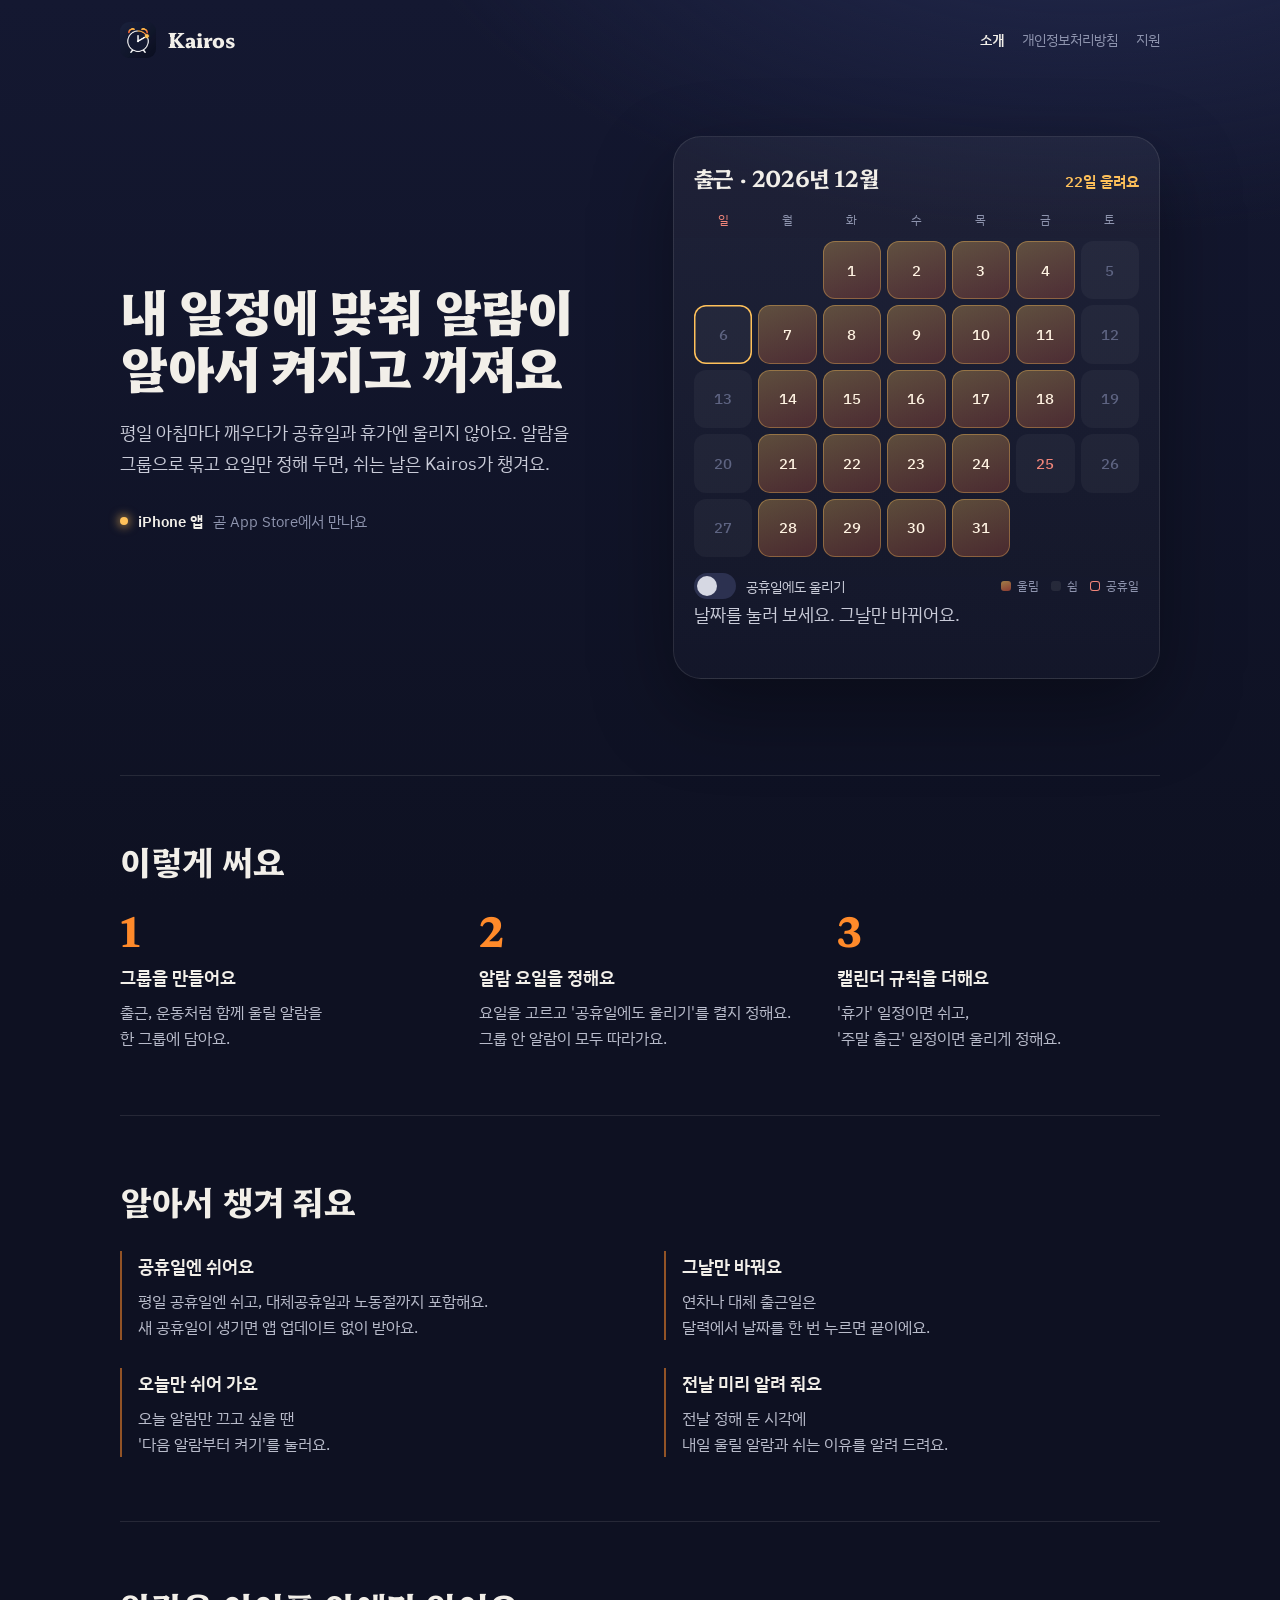
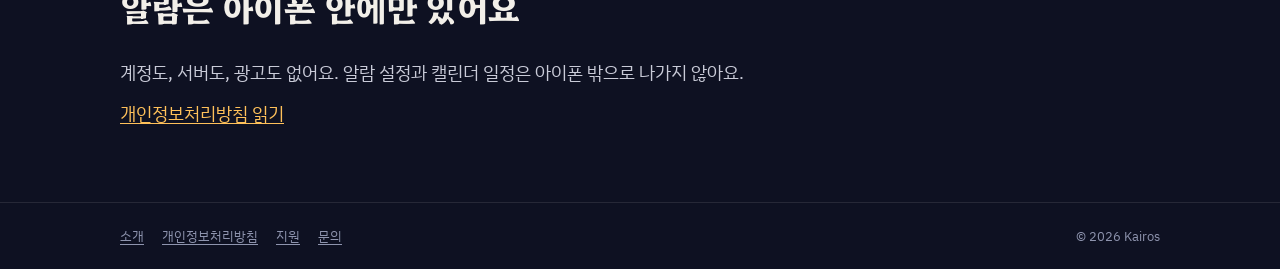
==== index.html @ 60ad2dc0 "feat: 캘린더 규칙을 사용 순서에 넣고 기능 설명 줄바꿈을 정리한다 - '이렇게 써요' 3단계를 캘린더 규칙('휴가'면 쉬고 '주말 출근'이면 울리게)으로 바꾸고, 날짜 바꾸기" ====
<!doctype html>
<html lang="ko">
<head>
<meta charset="utf-8">
<meta name="viewport" content="width=device-width, initial-scale=1, viewport-fit=cover">
<title>Kairos — 내 일정에 맞춰 알람이 알아서 켜지고 꺼져요</title>
<meta name="description" content="공휴일과 캘린더 일정을 보고 알람을 알아서 켜고 끄는 iPhone 알람 앱이에요. 알람을 그룹으로 묶어 한 번에 관리하세요.">
<meta name="theme-color" content="#141831">
<link rel="icon" href="icon.png">
<link rel="apple-touch-icon" href="icon.png">
<meta property="og:type" content="website">
<meta property="og:site_name" content="Kairos">
<meta property="og:locale" content="ko_KR">
<meta property="og:url" content="https://kairos.vicals.com/">
<meta property="og:title" content="Kairos — 일정에 맞춰 움직이는 알람">
<meta property="og:description" content="매일 켜고 끌 필요 없는 알람">
<meta property="og:image" content="https://kairos.vicals.com/og-image.png">
<meta property="og:image:width" content="1200">
<meta property="og:image:height" content="630">
<meta property="og:image:alt" content="Kairos 앱 아이콘과 '내 일정에 맞춰 알람이 알아서 켜지고 꺼져요'">
<meta name="twitter:card" content="summary_large_image">
<meta name="twitter:title" content="Kairos — 일정에 맞춰 움직이는 알람">
<meta name="twitter:description" content="매일 켜고 끌 필요 없는 알람">
<meta name="twitter:image" content="https://kairos.vicals.com/og-image.png">
<link rel="canonical" href="https://kairos.vicals.com/">
<link rel="preconnect" href="https://fonts.googleapis.com">
<link rel="preconnect" href="https://fonts.gstatic.com" crossorigin>
<link href="https://fonts.googleapis.com/css2?family=Hahmlet:wght@500;700;800&family=IBM+Plex+Sans+KR:wght@400;500;600&display=swap" rel="stylesheet">
<link rel="stylesheet" href="style.css">
</head>
<body>
<div class="wrap">
  <header class="top">
    <a href="index.html" style="display:flex;align-items:center;gap:12px;color:inherit;text-decoration:none"><img src="icon.png" alt=""><span class="name">Kairos</span></a>
    <nav aria-label="페이지">
      <a href="index.html" aria-current="page">소개</a>
      <a href="privacy.html">개인정보처리방침</a>
      <a href="support.html">지원</a>
    </nav>
  </header>

  <main>
    <div class="hero">
      <div>
        <h1>내 일정에 맞춰 알람이<br>알아서 켜지고 꺼져요</h1>
        <p>평일 아침마다 깨우다가 공휴일과 휴가엔 울리지 않아요. 알람을 그룹으로 묶고 요일만 정해 두면, 쉬는 날은 Kairos가 챙겨요.</p>
        <span class="soon"><span class="pip" aria-hidden="true"></span><b>iPhone 앱</b> 곧 App Store에서 만나요</span>
      </div>

      <div class="demo" aria-labelledby="demo-title">
        <div class="demo-head">
          <span class="month" id="demo-title">출근 · 2026년 10월</span>
          <span class="count" id="count" aria-live="polite"></span>
        </div>
        <div class="grid" id="grid" role="group" aria-label="10월 달력. 날짜를 누르면 그날만 바뀌어요"></div>
        <div class="demo-foot">
          <button class="switch" id="holiday" role="switch" aria-checked="false">
            <span class="track" aria-hidden="true"></span>공휴일에도 울리기
          </button>
          <div class="legend" aria-hidden="true">
            <span><i style="background:linear-gradient(160deg,rgba(255,193,90,.6),rgba(255,94,58,.5))"></i>울림</span>
            <span><i style="background:rgba(242,239,233,.08)"></i>쉼</span>
            <span><i style="background:transparent;box-shadow:inset 0 0 0 1px #F0857A"></i>공휴일</span>
          </div>
        </div>
        <p class="hint">날짜를 눌러 보세요. 그날만 바뀌어요.</p>
      </div>
    </div>

    <section aria-labelledby="how">
      <h2 id="how">이렇게 써요</h2>
      <ol class="steps">
        <li><h3>그룹을 만들어요</h3><p>출근, 운동처럼 함께 울릴 알람을<br>한 그룹에 담아요.</p></li>
        <li><h3>알람 요일을 정해요</h3><p>요일을 고르고 '공휴일에도 울리기'를 켤지 정해요.<br>그룹 안 알람이 모두 따라가요.</p></li>
        <li><h3>캘린더 규칙을 더해요</h3><p>'휴가' 일정이면 쉬고,<br>'주말 출근' 일정이면 울리게 정해요.</p></li>
      </ol>
    </section>

    <section aria-labelledby="more">
      <h2 id="more">알아서 챙겨 줘요</h2>
      <div class="features">
        <div><h3>공휴일엔 쉬어요</h3><p>평일 공휴일엔 쉬고, 대체공휴일과 노동절까지 포함해요.<br>새 공휴일이 생기면 앱 업데이트 없이 받아요.</p></div>
        <div><h3>그날만 바꿔요</h3><p>연차나 대체 출근일은<br>달력에서 날짜를 한 번 누르면 끝이에요.</p></div>
        <div><h3>오늘만 쉬어 가요</h3><p>오늘 알람만 끄고 싶을 땐<br>'다음 알람부터 켜기'를 눌러요.</p></div>
        <div><h3>전날 미리 알려 줘요</h3><p>전날 정해 둔 시각에<br>내일 울릴 알람과 쉬는 이유를 알려 드려요.</p></div>
      </div>
    </section>

    <section class="privacy" aria-labelledby="priv">
      <h2 id="priv">알람은 아이폰 안에만 있어요</h2>
      <p>계정도, 서버도, 광고도 없어요. 알람 설정과 캘린더 일정은 아이폰 밖으로 나가지 않아요.</p>
      <p><a href="privacy.html">개인정보처리방침 읽기</a></p>
    </section>
  </main>
</div>

<footer>
  <div class="wrap">
    <a href="index.html">소개</a>
    <a href="privacy.html">개인정보처리방침</a>
    <a href="support.html">지원</a>
    <a href="https://github.com/woosublee/kairos/issues">문의</a>
    <span class="copy">© 2026 Kairos</span>
  </div>
</footer>

<script>
(function () {
  // 앱에 들어 있는 공휴일 자료(2026–2027). holiday-data/가 게시되면 그 파일을 먼저 읽는다.
  var EMBEDDED = {"2026-01-01": "1월 1일", "2026-02-16": "설날 전날", "2026-02-17": "설날", "2026-02-18": "설날 다음 날", "2026-03-01": "3·1절", "2026-03-02": "대체공휴일(3·1절)", "2026-05-01": "노동절", "2026-05-05": "어린이날", "2026-05-24": "부처님 오신 날", "2026-05-25": "대체공휴일(부처님 오신 날)", "2026-06-03": "제9회 전국동시지방선거", "2026-06-06": "현충일", "2026-07-17": "제헌절", "2026-08-15": "광복절", "2026-08-17": "대체공휴일(광복절)", "2026-09-24": "추석 전날", "2026-09-25": "추석", "2026-09-26": "추석 다음 날", "2026-10-03": "개천절", "2026-10-05": "대체공휴일(개천절)", "2026-10-09": "한글날", "2026-12-25": "기독탄신일", "2027-01-01": "1월 1일", "2027-02-06": "설날 전날", "2027-02-07": "설날", "2027-02-08": "설날 다음 날", "2027-02-09": "대체공휴일(설날)", "2027-03-01": "3·1절", "2027-05-01": "노동절", "2027-05-03": "대체공휴일(노동절)", "2027-05-05": "어린이날", "2027-05-13": "부처님 오신 날", "2027-06-06": "현충일", "2027-07-17": "제헌절", "2027-07-19": "대체공휴일(제헌절)", "2027-08-15": "광복절", "2027-08-16": "대체공휴일(광복절)", "2027-09-14": "추석 전날", "2027-09-15": "추석", "2027-09-16": "추석 다음 날", "2027-10-03": "개천절", "2027-10-04": "대체공휴일(개천절)", "2027-10-09": "한글날", "2027-10-11": "대체공휴일(한글날)", "2027-12-25": "기독탄신일", "2027-12-27": "대체공휴일(기독탄신일)"};
  var holidays = Object.assign({}, EMBEDDED);
  var now = new Date();
  var year = now.getFullYear(), month = now.getMonth(); // 0-based
  var today = now.getDate();
  var weekdays = [1, 2, 3, 4, 5]; // 월–금 (0=일)
  var firstDow = new Date(year, month, 1).getDay();
  var days = new Date(year, month + 1, 0).getDate();
  var ringOnHolidays = false;
  var changed = {}; // 날짜별 직접 바꾼 값: true=울림, false=쉼
  var grid = document.getElementById("grid");
  var count = document.getElementById("count");
  var toggle = document.getElementById("holiday");
  document.getElementById("demo-title").textContent = "출근 · " + year + "년 " + (month + 1) + "월";

  function key(day) {
    return year + "-" + String(month + 1).padStart(2, "0") + "-" + String(day).padStart(2, "0");
  }
  function holidayName(day) { return holidays[key(day)]; }

  ["일", "월", "화", "수", "목", "금", "토"].forEach(function (d, i) {
    var el = document.createElement("div");
    el.className = "dow" + (i === 0 ? " sun" : "");
    el.textContent = d;
    grid.appendChild(el);
  });
  for (var b = 0; b < firstDow; b++) {
    var blank = document.createElement("span");
    blank.className = "day empty";
    grid.appendChild(blank);
  }
  var cells = [];
  for (var d = 1; d <= days; d++) {
    var btn = document.createElement("button");
    btn.className = "day";
    btn.type = "button";
    btn.textContent = d;
    btn.dataset.day = d;
    btn.style.setProperty("--i", d);
    btn.addEventListener("click", onTap);
    grid.appendChild(btn);
    cells.push(btn);
  }

  function baseRings(day) {
    var dow = (firstDow + day - 1) % 7;
    // 켜면 요일과 상관없이 모든 공휴일에 울리고, 끄면 월–금 공휴일에만 쉬어요(앱과 같다).
    // 토·일 공휴일은 끔이어도 고른 요일대로예요.
    if (holidayName(day)) {
      if (ringOnHolidays) return true;
      if (dow >= 1 && dow <= 5) return false;
    }
    return weekdays.indexOf(dow) >= 0;
  }
  function rings(day) { return day in changed ? changed[day] : baseRings(day); }

  function render(intro) {
    var n = 0;
    cells.forEach(function (c) {
      var day = +c.dataset.day, on = rings(day), name = holidayName(day);
      if (on) n++;
      c.className = "day" + (on ? " ring" : "") + (name ? " holiday" : "") +
        (day in changed ? " changed" : "") + (day === today ? " today" : "") + (intro && on ? " intro" : "");
      c.setAttribute("aria-label", (month + 1) + "월 " + day + "일" + (name ? " " + name : "") +
        (day === today ? ", 오늘" : "") + ", " + (on ? "울림" : "쉼") + (day in changed ? ", 직접 바꿈" : ""));
      c.setAttribute("aria-pressed", on ? "true" : "false");
      if (name) c.title = name; else c.removeAttribute("title");
    });
    count.textContent = n + "일 울려요";
  }

  function onTap(e) {
    var day = +e.currentTarget.dataset.day;
    if (day in changed) delete changed[day];
    else changed[day] = !baseRings(day);
    render(false);
  }

  toggle.addEventListener("click", function () {
    ringOnHolidays = !ringOnHolidays;
    toggle.setAttribute("aria-checked", ringOnHolidays ? "true" : "false");
    render(false);
  });

  render(true);

  // 게시된 공휴일 자료가 있으면 그 해 자료로 바꾼다(앱이 받는 자료와 같다). 없거나 실패하면 그대로 둔다.
  if (window.fetch) {
    fetch("holiday-data/holidays-" + year + ".json", { cache: "no-cache" })
      .then(function (r) { return r.ok ? r.json() : null; })
      .then(function (data) {
        if (!data || !Array.isArray(data.holidays)) return;
        var fresh = {};
        data.holidays.forEach(function (h) { fresh[h.date] = fresh[h.date] ? fresh[h.date] + " · " + h.name : h.name; });
        Object.keys(holidays).forEach(function (k) { if (k.indexOf(year + "-") === 0) delete holidays[k]; });
        Object.assign(holidays, fresh);
        render(false);
      })
      .catch(function () {});
  }
})();
</script>
</body>
</html>
---- style.css ----
:root {
  --night: #141831;
  --deep: #0E1122;
  --ember: #FF8A2A;
  --gold: #FFC15A;
  --paper: #F2EFE9;
  --mist: #8E94AE;
  --line: rgba(242, 239, 233, 0.10);
  --cell: rgba(242, 239, 233, 0.04);
  --display: "Hahmlet", "Apple SD Gothic Neo", serif;
  --text: "IBM Plex Sans KR", -apple-system, "Apple SD Gothic Neo", sans-serif;
}
* { box-sizing: border-box; }
html { background: var(--deep); -webkit-text-size-adjust: 100%; overflow-x: clip; }
body {
  margin: 0; min-height: 100vh; min-height: 100dvh; display: flex; flex-direction: column;
  background: radial-gradient(1200px 700px at 85% -10%, #252c52 0%, rgba(37,44,82,0) 60%), linear-gradient(180deg, var(--night) 0%, var(--deep) 900px) no-repeat, var(--deep);
  color: var(--paper); font-family: var(--text); line-height: 1.7; word-break: keep-all;
}
a { color: var(--gold); text-underline-offset: 3px; }
a:focus-visible, button:focus-visible { outline: 2px solid var(--gold); outline-offset: 3px; border-radius: 6px; }
.wrap { width: 100%; max-width: 1080px; margin: 0 auto; padding: 0 20px; }

.top { display: flex; align-items: center; gap: 12px; padding: 22px 0; }
.top img { width: 36px; height: 36px; border-radius: 9px; }
.top .name { font-family: var(--display); font-weight: 800; font-size: 20px; letter-spacing: -0.3px; }
.top nav { margin-left: auto; display: flex; gap: 18px; font-size: 14px; }
.top nav a { color: var(--mist); text-decoration: none; }
.top nav a:hover { color: var(--paper); }

/* hero */
.hero { display: grid; grid-template-columns: minmax(0, 1fr); gap: 40px; padding: 36px 0 72px; align-items: center; }
@media (min-width: 900px) { .hero { grid-template-columns: minmax(0, 1.02fr) minmax(0, 1fr); gap: 56px; padding: 56px 0 96px; } }
.hero h1 {
  font-family: var(--display); font-weight: 800; letter-spacing: -1.5px; line-height: 1.12;
  /* 두 줄(각 12자 안팎)이 화면 폭에 맞게 줄어든다. 넓은 화면에서는 왼쪽 칸 폭에 맞춘다. */
  font-size: clamp(28px, calc((100vw - 48px) / 8.8), 64px); margin: 0 0 22px;
}
@media (min-width: 900px) { .hero h1 { font-size: clamp(40px, 4vw, 54px); } }
.hero p { font-size: 18px; color: #C9CBD8; max-width: 30em; margin: 0 0 28px; }
.soon { display: inline-flex; align-items: center; gap: 10px; font-size: 15px; color: var(--mist); }
.soon b { color: var(--paper); font-weight: 600; }
.soon .pip { width: 8px; height: 8px; border-radius: 50%; background: var(--gold); box-shadow: 0 0 10px 2px rgba(255,193,90,.6); }

/* calendar demo — the one loud thing on the page */
.demo {
  background: linear-gradient(180deg, rgba(242,239,233,.05), rgba(242,239,233,.02));
  border: 1px solid var(--line); border-radius: 28px; padding: 22px 20px 20px;
  box-shadow: 0 30px 80px rgba(0,0,0,.35);
}
.demo-head { display: flex; align-items: baseline; justify-content: space-between; margin-bottom: 14px; }
.demo-head .month { font-family: var(--display); font-weight: 700; font-size: 22px; letter-spacing: -0.4px; }
.demo-head .count { font-size: 15px; color: var(--gold); font-weight: 600; font-variant-numeric: tabular-nums; }
.grid { display: grid; grid-template-columns: repeat(7, minmax(0, 1fr)); gap: 6px; }
.dow { text-align: center; font-size: 12px; color: var(--mist); padding-bottom: 4px; }
.dow.sun { color: #F0857A; }
.day {
  position: relative; aspect-ratio: 1 / 1; border: 0; border-radius: 12px; cursor: pointer;
  background: var(--cell); color: #5E6482; font: 500 15px/1 var(--text); font-variant-numeric: tabular-nums;
  display: flex; align-items: center; justify-content: center;
  transition: background-color .25s ease, color .25s ease, box-shadow .25s ease;
}
.day.empty { visibility: hidden; cursor: default; }
.day.ring { background: linear-gradient(160deg, rgba(255,193,90,.30), rgba(255,94,58,.22)); color: #FFF3E2; box-shadow: inset 0 0 0 1px rgba(255,193,90,.35); }
.day.holiday { color: #F0857A; }
.day.ring.holiday { color: #FFD0C8; }
.day.changed::after { content: ""; position: absolute; bottom: 7px; left: 50%; width: 5px; height: 5px; margin-left: -2.5px; border-radius: 50%; background: var(--gold); box-shadow: 0 0 6px rgba(255,193,90,.9); }
.day.today { box-shadow: inset 0 0 0 1.5px var(--gold); }
.demo-foot { display: flex; align-items: center; justify-content: space-between; gap: 12px; margin-top: 16px; flex-wrap: wrap; }
.switch { display: inline-flex; align-items: center; gap: 10px; font-size: 14px; color: #C9CBD8; background: none; border: 0; padding: 0; cursor: pointer; font-family: var(--text); }
.switch .track { width: 42px; height: 26px; border-radius: 13px; background: #2C3150; position: relative; transition: background .25s ease; }
.switch .track::after { content: ""; position: absolute; top: 3px; left: 3px; width: 20px; height: 20px; border-radius: 50%; background: #D6D8E3; transition: transform .25s ease, background .25s ease; }
.switch[aria-checked="true"] .track { background: linear-gradient(90deg, var(--gold), #FF5E3A); }
.switch[aria-checked="true"] .track::after { transform: translateX(16px); background: #fff; }
.legend { display: flex; gap: 12px; font-size: 12px; color: var(--mist); flex-wrap: wrap; }
.legend span { display: inline-flex; align-items: center; gap: 6px; }
.legend i { width: 10px; height: 10px; border-radius: 3px; display: inline-block; }
.hint { margin: 12px 2px 0; font-size: 13px; color: var(--mist); }

@media (prefers-reduced-motion: no-preference) {
  .day.ring.intro { animation: glow .5s ease both; animation-delay: calc(var(--i) * 28ms); }
  @keyframes glow { from { background: var(--cell); box-shadow: none; color: #5E6482; } }
}

/* steps — a real sequence, so it is numbered */
section { padding: 64px 0; border-top: 1px solid var(--line); }
h2 { font-family: var(--display); font-weight: 700; font-size: clamp(26px, 3.4vw, 34px); letter-spacing: -0.8px; line-height: 1.25; margin: 0 0 28px; }
.steps { list-style: none; margin: 0; padding: 0; display: grid; gap: 28px; counter-reset: step; }
@media (min-width: 760px) { .steps { grid-template-columns: repeat(3, 1fr); gap: 36px; } }
.steps li { counter-increment: step; }
.steps li::before { content: counter(step); display: block; font-family: var(--display); font-weight: 800; font-size: 40px; line-height: 1; color: var(--ember); margin-bottom: 12px; }
.steps h3, .features h3 { font-size: 18px; font-weight: 600; margin: 0 0 6px; }
.steps p, .features p { margin: 0; color: #B9BCCB; font-size: 15.5px; text-wrap: pretty; }

.features { display: grid; gap: 28px 48px; }
@media (min-width: 760px) { .features { grid-template-columns: 1fr 1fr; } }
.features div { padding-left: 16px; border-left: 2px solid rgba(255,138,42,.55); }

.privacy p { font-size: 18px; color: #C9CBD8; max-width: 36em; margin: 0 0 10px; }

footer { margin-top: auto; border-top: 1px solid var(--line); padding: 22px 0 calc(22px + env(safe-area-inset-bottom)); font-size: 13px; color: var(--mist); }
footer .wrap { display: flex; gap: 18px; flex-wrap: wrap; }
footer a { color: var(--mist); }
footer a:hover { color: var(--paper); }
footer .copy { margin-left: auto; }

/* 하위 페이지(개인정보처리방침·지원): 헤더·푸터·폭은 홈과 같고, 본문만 읽기 좋은 폭으로 둔다. */
.doc { max-width: 720px; padding: 40px 0 72px; }
.doc h1 { font-family: var(--display); font-weight: 800; font-size: clamp(32px, 5vw, 44px); letter-spacing: -1px; line-height: 1.2; margin: 0 0 10px; }
.doc h2 { font-size: 20px; margin: 36px 0 10px; letter-spacing: -0.3px; }
.doc p, .doc li { color: #C9CBD8; font-size: 16px; }
.doc ul { padding-left: 20px; margin: 0 0 12px; }
.doc li { margin: 6px 0; }
.doc b { color: var(--paper); font-weight: 600; }
.meta { font-size: 13px; color: var(--mist); margin-bottom: 20px; }
.summary { border-left: 2px solid rgba(255,138,42,.55); padding: 2px 0 2px 16px; margin: 20px 0 8px; }
.summary p { color: var(--paper); font-size: 17px; margin: 0; }
details { border-top: 1px solid var(--line); padding: 16px 0; }
details:last-of-type { border-bottom: 1px solid var(--line); }
summary { cursor: pointer; font-weight: 600; font-size: 17px; list-style: none; display: flex; justify-content: space-between; gap: 12px; }
summary::-webkit-details-marker { display: none; }
summary::after { content: "+"; color: var(--gold); font-weight: 400; }
details[open] summary::after { content: "−"; }
details p, details ul { margin-top: 10px; }
.button { display: inline-block; margin-top: 6px; padding: 12px 20px; border-radius: 14px; font-weight: 700; text-decoration: none;
  background: linear-gradient(90deg, var(--gold), #FF5E3A); color: #1B1B1F; }
.button:hover { opacity: .92; }
.top nav a[aria-current="page"] { color: var(--paper); font-weight: 600; }
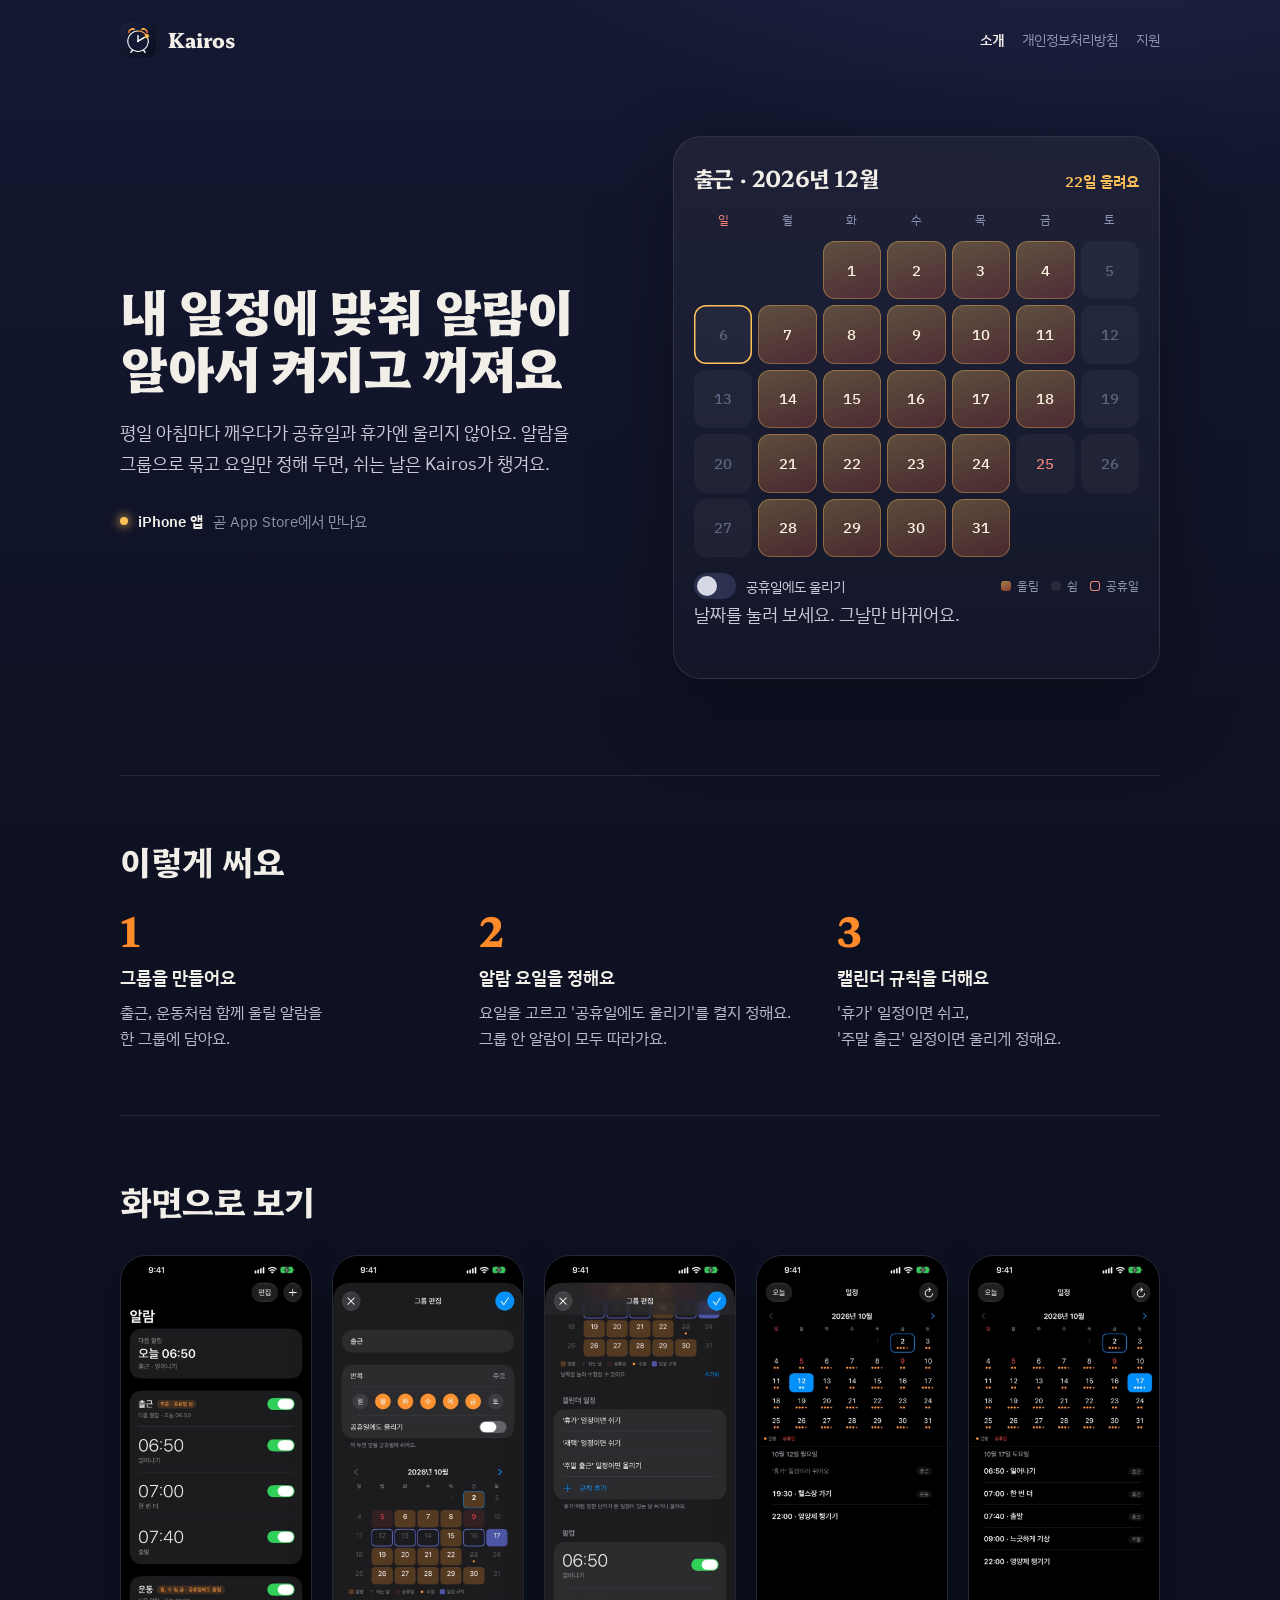
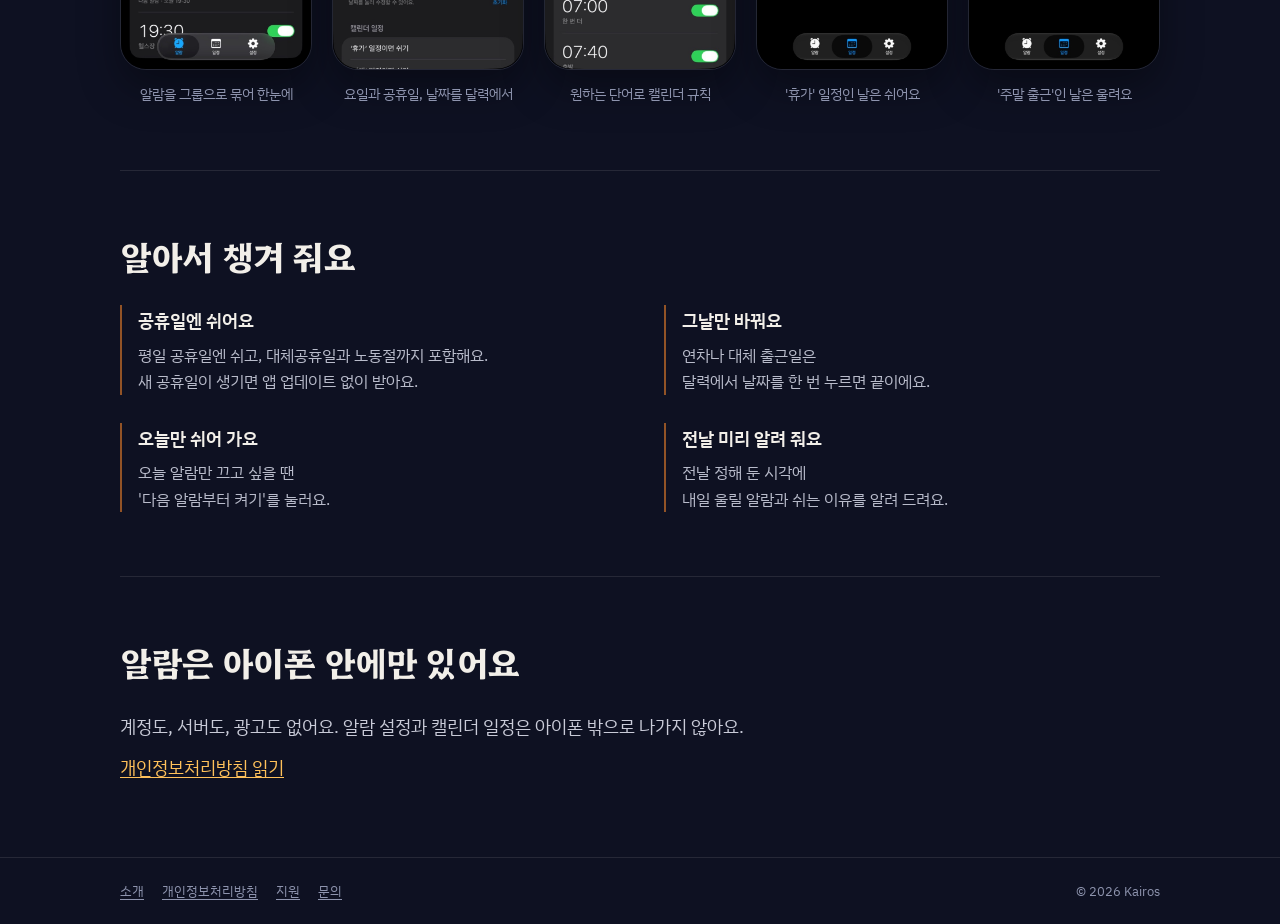
==== commit c507fa1b: "feat: 홈페이지에 앱 화면 미리보기를 넣는다 다크 모드 앱 화면 5장(알람, 그룹 달력, 캘린더 규칙, 휴가라 쉬는 날, 주말 출근). 휴대폰에서는 옆으로 넘기고 넓은 화면에서" ====
--- a/index.html
+++ b/index.html
@@ -76,6 +76,17 @@
       </ol>
     </section>
 
+    <section aria-labelledby="screens">
+      <h2 id="screens">화면으로 보기</h2>
+      <div class="shots">
+        <figure><img src="shots/screen-1.jpg" width="660" height="1435" loading="lazy" alt="알람을 그룹으로 묶어 한눈에 화면"><figcaption>알람을 그룹으로 묶어 한눈에</figcaption></figure>
+        <figure><img src="shots/screen-2.jpg" width="660" height="1435" loading="lazy" alt="요일과 공휴일, 날짜를 달력에서 화면"><figcaption>요일과 공휴일, 날짜를 달력에서</figcaption></figure>
+        <figure><img src="shots/screen-3.jpg" width="660" height="1435" loading="lazy" alt="원하는 단어로 캘린더 규칙 화면"><figcaption>원하는 단어로 캘린더 규칙</figcaption></figure>
+        <figure><img src="shots/screen-4.jpg" width="660" height="1435" loading="lazy" alt="'휴가' 일정인 날은 쉬어요 화면"><figcaption>'휴가' 일정인 날은 쉬어요</figcaption></figure>
+        <figure><img src="shots/screen-5.jpg" width="660" height="1435" loading="lazy" alt="'주말 출근'인 날은 울려요 화면"><figcaption>'주말 출근'인 날은 울려요</figcaption></figure>
+      </div>
+    </section>
+
     <section aria-labelledby="more">
       <h2 id="more">알아서 챙겨 줘요</h2>
       <div class="features">
--- a/style.css
+++ b/style.css
@@ -126,3 +126,14 @@
   background: linear-gradient(90deg, var(--gold), #FF5E3A); color: #1B1B1F; }
 .button:hover { opacity: .92; }
 .top nav a[aria-current="page"] { color: var(--paper); font-weight: 600; }
+
+/* 화면 미리보기: 휴대폰에서는 옆으로 넘기고, 넓은 화면에서는 한 줄에 다섯 장 */
+.shots { display: flex; gap: 18px; overflow-x: auto; scroll-snap-type: x mandatory; padding: 4px 20px 12px; margin: 0 -20px; scrollbar-width: none; }
+.shots::-webkit-scrollbar { display: none; }
+.shots figure { flex: 0 0 62%; max-width: 260px; margin: 0; scroll-snap-align: center; }
+.shots img { display: block; width: 100%; height: auto; border-radius: 26px; border: 1px solid var(--line); box-shadow: 0 18px 40px rgba(0,0,0,.35); }
+.shots figcaption { margin-top: 12px; font-size: 14px; color: var(--mist); text-align: center; text-wrap: balance; }
+@media (min-width: 900px) {
+  .shots { display: grid; grid-template-columns: repeat(5, 1fr); gap: 20px; overflow: visible; padding: 4px 0 0; margin: 0; }
+  .shots figure { max-width: none; }
+}
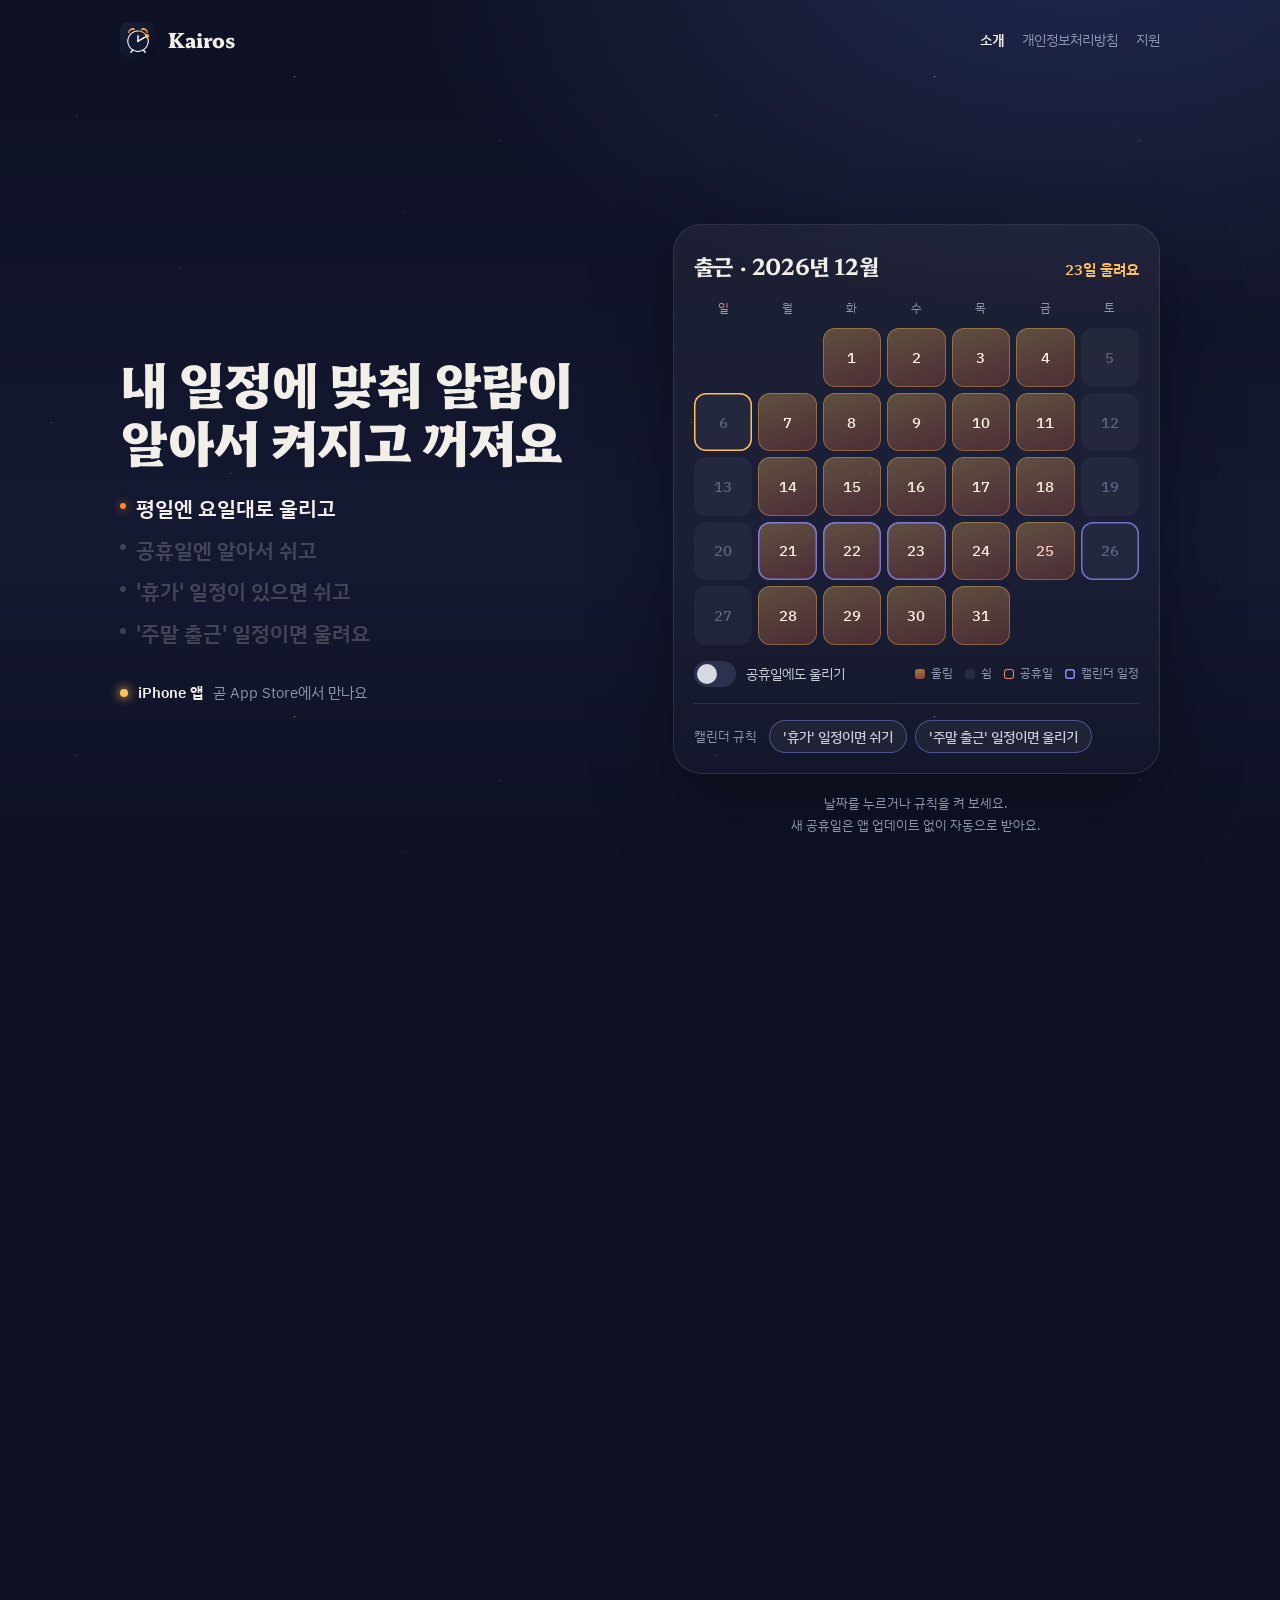
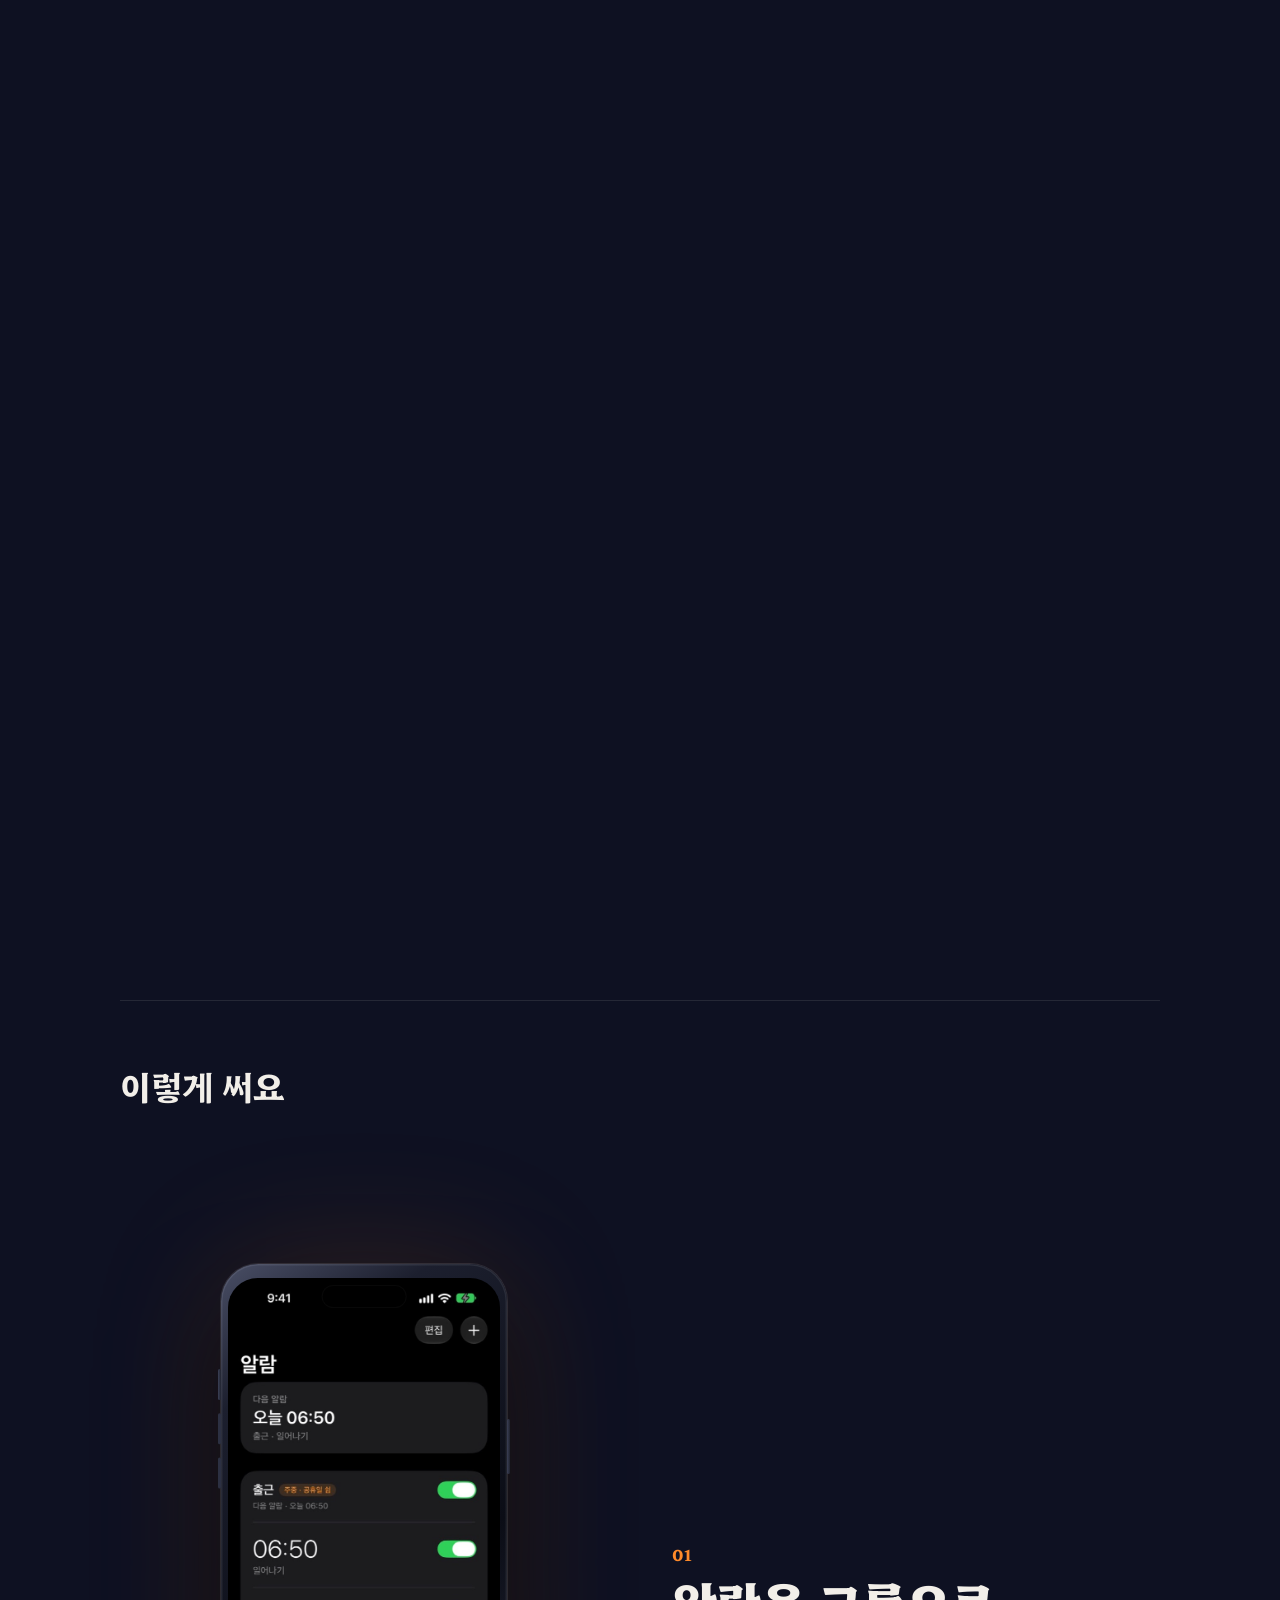
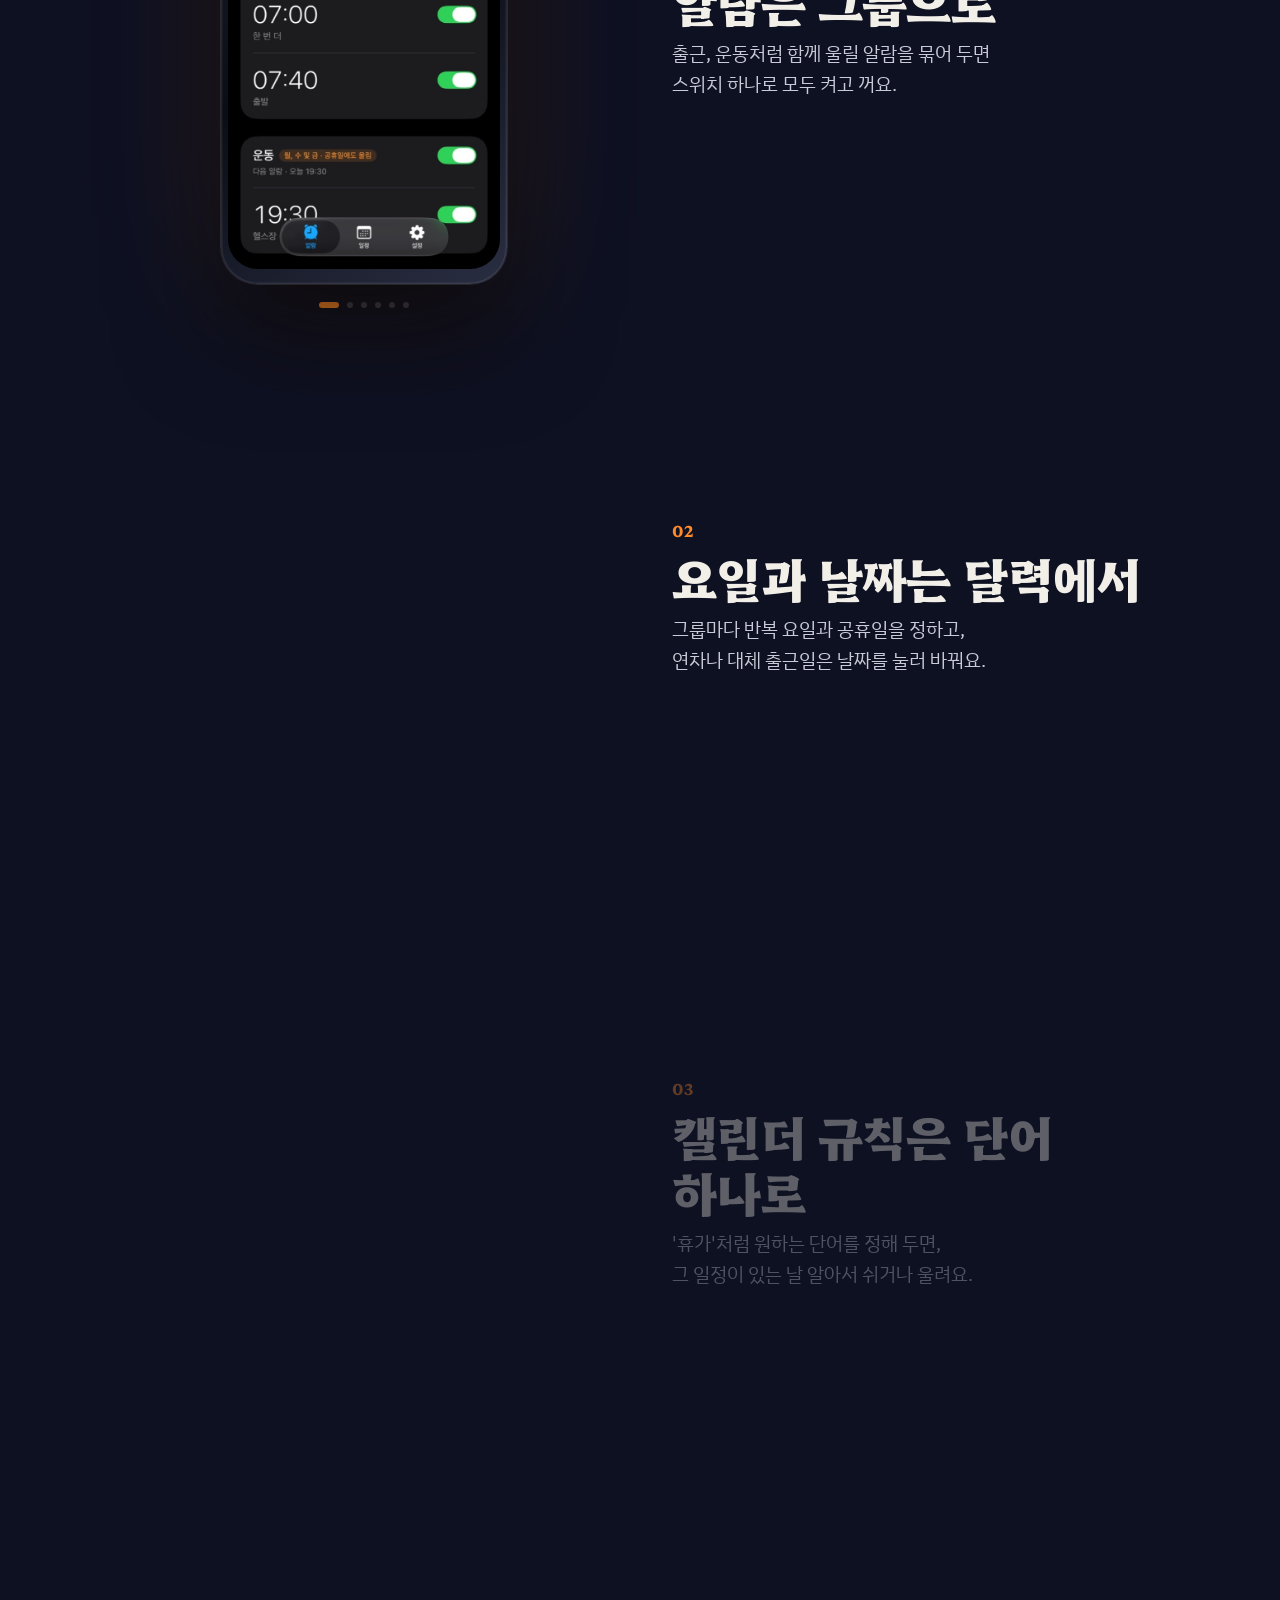
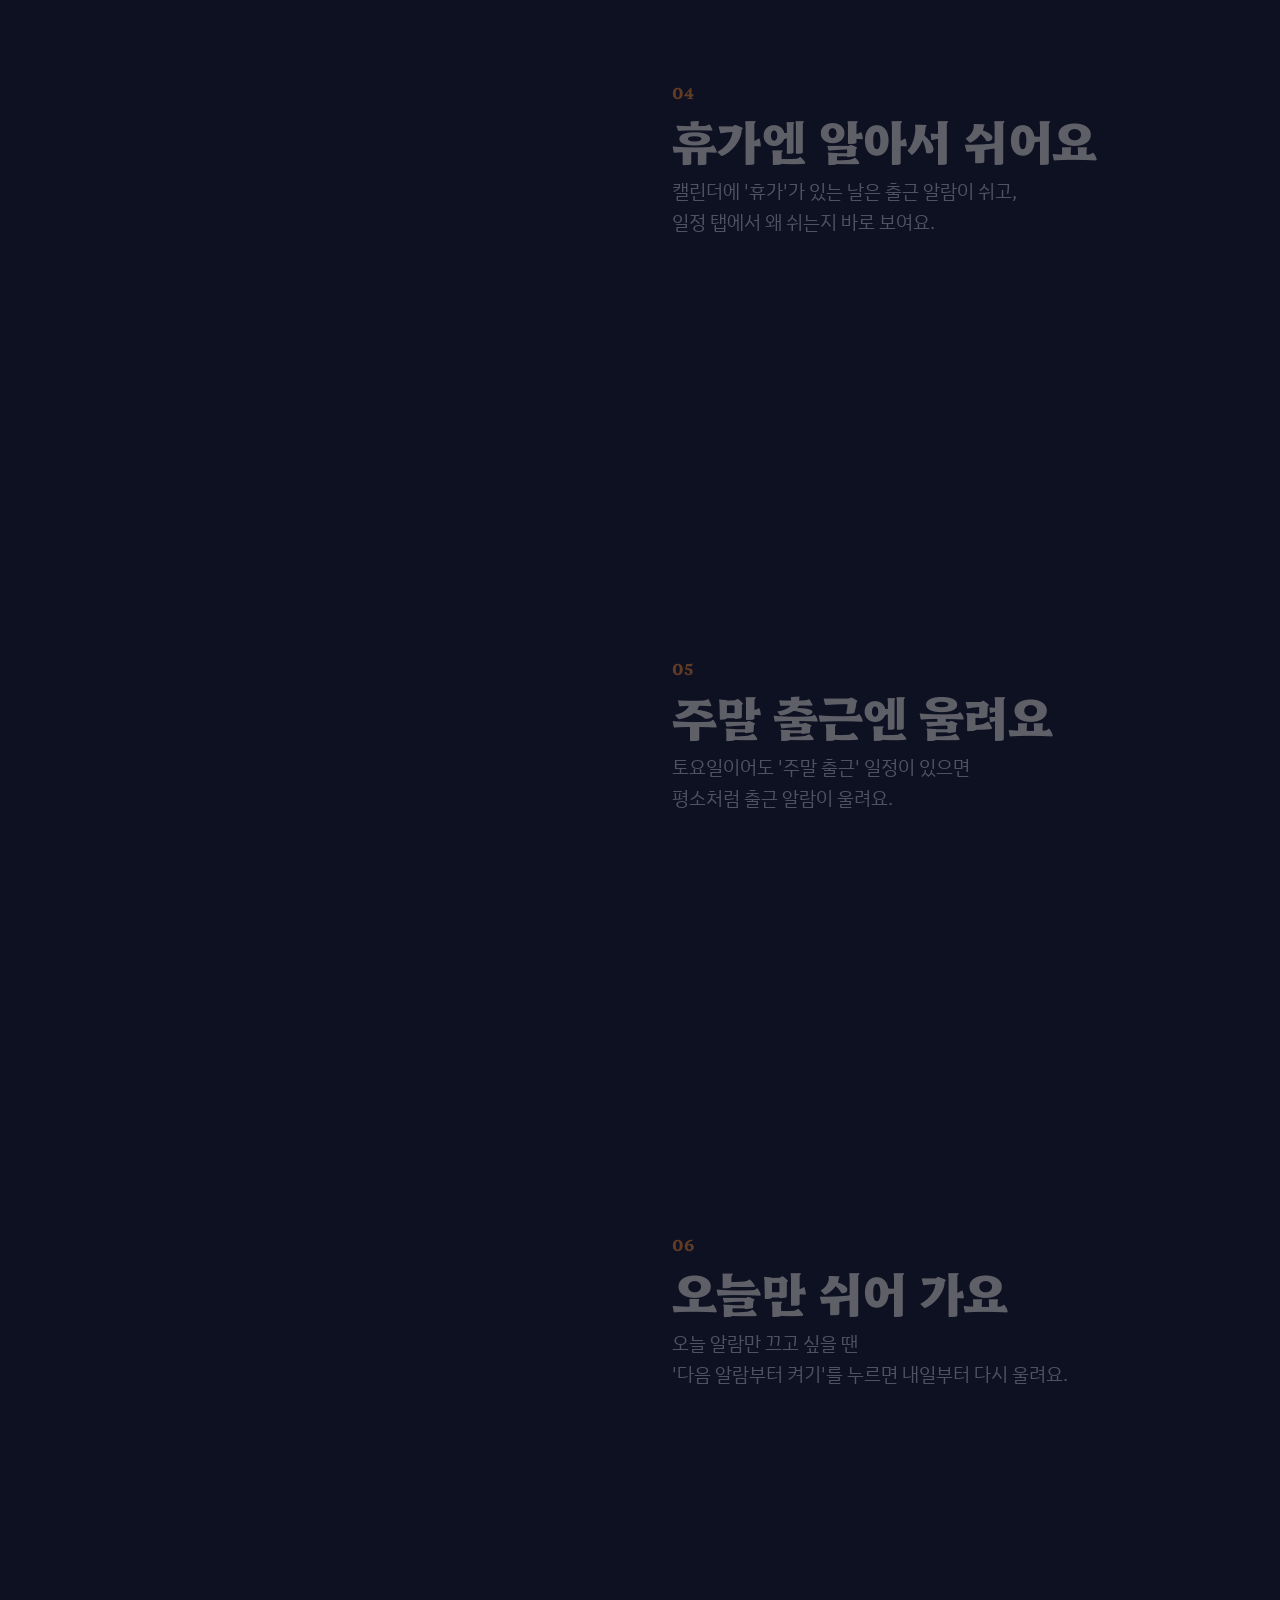
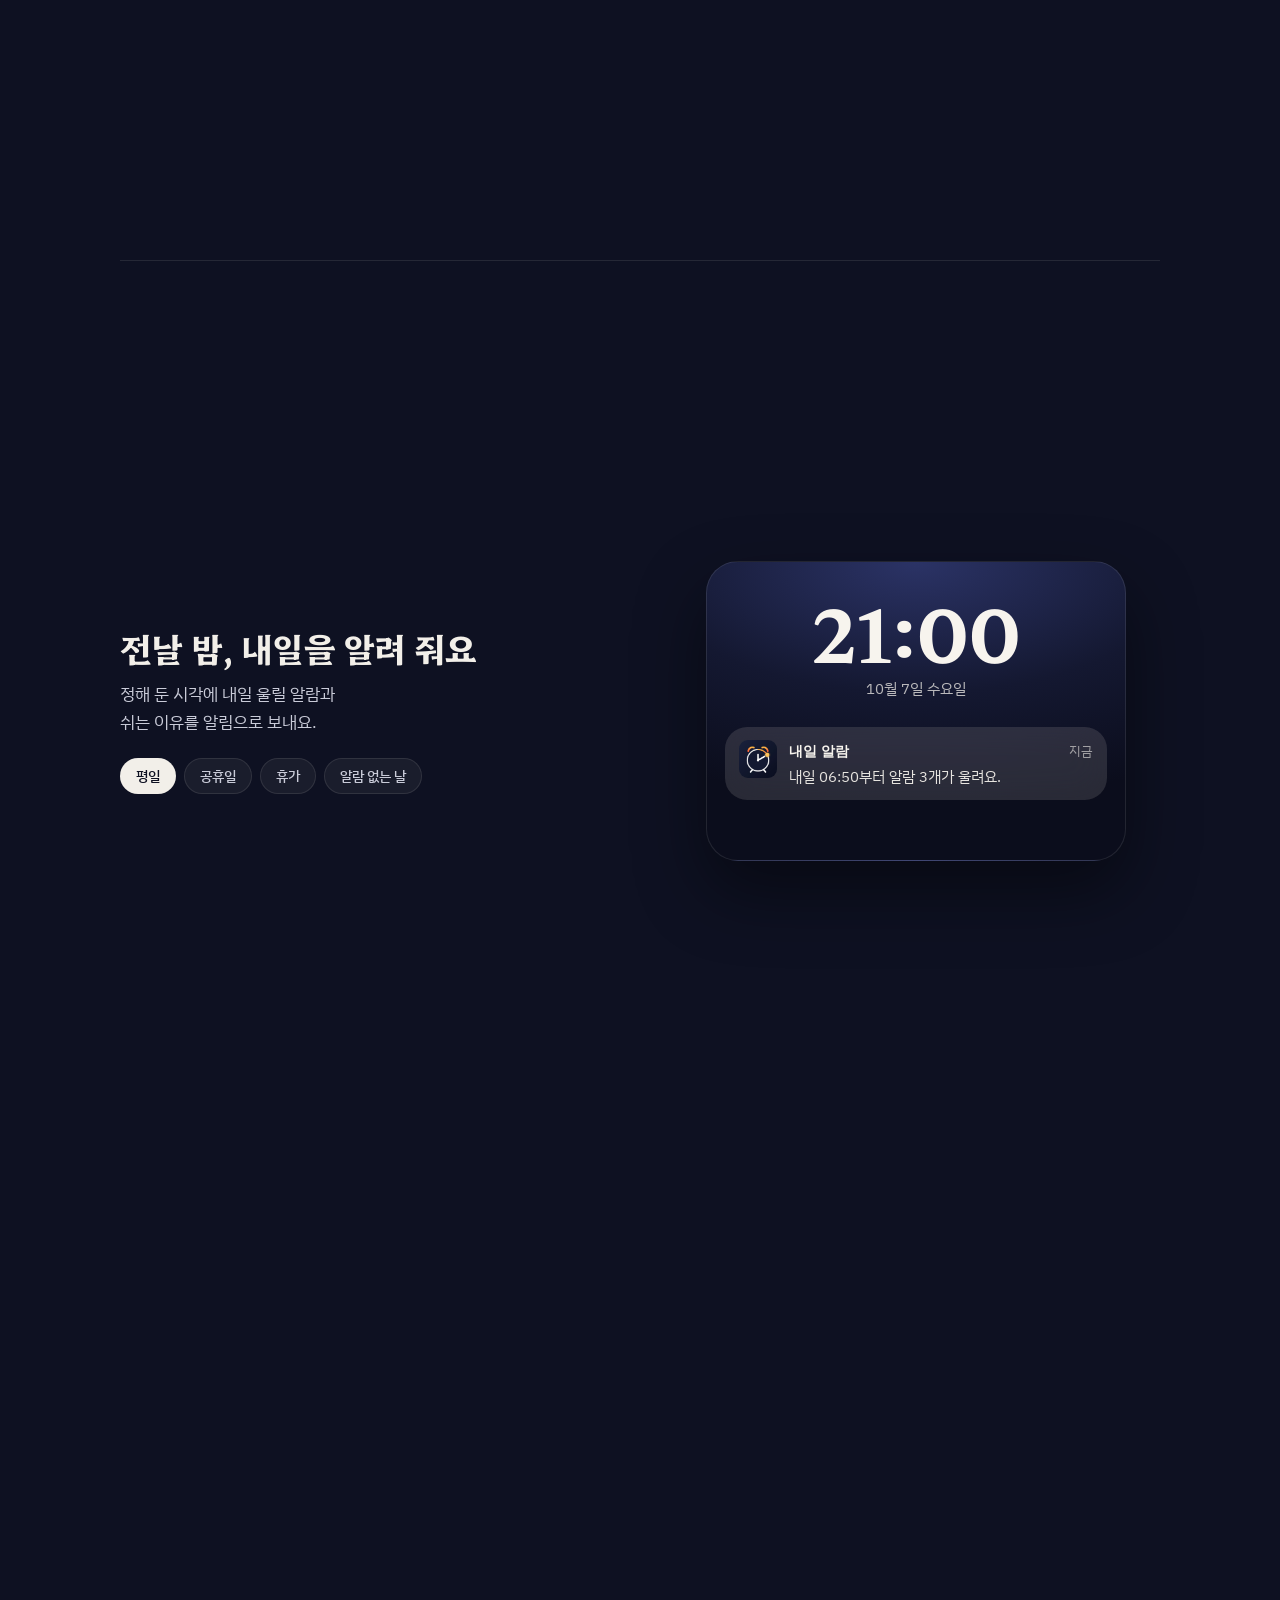
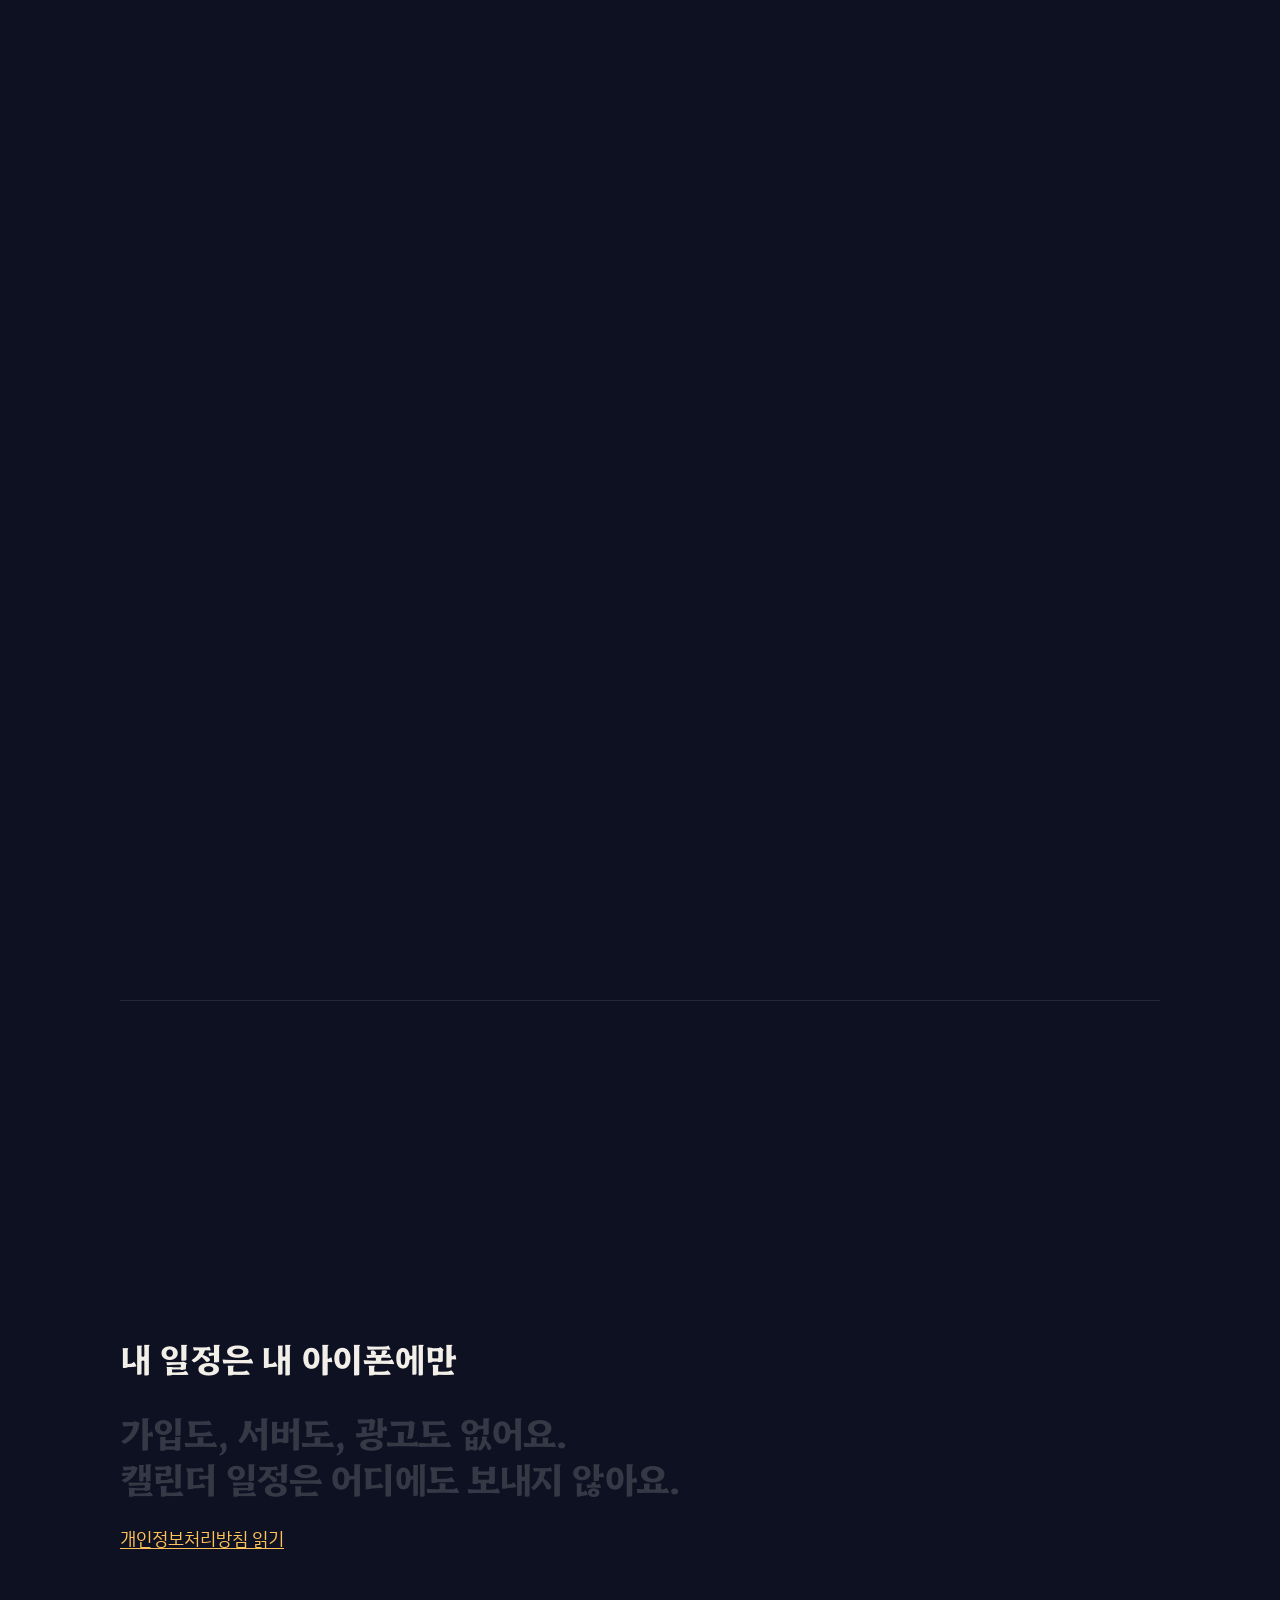
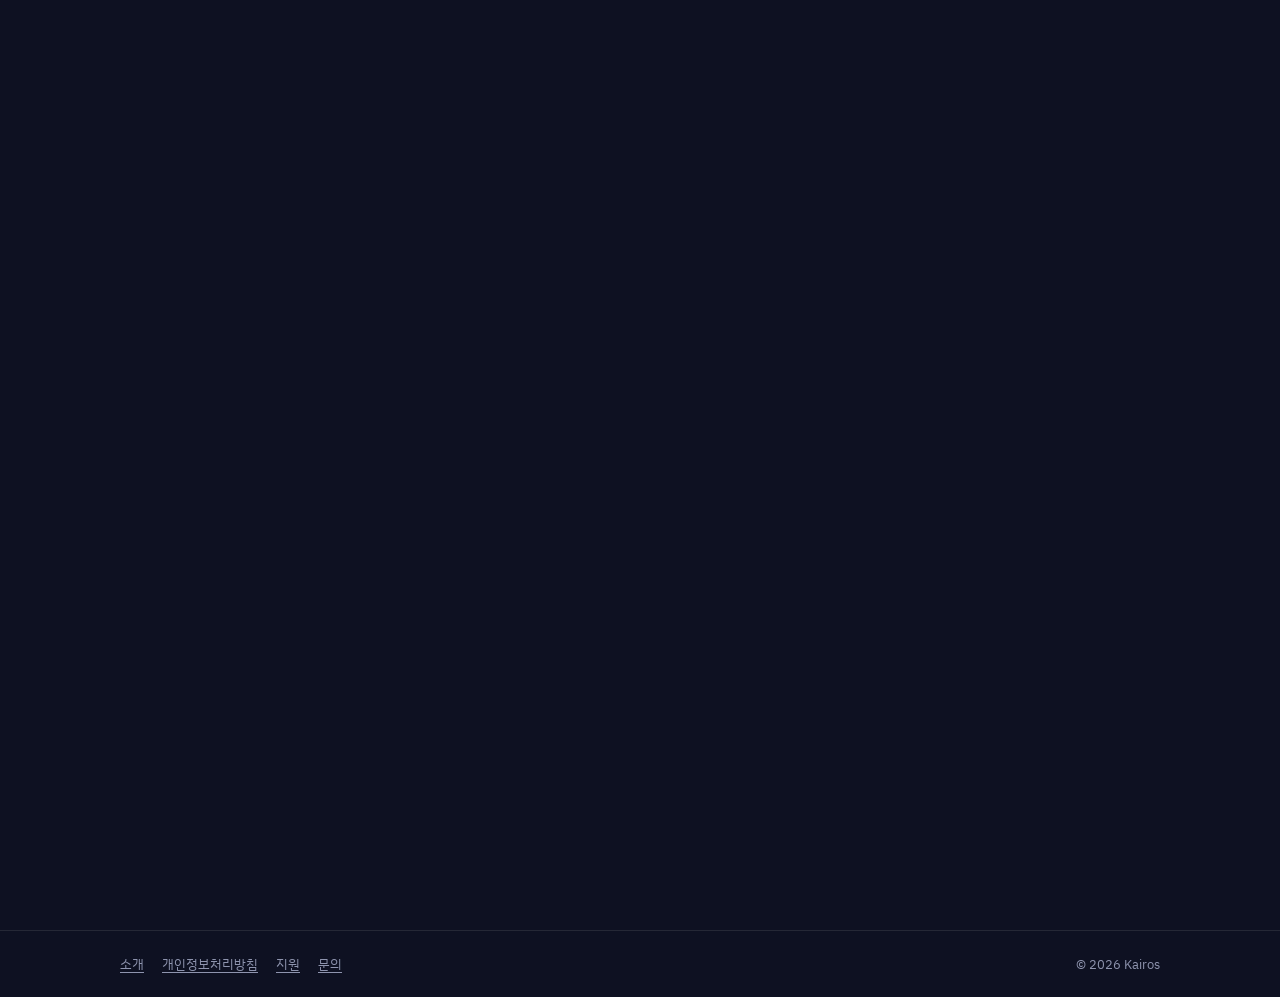
==== commit dff4de61: "feat: 홈페이지를 스크롤에 따라 움직이는 화면으로 바꾼다 - 첫 화면: 스크롤하면 규칙 문장이 하나씩 켜지고 달력 데모가 따라 바뀐다 - 이렇게 써요: 휴대폰을 고정하고 단계마" ====
--- a/index.html
+++ b/index.html
@@ -27,8 +27,10 @@
 <link rel="preconnect" href="https://fonts.gstatic.com" crossorigin>
 <link href="https://fonts.googleapis.com/css2?family=Hahmlet:wght@500;700;800&family=IBM+Plex+Sans+KR:wght@400;500;600&display=swap" rel="stylesheet">
 <link rel="stylesheet" href="style.css">
+<script>if (!matchMedia('(prefers-reduced-motion: reduce)').matches) document.documentElement.classList.add('motion');</script>
 </head>
 <body>
+<div class="sky" aria-hidden="true"><div class="stars"></div><div class="dawn"></div></div>
 <div class="wrap">
   <header class="top">
     <a href="index.html" style="display:flex;align-items:center;gap:12px;color:inherit;text-decoration:none"><img src="icon.png" alt=""><span class="name">Kairos</span></a>
@@ -40,13 +42,21 @@
   </header>
 
   <main>
+    <div class="scene hero-scene" data-scene="hero" data-steps="4">
+    <div class="sticky">
     <div class="hero">
-      <div>
+      <div class="hero-copy">
         <h1>내 일정에 맞춰 알람이<br>알아서 켜지고 꺼져요</h1>
-        <p>평일 아침마다 깨우다가 공휴일과 휴가엔 울리지 않아요. 알람을 그룹으로 묶고 요일만 정해 두면, 쉬는 날은 Kairos가 챙겨요.</p>
+        <ol class="story" aria-label="스크롤하면 달력이 바뀌어요">
+          <li data-i="0">평일엔 요일대로 울리고</li>
+          <li data-i="1">공휴일엔 알아서 쉬고</li>
+          <li data-i="2">'휴가' 일정이 있으면 쉬고</li>
+          <li data-i="3">'주말 출근' 일정이면 울려요</li>
+        </ol>
         <span class="soon"><span class="pip" aria-hidden="true"></span><b>iPhone 앱</b> 곧 App Store에서 만나요</span>
       </div>
 
+      <div class="demo-col">
       <div class="demo" aria-labelledby="demo-title">
         <div class="demo-head">
           <span class="month" id="demo-title">출근 · 2026년 10월</span>
@@ -61,46 +71,82 @@
             <span><i style="background:linear-gradient(160deg,rgba(255,193,90,.6),rgba(255,94,58,.5))"></i>울림</span>
             <span><i style="background:rgba(242,239,233,.08)"></i>쉼</span>
             <span><i style="background:transparent;box-shadow:inset 0 0 0 1px #F0857A"></i>공휴일</span>
+            <span><i style="background:transparent;box-shadow:inset 0 0 0 1.5px #8C8CFF"></i>캘린더 일정</span>
           </div>
         </div>
-        <p class="hint">날짜를 눌러 보세요. 그날만 바뀌어요.</p>
+        <div class="rules" role="group" aria-label="캘린더 규칙">
+          <span class="rules-label">캘린더 규칙</span>
+          <button class="chip" id="rule-rest" type="button" aria-pressed="false">'휴가' 일정이면 쉬기</button>
+          <button class="chip" id="rule-ring" type="button" aria-pressed="false">'주말 출근' 일정이면 울리기</button>
+        </div>
+      </div>
+      <p class="hint">날짜를 누르거나 규칙을 켜 보세요.<br>새 공휴일은 앱 업데이트 없이 자동으로 받아요.</p>
       </div>
     </div>
-
-    <section aria-labelledby="how">
-      <h2 id="how">이렇게 써요</h2>
-      <ol class="steps">
-        <li><h3>그룹을 만들어요</h3><p>출근, 운동처럼 함께 울릴 알람을<br>한 그룹에 담아요.</p></li>
-        <li><h3>알람 요일을 정해요</h3><p>요일을 고르고 '공휴일에도 울리기'를 켤지 정해요.<br>그룹 안 알람이 모두 따라가요.</p></li>
-        <li><h3>캘린더 규칙을 더해요</h3><p>'휴가' 일정이면 쉬고,<br>'주말 출근' 일정이면 울리게 정해요.</p></li>
-      </ol>
+    </div>
+    </div>
+
+    <section class="tour" aria-labelledby="screens">
+      <h2 id="screens">이렇게 써요</h2>
+      <div class="tour-grid">
+        <div class="tour-stage" aria-hidden="false">
+          <div class="device">
+            <span class="island" aria-hidden="true"></span>
+          <img src="shots/screen-1.jpg" width="660" height="1435" alt="출근·운동 그룹과 다음 알람이 보이는 알람 탭" class="on" data-i="0">
+          <img src="shots/screen-2.jpg" width="660" height="1435" alt="반복 요일과 달력이 보이는 그룹 편집" data-i="1" loading="lazy">
+          <img src="shots/screen-3.jpg" width="660" height="1435" alt="'휴가'·'재택'이면 쉬고 '주말 출근'이면 울리는 캘린더 규칙" data-i="2" loading="lazy">
+          <img src="shots/screen-4.jpg" width="660" height="1435" alt="'휴가' 일정이라 출근 알람이 쉬는 날" data-i="3" loading="lazy">
+          <img src="shots/screen-5.jpg" width="660" height="1435" alt="토요일이지만 '주말 출근' 일정이라 알람이 울리는 날" data-i="4" loading="lazy">
+          <img src="shots/screen-6.jpg" width="660" height="1435" alt="오늘 알람을 끄고 '다음 알람부터 켜기'가 보이는 알람 탭" data-i="5" loading="lazy">
+          </div>
+          <div class="caption" aria-hidden="true"></div>
+          <div class="dots" aria-hidden="true"><i data-i="0" class="on"></i><i data-i="1"></i><i data-i="2"></i><i data-i="3"></i><i data-i="4"></i><i data-i="5"></i></div>
+        </div>
+        <div class="tour-steps">
+        <div class="step" data-i="0"><div class="card"><span class="num">01</span><h3>알람은 그룹으로</h3><p>출근, 운동처럼 함께 울릴 알람을 묶어 두면<br>스위치 하나로 모두 켜고 꺼요.</p></div></div>
+        <div class="step" data-i="1"><div class="card"><span class="num">02</span><h3>요일과 날짜는 달력에서</h3><p>그룹마다 반복 요일과 공휴일을 정하고,<br>연차나 대체 출근일은 날짜를 눌러 바꿔요.</p></div></div>
+        <div class="step" data-i="2"><div class="card"><span class="num">03</span><h3>캘린더 규칙은 단어 하나로</h3><p>'휴가'처럼 원하는 단어를 정해 두면,<br>그 일정이 있는 날 알아서 쉬거나 울려요.</p></div></div>
+        <div class="step" data-i="3"><div class="card"><span class="num">04</span><h3>휴가엔 알아서 쉬어요</h3><p>캘린더에 '휴가'가 있는 날은 출근 알람이 쉬고,<br>일정 탭에서 왜 쉬는지 바로 보여요.</p></div></div>
+        <div class="step" data-i="4"><div class="card"><span class="num">05</span><h3>주말 출근엔 울려요</h3><p>토요일이어도 '주말 출근' 일정이 있으면<br>평소처럼 출근 알람이 울려요.</p></div></div>
+        <div class="step" data-i="5"><div class="card"><span class="num">06</span><h3>오늘만 쉬어 가요</h3><p>오늘 알람만 끄고 싶을 땐<br>'다음 알람부터 켜기'를 누르면 내일부터 다시 울려요.</p></div></div>
+        </div>
+      </div>
     </section>
 
-    <section aria-labelledby="screens">
-      <h2 id="screens">화면으로 보기</h2>
-      <div class="shots">
-        <figure><img src="shots/screen-1.jpg" width="660" height="1435" loading="lazy" alt="알람을 그룹으로 묶어 한눈에 화면"><figcaption>알람을 그룹으로 묶어 한눈에</figcaption></figure>
-        <figure><img src="shots/screen-2.jpg" width="660" height="1435" loading="lazy" alt="요일과 공휴일, 날짜를 달력에서 화면"><figcaption>요일과 공휴일, 날짜를 달력에서</figcaption></figure>
-        <figure><img src="shots/screen-3.jpg" width="660" height="1435" loading="lazy" alt="원하는 단어로 캘린더 규칙 화면"><figcaption>원하는 단어로 캘린더 규칙</figcaption></figure>
-        <figure><img src="shots/screen-4.jpg" width="660" height="1435" loading="lazy" alt="'휴가' 일정인 날은 쉬어요 화면"><figcaption>'휴가' 일정인 날은 쉬어요</figcaption></figure>
-        <figure><img src="shots/screen-5.jpg" width="660" height="1435" loading="lazy" alt="'주말 출근'인 날은 울려요 화면"><figcaption>'주말 출근'인 날은 울려요</figcaption></figure>
-      </div>
+    <section class="scene brief-scene" data-scene="brief" data-steps="4" aria-labelledby="brief-title">
+    <div class="sticky">
+    <div class="brief">
+      <div class="brief-copy">
+        <h2 id="brief-title">전날 밤, 내일을 알려 줘요</h2>
+        <p>정해 둔 시각에 내일 울릴 알람과<br>쉬는 이유를 알림으로 보내요.</p>
+        <div class="tabs" role="tablist" aria-label="내일 상황">
+          <button role="tab" type="button" aria-selected="true" data-k="weekday">평일</button>
+          <button role="tab" type="button" aria-selected="false" data-k="holiday">공휴일</button>
+          <button role="tab" type="button" aria-selected="false" data-k="vacation">휴가</button>
+          <button role="tab" type="button" aria-selected="false" data-k="none">알람 없는 날</button>
+        </div>
+      </div>
+      <div class="lock" aria-live="polite">
+        <div class="lock-time">21:00</div>
+        <div class="lock-date" id="lock-date">10월 8일 목요일</div>
+        <div class="noti">
+          <img src="icon.png" alt="" width="38" height="38">
+          <div class="noti-text">
+            <div class="noti-head"><b>내일 알람</b><span>지금</span></div>
+            <div class="noti-body" id="noti-body">내일 06:50부터 알람 3개가 울려요.</div>
+          </div>
+        </div>
+      </div>
+    </div>
+    </div>
     </section>
 
-    <section aria-labelledby="more">
-      <h2 id="more">알아서 챙겨 줘요</h2>
-      <div class="features">
-        <div><h3>공휴일엔 쉬어요</h3><p>평일 공휴일엔 쉬고, 대체공휴일과 노동절까지 포함해요.<br>새 공휴일이 생기면 앱 업데이트 없이 받아요.</p></div>
-        <div><h3>그날만 바꿔요</h3><p>연차나 대체 출근일은<br>달력에서 날짜를 한 번 누르면 끝이에요.</p></div>
-        <div><h3>오늘만 쉬어 가요</h3><p>오늘 알람만 끄고 싶을 땐<br>'다음 알람부터 켜기'를 눌러요.</p></div>
-        <div><h3>전날 미리 알려 줘요</h3><p>전날 정해 둔 시각에<br>내일 울릴 알람과 쉬는 이유를 알려 드려요.</p></div>
-      </div>
-    </section>
-
-    <section class="privacy" aria-labelledby="priv">
-      <h2 id="priv">알람은 아이폰 안에만 있어요</h2>
-      <p>계정도, 서버도, 광고도 없어요. 알람 설정과 캘린더 일정은 아이폰 밖으로 나가지 않아요.</p>
-      <p><a href="privacy.html">개인정보처리방침 읽기</a></p>
+    <section class="scene privacy privacy-scene" data-scene="privacy" data-steps="3" aria-labelledby="priv">
+    <div class="sticky"><div class="sticky-inner">
+      <h2 id="priv">내 일정은 내 아이폰에만</h2>
+      <p class="statement" id="statement">가입도, 서버도, 광고도 없어요.<br>캘린더 일정은 어디에도 보내지 않아요.</p>
+      <p class="privacy-link"><a href="privacy.html">개인정보처리방침 읽기</a></p>
+    </div></div>
     </section>
   </main>
 </div>
@@ -127,6 +173,12 @@
   var firstDow = new Date(year, month, 1).getDay();
   var days = new Date(year, month + 1, 0).getDate();
   var ringOnHolidays = false;
+  var restRule = false, ringRule = false, holidayRest = true;
+  // 데모용 캘린더 일정: 이번 달 셋째 주 월–수 '휴가', 그 주 토요일 '주말 출근'.
+  var firstMon = 1 + ((8 - firstDow) % 7);
+  var vacStart = firstMon + 14 > days - 5 ? firstMon + 7 : firstMon + 14;
+  var vacation = [vacStart, vacStart + 1, vacStart + 2];
+  var weekendShift = vacStart + 5;
   var changed = {}; // 날짜별 직접 바꾼 값: true=울림, false=쉼
   var grid = document.getElementById("grid");
   var count = document.getElementById("count");
@@ -167,24 +219,35 @@
     // 켜면 요일과 상관없이 모든 공휴일에 울리고, 끄면 월–금 공휴일에만 쉬어요(앱과 같다).
     // 토·일 공휴일은 끔이어도 고른 요일대로예요.
     if (holidayName(day)) {
-      if (ringOnHolidays) return true;
+      if (ringOnHolidays || !holidayRest) return weekdays.indexOf(dow) >= 0 || ringOnHolidays;
       if (dow >= 1 && dow <= 5) return false;
     }
     return weekdays.indexOf(dow) >= 0;
   }
-  function rings(day) { return day in changed ? changed[day] : baseRings(day); }
+  function ruled(day) {
+    if (restRule && vacation.indexOf(day) >= 0) return false;
+    if (ringRule && day === weekendShift) return true;
+    return baseRings(day);
+  }
+  function rings(day) { return day in changed ? changed[day] : ruled(day); }
+  function eventName(day) {
+    if (vacation.indexOf(day) >= 0) return "휴가";
+    if (day === weekendShift) return "주말 출근";
+    return null;
+  }
 
   function render(intro) {
     var n = 0;
     cells.forEach(function (c) {
       var day = +c.dataset.day, on = rings(day), name = holidayName(day);
       if (on) n++;
-      c.className = "day" + (on ? " ring" : "") + (name ? " holiday" : "") +
+      var ev = eventName(day);
+      c.className = "day" + (on ? " ring" : "") + (name ? " holiday" : "") + (ev ? " event" : "") +
         (day in changed ? " changed" : "") + (day === today ? " today" : "") + (intro && on ? " intro" : "");
       c.setAttribute("aria-label", (month + 1) + "월 " + day + "일" + (name ? " " + name : "") +
-        (day === today ? ", 오늘" : "") + ", " + (on ? "울림" : "쉼") + (day in changed ? ", 직접 바꿈" : ""));
+        (day === today ? ", 오늘" : "") + (ev ? ", '" + ev + "' 일정" : "") + ", " + (on ? "울림" : "쉼") + (day in changed ? ", 직접 바꿈" : ""));
       c.setAttribute("aria-pressed", on ? "true" : "false");
-      if (name) c.title = name; else c.removeAttribute("title");
+      if (name || ev) c.title = [name, ev && "'" + ev + "' 일정"].filter(Boolean).join(" · "); else c.removeAttribute("title");
     });
     count.textContent = n + "일 울려요";
   }
@@ -192,7 +255,7 @@
   function onTap(e) {
     var day = +e.currentTarget.dataset.day;
     if (day in changed) delete changed[day];
-    else changed[day] = !baseRings(day);
+    else changed[day] = !ruled(day);
     render(false);
   }
 
@@ -201,6 +264,26 @@
     toggle.setAttribute("aria-checked", ringOnHolidays ? "true" : "false");
     render(false);
   });
+
+  function bindRule(id, set) {
+    var el = document.getElementById(id);
+    el.addEventListener("click", function () {
+      var on = el.getAttribute("aria-pressed") !== "true";
+      el.setAttribute("aria-pressed", on ? "true" : "false");
+      set(on);
+      render(false);
+    });
+  }
+  bindRule("rule-rest", function (on) { restRule = on; });
+  bindRule("rule-ring", function (on) { ringRule = on; });
+  // 스크롤 단계: 0 요일대로 → 1 공휴일 쉼 → 2 '휴가' 쉼 → 3 '주말 출근' 울림.
+  window.KairosDemo = { stage: function (step) {
+    holidayRest = step >= 1; restRule = step >= 2; ringRule = step >= 3;
+    document.getElementById("rule-rest").setAttribute("aria-pressed", restRule ? "true" : "false");
+    document.getElementById("rule-ring").setAttribute("aria-pressed", ringRule ? "true" : "false");
+    changed = {};
+    render(false);
+  } };
 
   render(true);
 
@@ -220,5 +303,137 @@
   }
 })();
 </script>
+<script>
+// 화면으로 보기: 화면 가운데에 가장 가까운 설명에 맞춰 휴대폰 화면을 바꾼다.
+(function () {
+  var steps = Array.prototype.slice.call(document.querySelectorAll('.tour .step'));
+  var shots = document.querySelectorAll('.tour .device img');
+  var dots = document.querySelectorAll('.tour .dots i');
+  var caption = document.querySelector('.tour .caption');
+  if (!steps.length) return;
+  var current = null;
+  function show(i) {
+    if (i === current) return;
+    current = i;
+    shots.forEach(function (img) { img.classList.toggle('on', img.dataset.i === i); });
+    dots.forEach(function (d) { d.classList.toggle('on', d.dataset.i === i); });
+    steps.forEach(function (s) { s.classList.toggle('on', s.dataset.i === i); });
+    // 휴대폰 화면: 휴대폰 아래 고정 칸에 지금 단계의 설명을 보인다(설명이 휴대폰 위로 지나가지 않게).
+    if (caption) {
+      var card = steps.filter(function (s) { return s.dataset.i === i; })[0];
+      caption.classList.remove('in'); void caption.offsetWidth;
+      caption.innerHTML = card ? card.querySelector('.card').innerHTML : '';
+      caption.classList.add('in');
+    }
+  }
+  function update() {
+    var mid = window.innerHeight / 2, best = steps[0], gap = Infinity;
+    steps.forEach(function (s) {
+      var r = s.getBoundingClientRect(), d = Math.abs(r.top + r.height / 2 - mid);
+      if (d < gap) { gap = d; best = s; }
+    });
+    show(best.dataset.i);
+  }
+  // 설명은 다섯 개뿐이라 스크롤마다 바로 계산해도 가볍다(백그라운드 탭에서 멈추는 requestAnimationFrame에 기대지 않는다).
+  function onScroll() { update(); }
+  window.addEventListener('scroll', onScroll, { passive: true });
+  window.addEventListener('resize', onScroll);
+  // 화면을 미리 받아 둬서 바뀔 때 비어 보이지 않게 한다.
+  shots.forEach(function (img) { img.loading = 'eager'; });
+  update();
+})();
+</script>
+<script>
+// 전날 밤 알림 미리보기: 앱이 실제로 보내는 문구. 스크롤(또는 버튼)로 바꾼다.
+(function () {
+  var texts = {
+    weekday: "내일 06:50부터 알람 3개가 울려요.",
+    holiday: "내일은 한글날이에요. 19:30에 알람이 울리고, 3개는 쉬어요.",
+    vacation: "내일은 '휴가' 일정이 있어요. 예정된 알람이 없어요.",
+    none: "내일은 예정된 알람이 없어요."
+  };
+  var dates = { weekday: "10월 7일 수요일", holiday: "10월 8일 목요일", vacation: "10월 11일 일요일", none: "10월 10일 토요일" };
+  var tabs = document.querySelectorAll('.brief .tabs button');
+  var body = document.getElementById('noti-body');
+  var date = document.getElementById('lock-date');
+  var noti = document.querySelector('.brief .noti');
+  if (!tabs.length) return;
+  var current = null;
+  function pick(k) {
+    if (k === current) return;
+    current = k;
+    tabs.forEach(function (t) { t.setAttribute('aria-selected', t.dataset.k === k ? 'true' : 'false'); });
+    noti.classList.remove('in'); void noti.offsetWidth;
+    body.textContent = texts[k]; date.textContent = dates[k];
+    noti.classList.add('in');
+  }
+  tabs.forEach(function (t) { t.addEventListener('click', function () { pick(t.dataset.k); }); });
+  window.KairosBrief = { order: ['weekday', 'holiday', 'vacation', 'none'], pick: pick };
+  pick('weekday');
+})();
+</script>
+<script>
+// 페이지 움직임: 고정된 장면을 스크롤만큼 진행한다(맨 위 달력, 알림, 기능 카드, 개인정보 문장).
+(function () {
+  var root = document.documentElement;
+  var reduce = root.className.indexOf('motion') < 0;
+  // 제목은 화면에 들어올 때 단어 단위로 보인다.
+  if (!reduce) {
+    document.querySelectorAll('main h2').forEach(function (h) {
+      h.innerHTML = h.textContent.split(' ').map(function (w, i) { return '<span class="w" style="--i:' + i + '">' + w + '</span>'; }).join(' ');
+      h.classList.add('reveal', 'words');
+    });
+  }
+  var reveals = Array.prototype.slice.call(document.querySelectorAll('.reveal'));
+  // 개인정보 문장은 단어마다 나눈다.
+  var st = document.getElementById('statement'), words = [];
+  if (st) {
+    // 줄바꿈(<br>)은 그대로 두고 줄마다 단어를 나눈다.
+    st.innerHTML = st.innerHTML.split(/<br\s*\/?>/i).map(function (line) {
+      return line.trim().split(' ').map(function (w) { return '<span>' + w + '</span>'; }).join(' ');
+    }).join('<br>');
+    words = Array.prototype.slice.call(st.querySelectorAll('span'));
+  }
+  var lines = Array.prototype.slice.call(document.querySelectorAll('.hero-scene .story li'));
+  var scenes = Array.prototype.slice.call(document.querySelectorAll('[data-scene]'));
+  var last = {};
+  var run = {
+    hero: function (p, step) {
+      lines.forEach(function (li, i) { li.classList.toggle('on', i <= step); li.classList.toggle('now', i === step); });
+      if (last.hero !== step && window.KairosDemo) window.KairosDemo.stage(step);
+      last.hero = step;
+    },
+    brief: function (p, step) {
+      if (window.KairosBrief && last.brief !== step) window.KairosBrief.pick(window.KairosBrief.order[step]);
+      last.brief = step;
+    },
+    privacy: function (p) {
+      var lit = Math.round(Math.min(1, p / 0.8) * words.length);
+      words.forEach(function (w, i) { w.classList.toggle('lit', i < lit); });
+    }
+  };
+  var rootStyle = document.documentElement.style;
+  function frame() {
+    var vh = innerHeight;
+    // 배경: 페이지를 내려갈수록 밤하늘에서 새벽빛으로 바뀐다.
+    var doc = document.documentElement.scrollHeight - vh;
+    rootStyle.setProperty('--t', doc > 0 ? Math.min(1, scrollY / doc).toFixed(4) : 0);
+    reveals.forEach(function (el) { if (!el.classList.contains('in') && el.getBoundingClientRect().top < vh * 0.9) el.classList.add('in'); });
+
+    scenes.forEach(function (sc) {
+      var r = sc.getBoundingClientRect(), total = sc.offsetHeight - vh;
+      if (total <= 0) return;
+      var p = Math.min(1, Math.max(0, -r.top / total));
+      var n = +sc.dataset.steps || 1;
+      var step = Math.min(n - 1, Math.floor(p * n));
+      var fn = run[sc.dataset.scene];
+      if (fn) fn(p, step);
+    });
+  }
+  window.addEventListener('scroll', frame, { passive: true });
+  window.addEventListener('resize', frame);
+  frame();
+})();
+</script>
 </body>
 </html>
--- a/style.css
+++ b/style.css
@@ -66,6 +66,8 @@
 .day.ring.holiday { color: #FFD0C8; }
 .day.changed::after { content: ""; position: absolute; bottom: 7px; left: 50%; width: 5px; height: 5px; margin-left: -2.5px; border-radius: 50%; background: var(--gold); box-shadow: 0 0 6px rgba(255,193,90,.9); }
 .day.today { box-shadow: inset 0 0 0 1.5px var(--gold); }
+.day.event { box-shadow: inset 0 0 0 1.5px rgba(140,140,255,.75); }
+.day.event.today { box-shadow: inset 0 0 0 1.5px var(--gold), 0 0 0 1.5px rgba(140,140,255,.75); }
 .demo-foot { display: flex; align-items: center; justify-content: space-between; gap: 12px; margin-top: 16px; flex-wrap: wrap; }
 .switch { display: inline-flex; align-items: center; gap: 10px; font-size: 14px; color: #C9CBD8; background: none; border: 0; padding: 0; cursor: pointer; font-family: var(--text); }
 .switch .track { width: 42px; height: 26px; border-radius: 13px; background: #2C3150; position: relative; transition: background .25s ease; }
@@ -75,7 +77,7 @@
 .legend { display: flex; gap: 12px; font-size: 12px; color: var(--mist); flex-wrap: wrap; }
 .legend span { display: inline-flex; align-items: center; gap: 6px; }
 .legend i { width: 10px; height: 10px; border-radius: 3px; display: inline-block; }
-.hint { margin: 12px 2px 0; font-size: 13px; color: var(--mist); }
+.hero .hint { margin: 18px 0 0; font-size: 13px; line-height: 1.7; color: var(--mist); max-width: none; text-align: center; }
 
 @media (prefers-reduced-motion: no-preference) {
   .day.ring.intro { animation: glow .5s ease both; animation-delay: calc(var(--i) * 28ms); }
@@ -89,12 +91,8 @@
 @media (min-width: 760px) { .steps { grid-template-columns: repeat(3, 1fr); gap: 36px; } }
 .steps li { counter-increment: step; }
 .steps li::before { content: counter(step); display: block; font-family: var(--display); font-weight: 800; font-size: 40px; line-height: 1; color: var(--ember); margin-bottom: 12px; }
-.steps h3, .features h3 { font-size: 18px; font-weight: 600; margin: 0 0 6px; }
-.steps p, .features p { margin: 0; color: #B9BCCB; font-size: 15.5px; text-wrap: pretty; }
-
-.features { display: grid; gap: 28px 48px; }
-@media (min-width: 760px) { .features { grid-template-columns: 1fr 1fr; } }
-.features div { padding-left: 16px; border-left: 2px solid rgba(255,138,42,.55); }
+.steps h3 { font-size: 18px; font-weight: 600; margin: 0 0 6px; }
+.steps p { margin: 0; color: #B9BCCB; font-size: 15.5px; text-wrap: pretty; }
 
 .privacy p { font-size: 18px; color: #C9CBD8; max-width: 36em; margin: 0 0 10px; }
 
@@ -127,13 +125,195 @@
 .button:hover { opacity: .92; }
 .top nav a[aria-current="page"] { color: var(--paper); font-weight: 600; }
 
-/* 화면 미리보기: 휴대폰에서는 옆으로 넘기고, 넓은 화면에서는 한 줄에 다섯 장 */
-.shots { display: flex; gap: 18px; overflow-x: auto; scroll-snap-type: x mandatory; padding: 4px 20px 12px; margin: 0 -20px; scrollbar-width: none; }
-.shots::-webkit-scrollbar { display: none; }
-.shots figure { flex: 0 0 62%; max-width: 260px; margin: 0; scroll-snap-align: center; }
-.shots img { display: block; width: 100%; height: auto; border-radius: 26px; border: 1px solid var(--line); box-shadow: 0 18px 40px rgba(0,0,0,.35); }
-.shots figcaption { margin-top: 12px; font-size: 14px; color: var(--mist); text-align: center; text-wrap: balance; }
+/* 화면으로 보기: 휴대폰은 고정하고 설명을 스크롤하면 화면이 바뀐다(Apple 제품 페이지 방식) */
+.tour-grid { position: relative; display: grid; }
+.tour-stage { position: sticky; top: 64px; height: calc(100svh - 80px); display: flex; flex-direction: column; align-items: center; justify-content: flex-start; padding-top: 12px; z-index: 0; }
+.device { position: relative; height: min(56svh, 520px); aspect-ratio: 660 / 1435; border-radius: 13% / 6%; padding: 2.4%; background: linear-gradient(160deg, #262b45, #0b0d18); box-shadow: 0 0 0 1px rgba(242,239,233,.14), 0 40px 80px rgba(0,0,0,.55), 0 0 120px rgba(255,138,42,.14); }
+.device img { position: absolute; inset: 2.4%; width: 95.2%; height: 95.2%; border-radius: 11% / 5%; object-fit: cover; opacity: 0; transform: scale(.985); transition: opacity .55s ease, transform .7s cubic-bezier(.2,.7,.2,1); }
+.device img.on { opacity: 1; transform: none; }
+.dots { display: flex; gap: 8px; margin-top: 18px; }
+.dots i { width: 6px; height: 6px; border-radius: 3px; background: rgba(242,239,233,.22); transition: width .4s ease, background .4s ease; }
+.dots i.on { width: 20px; background: var(--ember); }
+.tour-steps { position: relative; z-index: 1; margin-top: calc(-100svh + 80px); }
+.step { min-height: 92svh; display: flex; align-items: flex-end; padding-bottom: 6svh; }
+.step:first-child { margin-top: 0; }
+.step .card { width: 100%; padding: 18px 20px; border-radius: 20px; background: rgba(14,17,34,.82); backdrop-filter: blur(14px); -webkit-backdrop-filter: blur(14px); border: 1px solid var(--line); opacity: .35; transform: translateY(10px); transition: opacity .5s ease, transform .5s ease; }
+.step.on .card { opacity: 1; transform: none; }
+.step .num { display: block; font-family: var(--display); font-weight: 800; font-size: 15px; color: var(--ember); margin-bottom: 6px; }
+.step h3 { font-family: var(--display); font-weight: 800; font-size: clamp(22px, 5.6vw, 34px); letter-spacing: -0.6px; line-height: 1.25; margin: 0 0 8px; }
+.step p { margin: 0; color: #C9CBD8; font-size: 15.5px; text-wrap: pretty; }
 @media (min-width: 900px) {
-  .shots { display: grid; grid-template-columns: repeat(5, 1fr); gap: 20px; overflow: visible; padding: 4px 0 0; margin: 0; }
-  .shots figure { max-width: none; }
-}
+  .tour-grid { grid-template-columns: 1fr 1fr; gap: 64px; }
+  .tour-stage { top: 0; height: 100vh; justify-content: center; padding-top: 0; }
+  .device { height: min(70vh, 640px); }
+  .tour-steps { margin-top: 0; }
+  .step { min-height: 100vh; align-items: center; padding-bottom: 0; }
+  .step .card { background: none; backdrop-filter: none; -webkit-backdrop-filter: none; border: 0; padding: 0; }
+  .step p { font-size: 17.5px; }
+}
+@media (prefers-reduced-motion: reduce) {
+  .device img, .step .card, .dots i { transition: none; }
+}
+
+/* 캘린더 규칙 칩(맨 위 데모) */
+.rules { display: flex; flex-wrap: wrap; align-items: center; gap: 8px; margin-top: 16px; padding-top: 16px; border-top: 1px solid var(--line); }
+.rules-label { font-size: 13px; color: var(--mist); margin-right: 4px; }
+.chip { font: 500 13.5px/1 var(--text); color: #C9CBD8; background: rgba(242,239,233,.05); border: 1px solid rgba(140,140,255,.45); border-radius: 999px; padding: 9px 13px; cursor: pointer; transition: background .25s ease, color .25s ease, border-color .25s ease; }
+.chip:hover { background: rgba(140,140,255,.12); }
+.chip[aria-pressed="true"] { background: rgba(140,140,255,.9); border-color: transparent; color: #0E1122; }
+
+/* 투어 여백: 섹션 위아래와 단계 사이를 줄인다 */
+section.tour { padding-bottom: 0; }
+.tour .step { min-height: 72svh; }
+@media (min-width: 900px) {
+  /* 휴대폰은 화면 세로 가운데에 고정한다 */
+  .tour-stage { top: 0; height: 100vh; justify-content: center; padding-top: 0; }
+  .device { height: min(70vh, 620px); }
+  .tour .step { min-height: 64vh; }
+  .tour .step:last-child { min-height: 52vh; }
+  /* 휴대폰이 고정될 때 1번이 화면 가운데에 오도록 앞에 여백을 둔다 */
+  .tour-steps { padding-top: 22vh; }
+}
+
+/* 전날 밤 알림 미리보기 */
+.brief { display: grid; gap: 32px; align-items: center; }
+.brief h2 { margin-bottom: 10px; }
+.brief-copy p { margin: 0 0 22px; color: #C9CBD8; font-size: 16.5px; }
+.tabs { display: flex; flex-wrap: wrap; gap: 8px; }
+.tabs button { font: 500 14px/1 var(--text); color: #C9CBD8; background: rgba(242,239,233,.05); border: 1px solid var(--line); border-radius: 999px; padding: 10px 15px; cursor: pointer; transition: background .25s ease, color .25s ease; }
+.tabs button[aria-selected="true"] { background: var(--paper); color: var(--deep); border-color: transparent; }
+.lock { position: relative; border-radius: 32px; padding: 34px 18px 26px; text-align: center; overflow: hidden;
+  background: radial-gradient(120% 80% at 50% 0%, #2B3366 0%, #141831 55%, #0B0D1C 100%); border: 1px solid var(--line); box-shadow: 0 30px 70px rgba(0,0,0,.45); }
+.lock-time { font-family: var(--display); font-weight: 700; font-size: 72px; line-height: 1; letter-spacing: -2px; color: #F7F4EE; }
+.lock-date { margin: 8px 0 26px; font-size: 15px; color: rgba(242,239,233,.75); }
+.noti { display: flex; gap: 12px; align-items: flex-start; text-align: left; padding: 13px 14px; border-radius: 22px; background: rgba(242,239,233,.13); backdrop-filter: blur(18px); -webkit-backdrop-filter: blur(18px); }
+.noti img { width: 38px; height: 38px; border-radius: 9px; flex: none; }
+.noti-text { flex: 1; min-width: 0; }
+.noti-head { display: flex; justify-content: space-between; font-size: 14px; color: #F7F4EE; }
+.noti-head span { color: rgba(242,239,233,.6); font-size: 13px; }
+.noti-body { margin-top: 2px; font-size: 14.5px; color: rgba(247,244,238,.92); line-height: 1.45; }
+.noti.in { animation: noti-in .45s cubic-bezier(.2,.8,.2,1); }
+@keyframes noti-in { from { opacity: 0; transform: translateY(-10px) scale(.98); } to { opacity: 1; transform: none; } }
+@media (min-width: 900px) {
+  .brief { grid-template-columns: 1fr 1fr; gap: 64px; }
+  .lock { max-width: 420px; justify-self: center; width: 100%; }
+}
+@media (prefers-reduced-motion: reduce) { .noti.in { animation: none; } }
+
+/* 기능 카드 세 개는 넓은 화면에서 한 줄로 */
+
+/* ── 움직임(.motion은 애니메이션 줄이기를 켜지 않았을 때만 붙는다) ── */
+.motion .reveal { opacity: 0; transform: translateY(26px); transition: opacity .8s ease, transform .9s cubic-bezier(.2,.7,.2,1); transition-delay: var(--d, 0s); }
+.motion .reveal.in { opacity: 1; transform: none; }
+.motion h2.words { opacity: 1; transform: none; }
+.motion h2.words .w { display: inline-block; opacity: 0; transform: translateY(.45em); transition: opacity .6s ease, transform .7s cubic-bezier(.2,.7,.2,1); transition-delay: calc(var(--i) * 70ms); }
+.motion h2.words.in .w { opacity: 1; transform: none; }
+.motion .demo.reveal.in { transform: translateY(var(--py, 0px)); transition: opacity .8s ease .15s, transform .2s linear; }
+.motion .hero p.reveal { transition-delay: .12s; }
+.motion .soon.reveal { transition-delay: .22s; }
+.chip.nudge { animation: nudge 1.6s ease-in-out var(--d, 0s) 2; }
+@keyframes nudge { 0%, 100% { box-shadow: 0 0 0 0 rgba(140,140,255,0); } 50% { box-shadow: 0 0 0 6px rgba(140,140,255,.25); border-color: rgba(140,140,255,.9); } }
+
+/* 개인정보: 큰 문장을 스크롤만큼 단어별로 밝힌다 */
+.privacy .statement { font-family: var(--display); font-weight: 700; font-size: clamp(18px, 4.6vw, 36px); line-height: 1.3; letter-spacing: -0.8px; color: var(--paper); max-width: 22em; margin: 0 0 22px; }
+.motion .privacy .statement span { color: rgba(242,239,233,.18); transition: color .35s ease; }
+.motion .privacy .statement span.lit { color: var(--paper); }
+
+/* ── 스크롤 장면: 섹션은 화면에 고정되고 스크롤만큼 단계가 진행된다 ── */
+.scene { position: relative; }
+.scene > .sticky { position: sticky; top: 0; min-height: 100svh; display: flex; align-items: center; }
+.scene > .sticky > * { width: 100%; }
+.hero-scene { height: calc(100svh + 4 * 45svh); }
+.brief-scene { height: calc(100svh + 4 * 40svh); border-top: 1px solid var(--line); padding: 0; }
+.privacy-scene { height: calc(100svh + 70svh); padding: 0; }
+.hero-scene .hero { padding: 24px 0; }
+@media (min-width: 900px) { .hero-scene .hero { padding: 0; } }
+
+/* 맨 위 문장 줄: 스크롤만큼 밝아진다 */
+.story { list-style: none; margin: 0 0 26px; padding: 0; display: grid; gap: 6px; }
+.story li { font-size: clamp(17px, 2vw, 21px); font-weight: 600; color: rgba(242,239,233,.22); transition: color .4s ease, transform .4s ease; padding-left: 16px; position: relative; }
+.story li::before { content: ""; position: absolute; left: 0; top: .55em; width: 6px; height: 6px; border-radius: 50%; background: rgba(242,239,233,.2); transition: background .4s ease, box-shadow .4s ease; }
+.story li.on { color: rgba(242,239,233,.7); }
+.story li.now { color: var(--paper); }
+.story li.now::before { background: var(--ember); box-shadow: 0 0 10px rgba(255,138,42,.8); }
+@media (max-width: 899px) {
+  .hero-scene .hero { gap: 18px; }
+  .hero-scene h1 { margin-bottom: 14px; }
+  .story { margin-bottom: 0; gap: 3px; }
+  .story li { font-size: 15px; }
+  .hero-scene .soon { display: none; }
+  .hero-scene .demo { padding: 14px 14px 12px; }
+  .hero-scene .grid { gap: 4px; }
+  .hero-scene .hint { display: none; }
+}
+
+/* 이렇게 써요: 5번이 가운데까지 올라온 뒤에 휴대폰이 풀린다 */
+.tour .step:last-child { min-height: 64vh; }
+.tour-steps { padding-bottom: 30vh; }
+@media (max-width: 899px) { .tour-steps { padding-bottom: 20svh; } }
+
+/* 기능 카드: 스크롤만큼 한 장씩 올라온다 */
+
+/* 개인정보 */
+.privacy-scene .statement span { color: rgba(242,239,233,.18); transition: color .3s ease; }
+.privacy-scene .statement span.lit { color: var(--paper); }
+
+/* 잠금 화면 배경은 알림 문구가 두 줄이 되어도 크기가 변하지 않게 고정한다 */
+.lock { min-height: 300px; box-sizing: border-box; }
+
+/* ── 1. 밤에서 새벽으로: 화면 뒤에 고정된 하늘. --t(0→1)는 스크롤 진행 ── */
+html, body { background: var(--deep); }
+body { background: transparent !important; }
+.sky { position: fixed; inset: 0; z-index: -1; pointer-events: none;
+  background:
+    radial-gradient(1200px 700px at 85% -10%, rgba(52,62,120,calc(.55 - var(--t,0) * .35)), transparent 60%),
+    linear-gradient(180deg,
+      color-mix(in oklab, #0E1122, #22183A calc(var(--t,0) * 100%)) 0%,
+      color-mix(in oklab, #141831, #3A2340 calc(var(--t,0) * 100%)) 60%,
+      color-mix(in oklab, #0E1122, #5A2E3A calc(var(--t,0) * 100%)) 100%); }
+.sky .stars { position: absolute; inset: 0; opacity: calc(1 - var(--t,0) * 1.4);
+  background-image:
+    radial-gradient(1.2px 1.2px at 12% 18%, rgba(255,255,255,.8), transparent 60%),
+    radial-gradient(1px 1px at 28% 42%, rgba(255,255,255,.6), transparent 60%),
+    radial-gradient(1.4px 1.4px at 46% 12%, rgba(255,255,255,.75), transparent 60%),
+    radial-gradient(1px 1px at 63% 33%, rgba(255,255,255,.55), transparent 60%),
+    radial-gradient(1.2px 1.2px at 78% 22%, rgba(255,255,255,.7), transparent 60%),
+    radial-gradient(1px 1px at 88% 48%, rgba(255,255,255,.5), transparent 60%),
+    radial-gradient(1.3px 1.3px at 8% 66%, rgba(255,255,255,.55), transparent 60%),
+    radial-gradient(1px 1px at 36% 74%, rgba(255,255,255,.45), transparent 60%),
+    radial-gradient(1.2px 1.2px at 57% 61%, rgba(255,255,255,.5), transparent 60%),
+    radial-gradient(1px 1px at 93% 80%, rgba(255,255,255,.45), transparent 60%);
+  background-size: 640px 640px; }
+.sky .dawn { position: absolute; left: -10%; right: -10%; bottom: -30vh; height: 80vh; opacity: calc(var(--t,0) * 1.1 - .1);
+  background: radial-gradient(60% 60% at 50% 100%, rgba(255,150,70,.55), rgba(255,94,58,.18) 45%, transparent 75%); }
+@media (prefers-reduced-motion: reduce) { .sky .stars, .sky .dawn { transition: none; } }
+
+/* ── 2. 실제 아이폰 모양 틀: 측면 버튼, 다이내믹 아일랜드, 빛 반사 ── */
+.device { background: linear-gradient(145deg, #4A4F66 0%, #1C1F2E 18%, #0B0D16 55%, #2A2E42 100%);
+  box-shadow: 0 0 0 1px rgba(255,255,255,.10), inset 0 0 0 1.5px rgba(255,255,255,.08), 0 50px 100px rgba(0,0,0,.6), 0 0 140px rgba(255,138,42,.16); }
+.device::before, .device::after { content: ""; position: absolute; width: 3px; border-radius: 2px; background: linear-gradient(90deg, #3B4056, #20232F); }
+.device::before { left: -3px; top: 17%; height: 5%; box-shadow: 0 calc(var(--dh, 520px) * .085) 0 0 #2C3042, 0 calc(var(--dh, 520px) * .17) 0 0 #2C3042; }
+.device::after { right: -3px; top: 25%; height: 9%; }
+.island { position: absolute; z-index: 3; top: 3.6%; left: 50%; width: 29%; height: 3.4%; transform: translateX(-50%); border-radius: 999px; background: #000; box-shadow: 0 0 0 1px rgba(255,255,255,.03); }
+.device img { z-index: 1; }
+
+/* ── 4. 장면별 큰 문장 ── */
+.step h3 { font-size: clamp(26px, 6.6vw, 38px); }
+@media (min-width: 900px) { .step h3 { font-size: clamp(34px, 3.8vw, 54px); line-height: 1.15; } .step p { font-size: 18.5px; } }
+
+/* 휴대폰 화면의 "이렇게 써요": 휴대폰과 설명을 함께 위쪽에 고정하고, 스크롤용 단계는 보이지 않게 둔다 */
+.tour .caption { display: none; }
+@media (max-width: 899px) {
+  .tour-stage { top: 0; height: 100svh; padding-top: 64px; justify-content: flex-start; }
+  .device { height: min(50svh, 460px); }
+  .tour .caption { display: block; width: 100%; max-width: 420px; margin-top: 20px; min-height: 7.5em; text-align: center; }
+  .tour .caption .num { display: block; font-family: var(--display); font-weight: 800; font-size: 14px; color: var(--ember); margin-bottom: 4px; }
+  .tour .caption h3 { font-family: var(--display); font-weight: 800; font-size: clamp(22px, 6.2vw, 28px); letter-spacing: -0.5px; line-height: 1.25; margin: 0 0 6px; }
+  .tour .caption p { margin: 0; color: #C9CBD8; font-size: 15px; text-wrap: balance; }
+  .tour .caption.in { animation: cap-in .45s cubic-bezier(.2,.8,.2,1); }
+  .dots { order: -1; margin: 0 0 12px; }
+  .tour .step .card { visibility: hidden; }
+  .tour .step { min-height: 70svh; }
+}
+@keyframes cap-in { from { opacity: 0; transform: translateY(8px); } to { opacity: 1; transform: none; } }
+@media (prefers-reduced-motion: reduce) { .tour .caption.in { animation: none; } }
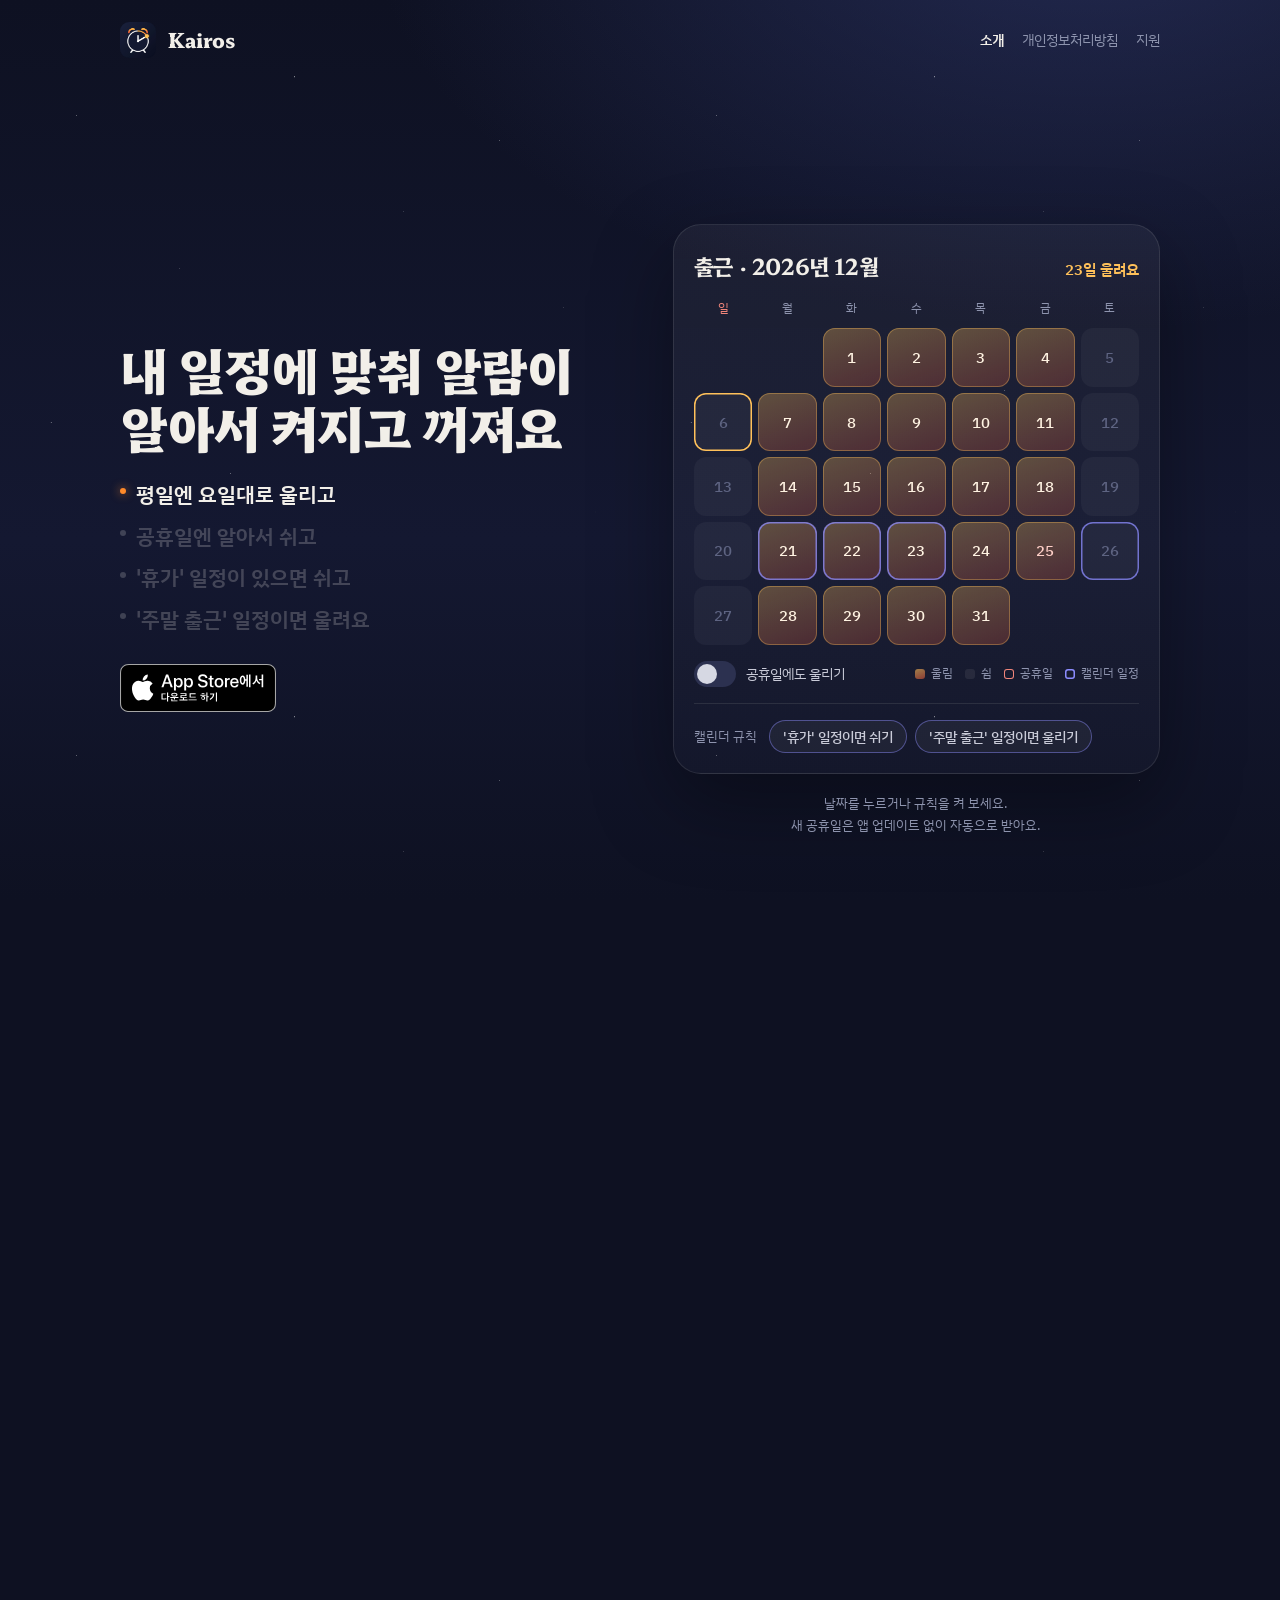
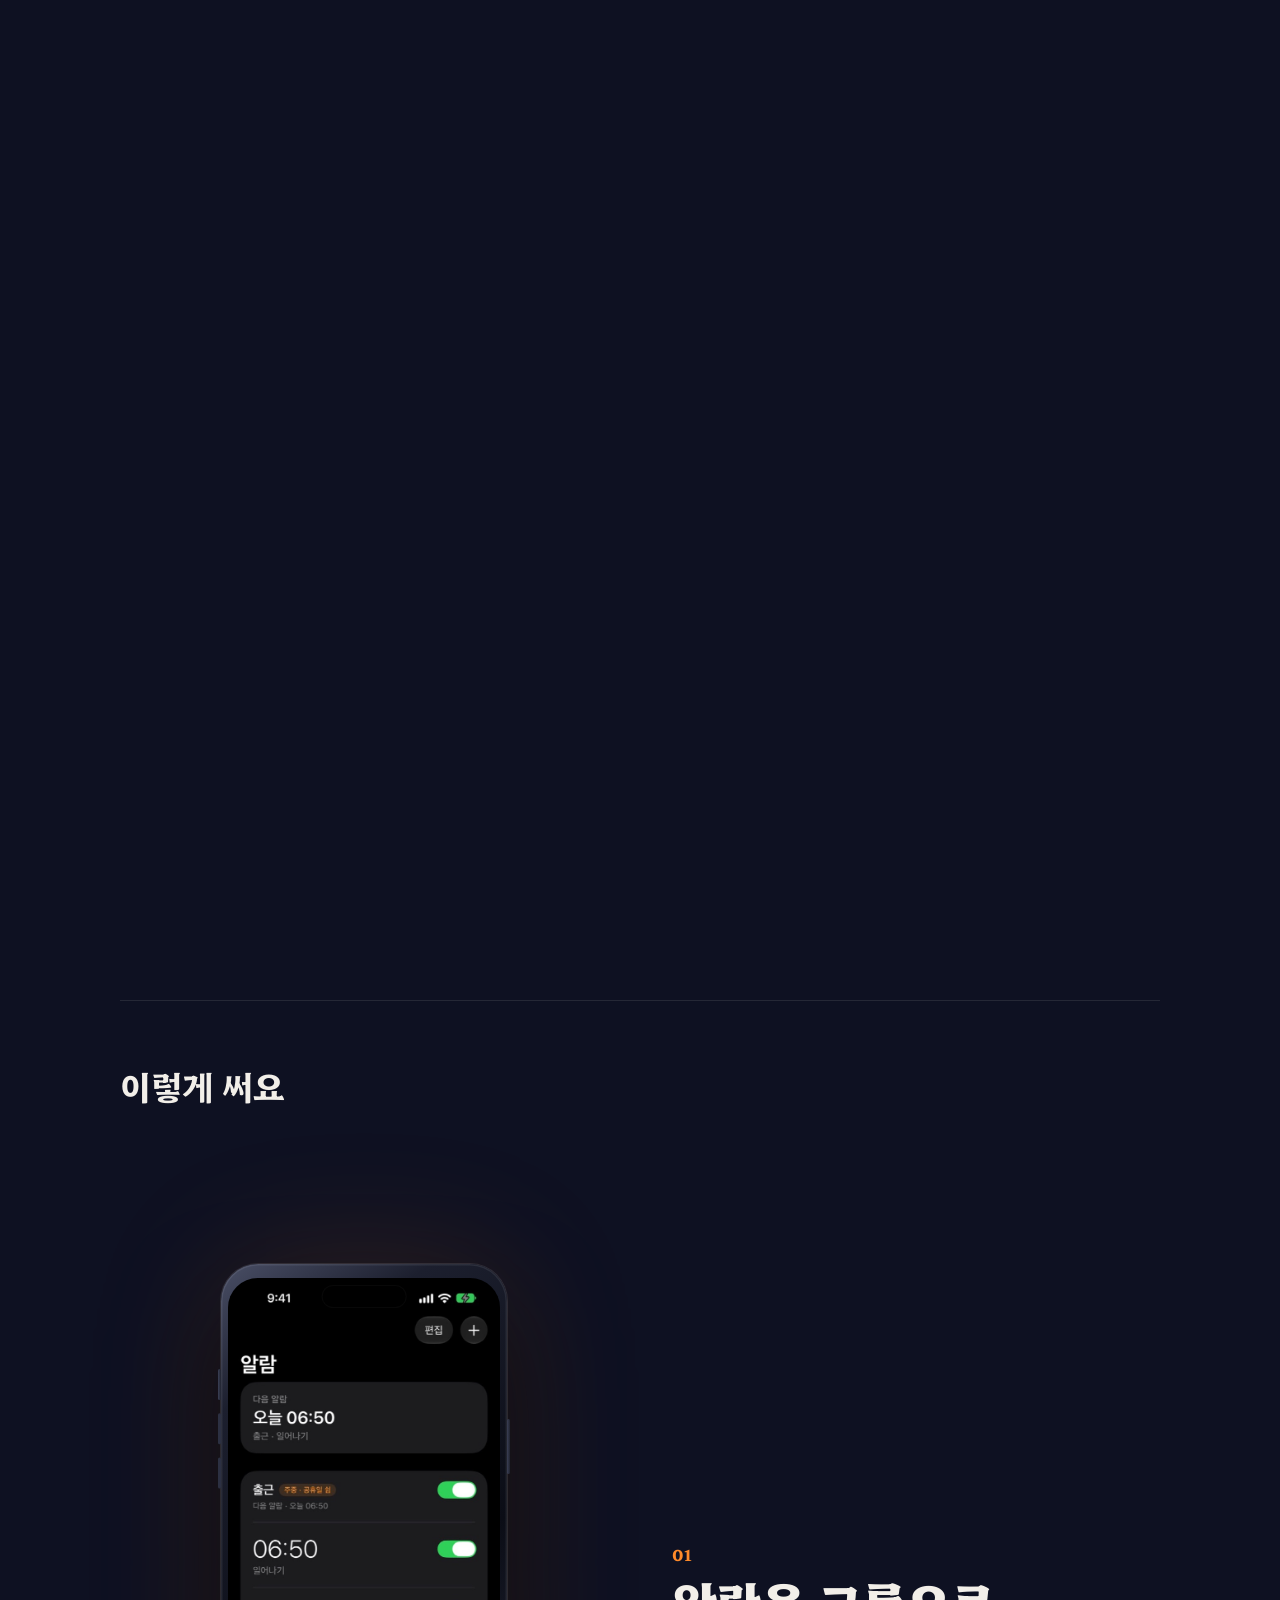
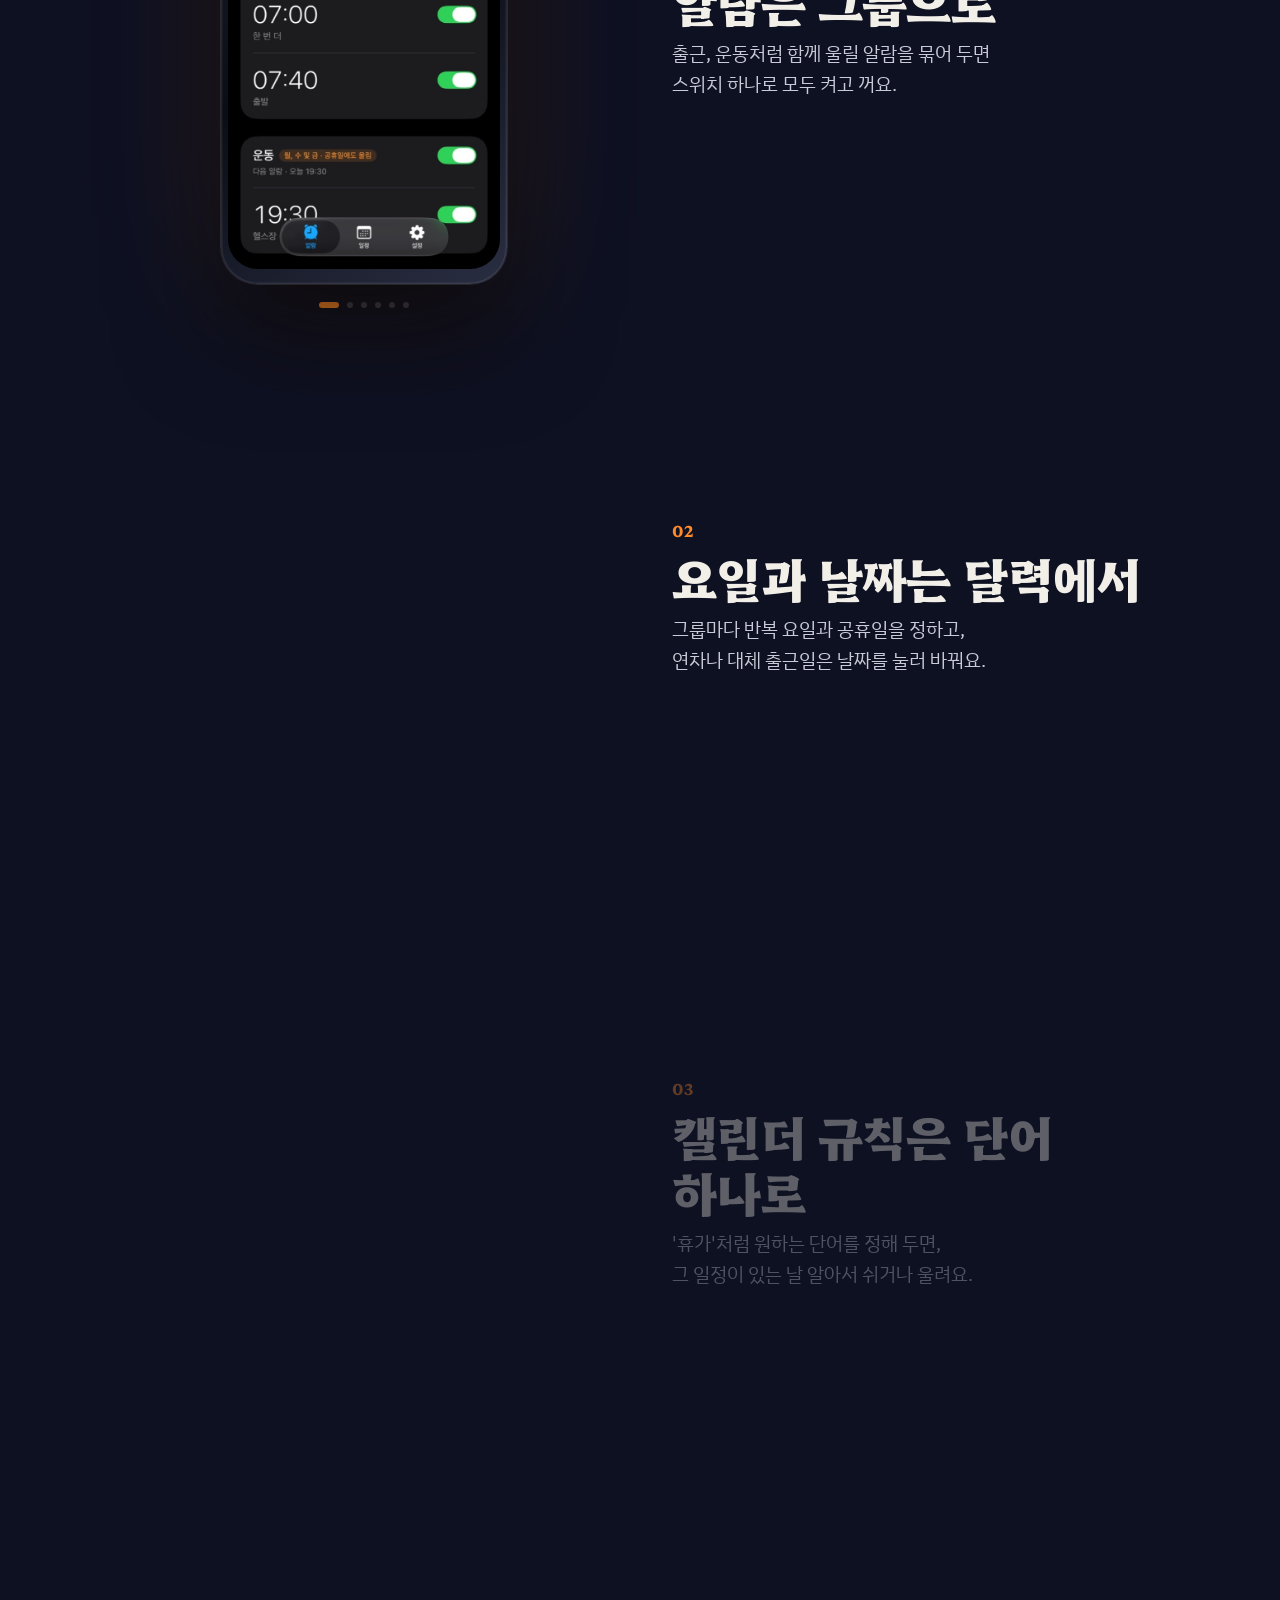
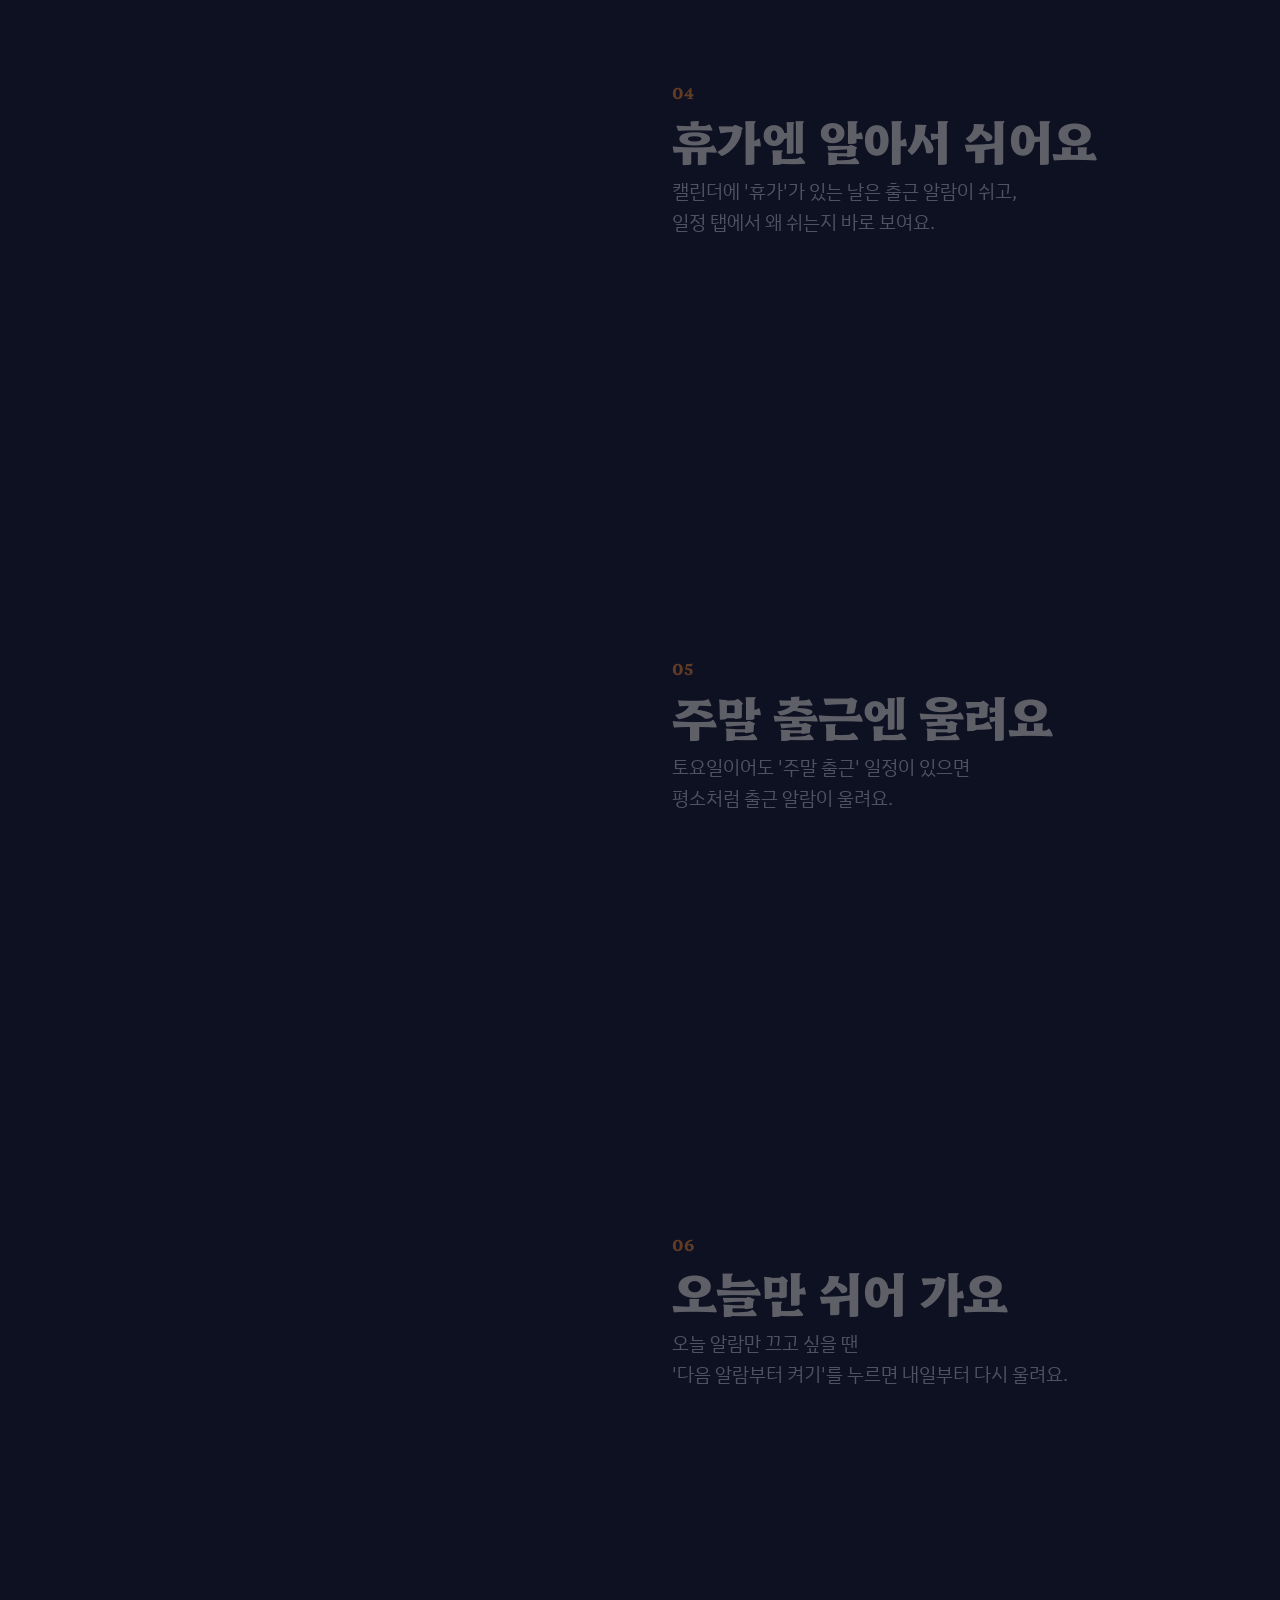
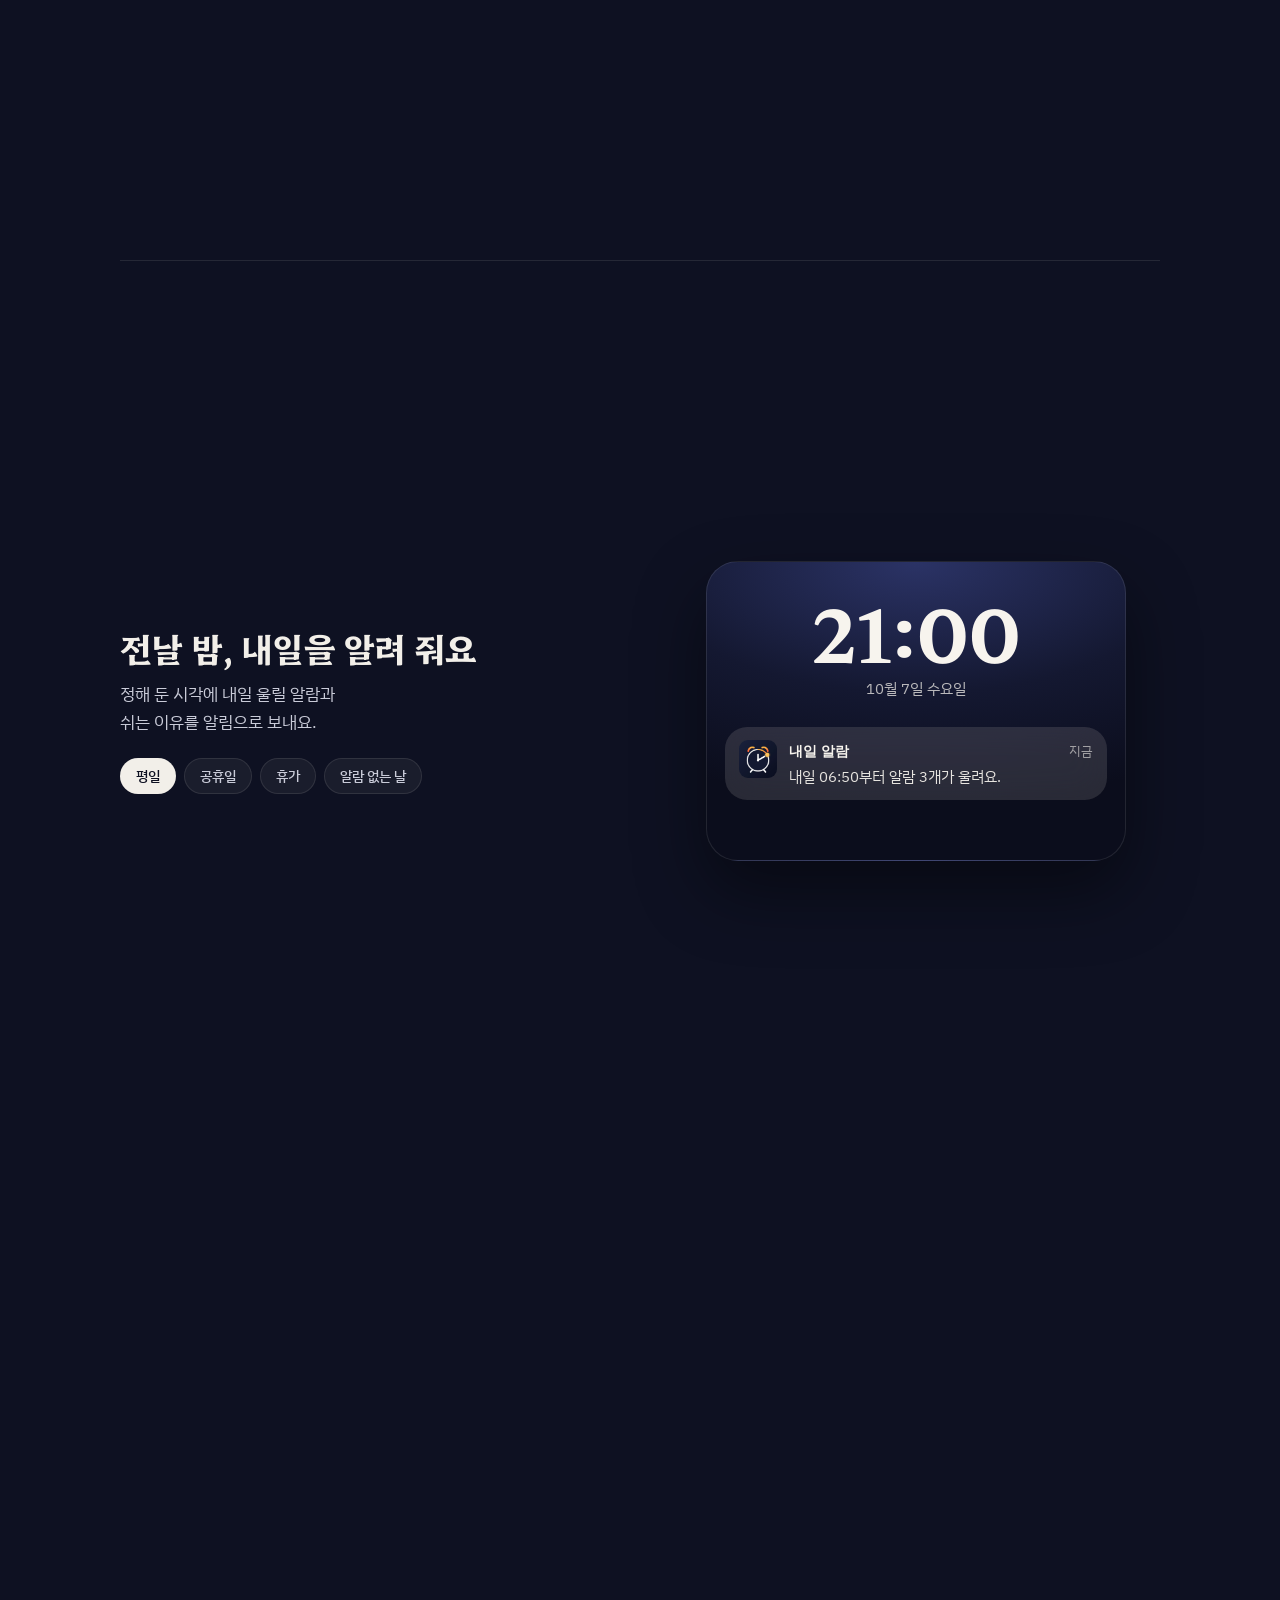
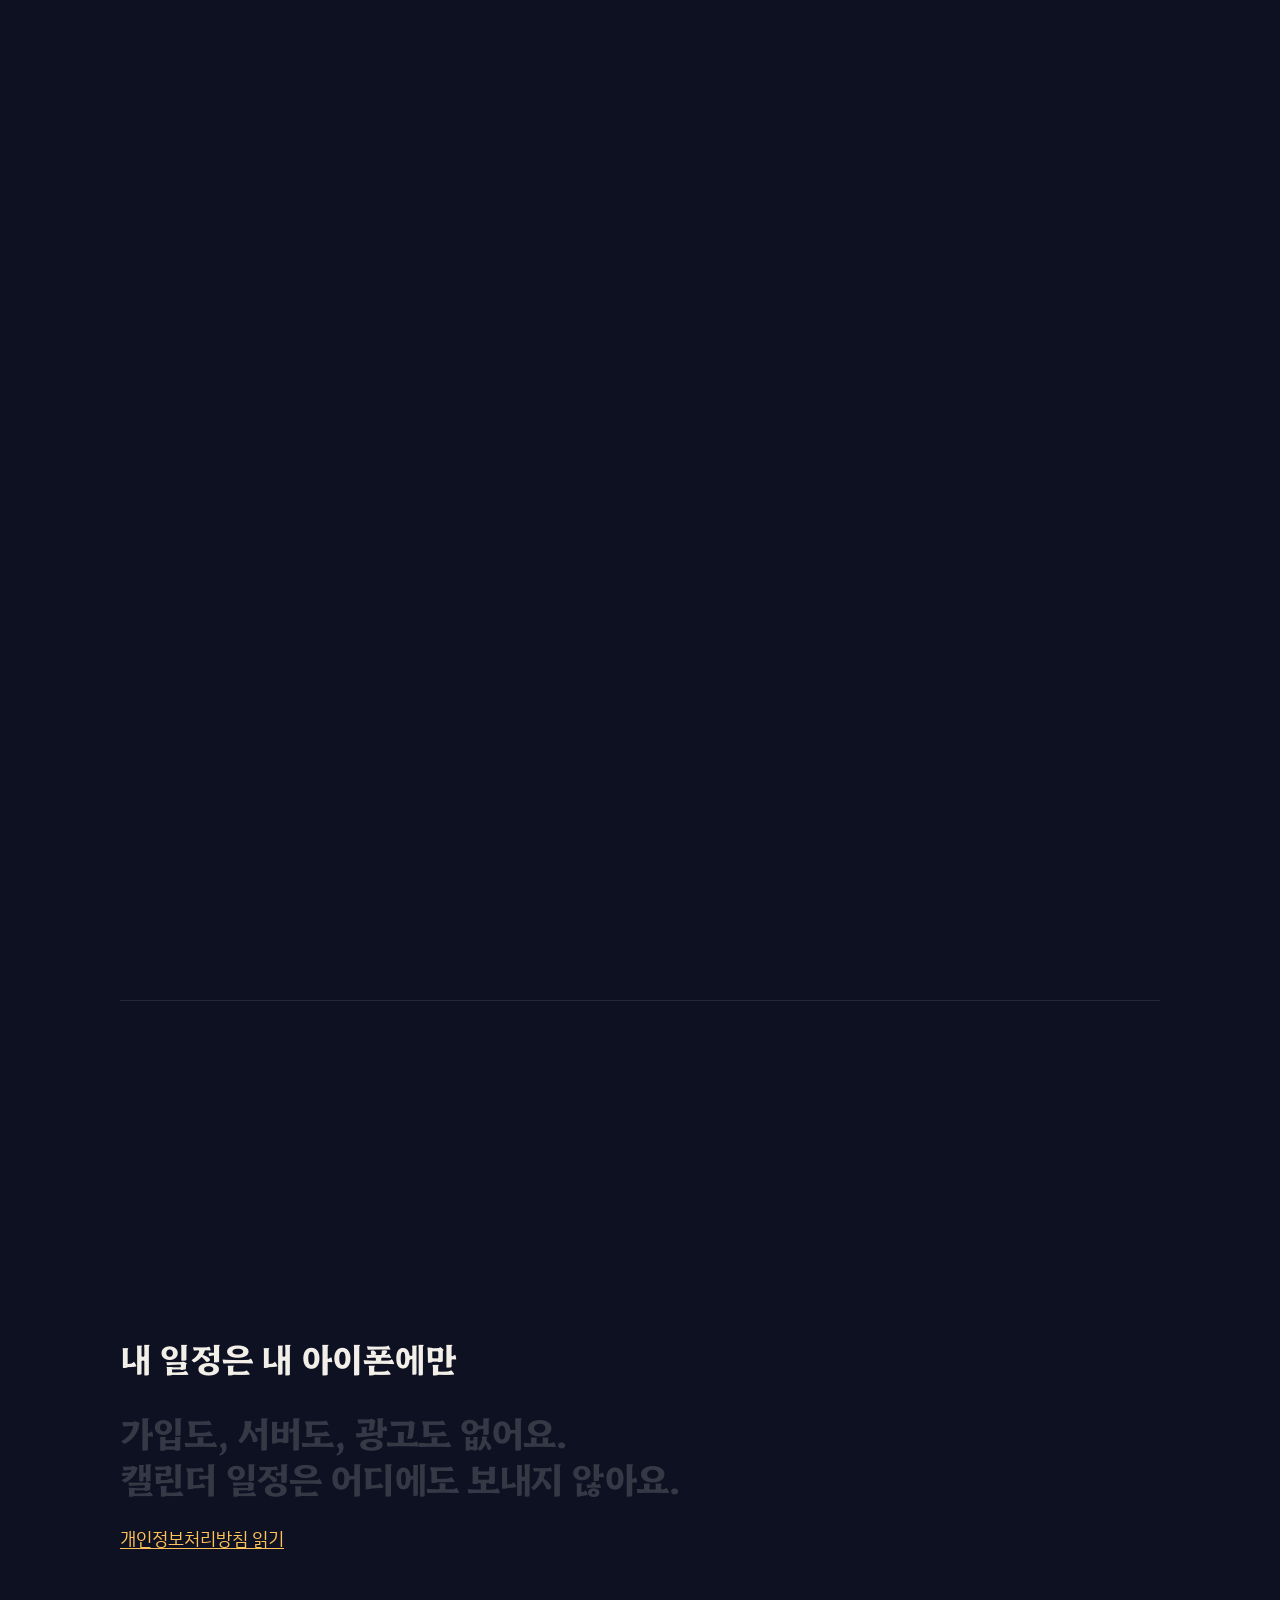
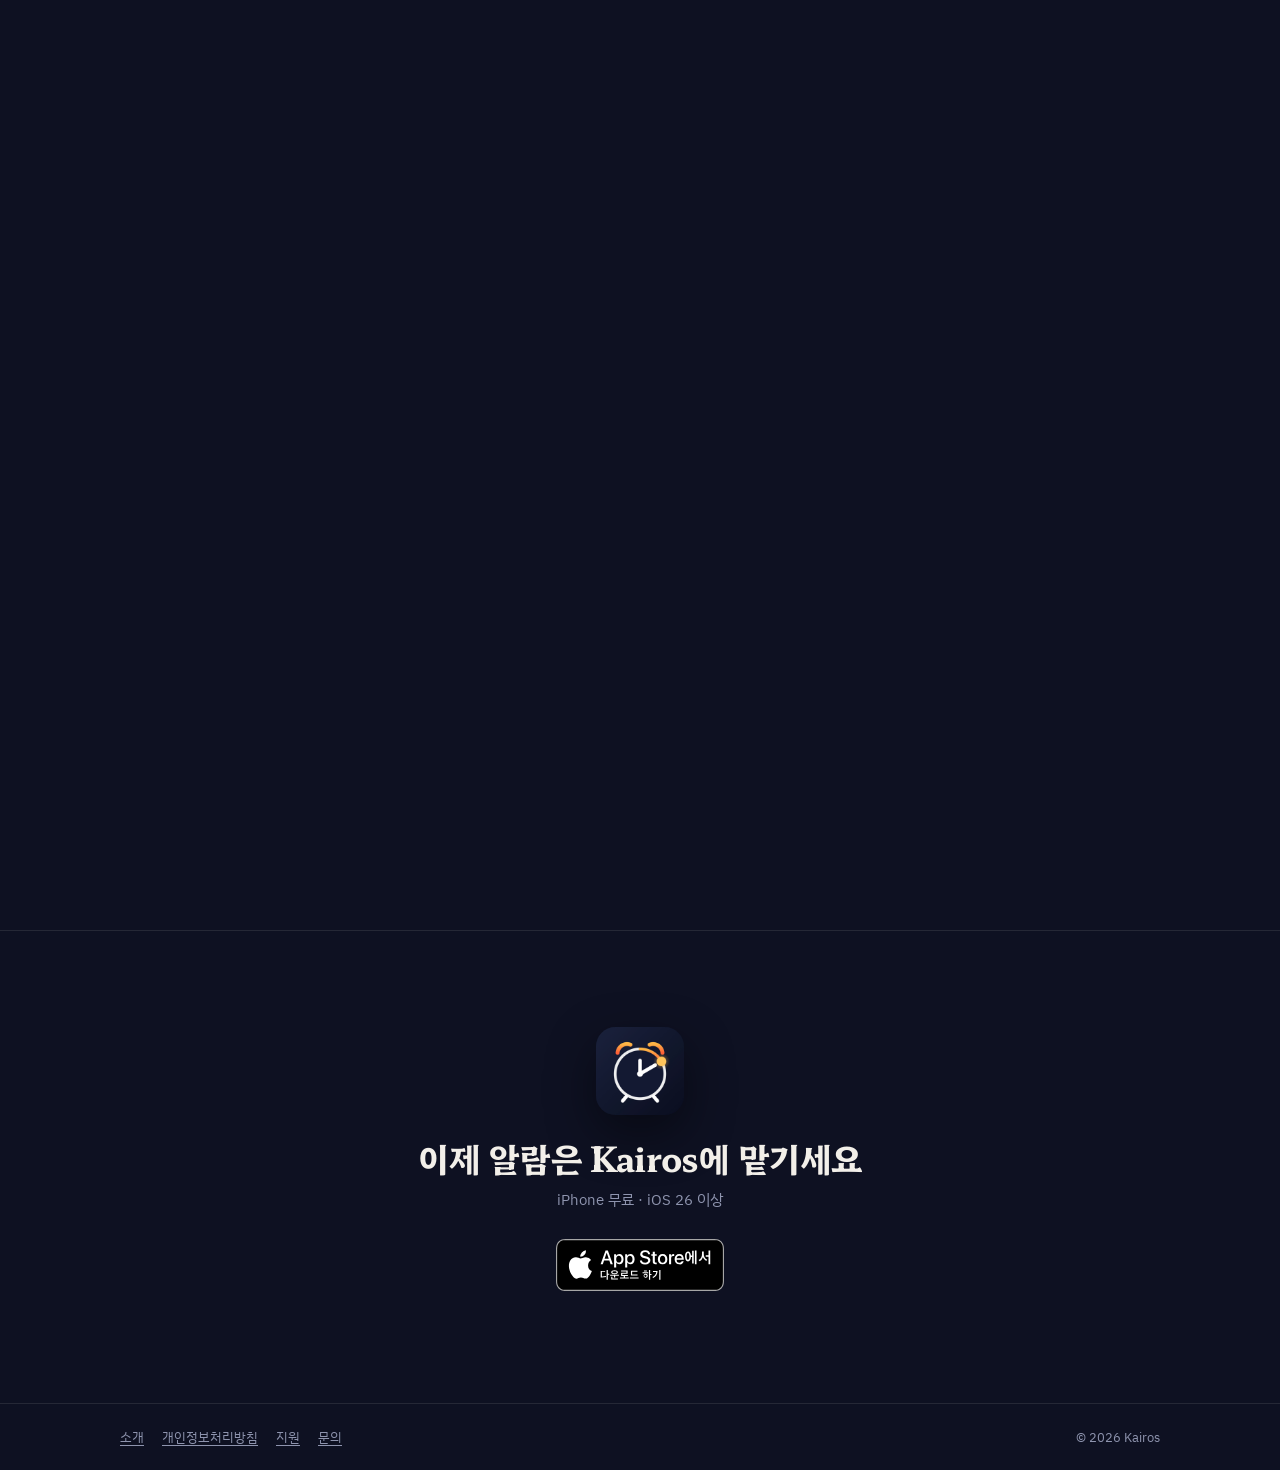
==== commit 24d0db04: "feat: 홈페이지에 App Store 다운로드 배지를 단다 - 첫 화면 "곧 App Store에서 만나요"를 공식 한국어 배지와 앱 링크로 바꾼다(모바일에서도 보인다) - 푸터 " ====
--- a/index.html
+++ b/index.html
@@ -13,6 +13,7 @@
 <meta property="og:locale" content="ko_KR">
 <meta property="og:url" content="https://kairos.vicals.com/">
 <meta property="og:title" content="Kairos — 일정에 맞춰 움직이는 알람">
+<meta name="apple-itunes-app" content="app-id=6819537411">
 <meta property="og:description" content="매일 켜고 끌 필요 없는 알람">
 <meta property="og:image" content="https://kairos.vicals.com/og-image.png">
 <meta property="og:image:width" content="1200">
@@ -53,7 +54,7 @@
           <li data-i="2">'휴가' 일정이 있으면 쉬고</li>
           <li data-i="3">'주말 출근' 일정이면 울려요</li>
         </ol>
-        <span class="soon"><span class="pip" aria-hidden="true"></span><b>iPhone 앱</b> 곧 App Store에서 만나요</span>
+        <a class="store-badge" href="https://apps.apple.com/kr/app/kairos-smart-alarm/id6819537411"><img src="appstore-badge.svg" alt="App Store에서 다운로드하기" width="156" height="48"></a>
       </div>
 
       <div class="demo-col">
@@ -150,6 +151,15 @@
     </section>
   </main>
 </div>
+
+<section class="get" aria-labelledby="get-title">
+  <div class="wrap">
+    <img class="get-icon" src="icon.png" alt="" width="88" height="88">
+    <h2 id="get-title">이제 알람은 Kairos에 맡기세요</h2>
+    <p>iPhone 무료 · iOS 26 이상</p>
+    <a class="store-badge" href="https://apps.apple.com/kr/app/kairos-smart-alarm/id6819537411"><img src="appstore-badge.svg" alt="App Store에서 다운로드하기" width="169" height="52"></a>
+  </div>
+</section>
 
 <footer>
   <div class="wrap">
--- a/style.css
+++ b/style.css
@@ -38,9 +38,15 @@
 }
 @media (min-width: 900px) { .hero h1 { font-size: clamp(40px, 4vw, 54px); } }
 .hero p { font-size: 18px; color: #C9CBD8; max-width: 30em; margin: 0 0 28px; }
-.soon { display: inline-flex; align-items: center; gap: 10px; font-size: 15px; color: var(--mist); }
-.soon b { color: var(--paper); font-weight: 600; }
-.soon .pip { width: 8px; height: 8px; border-radius: 50%; background: var(--gold); box-shadow: 0 0 10px 2px rgba(255,193,90,.6); }
+.store-badge { display: inline-block; line-height: 0; border-radius: 10px; transition: transform .2s ease, opacity .2s ease; }
+.store-badge:hover { transform: translateY(-1px); opacity: .9; }
+.store-badge:focus-visible { outline: 2px solid var(--gold); outline-offset: 3px; }
+.store-badge img { height: 48px; width: auto; }
+.get { padding: 96px 0 104px; text-align: center; }
+.get .get-icon { border-radius: 22%; box-shadow: 0 18px 50px rgba(0,0,0,.45); margin: 0 auto 22px; display: block; }
+.get h2 { margin: 0 0 8px; }
+.get p { margin: 0 0 26px; color: var(--mist); font-size: 15px; }
+.get .store-badge img { height: 52px; }
 
 /* calendar demo — the one loud thing on the page */
 .demo {
@@ -210,7 +216,7 @@
 .motion h2.words.in .w { opacity: 1; transform: none; }
 .motion .demo.reveal.in { transform: translateY(var(--py, 0px)); transition: opacity .8s ease .15s, transform .2s linear; }
 .motion .hero p.reveal { transition-delay: .12s; }
-.motion .soon.reveal { transition-delay: .22s; }
+.motion .hero-copy .store-badge.reveal { transition-delay: .22s; }
 .chip.nudge { animation: nudge 1.6s ease-in-out var(--d, 0s) 2; }
 @keyframes nudge { 0%, 100% { box-shadow: 0 0 0 0 rgba(140,140,255,0); } 50% { box-shadow: 0 0 0 6px rgba(140,140,255,.25); border-color: rgba(140,140,255,.9); } }
 
@@ -241,7 +247,7 @@
   .hero-scene h1 { margin-bottom: 14px; }
   .story { margin-bottom: 0; gap: 3px; }
   .story li { font-size: 15px; }
-  .hero-scene .soon { display: none; }
+  .hero-scene .store-badge img { height: 40px; }
   .hero-scene .demo { padding: 14px 14px 12px; }
   .hero-scene .grid { gap: 4px; }
   .hero-scene .hint { display: none; }
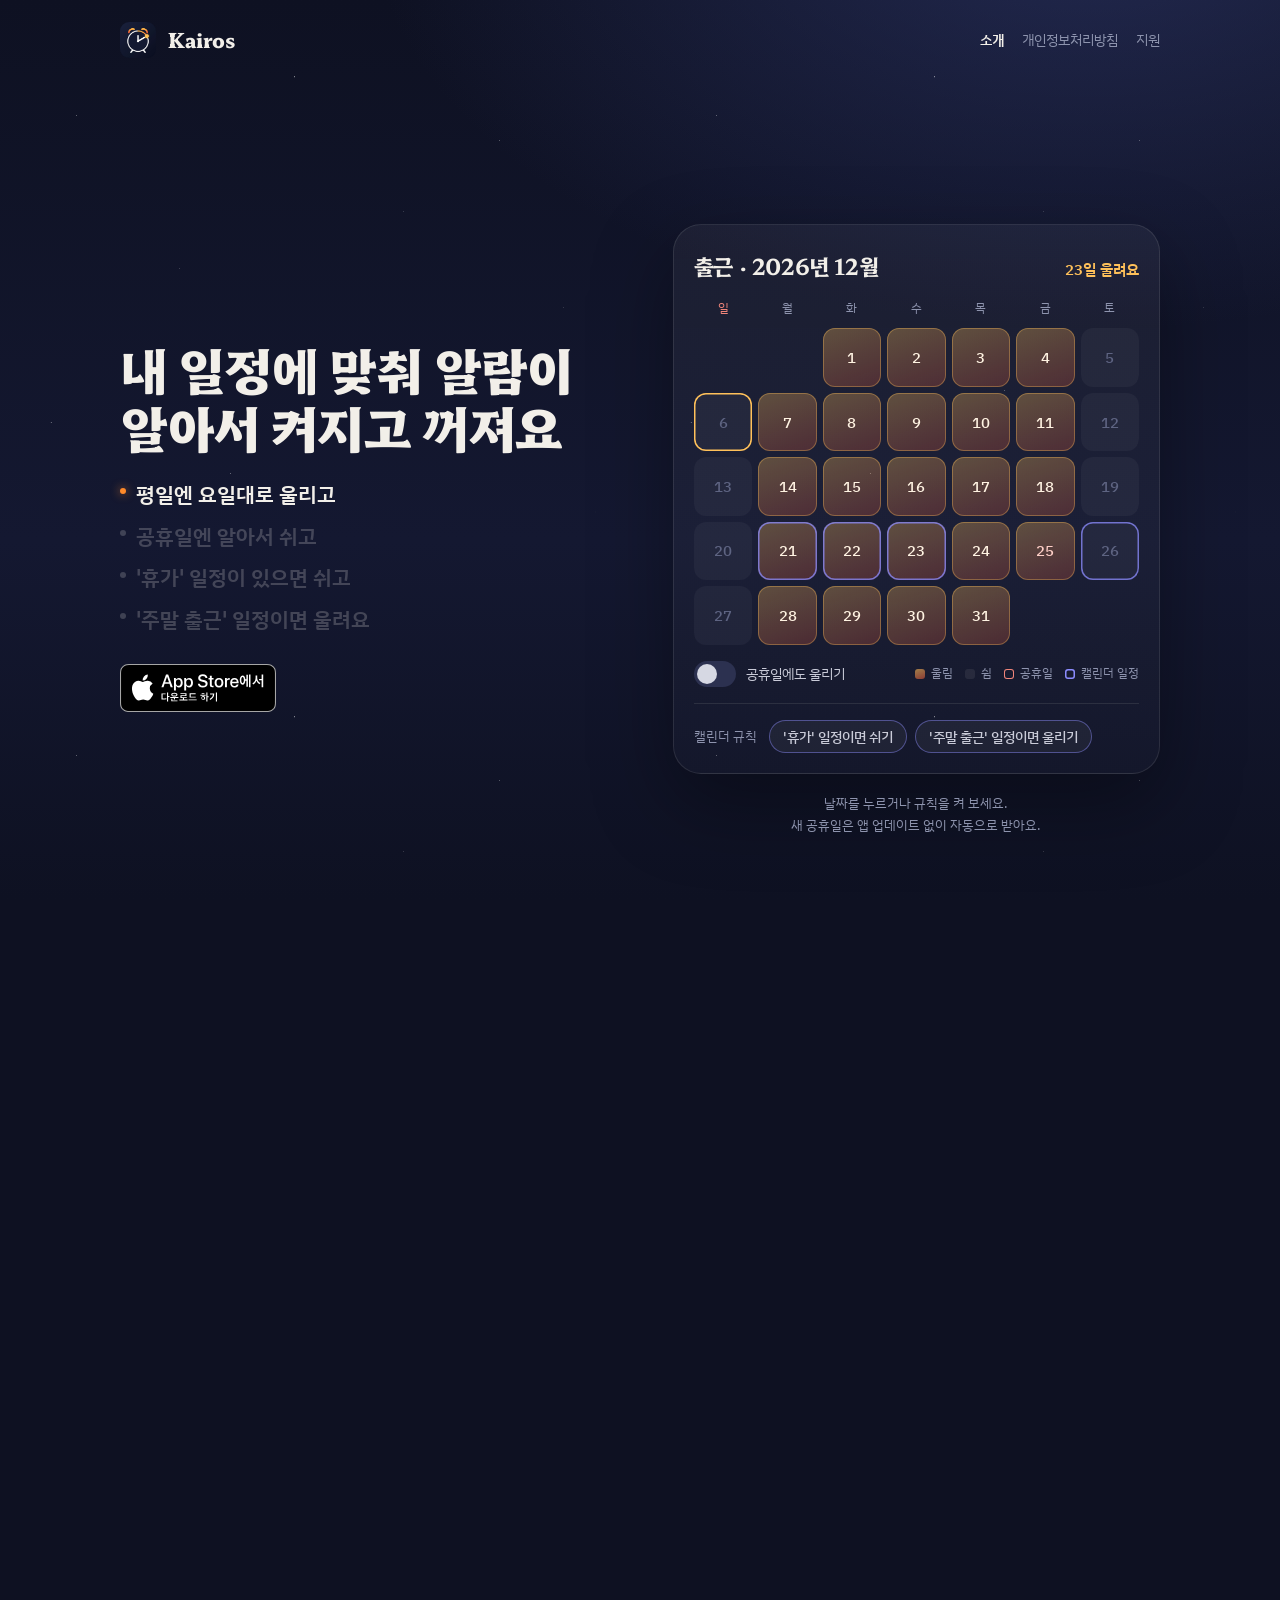
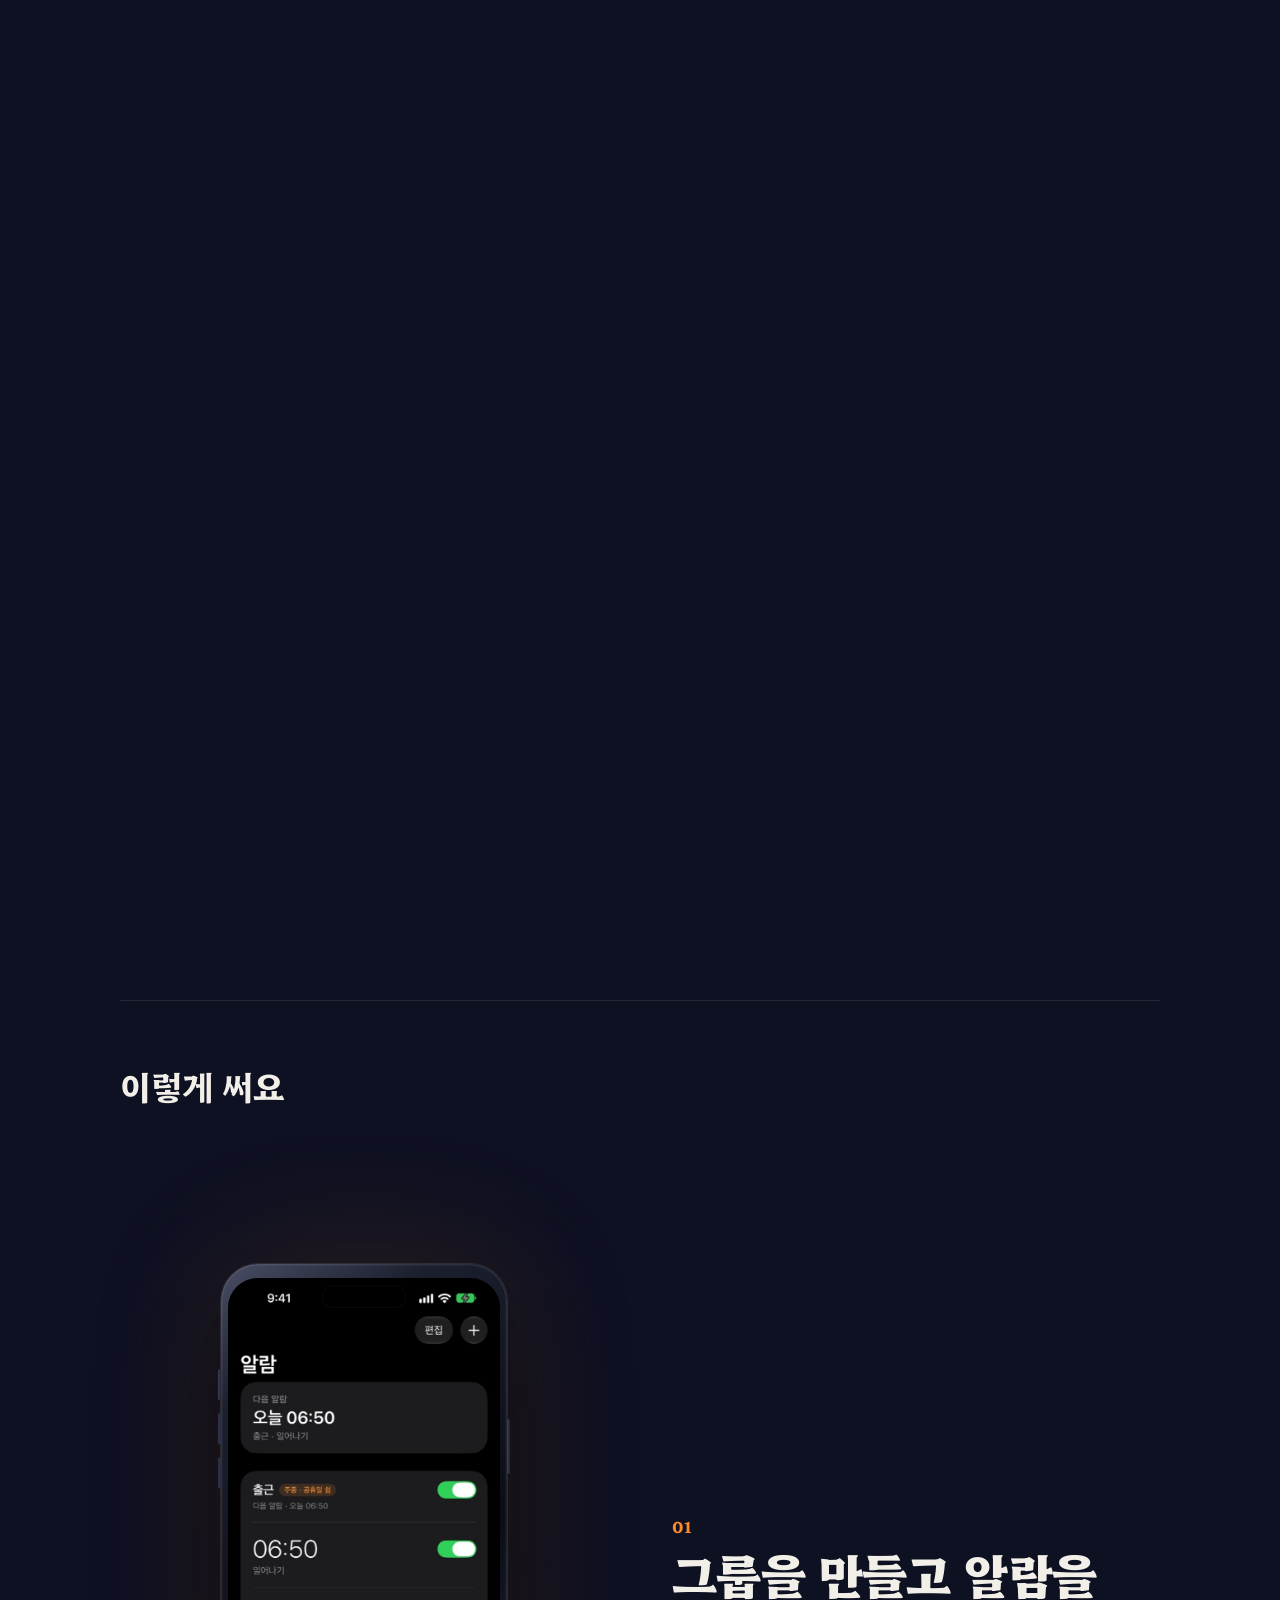
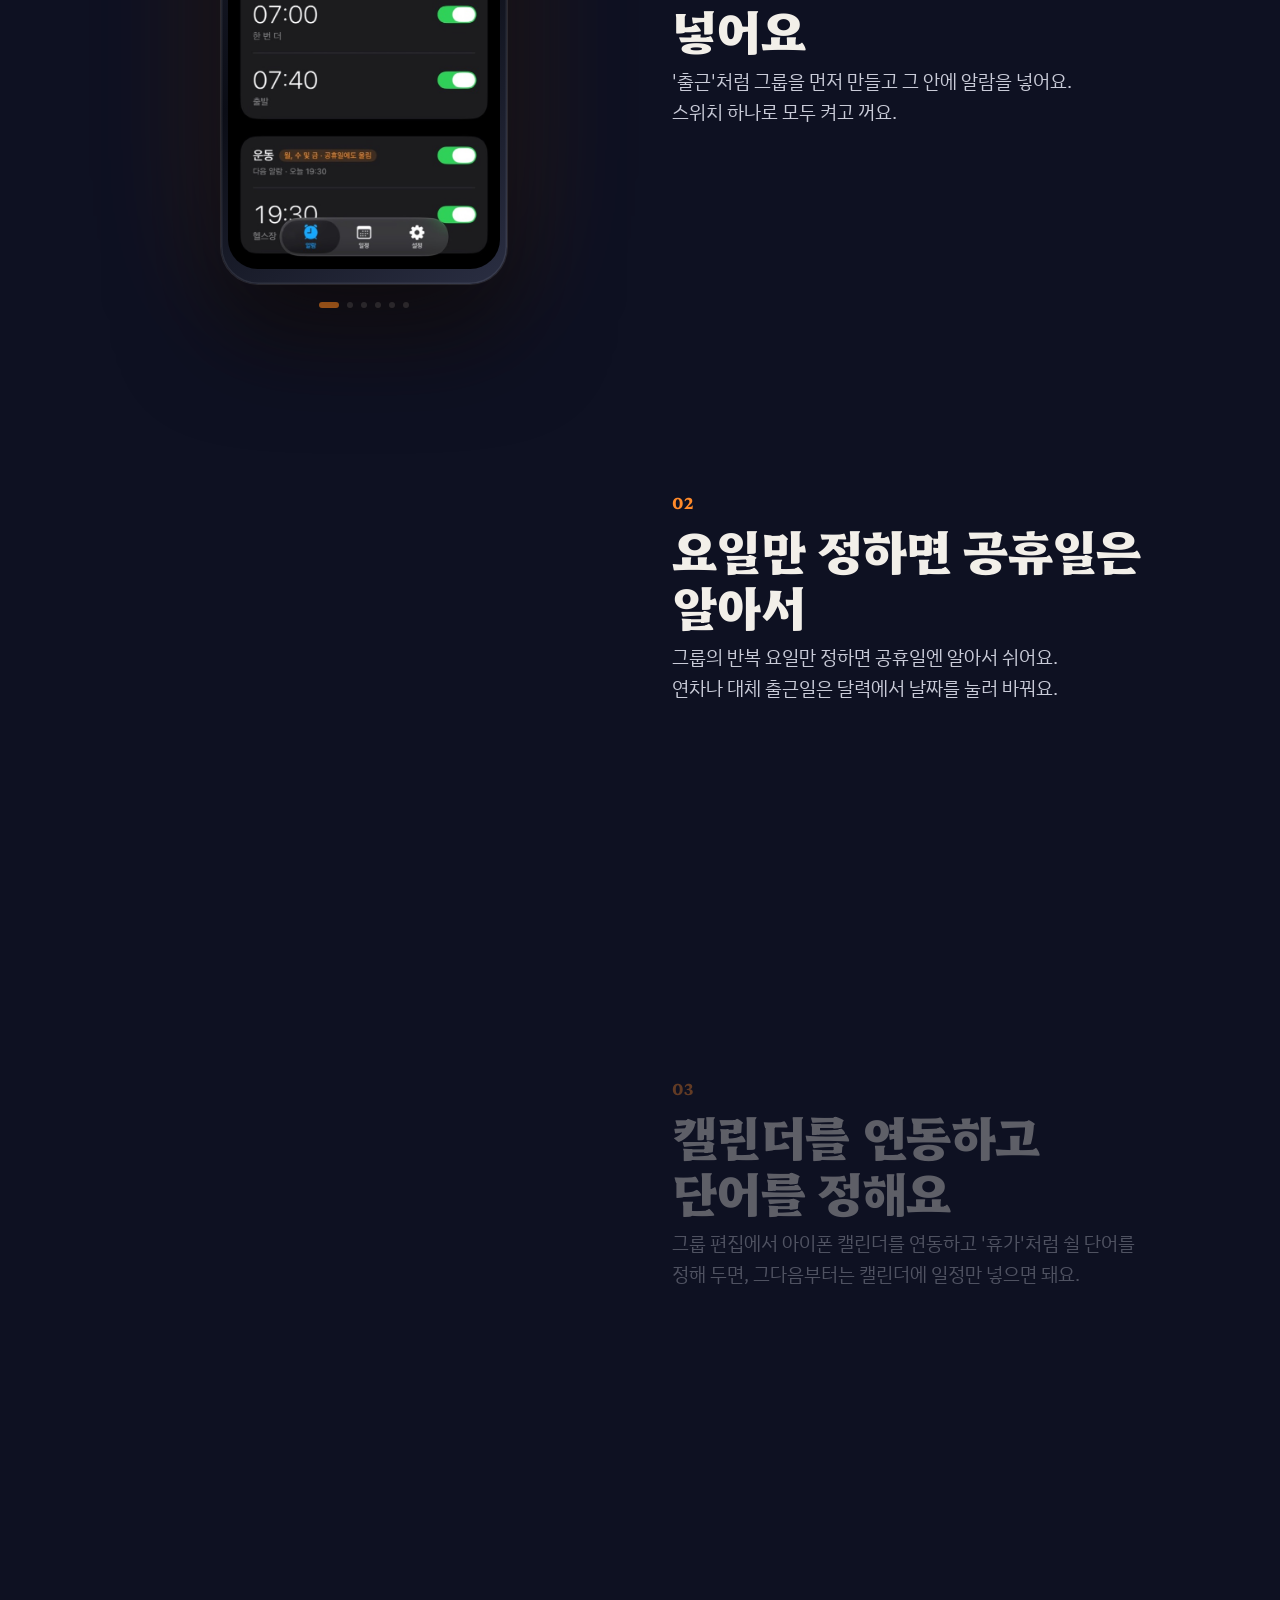
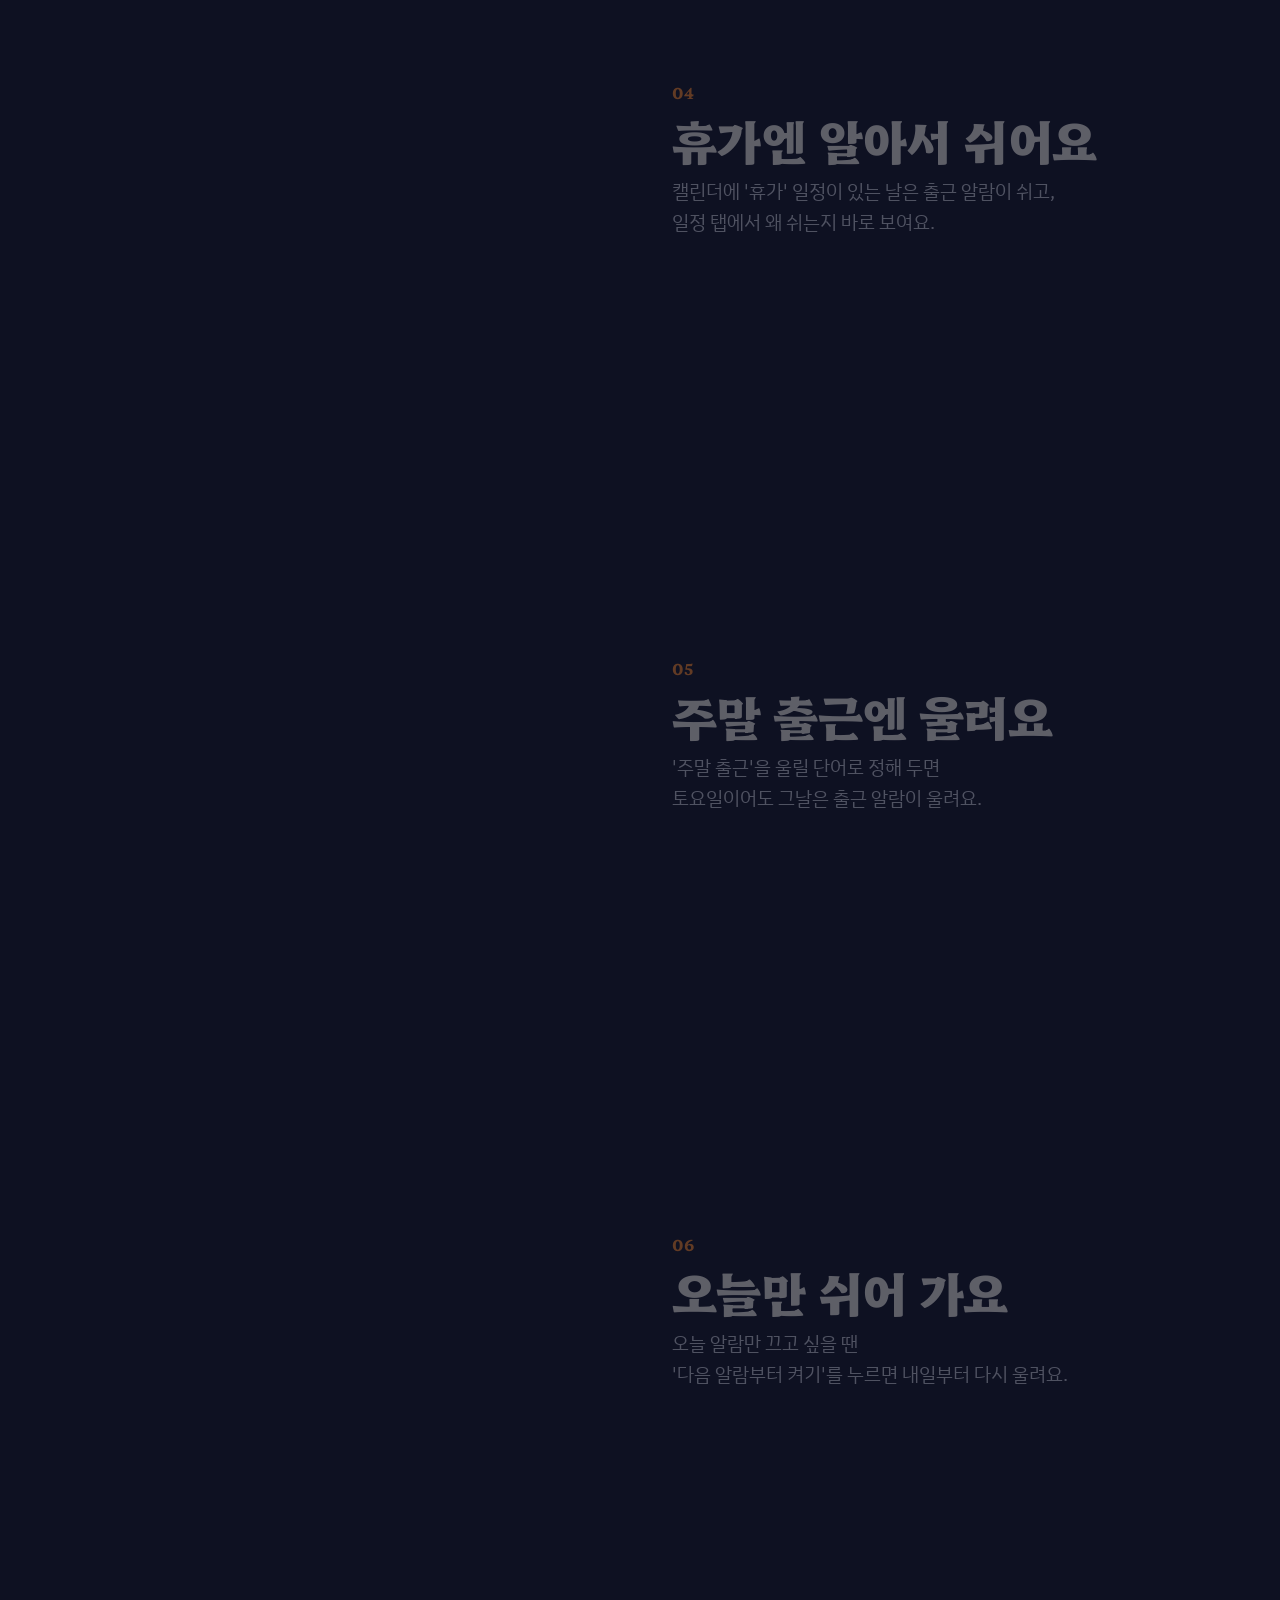
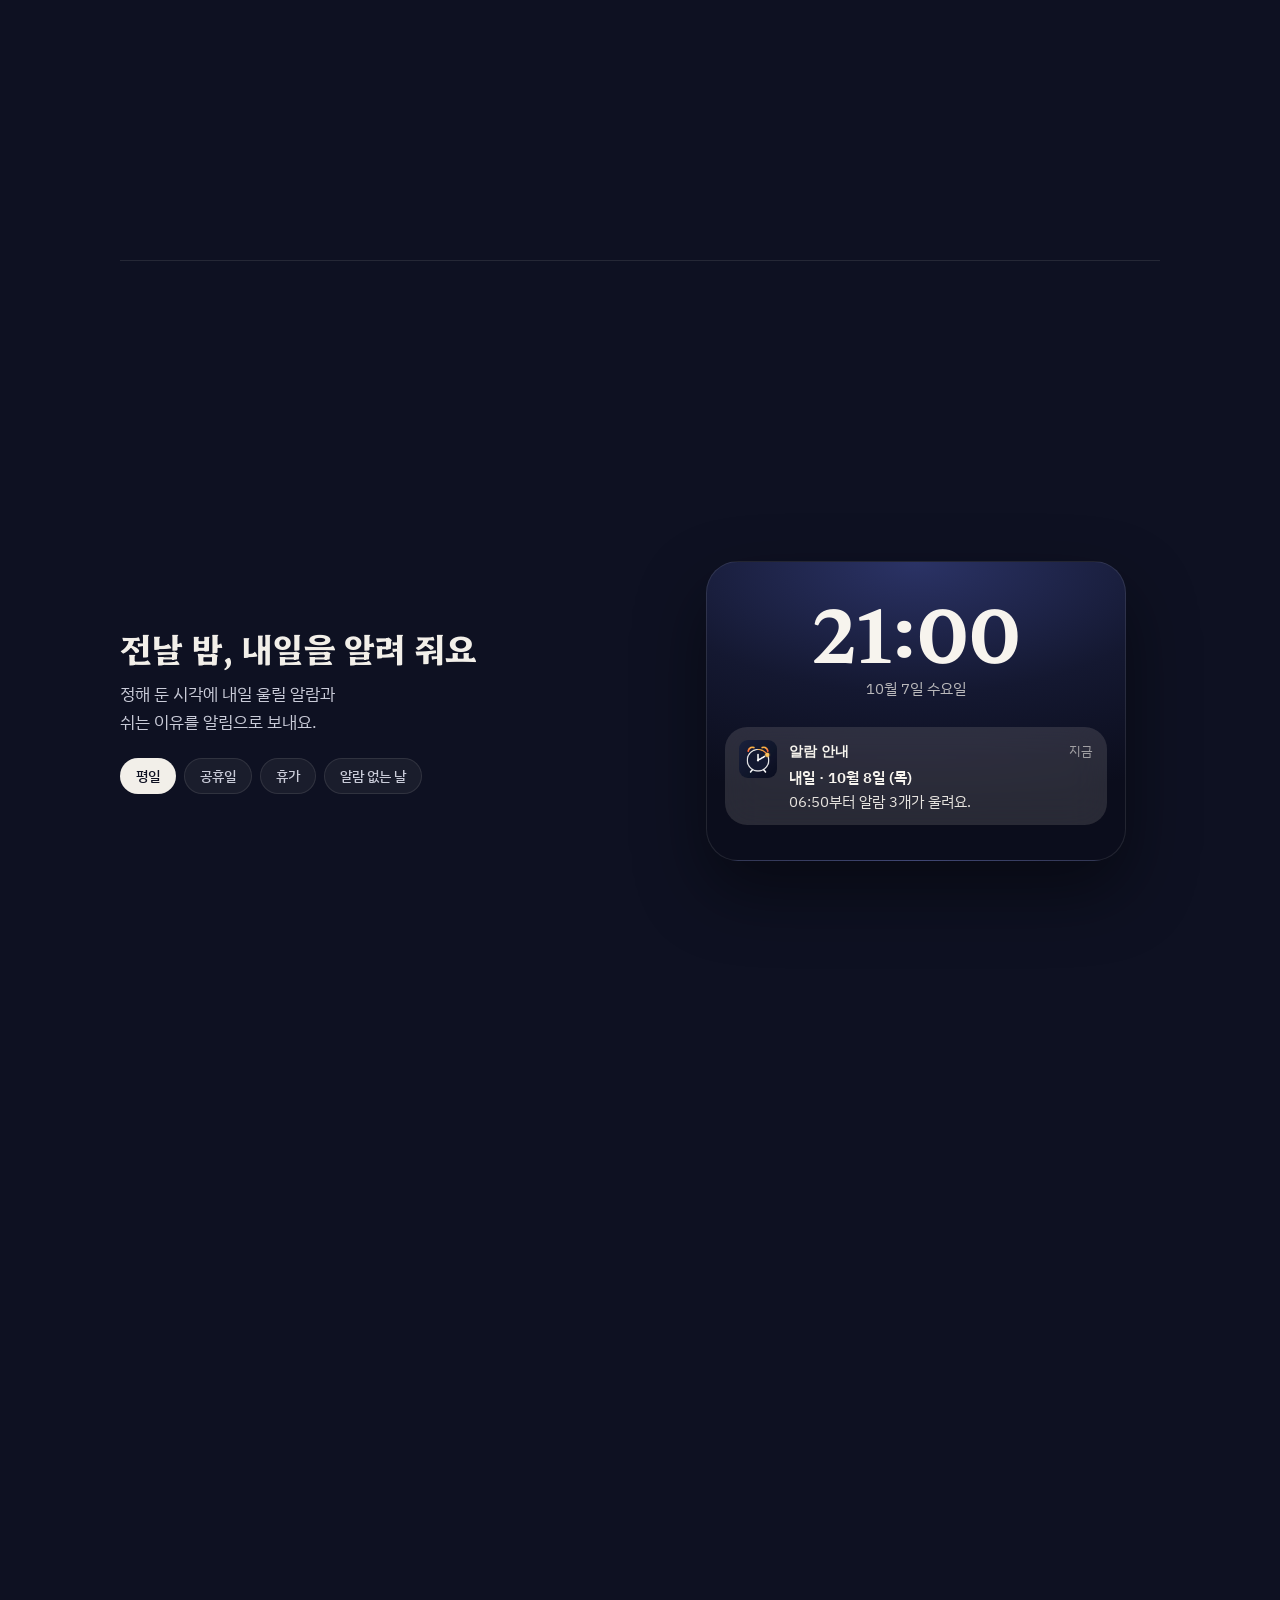
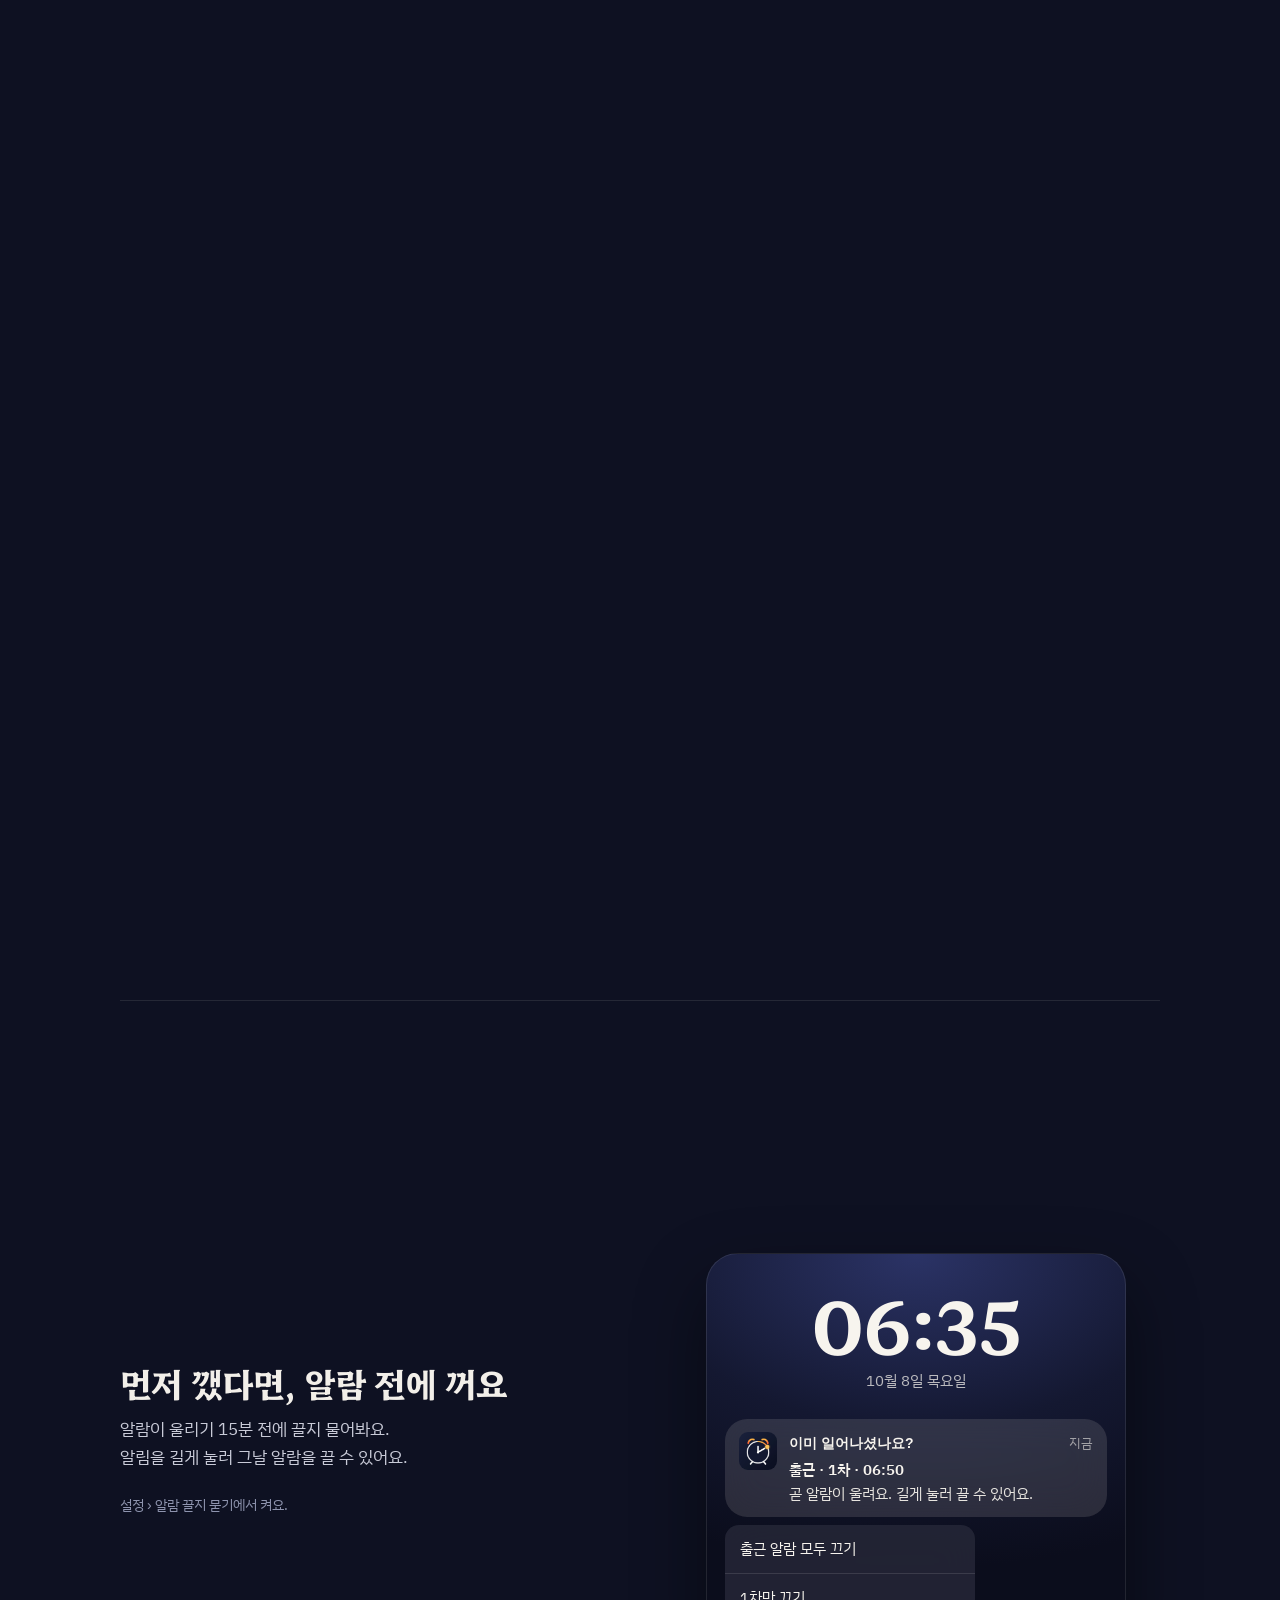
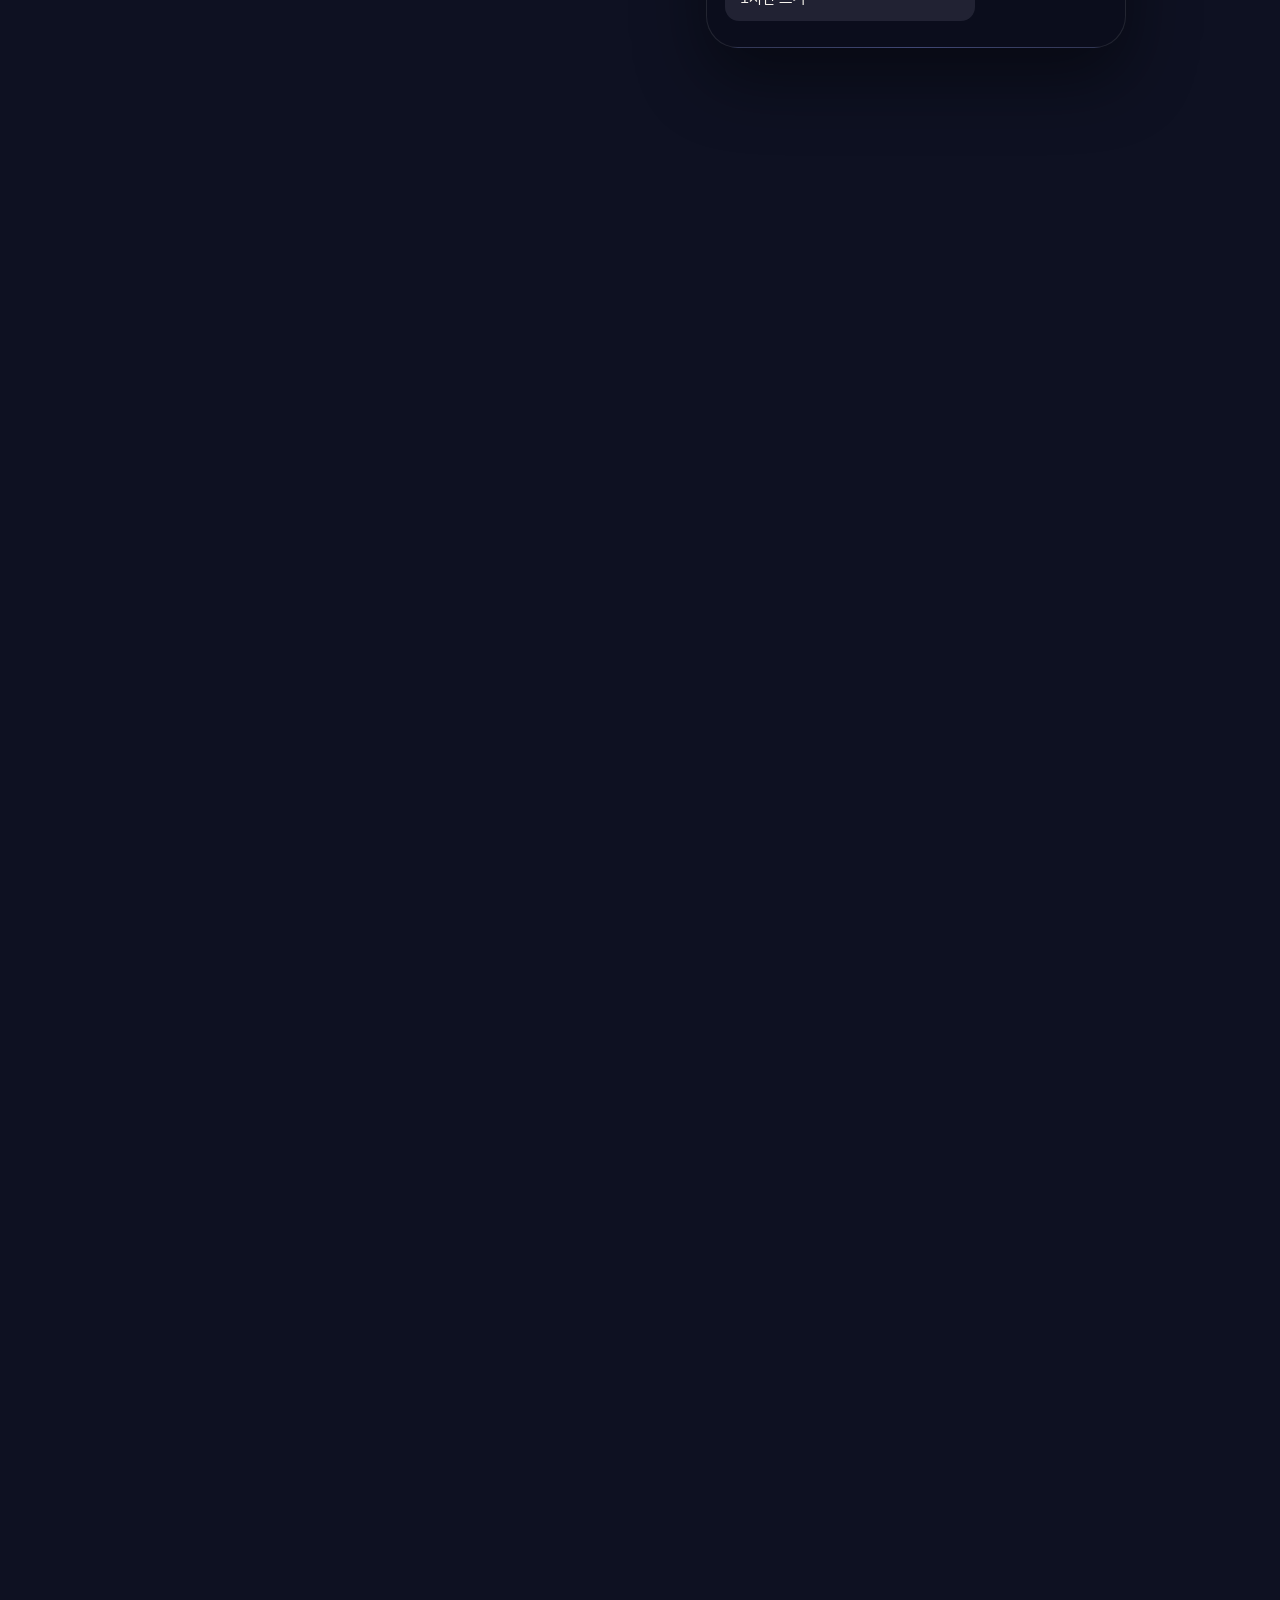
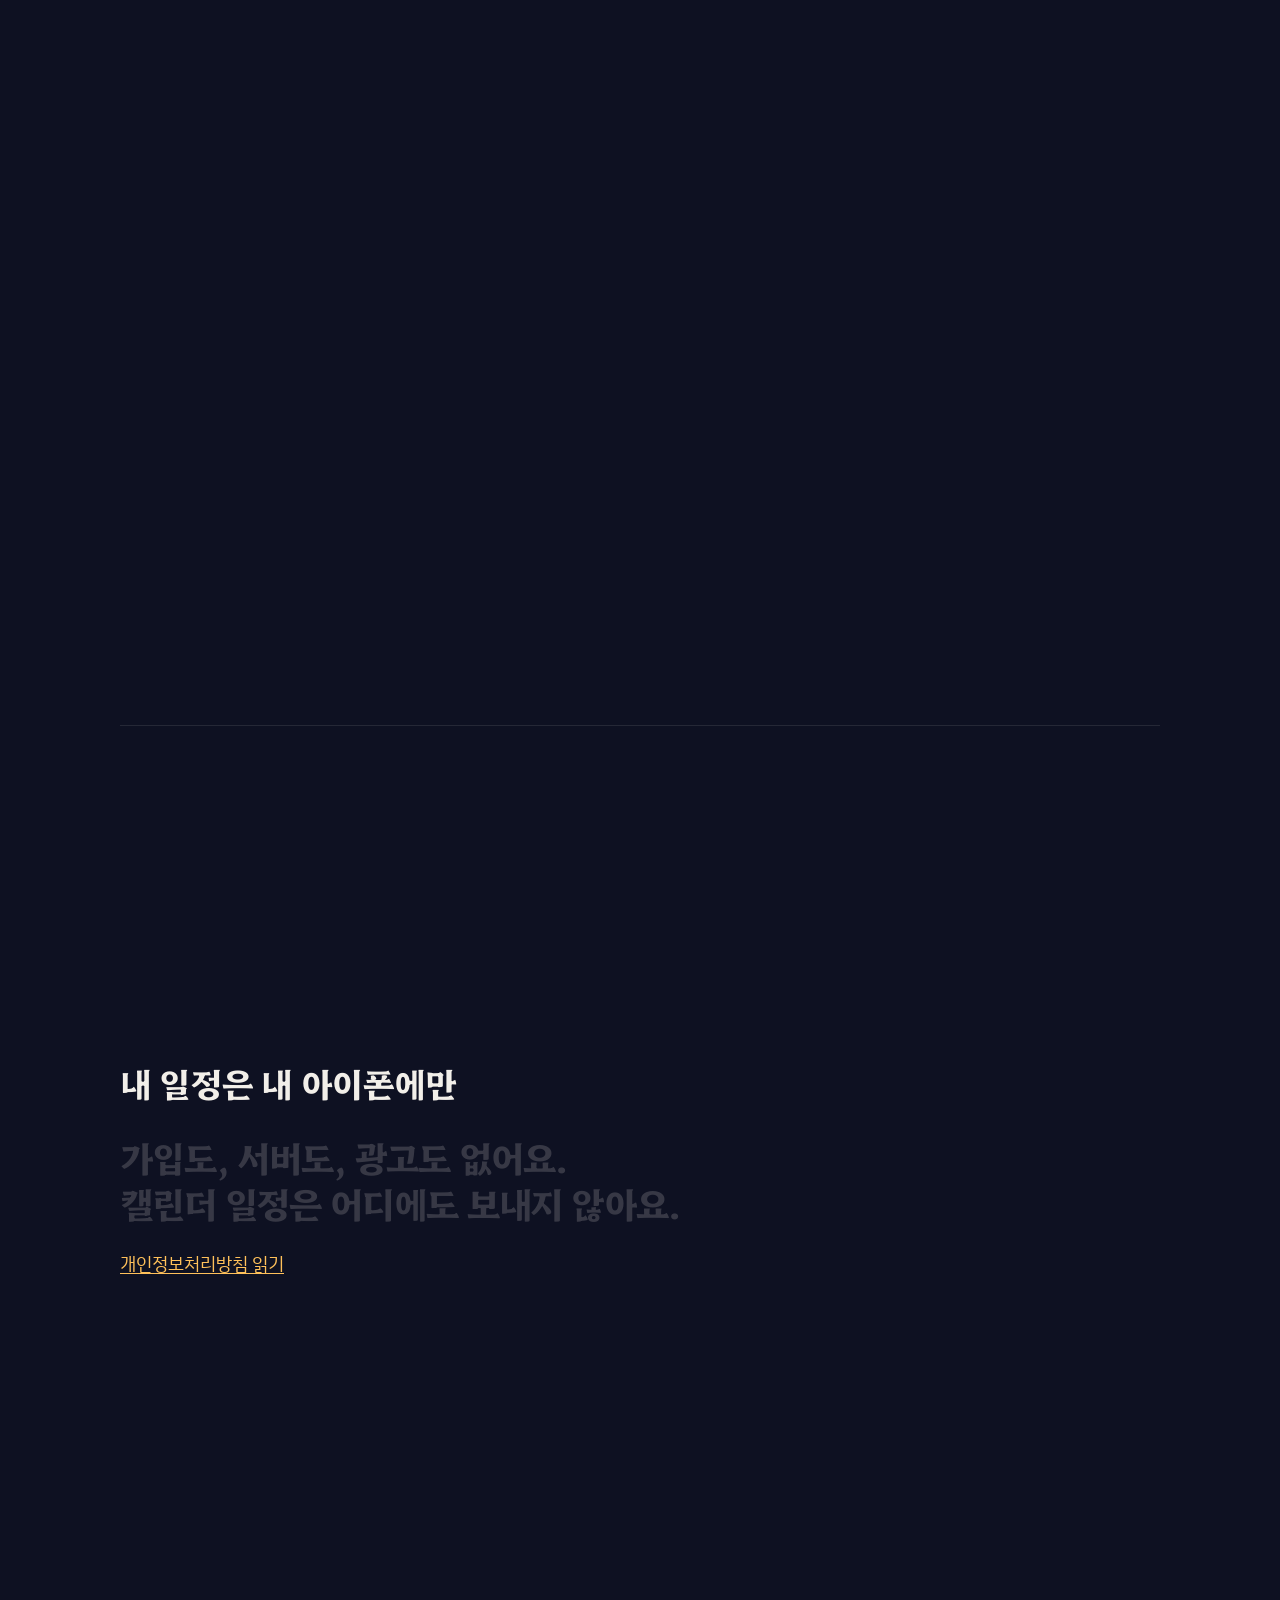
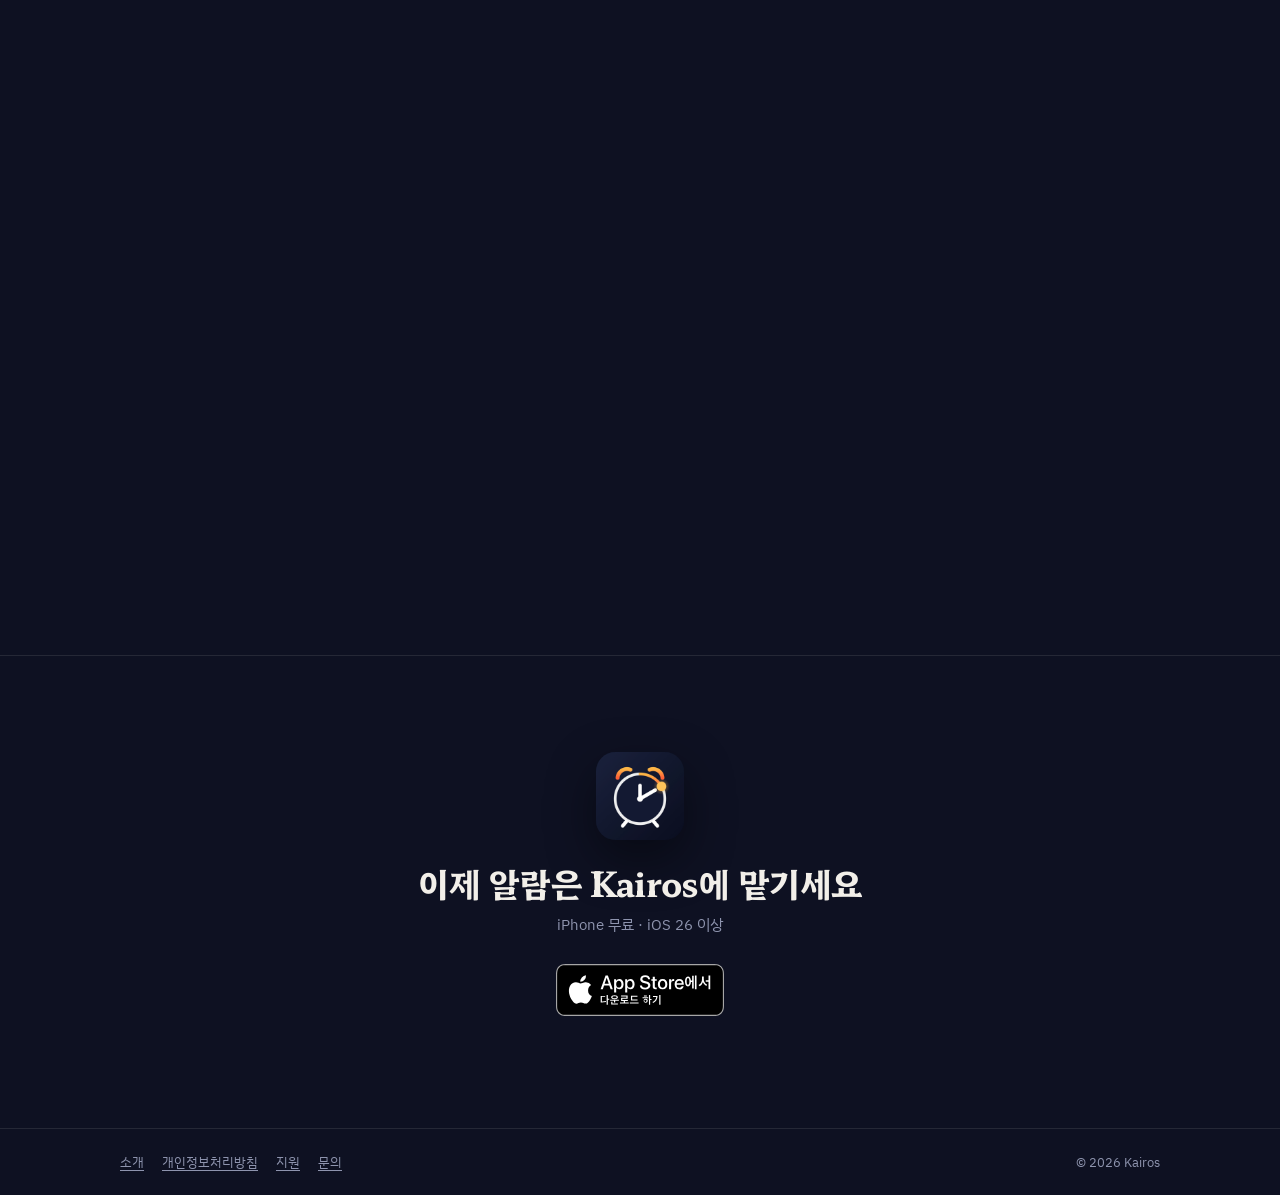
==== commit fe967502: "1.2.0 소개 페이지: 사용 순서 설명, 전날 밤 알림 3단, 알람 끌지 묻기 - '이렇게 써요'를 그룹 만들기 → 알람 넣기 → 캘린더 연동 → 단어 정하기 순서로 고친다 - " ====
--- a/index.html
+++ b/index.html
@@ -104,11 +104,11 @@
           <div class="dots" aria-hidden="true"><i data-i="0" class="on"></i><i data-i="1"></i><i data-i="2"></i><i data-i="3"></i><i data-i="4"></i><i data-i="5"></i></div>
         </div>
         <div class="tour-steps">
-        <div class="step" data-i="0"><div class="card"><span class="num">01</span><h3>알람은 그룹으로</h3><p>출근, 운동처럼 함께 울릴 알람을 묶어 두면<br>스위치 하나로 모두 켜고 꺼요.</p></div></div>
-        <div class="step" data-i="1"><div class="card"><span class="num">02</span><h3>요일과 날짜는 달력에서</h3><p>그룹마다 반복 요일과 공휴일을 정하고,<br>연차나 대체 출근일은 날짜를 눌러 바꿔요.</p></div></div>
-        <div class="step" data-i="2"><div class="card"><span class="num">03</span><h3>캘린더 규칙은 단어 하나로</h3><p>'휴가'처럼 원하는 단어를 정해 두면,<br>그 일정이 있는 날 알아서 쉬거나 울려요.</p></div></div>
-        <div class="step" data-i="3"><div class="card"><span class="num">04</span><h3>휴가엔 알아서 쉬어요</h3><p>캘린더에 '휴가'가 있는 날은 출근 알람이 쉬고,<br>일정 탭에서 왜 쉬는지 바로 보여요.</p></div></div>
-        <div class="step" data-i="4"><div class="card"><span class="num">05</span><h3>주말 출근엔 울려요</h3><p>토요일이어도 '주말 출근' 일정이 있으면<br>평소처럼 출근 알람이 울려요.</p></div></div>
+        <div class="step" data-i="0"><div class="card"><span class="num">01</span><h3>그룹을 만들고 알람을 넣어요</h3><p>'출근'처럼 그룹을 먼저 만들고 그 안에 알람을 넣어요.<br>스위치 하나로 모두 켜고 꺼요.</p></div></div>
+        <div class="step" data-i="1"><div class="card"><span class="num">02</span><h3>요일만 정하면 공휴일은 알아서</h3><p>그룹의 반복 요일만 정하면 공휴일엔 알아서 쉬어요.<br>연차나 대체 출근일은 달력에서 날짜를 눌러 바꿔요.</p></div></div>
+        <div class="step" data-i="2"><div class="card"><span class="num">03</span><h3>캘린더를 연동하고 단어를 정해요</h3><p>그룹 편집에서 아이폰 캘린더를 연동하고 '휴가'처럼 쉴 단어를 정해 두면, 그다음부터는 캘린더에 일정만 넣으면 돼요.</p></div></div>
+        <div class="step" data-i="3"><div class="card"><span class="num">04</span><h3>휴가엔 알아서 쉬어요</h3><p>캘린더에 '휴가' 일정이 있는 날은 출근 알람이 쉬고,<br>일정 탭에서 왜 쉬는지 바로 보여요.</p></div></div>
+        <div class="step" data-i="4"><div class="card"><span class="num">05</span><h3>주말 출근엔 울려요</h3><p>'주말 출근'을 울릴 단어로 정해 두면<br>토요일이어도 그날은 출근 알람이 울려요.</p></div></div>
         <div class="step" data-i="5"><div class="card"><span class="num">06</span><h3>오늘만 쉬어 가요</h3><p>오늘 알람만 끄고 싶을 땐<br>'다음 알람부터 켜기'를 누르면 내일부터 다시 울려요.</p></div></div>
         </div>
       </div>
@@ -133,9 +133,38 @@
         <div class="noti">
           <img src="icon.png" alt="" width="38" height="38">
           <div class="noti-text">
-            <div class="noti-head"><b>내일 알람</b><span>지금</span></div>
-            <div class="noti-body" id="noti-body">내일 06:50부터 알람 3개가 울려요.</div>
+            <div class="noti-head"><b>알람 안내</b><span>지금</span></div>
+            <div class="noti-sub" id="noti-sub">내일 · 10월 8일 (목)</div>
+            <div class="noti-body" id="noti-body">06:50부터 알람 3개가 울려요.</div>
           </div>
+        </div>
+      </div>
+    </div>
+    </div>
+    </section>
+
+    <section class="scene wake-scene" data-scene="wake" data-steps="3" aria-labelledby="wake-title">
+    <div class="sticky">
+    <div class="brief">
+      <div class="brief-copy">
+        <h2 id="wake-title">먼저 깼다면, 알람 전에 꺼요</h2>
+        <p>알람이 울리기 15분 전에 끌지 물어봐요.<br>알림을 길게 눌러 그날 알람을 끌 수 있어요.</p>
+        <p class="wake-note">설정 › 알람 끌지 묻기에서 켜요.</p>
+      </div>
+      <div class="lock" id="wake-lock">
+        <div class="lock-time">06:35</div>
+        <div class="lock-date">10월 8일 목요일</div>
+        <div class="noti">
+          <img src="icon.png" alt="" width="38" height="38">
+          <div class="noti-text">
+            <div class="noti-head"><b>이미 일어나셨나요?</b><span>지금</span></div>
+            <div class="noti-sub">출근 · 1차 · 06:50</div>
+            <div class="noti-body">곧 알람이 울려요. 길게 눌러 끌 수 있어요.</div>
+          </div>
+        </div>
+        <div class="noti-actions" aria-label="알림을 길게 누르면 나오는 버튼">
+          <span>출근 알람 모두 끄기</span>
+          <span>1차만 끄기</span>
         </div>
       </div>
     </div>
@@ -357,14 +386,17 @@
 // 전날 밤 알림 미리보기: 앱이 실제로 보내는 문구. 스크롤(또는 버튼)로 바꾼다.
 (function () {
   var texts = {
-    weekday: "내일 06:50부터 알람 3개가 울려요.",
-    holiday: "내일은 한글날이에요. 19:30에 알람이 울리고, 3개는 쉬어요.",
-    vacation: "내일은 '휴가' 일정이 있어요. 예정된 알람이 없어요.",
-    none: "내일은 예정된 알람이 없어요."
+    weekday: "06:50부터 알람 3개가 울려요.",
+    holiday: "19:30에 알람이 울리고, 3개는 쉬어요.",
+    vacation: "'휴가' 일정이 있어서 알람이 쉬어요.",
+    none: "예정된 알람이 없어요."
   };
+  // 부제목은 내일 날짜(공휴일이면 이름까지).
+  var subs = { weekday: "내일 · 10월 8일 (목)", holiday: "내일 · 10월 9일 (금) 한글날", vacation: "내일 · 10월 12일 (월)", none: "내일 · 10월 11일 (일)" };
   var dates = { weekday: "10월 7일 수요일", holiday: "10월 8일 목요일", vacation: "10월 11일 일요일", none: "10월 10일 토요일" };
   var tabs = document.querySelectorAll('.brief .tabs button');
   var body = document.getElementById('noti-body');
+  var sub = document.getElementById('noti-sub');
   var date = document.getElementById('lock-date');
   var noti = document.querySelector('.brief .noti');
   if (!tabs.length) return;
@@ -374,7 +406,7 @@
     current = k;
     tabs.forEach(function (t) { t.setAttribute('aria-selected', t.dataset.k === k ? 'true' : 'false'); });
     noti.classList.remove('in'); void noti.offsetWidth;
-    body.textContent = texts[k]; date.textContent = dates[k];
+    body.textContent = texts[k]; sub.textContent = subs[k]; date.textContent = dates[k];
     noti.classList.add('in');
   }
   tabs.forEach(function (t) { t.addEventListener('click', function () { pick(t.dataset.k); }); });
@@ -417,6 +449,13 @@
       if (window.KairosBrief && last.brief !== step) window.KairosBrief.pick(window.KairosBrief.order[step]);
       last.brief = step;
     },
+    wake: function (p, step) {
+      var lock = document.getElementById('wake-lock');
+      if (!lock || last.wake === step) return;
+      lock.classList.toggle('press', step >= 1);
+      lock.classList.toggle('menu', step >= 2);
+      last.wake = step;
+    },
     privacy: function (p) {
       var lit = Math.round(Math.min(1, p / 0.8) * words.length);
       words.forEach(function (w, i) { w.classList.toggle('lit', i < lit); });
--- a/style.css
+++ b/style.css
@@ -197,7 +197,8 @@
 .noti-text { flex: 1; min-width: 0; }
 .noti-head { display: flex; justify-content: space-between; font-size: 14px; color: #F7F4EE; }
 .noti-head span { color: rgba(242,239,233,.6); font-size: 13px; }
-.noti-body { margin-top: 2px; font-size: 14.5px; color: rgba(247,244,238,.92); line-height: 1.45; }
+.noti-sub { margin-top: 2px; font-size: 14.5px; font-weight: 600; color: #F7F4EE; }
+.noti-body { margin-top: 1px; font-size: 14.5px; color: rgba(247,244,238,.92); line-height: 1.45; }
 .noti.in { animation: noti-in .45s cubic-bezier(.2,.8,.2,1); }
 @keyframes noti-in { from { opacity: 0; transform: translateY(-10px) scale(.98); } to { opacity: 1; transform: none; } }
 @media (min-width: 900px) {
@@ -323,3 +324,19 @@
 }
 @keyframes cap-in { from { opacity: 0; transform: translateY(8px); } to { opacity: 1; transform: none; } }
 @media (prefers-reduced-motion: reduce) { .tour .caption.in { animation: none; } }
+
+/* 알람 끌지 묻기: 스크롤하면 알림을 길게 누르고, 아래에 버튼 메뉴가 나온다 */
+.wake-scene { height: calc(100svh + 3 * 75svh); border-top: 1px solid var(--line); padding: 0; }
+.wake-note { font-size: 14px !important; color: var(--mist) !important; }
+.wake-scene .lock { min-height: 360px; }
+.wake-scene .lock-time, .wake-scene .lock-date { transition: opacity .35s ease, filter .35s ease; }
+.wake-scene .noti { transition: transform .35s cubic-bezier(.2,.8,.2,1); transform-origin: 50% 50%; }
+.wake-scene .lock.press .noti { transform: scale(1.03); }
+.wake-scene .lock.press .lock-time, .wake-scene .lock.press .lock-date { opacity: .25; filter: blur(3px); }
+.noti-actions { margin-top: 8px; width: min(250px, 72%); display: grid; border-radius: 14px; overflow: hidden; text-align: left;
+  background: rgba(40,42,58,.78); backdrop-filter: blur(18px); -webkit-backdrop-filter: blur(18px);
+  opacity: 0; transform: translateY(-8px) scale(.94); transform-origin: 20% 0; transition: opacity .3s ease, transform .35s cubic-bezier(.2,.8,.2,1); }
+.wake-scene .lock.menu .noti-actions { opacity: 1; transform: none; }
+.noti-actions span { padding: 11px 15px; font-size: 15px; color: #F7F4EE; }
+.noti-actions span + span { border-top: 1px solid rgba(242,239,233,.12); }
+@media (prefers-reduced-motion: reduce) { .wake-scene .noti, .noti-actions { transition: none; } }
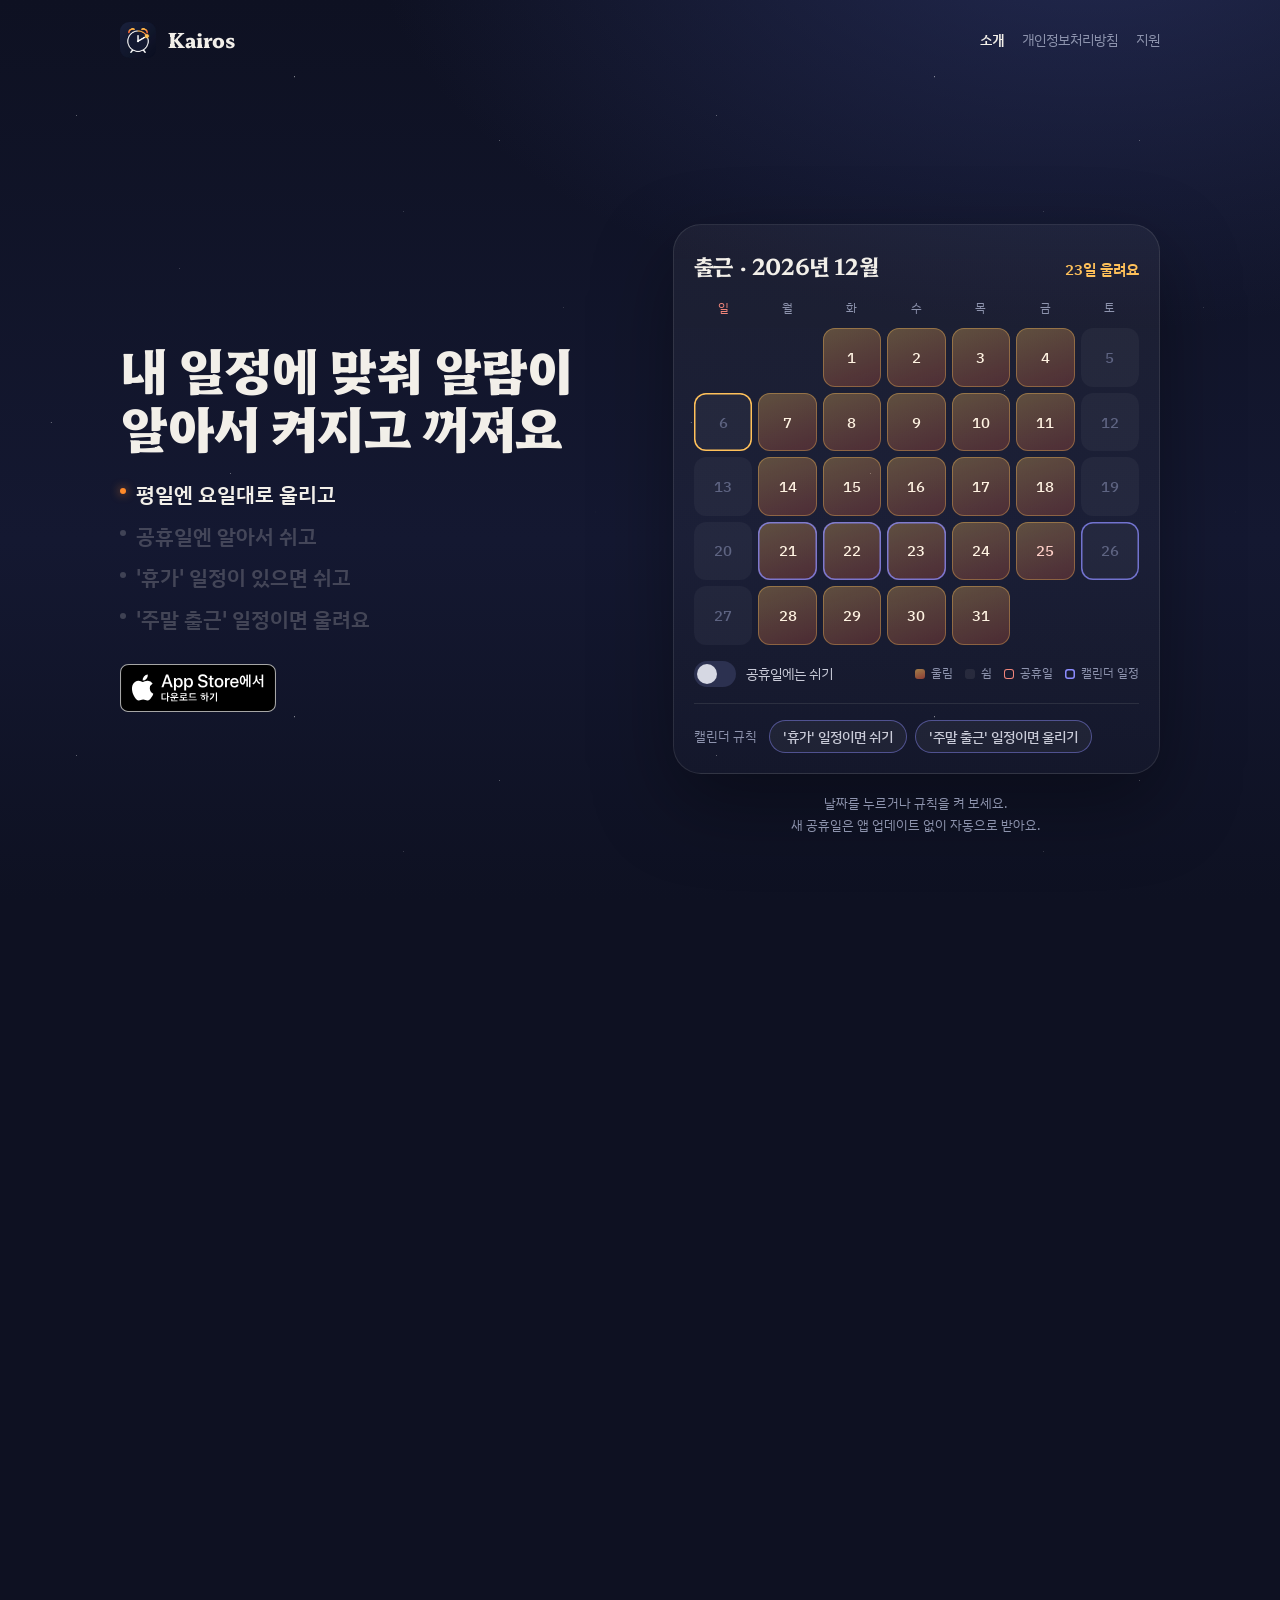
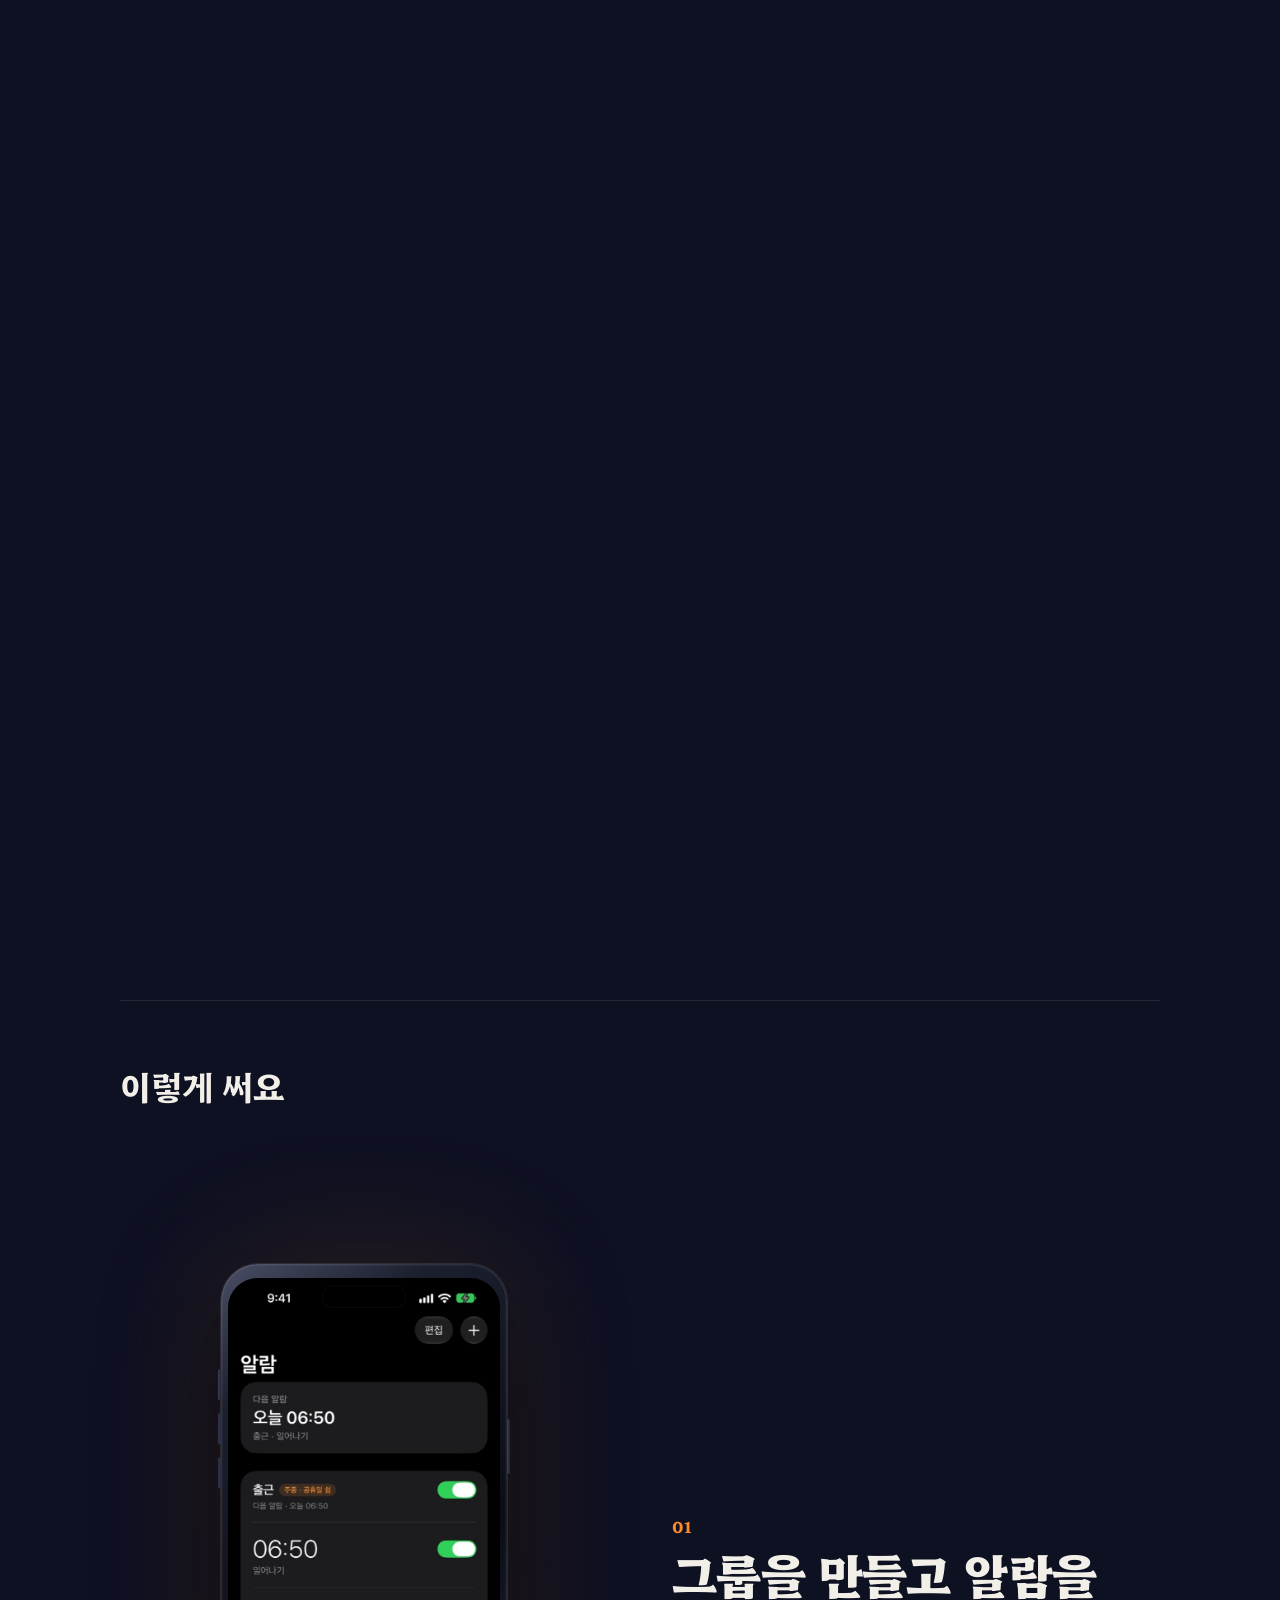
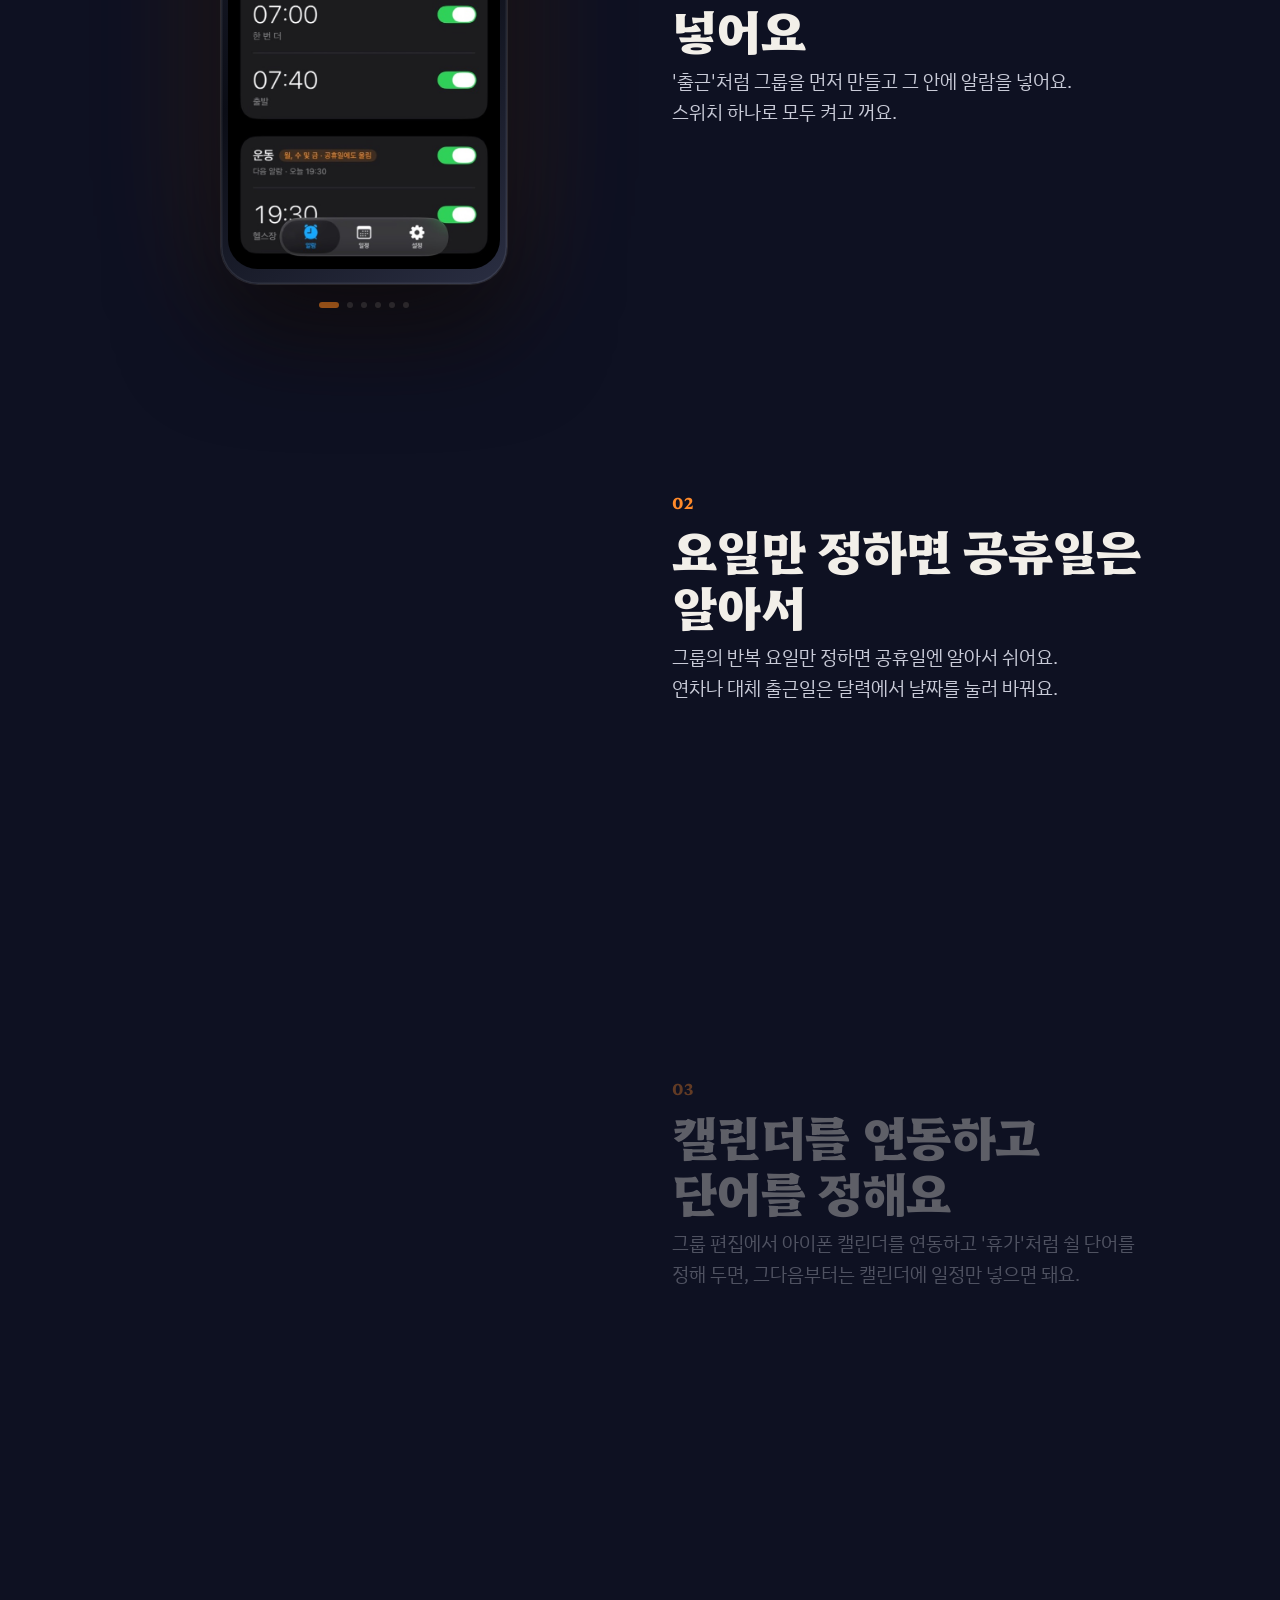
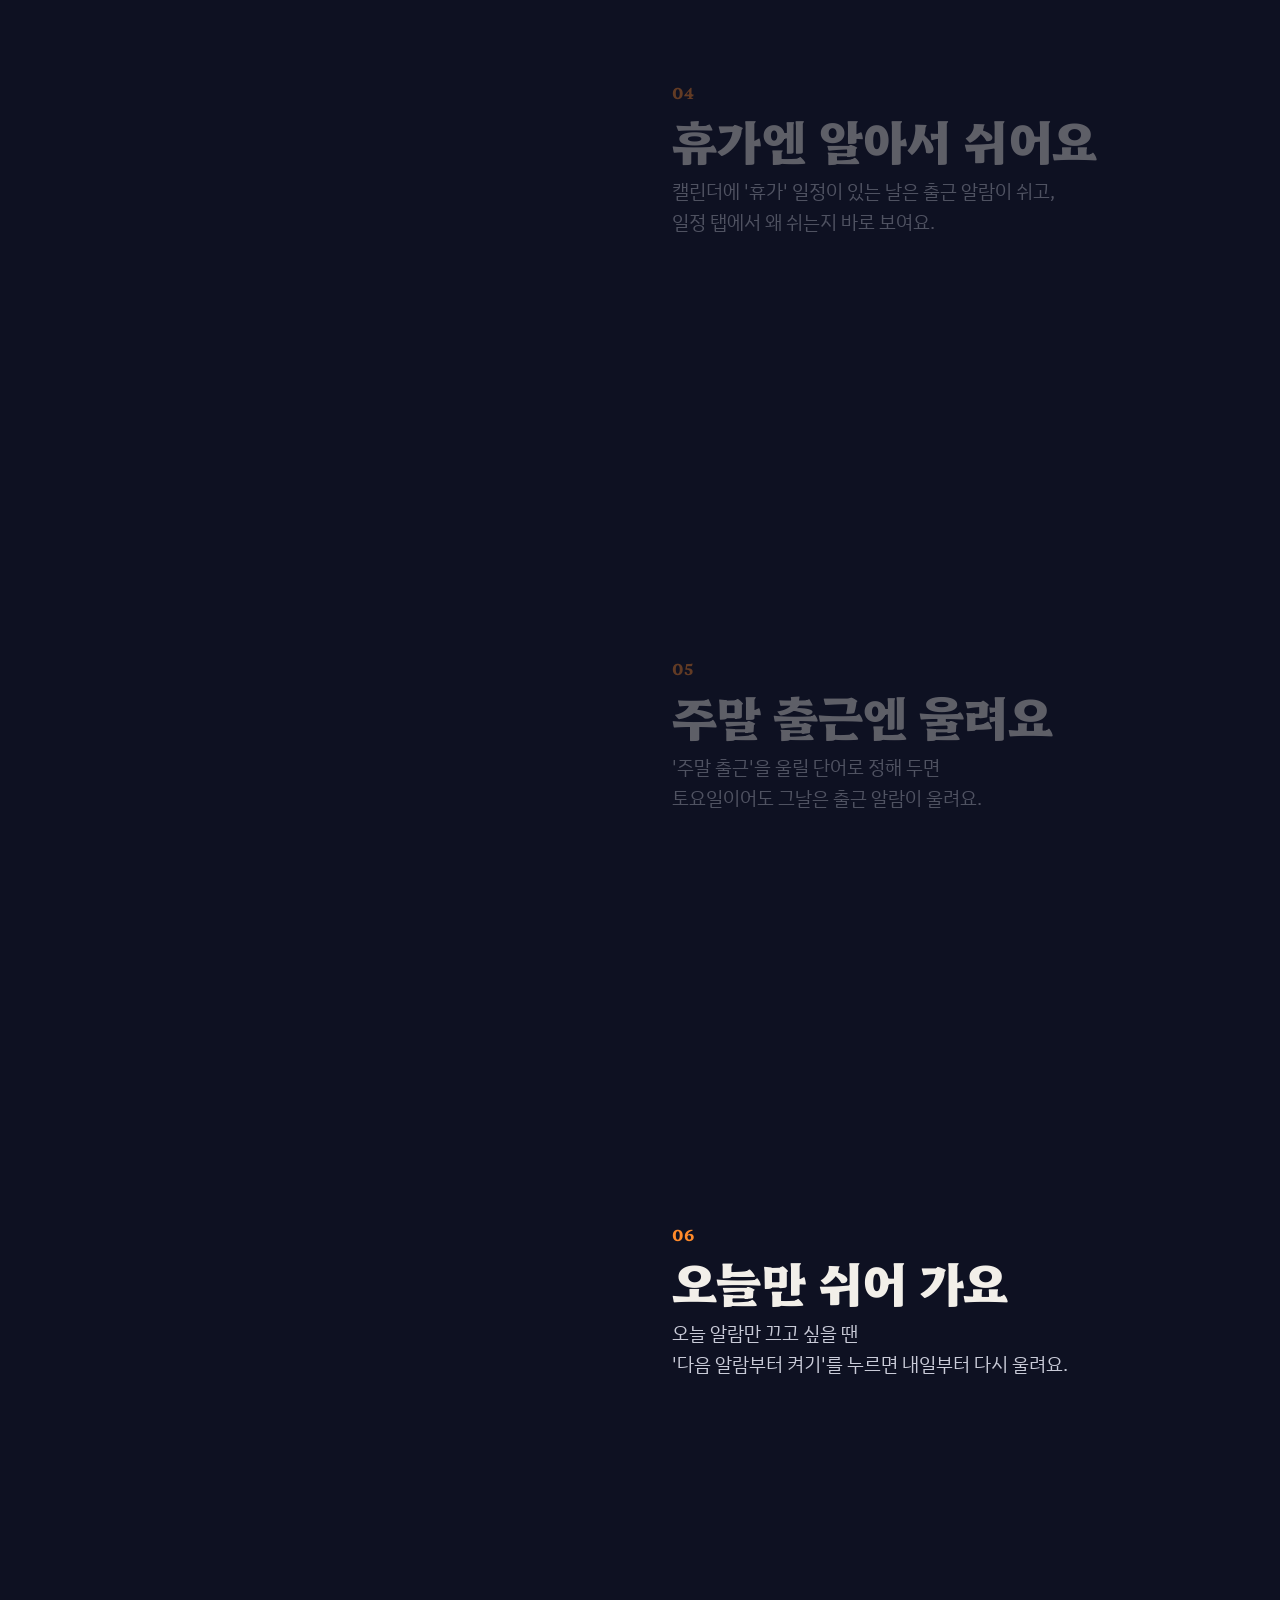
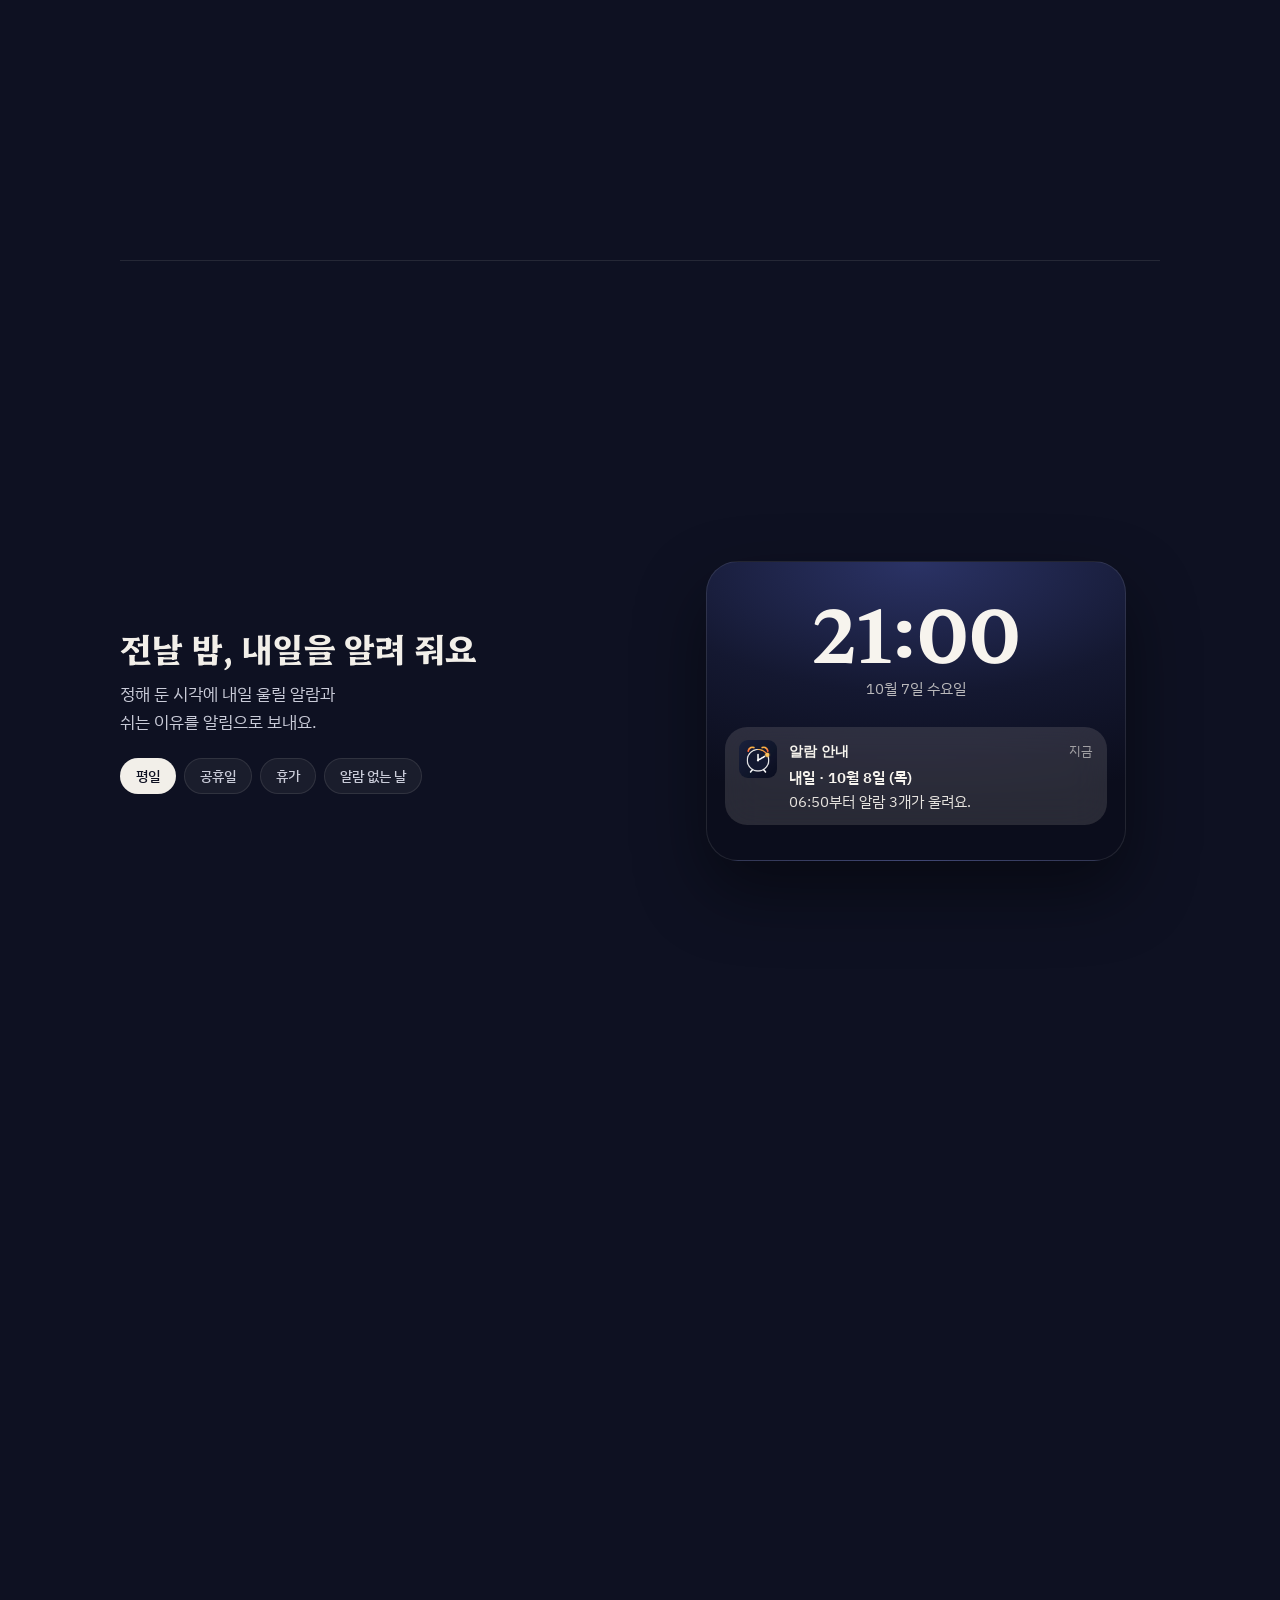
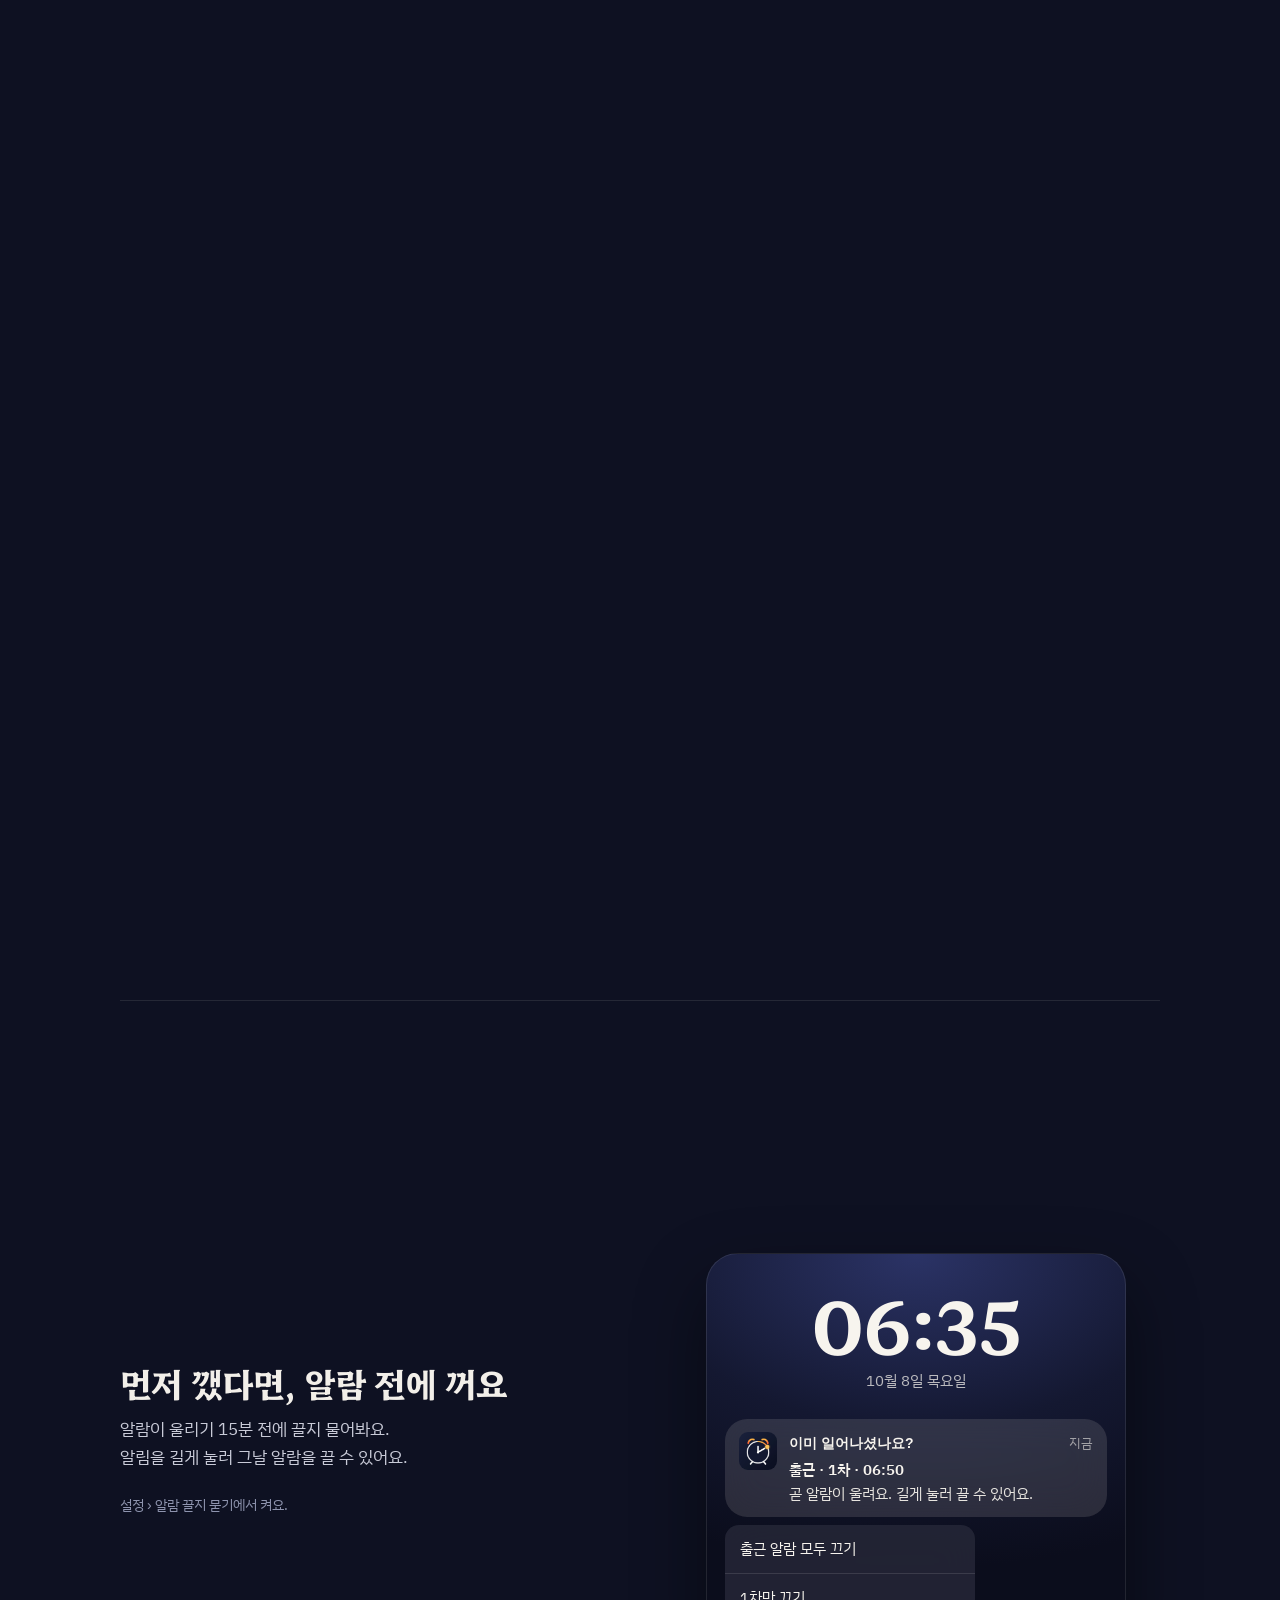
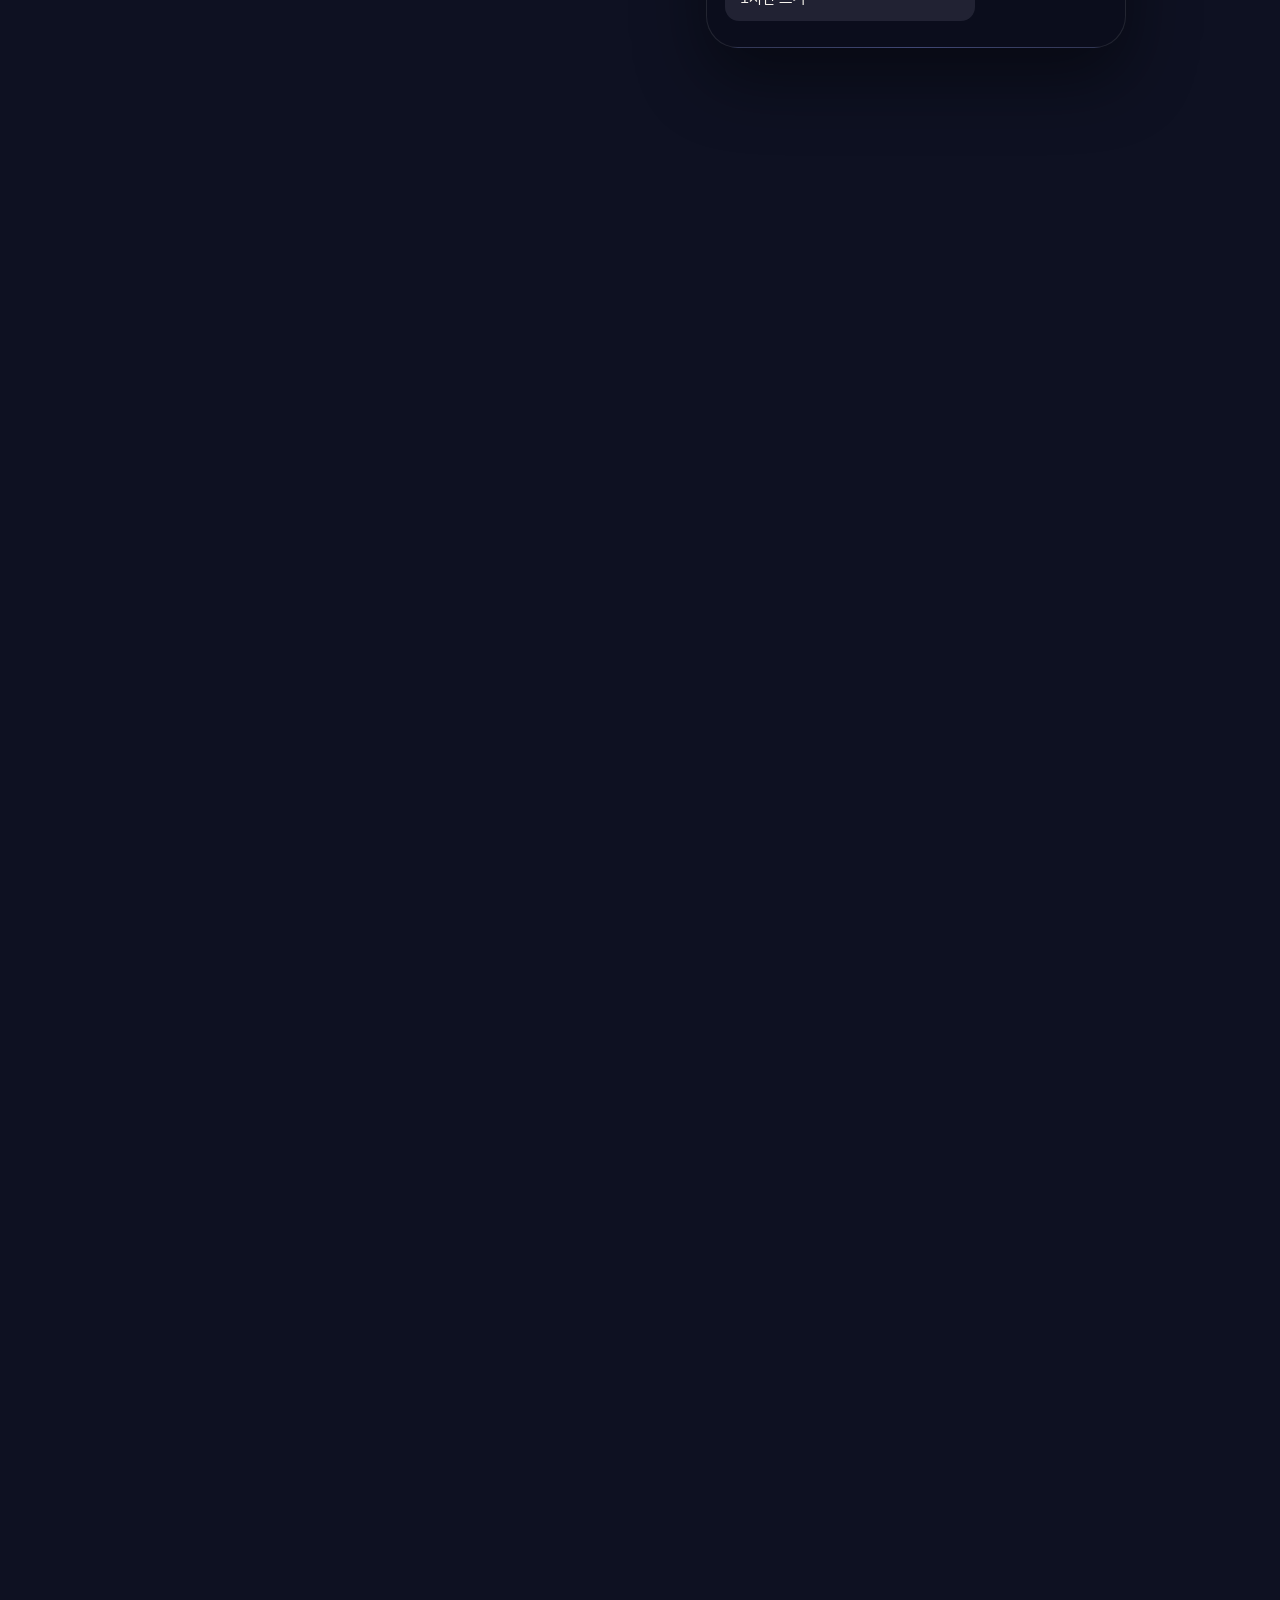
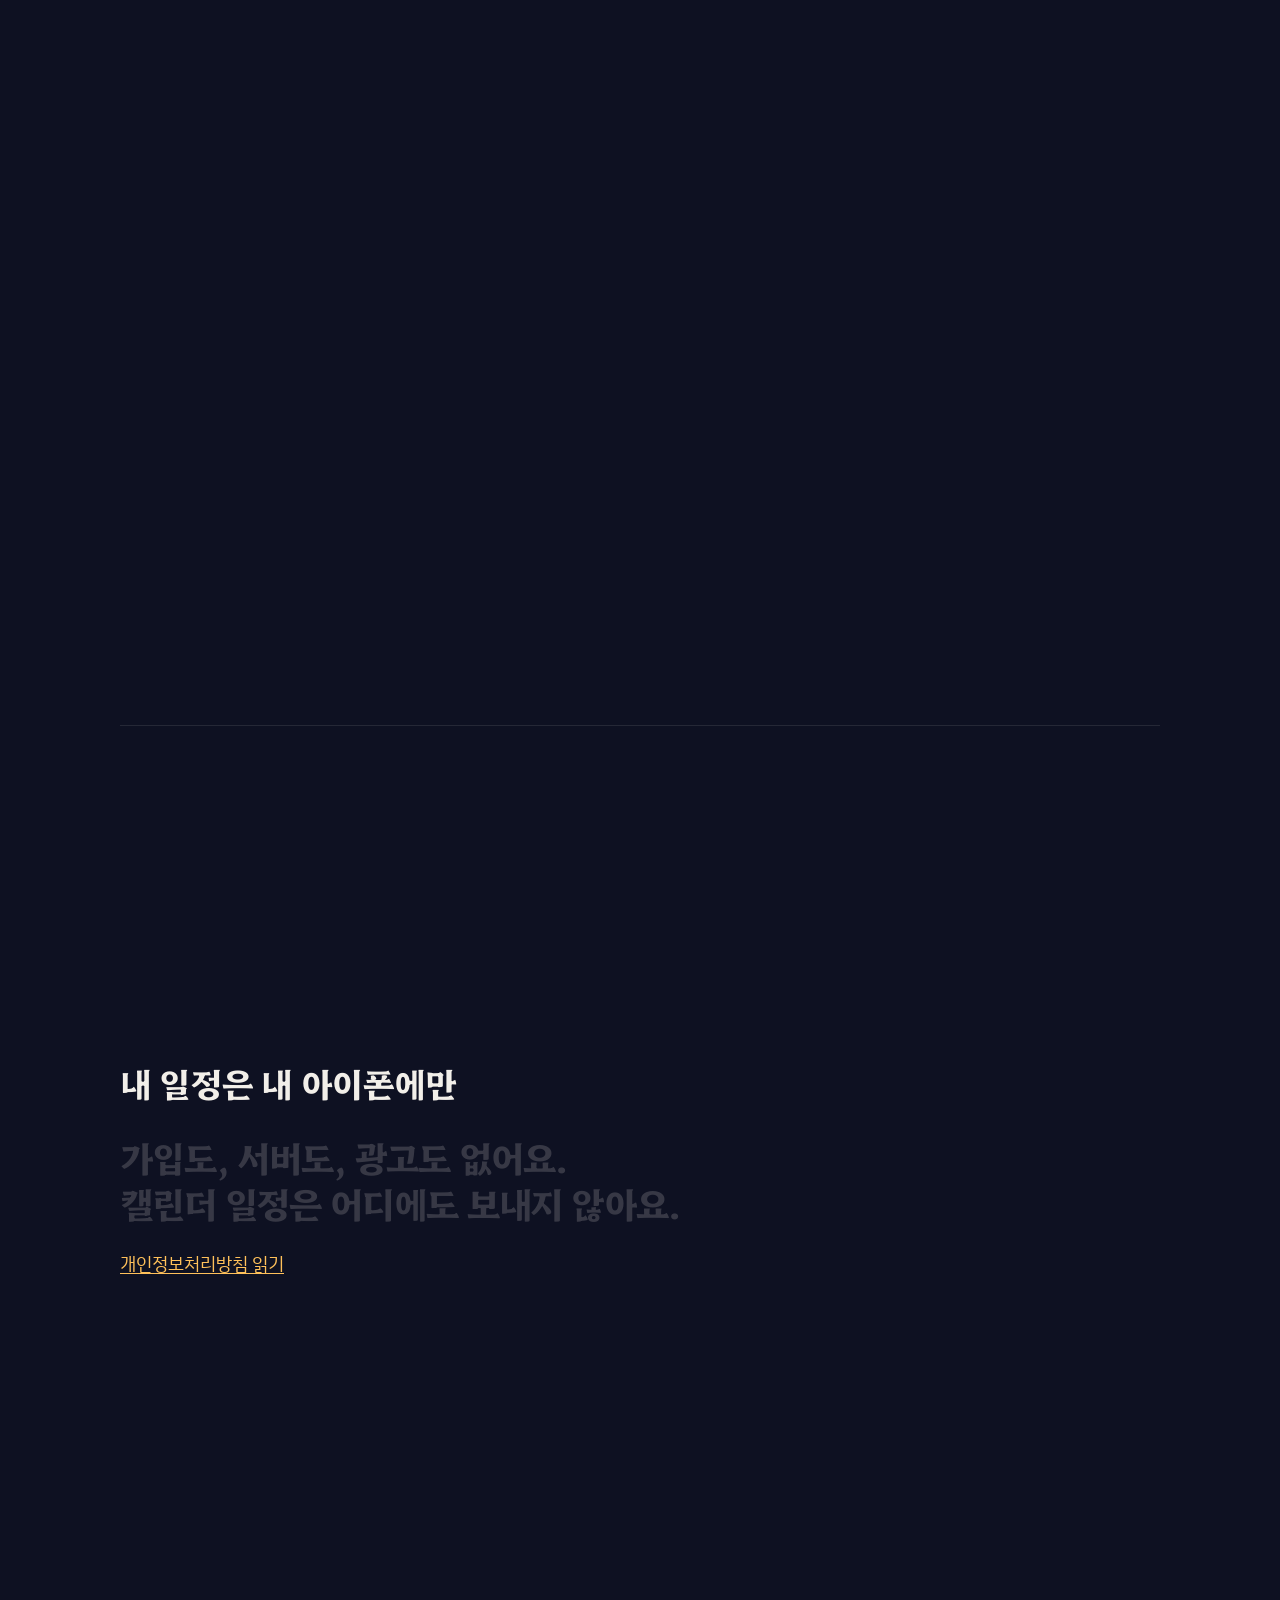
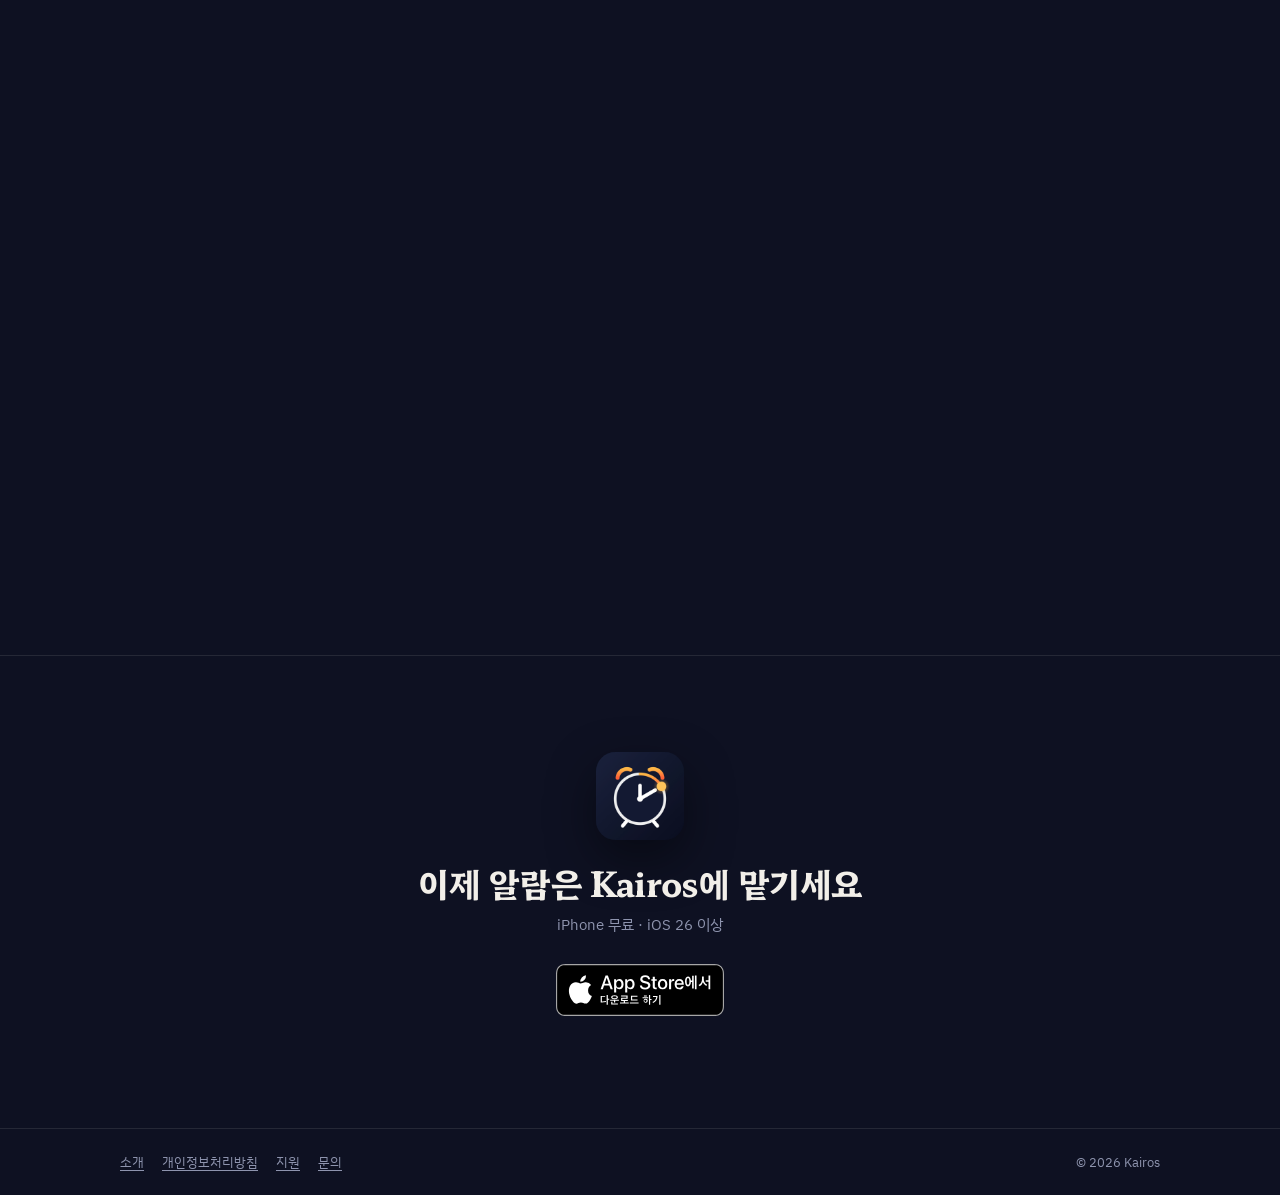
==== commit d69aeec0: "fix: '공휴일에는 쉬기' 규칙에 맞춰 데모와 안내를 고친다 데모 스위치를 '공휴일에는 쉬기'(끔이 기본)로 바꾸고, 켜면 고른 요일이 공휴일일 때 쉬고 끄면 요일대로 울리게 한" ====
--- a/index.html
+++ b/index.html
@@ -66,7 +66,7 @@
         <div class="grid" id="grid" role="group" aria-label="10월 달력. 날짜를 누르면 그날만 바뀌어요"></div>
         <div class="demo-foot">
           <button class="switch" id="holiday" role="switch" aria-checked="false">
-            <span class="track" aria-hidden="true"></span>공휴일에도 울리기
+            <span class="track" aria-hidden="true"></span>공휴일에는 쉬기
           </button>
           <div class="legend" aria-hidden="true">
             <span><i style="background:linear-gradient(160deg,rgba(255,193,90,.6),rgba(255,94,58,.5))"></i>울림</span>
@@ -211,8 +211,9 @@
   var weekdays = [1, 2, 3, 4, 5]; // 월–금 (0=일)
   var firstDow = new Date(year, month, 1).getDay();
   var days = new Date(year, month + 1, 0).getDate();
-  var ringOnHolidays = false;
-  var restRule = false, ringRule = false, holidayRest = true;
+  // '공휴일에는 쉬기'(앱과 같이 끔이 기본). 켜면 고른 요일이 공휴일일 때 쉬고, 끄면 공휴일이어도 요일대로 울린다.
+  var restOnHolidays = false;
+  var restRule = false, ringRule = false;
   // 데모용 캘린더 일정: 이번 달 셋째 주 월–수 '휴가', 그 주 토요일 '주말 출근'.
   var firstMon = 1 + ((8 - firstDow) % 7);
   var vacStart = firstMon + 14 > days - 5 ? firstMon + 7 : firstMon + 14;
@@ -255,12 +256,8 @@
 
   function baseRings(day) {
     var dow = (firstDow + day - 1) % 7;
-    // 켜면 요일과 상관없이 모든 공휴일에 울리고, 끄면 월–금 공휴일에만 쉬어요(앱과 같다).
-    // 토·일 공휴일은 끔이어도 고른 요일대로예요.
-    if (holidayName(day)) {
-      if (ringOnHolidays || !holidayRest) return weekdays.indexOf(dow) >= 0 || ringOnHolidays;
-      if (dow >= 1 && dow <= 5) return false;
-    }
+    // 공휴일 설정은 고른 요일에만 적용된다(앱과 같다). 고르지 않은 요일의 공휴일에는 울리지 않는다.
+    if (restOnHolidays && holidayName(day)) return false;
     return weekdays.indexOf(dow) >= 0;
   }
   function ruled(day) {
@@ -298,9 +295,12 @@
     render(false);
   }
 
+  function setRestOnHolidays(on) {
+    restOnHolidays = on;
+    toggle.setAttribute("aria-checked", on ? "true" : "false");
+  }
   toggle.addEventListener("click", function () {
-    ringOnHolidays = !ringOnHolidays;
-    toggle.setAttribute("aria-checked", ringOnHolidays ? "true" : "false");
+    setRestOnHolidays(!restOnHolidays);
     render(false);
   });
 
@@ -317,7 +317,7 @@
   bindRule("rule-ring", function (on) { ringRule = on; });
   // 스크롤 단계: 0 요일대로 → 1 공휴일 쉼 → 2 '휴가' 쉼 → 3 '주말 출근' 울림.
   window.KairosDemo = { stage: function (step) {
-    holidayRest = step >= 1; restRule = step >= 2; ringRule = step >= 3;
+    setRestOnHolidays(step >= 1); restRule = step >= 2; ringRule = step >= 3;
     document.getElementById("rule-rest").setAttribute("aria-pressed", restRule ? "true" : "false");
     document.getElementById("rule-ring").setAttribute("aria-pressed", ringRule ? "true" : "false");
     changed = {};
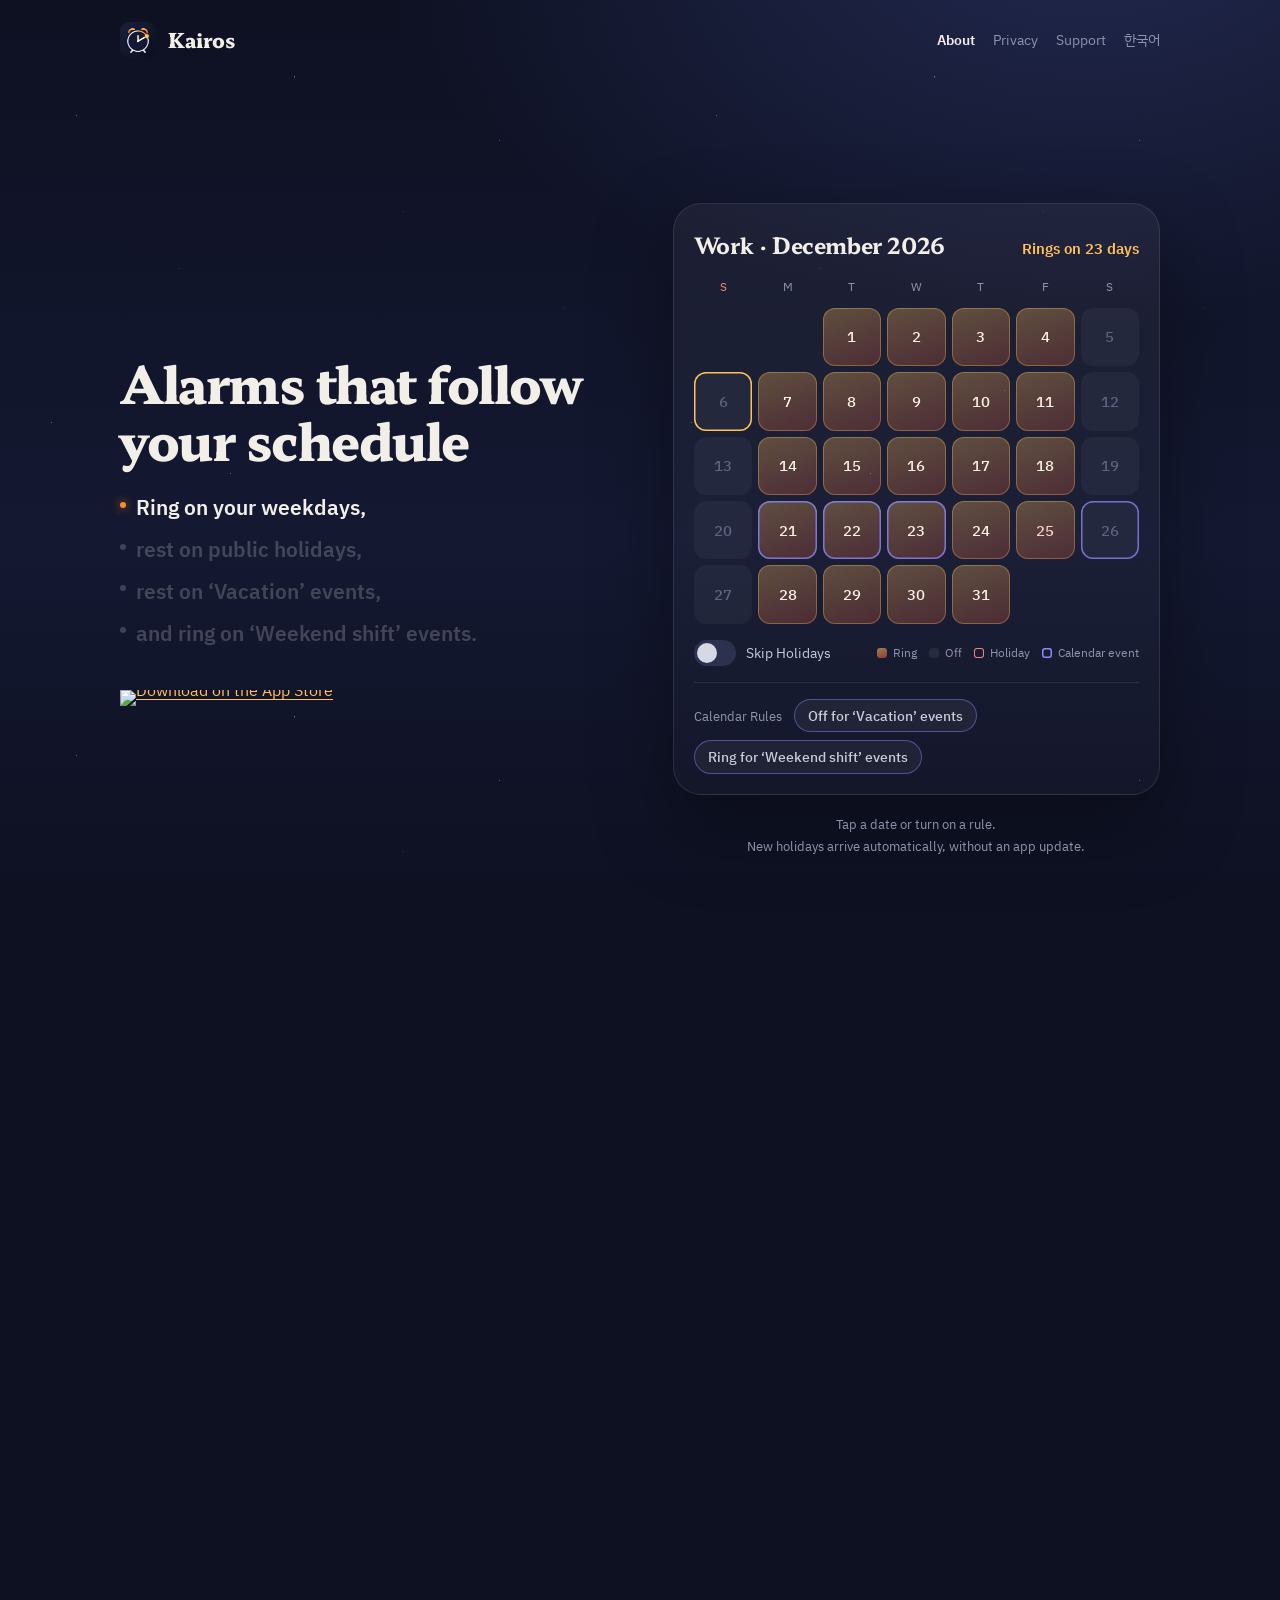
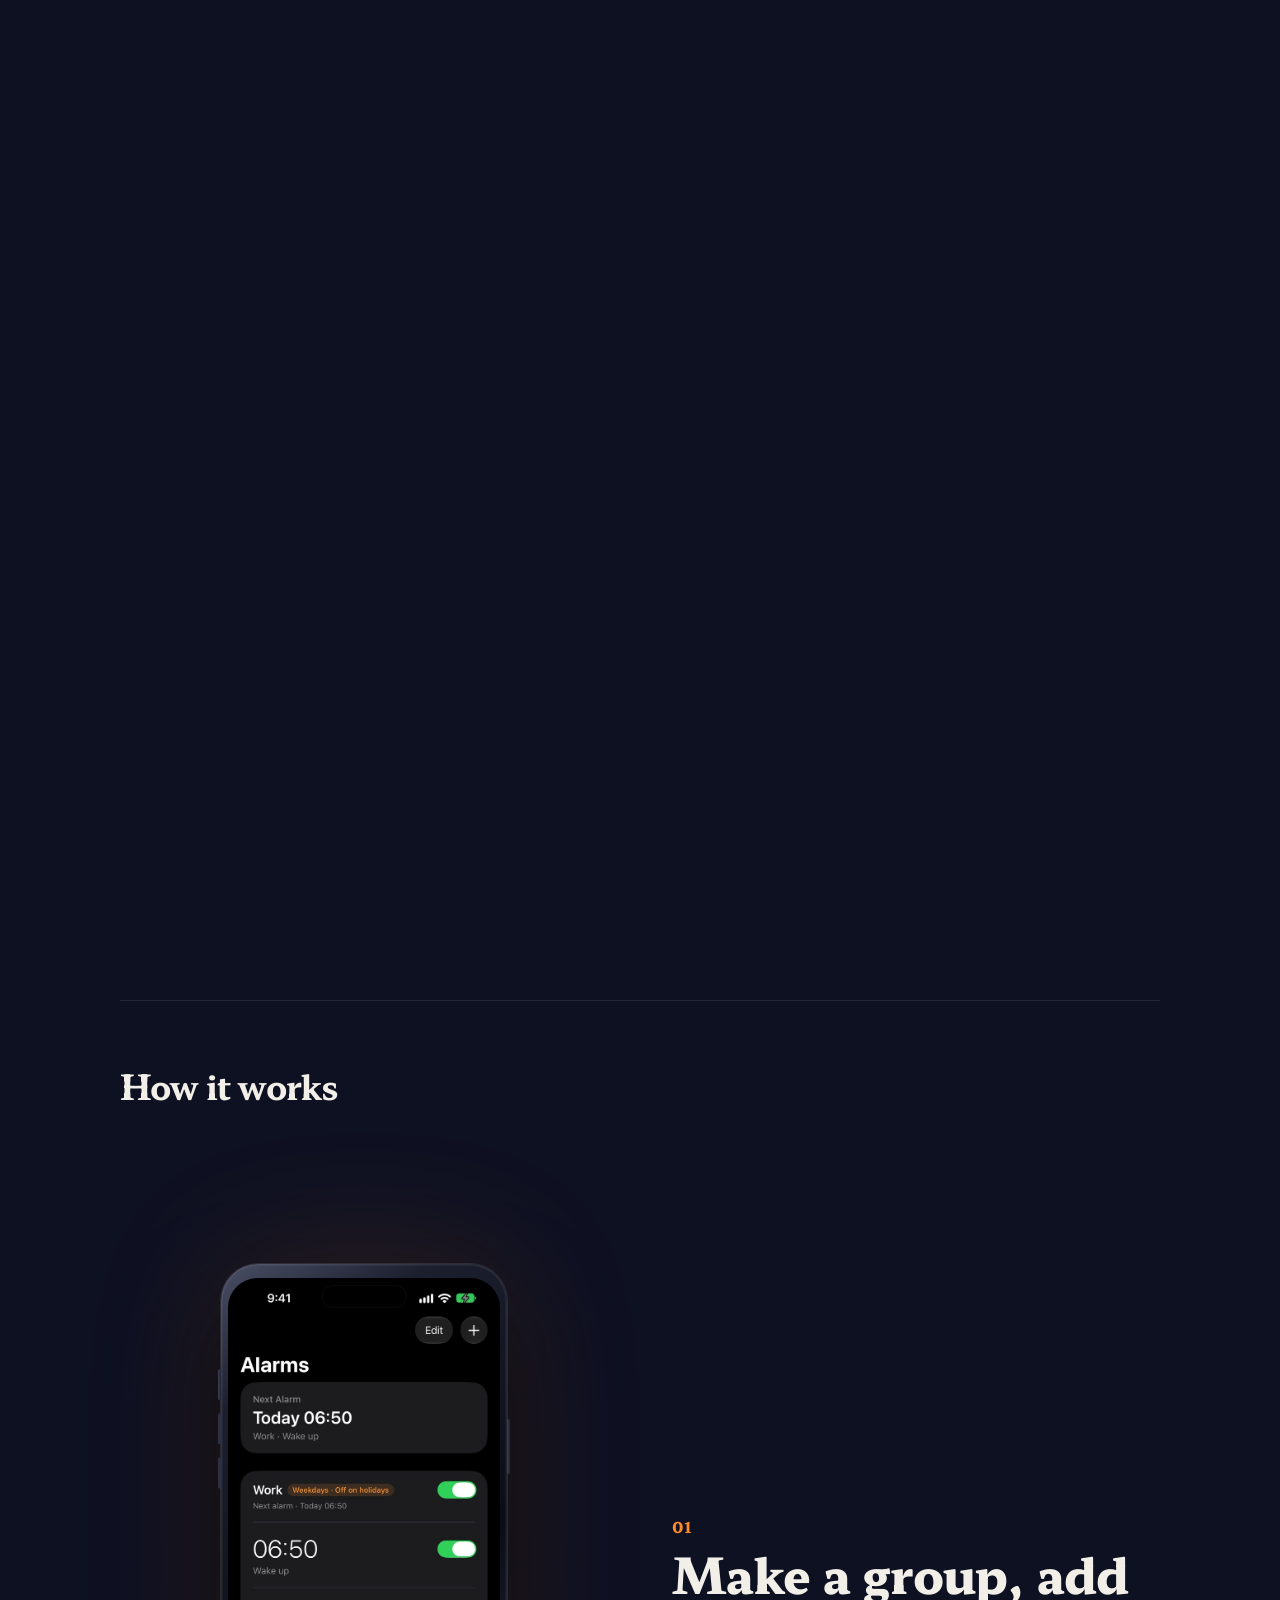
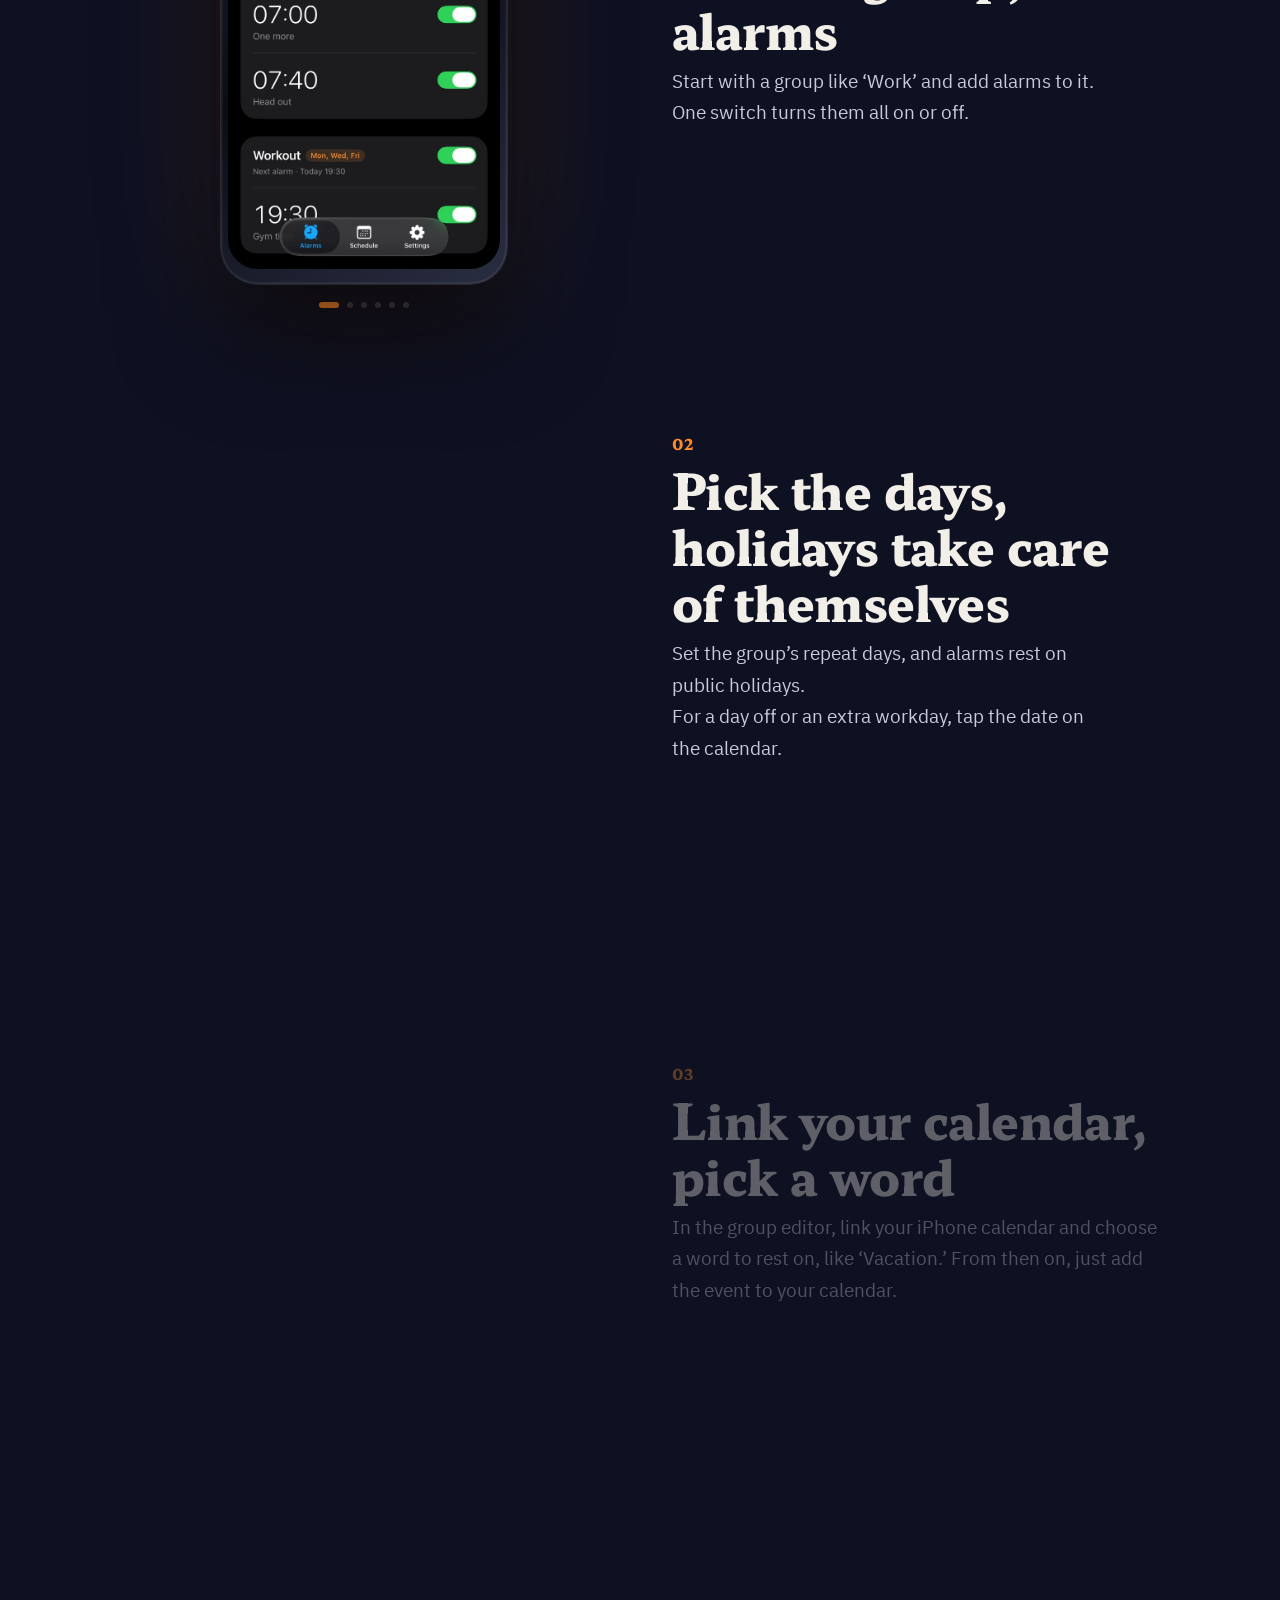
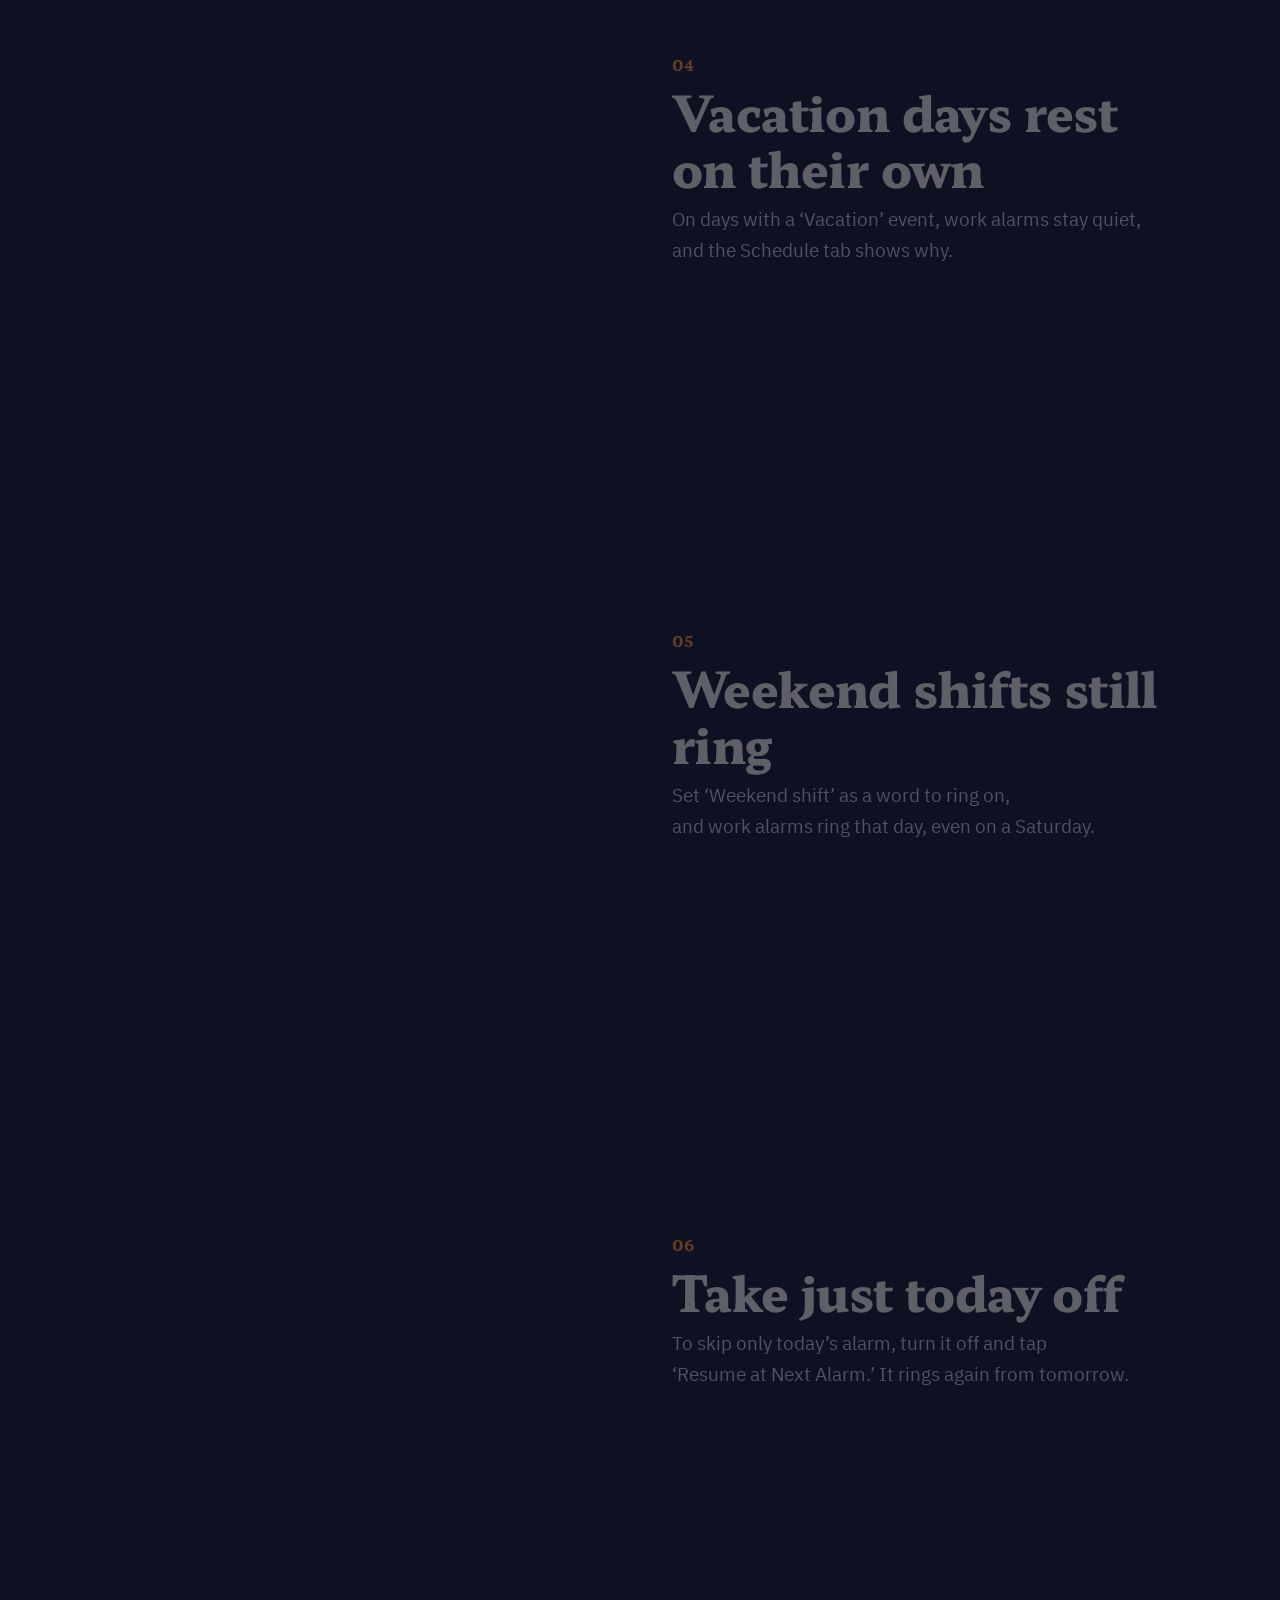
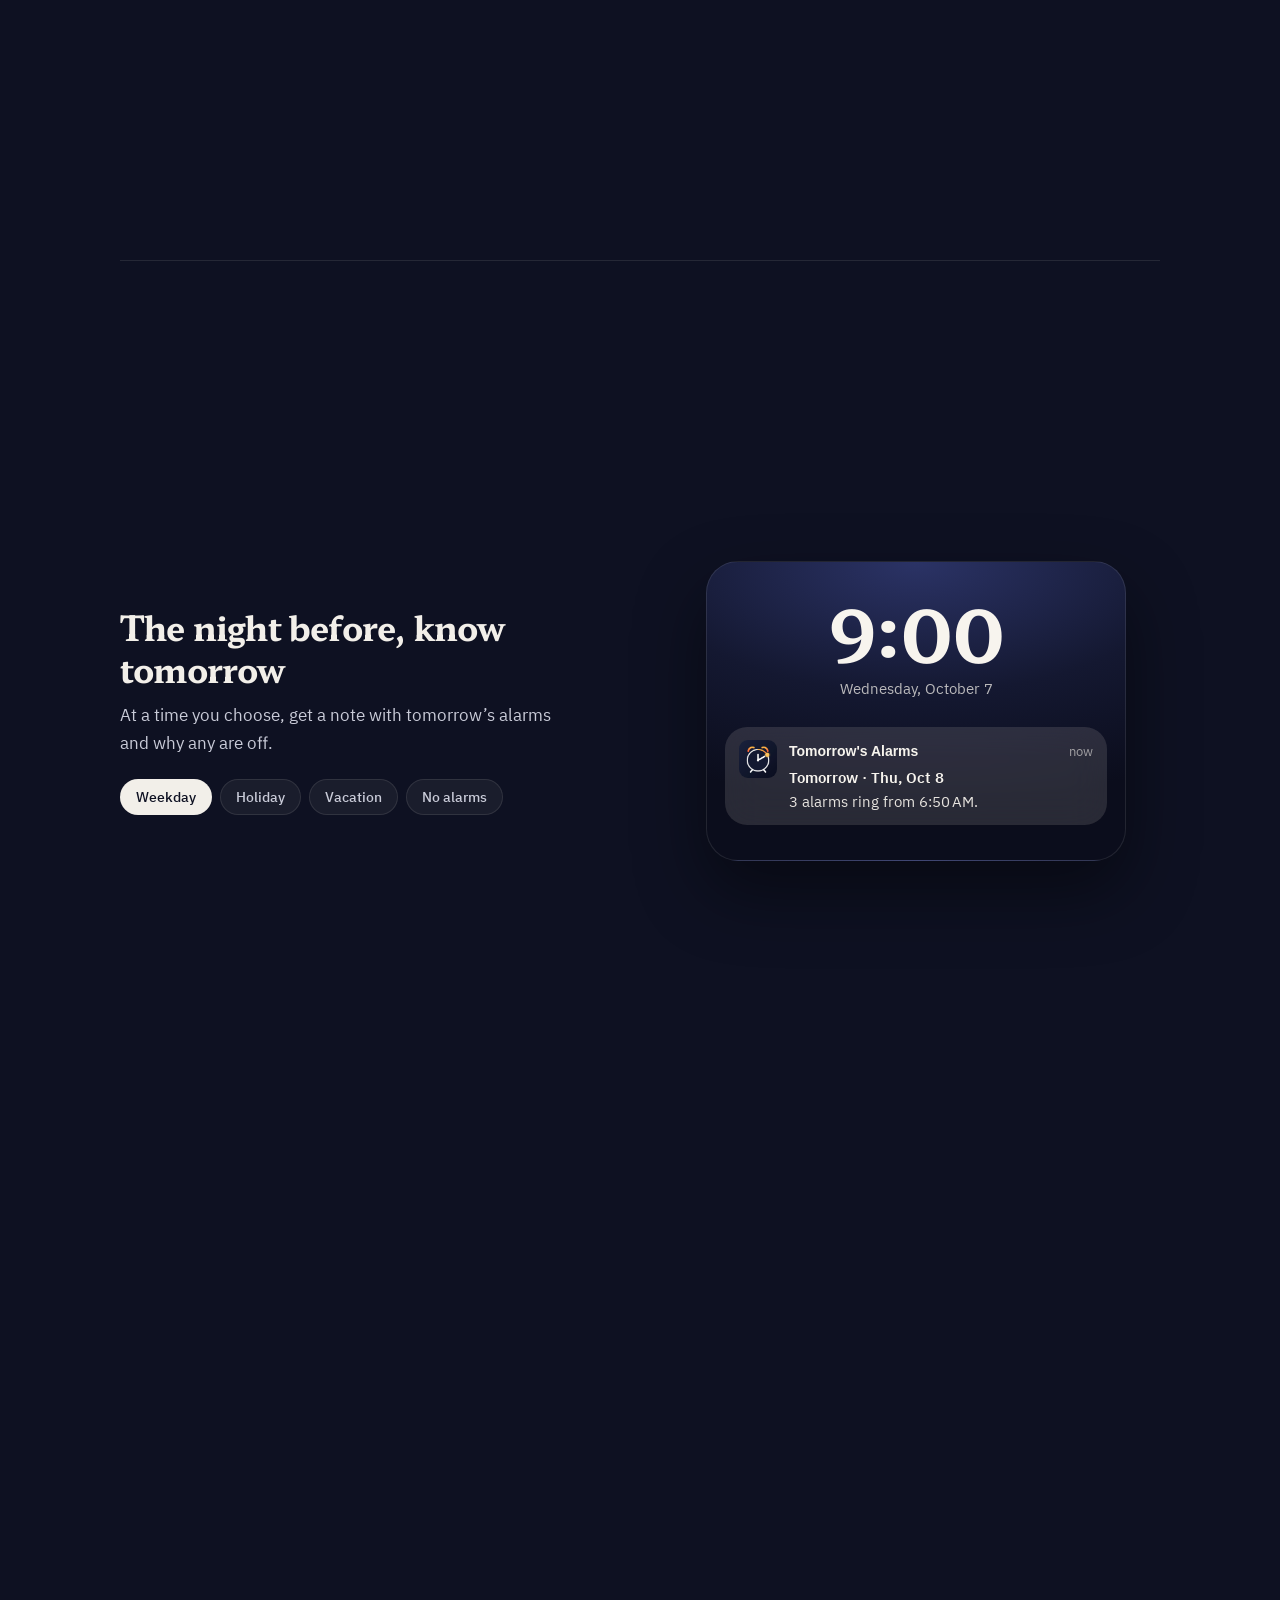
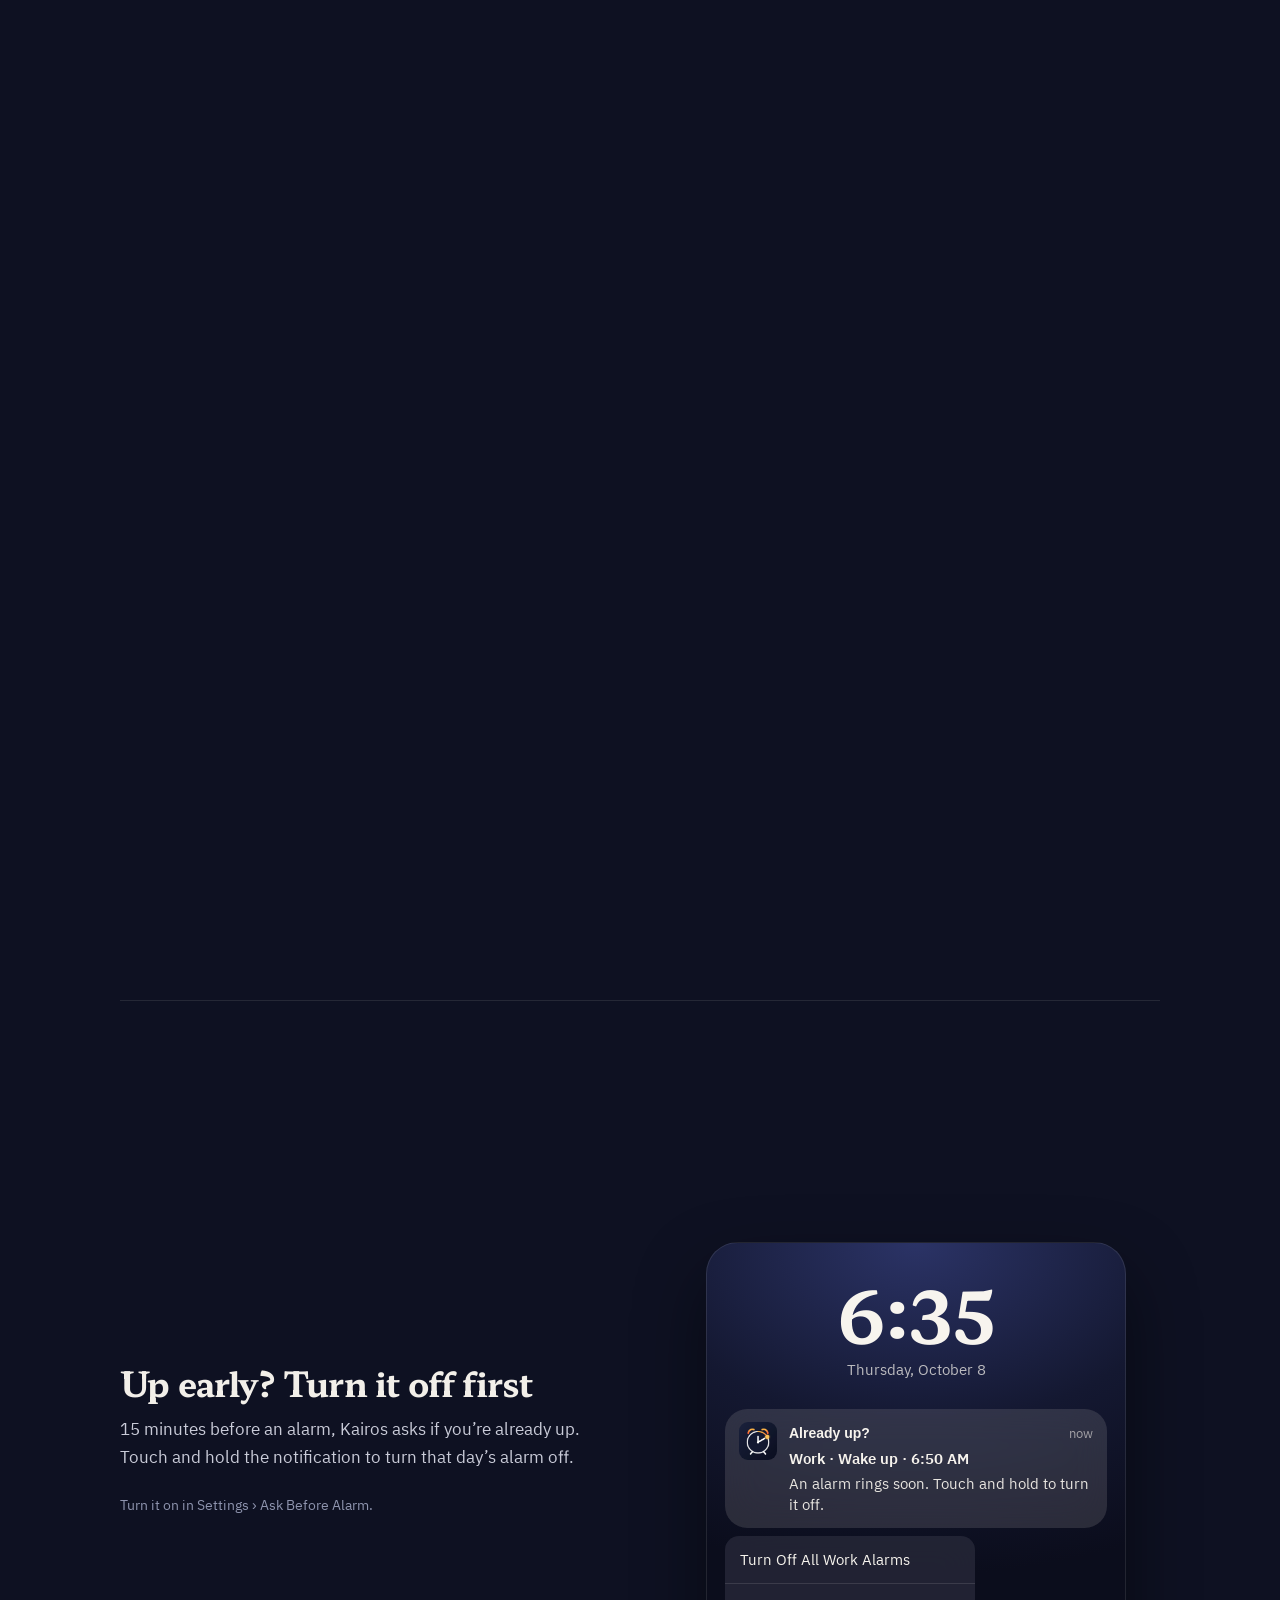
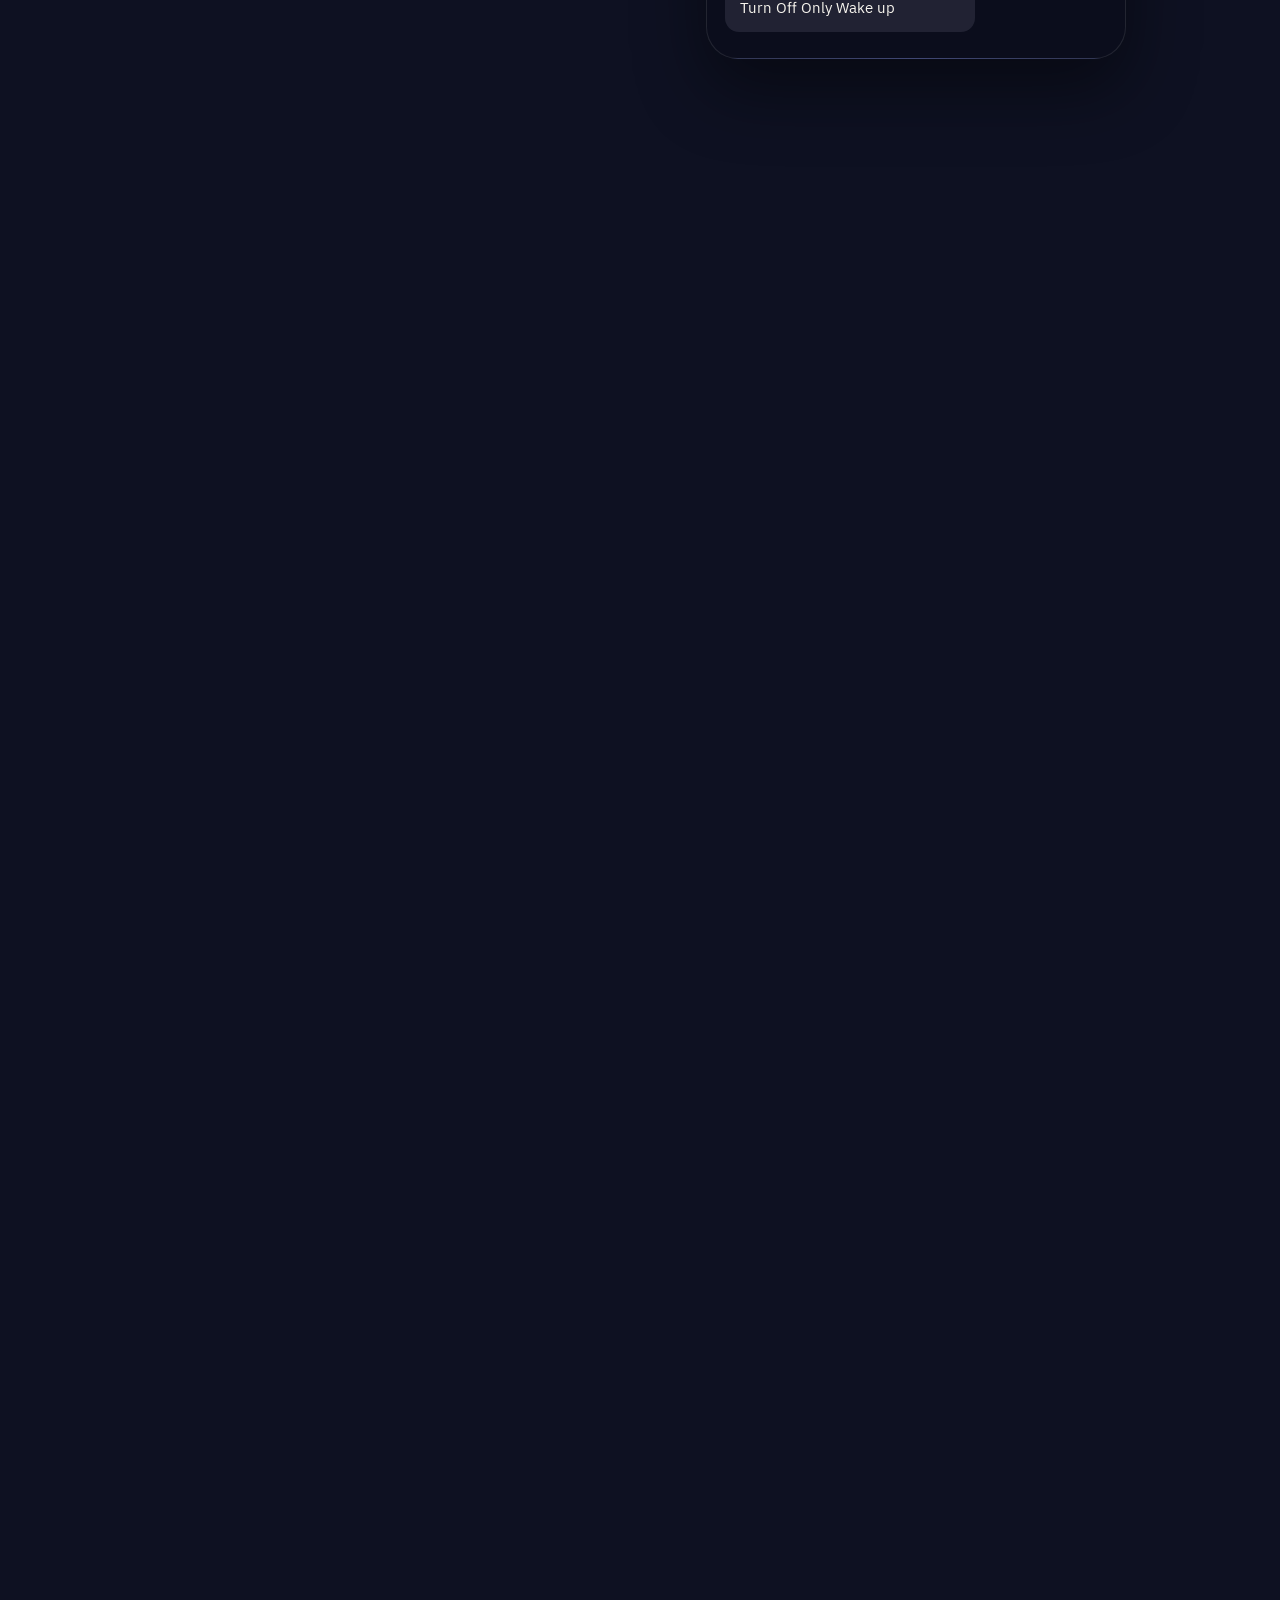
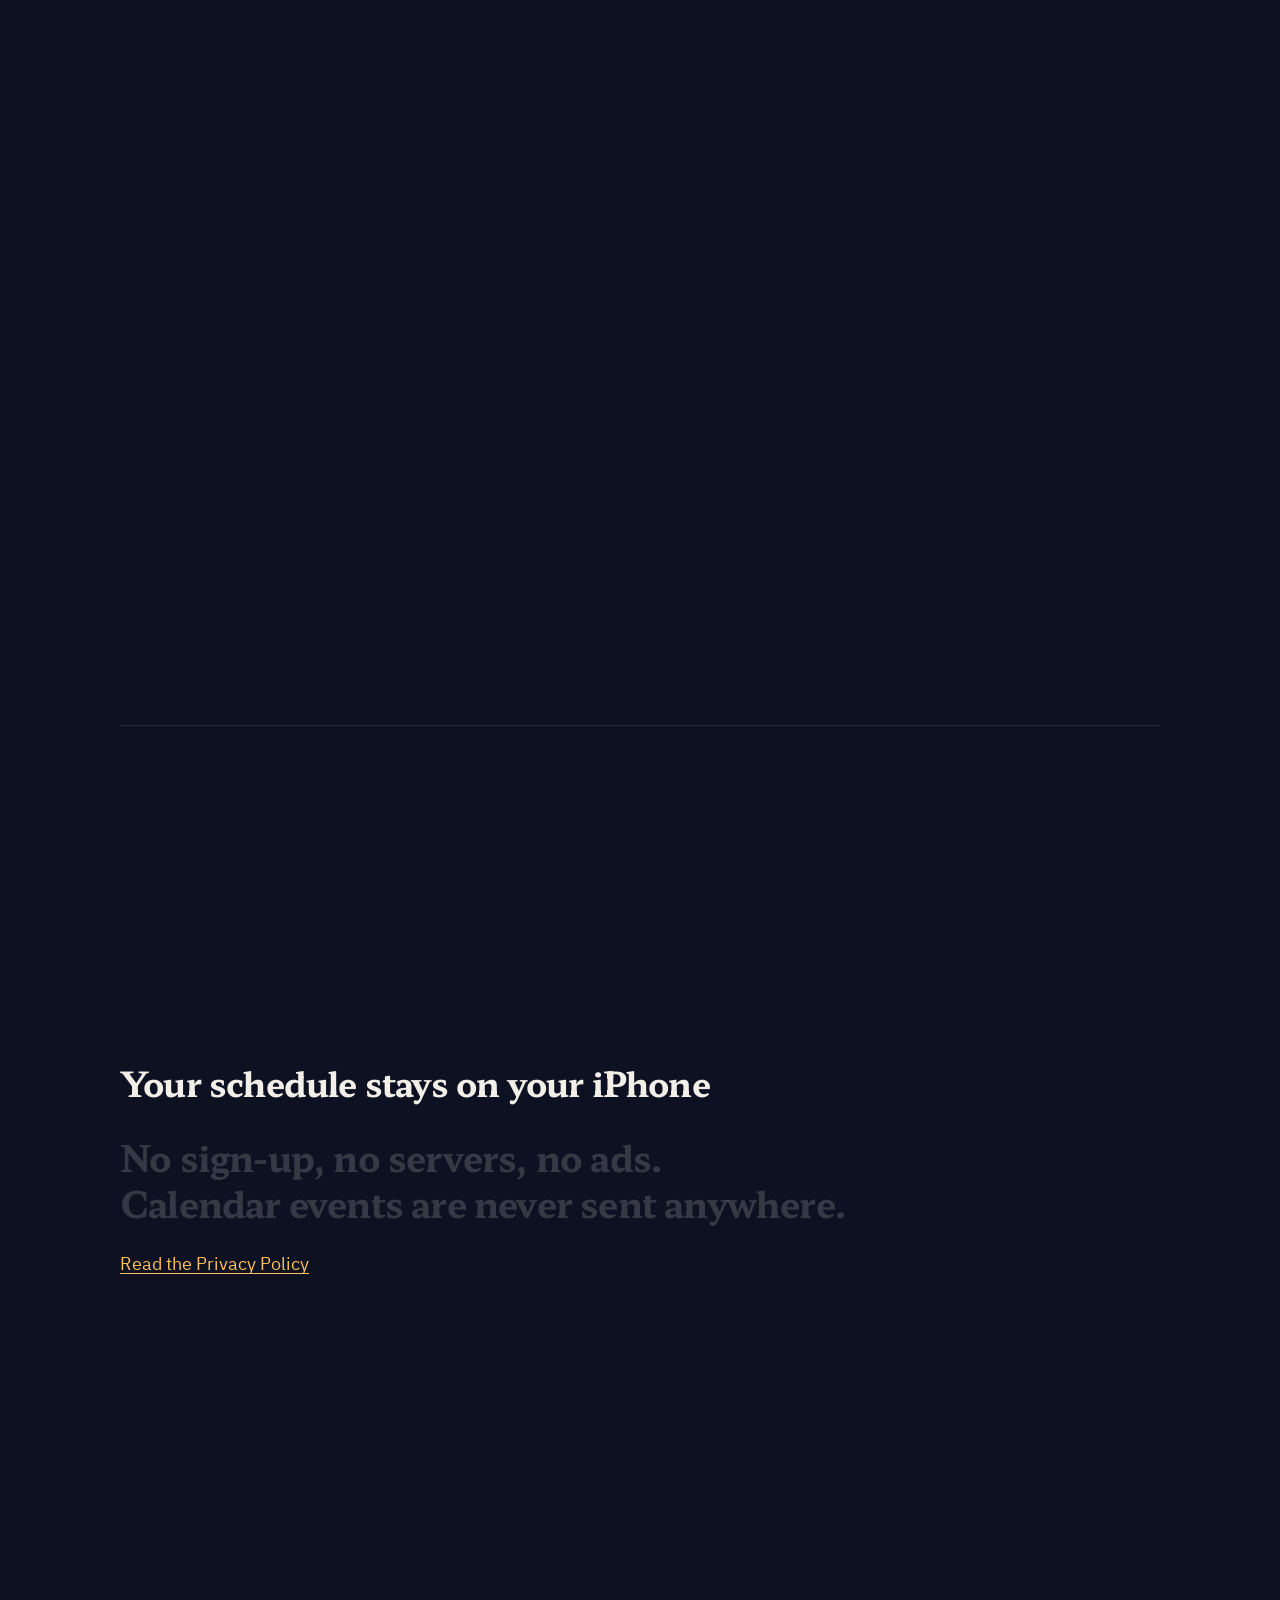
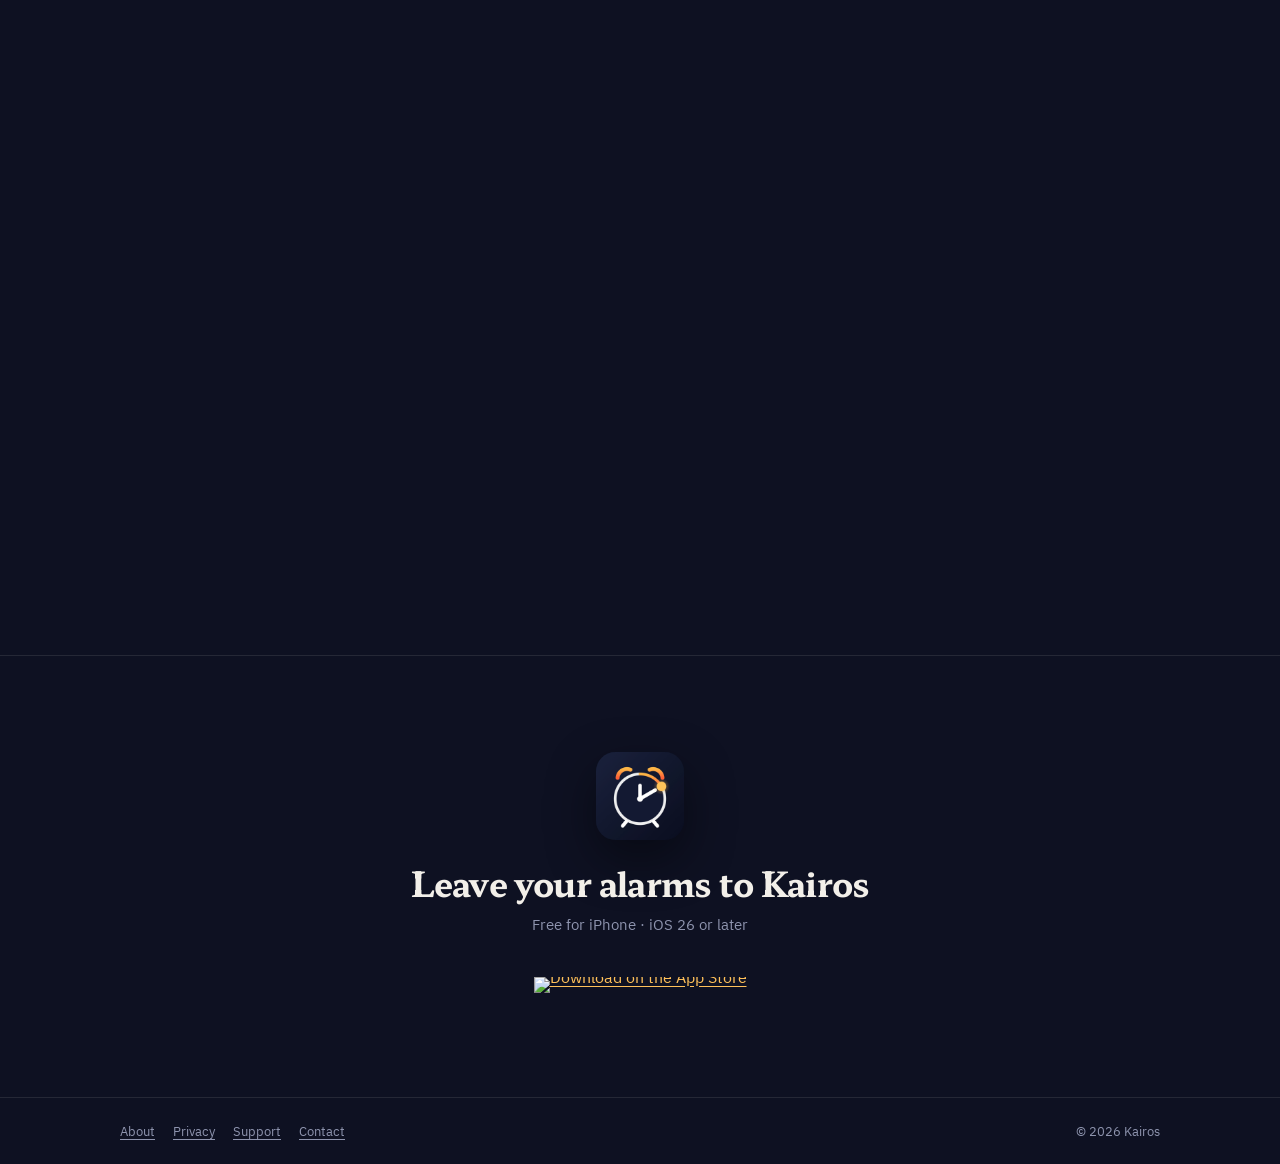
==== commit 5f0ff51a: "feat: 사이트를 영어로도 보이게 한다 브라우저 언어가 한국어가 아니면 영어로 보이고, 위쪽 English/한국어로 바꿀 수 있다. 소개 페이지 데모는 영어일 때 미국 공휴일을 " ====
--- a/index.html
+++ b/index.html
@@ -3,18 +3,19 @@
 <head>
 <meta charset="utf-8">
 <meta name="viewport" content="width=device-width, initial-scale=1, viewport-fit=cover">
-<title>Kairos — 내 일정에 맞춰 알람이 알아서 켜지고 꺼져요</title>
-<meta name="description" content="공휴일과 캘린더 일정을 보고 알람을 알아서 켜고 끄는 iPhone 알람 앱이에요. 알람을 그룹으로 묶어 한 번에 관리하세요.">
+<title data-en="Kairos — Alarms that follow your schedule">Kairos — 내 일정에 맞춰 알람이 알아서 켜지고 꺼져요</title>
+<meta name="description" data-en-content="An iPhone alarm app that turns alarms on and off with public holidays and your calendar. Group your alarms and manage them at once." content="공휴일과 캘린더 일정을 보고 알람을 알아서 켜고 끄는 iPhone 알람 앱이에요. 알람을 그룹으로 묶어 한 번에 관리하세요.">
 <meta name="theme-color" content="#141831">
 <link rel="icon" href="icon.png">
 <link rel="apple-touch-icon" href="icon.png">
 <meta property="og:type" content="website">
 <meta property="og:site_name" content="Kairos">
 <meta property="og:locale" content="ko_KR">
+<meta property="og:locale:alternate" content="en_US">
 <meta property="og:url" content="https://kairos.vicals.com/">
-<meta property="og:title" content="Kairos — 일정에 맞춰 움직이는 알람">
+<meta property="og:title" data-en-content="Kairos — Alarms that follow your schedule" content="Kairos — 일정에 맞춰 움직이는 알람">
 <meta name="apple-itunes-app" content="app-id=6819537411">
-<meta property="og:description" content="매일 켜고 끌 필요 없는 알람">
+<meta property="og:description" data-en-content="Alarms you don’t have to switch every day" content="매일 켜고 끌 필요 없는 알람">
 <meta property="og:image" content="https://kairos.vicals.com/og-image.png">
 <meta property="og:image:width" content="1200">
 <meta property="og:image:height" content="630">
@@ -28,6 +29,7 @@
 <link rel="preconnect" href="https://fonts.gstatic.com" crossorigin>
 <link href="https://fonts.googleapis.com/css2?family=Hahmlet:wght@500;700;800&family=IBM+Plex+Sans+KR:wght@400;500;600&display=swap" rel="stylesheet">
 <link rel="stylesheet" href="style.css">
+<script src="i18n.js"></script>
 <script>if (!matchMedia('(prefers-reduced-motion: reduce)').matches) document.documentElement.classList.add('motion');</script>
 </head>
 <body>
@@ -35,10 +37,11 @@
 <div class="wrap">
   <header class="top">
     <a href="index.html" style="display:flex;align-items:center;gap:12px;color:inherit;text-decoration:none"><img src="icon.png" alt=""><span class="name">Kairos</span></a>
-    <nav aria-label="페이지">
-      <a href="index.html" aria-current="page">소개</a>
-      <a href="privacy.html">개인정보처리방침</a>
-      <a href="support.html">지원</a>
+    <nav aria-label="페이지" data-en-aria-label="Pages">
+      <a href="index.html" aria-current="page" data-en="About">소개</a>
+      <a href="privacy.html" data-en="Privacy">개인정보처리방침</a>
+      <a href="support.html" data-en="Support">지원</a>
+      <a class="lang-switch" href="#">English</a>
     </nav>
   </header>
 
@@ -47,14 +50,14 @@
     <div class="sticky">
     <div class="hero">
       <div class="hero-copy">
-        <h1>내 일정에 맞춰 알람이<br>알아서 켜지고 꺼져요</h1>
-        <ol class="story" aria-label="스크롤하면 달력이 바뀌어요">
-          <li data-i="0">평일엔 요일대로 울리고</li>
-          <li data-i="1">공휴일엔 알아서 쉬고</li>
-          <li data-i="2">'휴가' 일정이 있으면 쉬고</li>
-          <li data-i="3">'주말 출근' 일정이면 울려요</li>
+        <h1 data-en="Alarms that follow<br>your schedule">내 일정에 맞춰 알람이<br>알아서 켜지고 꺼져요</h1>
+        <ol class="story" aria-label="스크롤하면 달력이 바뀌어요" data-en-aria-label="Scroll to change the calendar">
+          <li data-i="0" data-en="Ring on your weekdays,">평일엔 요일대로 울리고</li>
+          <li data-i="1" data-en="rest on public holidays,">공휴일엔 알아서 쉬고</li>
+          <li data-i="2" data-en="rest on ‘Vacation’ events,">'휴가' 일정이 있으면 쉬고</li>
+          <li data-i="3" data-en="and ring on ‘Weekend shift’ events.">'주말 출근' 일정이면 울려요</li>
         </ol>
-        <a class="store-badge" href="https://apps.apple.com/kr/app/kairos-smart-alarm/id6819537411"><img src="appstore-badge.svg" alt="App Store에서 다운로드하기" width="156" height="48"></a>
+        <a class="store-badge" href="https://apps.apple.com/kr/app/kairos-smart-alarm/id6819537411" data-en-href="https://apps.apple.com/us/app/kairos-smart-alarm/id6819537411"><img src="appstore-badge.svg" data-en-src="https://toolbox.marketingtools.apple.com/api/v2/badges/download-on-the-app-store/black/en-us" alt="App Store에서 다운로드하기" data-en-alt="Download on the App Store" width="156" height="48"></a>
       </div>
 
       <div class="demo-col">
@@ -63,53 +66,53 @@
           <span class="month" id="demo-title">출근 · 2026년 10월</span>
           <span class="count" id="count" aria-live="polite"></span>
         </div>
-        <div class="grid" id="grid" role="group" aria-label="10월 달력. 날짜를 누르면 그날만 바뀌어요"></div>
+        <div class="grid" id="grid" role="group" aria-label="10월 달력. 날짜를 누르면 그날만 바뀌어요" data-en-aria-label="Calendar. Tap a date to change just that day"></div>
         <div class="demo-foot">
-          <button class="switch" id="holiday" role="switch" aria-checked="false">
+          <button class="switch" id="holiday" role="switch" aria-checked="false" data-en="&lt;span class=&quot;track&quot; aria-hidden=&quot;true&quot;&gt;&lt;/span&gt;Skip Holidays">
             <span class="track" aria-hidden="true"></span>공휴일에는 쉬기
           </button>
           <div class="legend" aria-hidden="true">
-            <span><i style="background:linear-gradient(160deg,rgba(255,193,90,.6),rgba(255,94,58,.5))"></i>울림</span>
-            <span><i style="background:rgba(242,239,233,.08)"></i>쉼</span>
-            <span><i style="background:transparent;box-shadow:inset 0 0 0 1px #F0857A"></i>공휴일</span>
-            <span><i style="background:transparent;box-shadow:inset 0 0 0 1.5px #8C8CFF"></i>캘린더 일정</span>
+            <span><i style="background:linear-gradient(160deg,rgba(255,193,90,.6),rgba(255,94,58,.5))"></i><b data-en="Ring" style="font-weight:inherit">울림</b></span>
+            <span><i style="background:rgba(242,239,233,.08)"></i><b data-en="Off" style="font-weight:inherit">쉼</b></span>
+            <span><i style="background:transparent;box-shadow:inset 0 0 0 1px #F0857A"></i><b data-en="Holiday" style="font-weight:inherit">공휴일</b></span>
+            <span><i style="background:transparent;box-shadow:inset 0 0 0 1.5px #8C8CFF"></i><b data-en="Calendar event" style="font-weight:inherit">캘린더 일정</b></span>
           </div>
         </div>
-        <div class="rules" role="group" aria-label="캘린더 규칙">
-          <span class="rules-label">캘린더 규칙</span>
-          <button class="chip" id="rule-rest" type="button" aria-pressed="false">'휴가' 일정이면 쉬기</button>
-          <button class="chip" id="rule-ring" type="button" aria-pressed="false">'주말 출근' 일정이면 울리기</button>
-        </div>
-      </div>
-      <p class="hint">날짜를 누르거나 규칙을 켜 보세요.<br>새 공휴일은 앱 업데이트 없이 자동으로 받아요.</p>
+        <div class="rules" role="group" aria-label="캘린더 규칙" data-en-aria-label="Calendar rules">
+          <span class="rules-label" data-en="Calendar Rules">캘린더 규칙</span>
+          <button class="chip" id="rule-rest" type="button" aria-pressed="false" data-en="Off for ‘Vacation’ events">'휴가' 일정이면 쉬기</button>
+          <button class="chip" id="rule-ring" type="button" aria-pressed="false" data-en="Ring for ‘Weekend shift’ events">'주말 출근' 일정이면 울리기</button>
+        </div>
+      </div>
+      <p class="hint" data-en="Tap a date or turn on a rule.<br>New holidays arrive automatically, without an app update.">날짜를 누르거나 규칙을 켜 보세요.<br>새 공휴일은 앱 업데이트 없이 자동으로 받아요.</p>
       </div>
     </div>
     </div>
     </div>
 
     <section class="tour" aria-labelledby="screens">
-      <h2 id="screens">이렇게 써요</h2>
+      <h2 id="screens" data-en="How it works">이렇게 써요</h2>
       <div class="tour-grid">
         <div class="tour-stage" aria-hidden="false">
           <div class="device">
             <span class="island" aria-hidden="true"></span>
-          <img src="shots/screen-1.jpg" width="660" height="1435" alt="출근·운동 그룹과 다음 알람이 보이는 알람 탭" class="on" data-i="0">
-          <img src="shots/screen-2.jpg" width="660" height="1435" alt="반복 요일과 달력이 보이는 그룹 편집" data-i="1" loading="lazy">
-          <img src="shots/screen-3.jpg" width="660" height="1435" alt="'휴가'·'재택'이면 쉬고 '주말 출근'이면 울리는 캘린더 규칙" data-i="2" loading="lazy">
-          <img src="shots/screen-4.jpg" width="660" height="1435" alt="'휴가' 일정이라 출근 알람이 쉬는 날" data-i="3" loading="lazy">
-          <img src="shots/screen-5.jpg" width="660" height="1435" alt="토요일이지만 '주말 출근' 일정이라 알람이 울리는 날" data-i="4" loading="lazy">
-          <img src="shots/screen-6.jpg" width="660" height="1435" alt="오늘 알람을 끄고 '다음 알람부터 켜기'가 보이는 알람 탭" data-i="5" loading="lazy">
+          <img src="shots/screen-1.jpg" data-en-src="shots/en/screen-1.jpg" width="660" height="1435" alt="출근·운동 그룹과 다음 알람이 보이는 알람 탭" data-en-alt="Alarms tab with Work and Workout groups and the next alarm" class="on" data-i="0">
+          <img src="shots/screen-2.jpg" data-en-src="shots/en/screen-2.jpg" width="660" height="1435" alt="반복 요일과 달력이 보이는 그룹 편집" data-en-alt="Group editor with repeat days and a calendar" data-i="1" loading="lazy">
+          <img src="shots/screen-3.jpg" data-en-src="shots/en/screen-3.jpg" width="660" height="1435" alt="'휴가'·'재택'이면 쉬고 '주말 출근'이면 울리는 캘린더 규칙" data-en-alt="Calendar rules: off for ‘Vacation’ and ‘WFH,’ ring for ‘Weekend shift’" data-i="2" loading="lazy">
+          <img src="shots/screen-4.jpg" data-en-src="shots/en/screen-4.jpg" width="660" height="1435" alt="'휴가' 일정이라 출근 알람이 쉬는 날" data-en-alt="A day when work alarms are off for a ‘Vacation’ event" data-i="3" loading="lazy">
+          <img src="shots/screen-5.jpg" data-en-src="shots/en/screen-5.jpg" width="660" height="1435" alt="토요일이지만 '주말 출근' 일정이라 알람이 울리는 날" data-en-alt="A Saturday when alarms ring for a ‘Weekend shift’ event" data-i="4" loading="lazy">
+          <img src="shots/screen-6.jpg" data-en-src="shots/en/screen-6.jpg" width="660" height="1435" alt="오늘 알람을 끄고 '다음 알람부터 켜기'가 보이는 알람 탭" data-en-alt="Alarms tab showing ‘Resume at Next Alarm’ after turning today’s alarm off" data-i="5" loading="lazy">
           </div>
           <div class="caption" aria-hidden="true"></div>
           <div class="dots" aria-hidden="true"><i data-i="0" class="on"></i><i data-i="1"></i><i data-i="2"></i><i data-i="3"></i><i data-i="4"></i><i data-i="5"></i></div>
         </div>
         <div class="tour-steps">
-        <div class="step" data-i="0"><div class="card"><span class="num">01</span><h3>그룹을 만들고 알람을 넣어요</h3><p>'출근'처럼 그룹을 먼저 만들고 그 안에 알람을 넣어요.<br>스위치 하나로 모두 켜고 꺼요.</p></div></div>
-        <div class="step" data-i="1"><div class="card"><span class="num">02</span><h3>요일만 정하면 공휴일은 알아서</h3><p>그룹의 반복 요일만 정하면 공휴일엔 알아서 쉬어요.<br>연차나 대체 출근일은 달력에서 날짜를 눌러 바꿔요.</p></div></div>
-        <div class="step" data-i="2"><div class="card"><span class="num">03</span><h3>캘린더를 연동하고 단어를 정해요</h3><p>그룹 편집에서 아이폰 캘린더를 연동하고 '휴가'처럼 쉴 단어를 정해 두면, 그다음부터는 캘린더에 일정만 넣으면 돼요.</p></div></div>
-        <div class="step" data-i="3"><div class="card"><span class="num">04</span><h3>휴가엔 알아서 쉬어요</h3><p>캘린더에 '휴가' 일정이 있는 날은 출근 알람이 쉬고,<br>일정 탭에서 왜 쉬는지 바로 보여요.</p></div></div>
-        <div class="step" data-i="4"><div class="card"><span class="num">05</span><h3>주말 출근엔 울려요</h3><p>'주말 출근'을 울릴 단어로 정해 두면<br>토요일이어도 그날은 출근 알람이 울려요.</p></div></div>
-        <div class="step" data-i="5"><div class="card"><span class="num">06</span><h3>오늘만 쉬어 가요</h3><p>오늘 알람만 끄고 싶을 땐<br>'다음 알람부터 켜기'를 누르면 내일부터 다시 울려요.</p></div></div>
+        <div class="step" data-i="0"><div class="card" data-en="&lt;span class=&quot;num&quot;&gt;01&lt;/span&gt;&lt;h3&gt;Make a group, add alarms&lt;/h3&gt;&lt;p&gt;Start with a group like ‘Work’ and add alarms to it.&lt;br&gt;One switch turns them all on or off.&lt;/p&gt;"><span class="num">01</span><h3>그룹을 만들고 알람을 넣어요</h3><p>'출근'처럼 그룹을 먼저 만들고 그 안에 알람을 넣어요.<br>스위치 하나로 모두 켜고 꺼요.</p></div></div>
+        <div class="step" data-i="1"><div class="card" data-en="&lt;span class=&quot;num&quot;&gt;02&lt;/span&gt;&lt;h3&gt;Pick the days, holidays take care of themselves&lt;/h3&gt;&lt;p&gt;Set the group’s repeat days, and alarms rest on public holidays.&lt;br&gt;For a day off or an extra workday, tap the date on the calendar.&lt;/p&gt;"><span class="num">02</span><h3>요일만 정하면 공휴일은 알아서</h3><p>그룹의 반복 요일만 정하면 공휴일엔 알아서 쉬어요.<br>연차나 대체 출근일은 달력에서 날짜를 눌러 바꿔요.</p></div></div>
+        <div class="step" data-i="2"><div class="card" data-en="&lt;span class=&quot;num&quot;&gt;03&lt;/span&gt;&lt;h3&gt;Link your calendar, pick a word&lt;/h3&gt;&lt;p&gt;In the group editor, link your iPhone calendar and choose a word to rest on, like ‘Vacation.’ From then on, just add the event to your calendar.&lt;/p&gt;"><span class="num">03</span><h3>캘린더를 연동하고 단어를 정해요</h3><p>그룹 편집에서 아이폰 캘린더를 연동하고 '휴가'처럼 쉴 단어를 정해 두면, 그다음부터는 캘린더에 일정만 넣으면 돼요.</p></div></div>
+        <div class="step" data-i="3"><div class="card" data-en="&lt;span class=&quot;num&quot;&gt;04&lt;/span&gt;&lt;h3&gt;Vacation days rest on their own&lt;/h3&gt;&lt;p&gt;On days with a ‘Vacation’ event, work alarms stay quiet,&lt;br&gt;and the Schedule tab shows why.&lt;/p&gt;"><span class="num">04</span><h3>휴가엔 알아서 쉬어요</h3><p>캘린더에 '휴가' 일정이 있는 날은 출근 알람이 쉬고,<br>일정 탭에서 왜 쉬는지 바로 보여요.</p></div></div>
+        <div class="step" data-i="4"><div class="card" data-en="&lt;span class=&quot;num&quot;&gt;05&lt;/span&gt;&lt;h3&gt;Weekend shifts still ring&lt;/h3&gt;&lt;p&gt;Set ‘Weekend shift’ as a word to ring on,&lt;br&gt;and work alarms ring that day, even on a Saturday.&lt;/p&gt;"><span class="num">05</span><h3>주말 출근엔 울려요</h3><p>'주말 출근'을 울릴 단어로 정해 두면<br>토요일이어도 그날은 출근 알람이 울려요.</p></div></div>
+        <div class="step" data-i="5"><div class="card" data-en="&lt;span class=&quot;num&quot;&gt;06&lt;/span&gt;&lt;h3&gt;Take just today off&lt;/h3&gt;&lt;p&gt;To skip only today’s alarm, turn it off and tap&lt;br&gt;‘Resume at Next Alarm.’ It rings again from tomorrow.&lt;/p&gt;"><span class="num">06</span><h3>오늘만 쉬어 가요</h3><p>오늘 알람만 끄고 싶을 땐<br>'다음 알람부터 켜기'를 누르면 내일부터 다시 울려요.</p></div></div>
         </div>
       </div>
     </section>
@@ -118,22 +121,22 @@
     <div class="sticky">
     <div class="brief">
       <div class="brief-copy">
-        <h2 id="brief-title">전날 밤, 내일을 알려 줘요</h2>
-        <p>정해 둔 시각에 내일 울릴 알람과<br>쉬는 이유를 알림으로 보내요.</p>
-        <div class="tabs" role="tablist" aria-label="내일 상황">
-          <button role="tab" type="button" aria-selected="true" data-k="weekday">평일</button>
-          <button role="tab" type="button" aria-selected="false" data-k="holiday">공휴일</button>
-          <button role="tab" type="button" aria-selected="false" data-k="vacation">휴가</button>
-          <button role="tab" type="button" aria-selected="false" data-k="none">알람 없는 날</button>
+        <h2 id="brief-title" data-en="The night before, know tomorrow">전날 밤, 내일을 알려 줘요</h2>
+        <p data-en="At a time you choose, get a note with tomorrow’s alarms&lt;br&gt;and why any are off.">정해 둔 시각에 내일 울릴 알람과<br>쉬는 이유를 알림으로 보내요.</p>
+        <div class="tabs" role="tablist" aria-label="내일 상황" data-en-aria-label="Tomorrow">
+          <button role="tab" type="button" aria-selected="true" data-k="weekday" data-en="Weekday">평일</button>
+          <button role="tab" type="button" aria-selected="false" data-k="holiday" data-en="Holiday">공휴일</button>
+          <button role="tab" type="button" aria-selected="false" data-k="vacation" data-en="Vacation">휴가</button>
+          <button role="tab" type="button" aria-selected="false" data-k="none" data-en="No alarms">알람 없는 날</button>
         </div>
       </div>
       <div class="lock" aria-live="polite">
-        <div class="lock-time">21:00</div>
+        <div class="lock-time" data-en="9:00">21:00</div>
         <div class="lock-date" id="lock-date">10월 8일 목요일</div>
         <div class="noti">
           <img src="icon.png" alt="" width="38" height="38">
           <div class="noti-text">
-            <div class="noti-head"><b>알람 안내</b><span>지금</span></div>
+            <div class="noti-head" data-en="&lt;b&gt;Tomorrow&#x27;s Alarms&lt;/b&gt;&lt;span&gt;now&lt;/span&gt;"><b>알람 안내</b><span>지금</span></div>
             <div class="noti-sub" id="noti-sub">내일 · 10월 8일 (목)</div>
             <div class="noti-body" id="noti-body">06:50부터 알람 3개가 울려요.</div>
           </div>
@@ -147,24 +150,24 @@
     <div class="sticky">
     <div class="brief">
       <div class="brief-copy">
-        <h2 id="wake-title">먼저 깼다면, 알람 전에 꺼요</h2>
-        <p>알람이 울리기 15분 전에 끌지 물어봐요.<br>알림을 길게 눌러 그날 알람을 끌 수 있어요.</p>
-        <p class="wake-note">설정 › 알람 끌지 묻기에서 켜요.</p>
+        <h2 id="wake-title" data-en="Up early? Turn it off first">먼저 깼다면, 알람 전에 꺼요</h2>
+        <p data-en="15 minutes before an alarm, Kairos asks if you’re already up.&lt;br&gt;Touch and hold the notification to turn that day’s alarm off.">알람이 울리기 15분 전에 끌지 물어봐요.<br>알림을 길게 눌러 그날 알람을 끌 수 있어요.</p>
+        <p class="wake-note" data-en="Turn it on in Settings › Ask Before Alarm.">설정 › 알람 끌지 묻기에서 켜요.</p>
       </div>
       <div class="lock" id="wake-lock">
-        <div class="lock-time">06:35</div>
-        <div class="lock-date">10월 8일 목요일</div>
+        <div class="lock-time" data-en="6:35">06:35</div>
+        <div class="lock-date" data-en="Thursday, October 8">10월 8일 목요일</div>
         <div class="noti">
           <img src="icon.png" alt="" width="38" height="38">
           <div class="noti-text">
-            <div class="noti-head"><b>이미 일어나셨나요?</b><span>지금</span></div>
-            <div class="noti-sub">출근 · 1차 · 06:50</div>
-            <div class="noti-body">곧 알람이 울려요. 길게 눌러 끌 수 있어요.</div>
+            <div class="noti-head" data-en="<b>Already up?</b><span>now</span>"><b>이미 일어나셨나요?</b><span>지금</span></div>
+            <div class="noti-sub" data-en="Work · Wake up · 6:50 AM">출근 · 1차 · 06:50</div>
+            <div class="noti-body" data-en="An alarm rings soon. Touch and hold to turn it off.">곧 알람이 울려요. 길게 눌러 끌 수 있어요.</div>
           </div>
         </div>
-        <div class="noti-actions" aria-label="알림을 길게 누르면 나오는 버튼">
-          <span>출근 알람 모두 끄기</span>
-          <span>1차만 끄기</span>
+        <div class="noti-actions" aria-label="알림을 길게 누르면 나오는 버튼" data-en-aria-label="Buttons shown when you touch and hold the notification">
+          <span data-en="Turn Off All Work Alarms">출근 알람 모두 끄기</span>
+          <span data-en="Turn Off Only Wake up">1차만 끄기</span>
         </div>
       </div>
     </div>
@@ -173,9 +176,9 @@
 
     <section class="scene privacy privacy-scene" data-scene="privacy" data-steps="3" aria-labelledby="priv">
     <div class="sticky"><div class="sticky-inner">
-      <h2 id="priv">내 일정은 내 아이폰에만</h2>
-      <p class="statement" id="statement">가입도, 서버도, 광고도 없어요.<br>캘린더 일정은 어디에도 보내지 않아요.</p>
-      <p class="privacy-link"><a href="privacy.html">개인정보처리방침 읽기</a></p>
+      <h2 id="priv" data-en="Your schedule stays on your iPhone">내 일정은 내 아이폰에만</h2>
+      <p class="statement" id="statement" data-en="No sign-up, no servers, no ads.&lt;br&gt;Calendar events are never sent anywhere.">가입도, 서버도, 광고도 없어요.<br>캘린더 일정은 어디에도 보내지 않아요.</p>
+      <p class="privacy-link"><a href="privacy.html" data-en="Read the Privacy Policy">개인정보처리방침 읽기</a></p>
     </div></div>
     </section>
   </main>
@@ -184,27 +187,31 @@
 <section class="get" aria-labelledby="get-title">
   <div class="wrap">
     <img class="get-icon" src="icon.png" alt="" width="88" height="88">
-    <h2 id="get-title">이제 알람은 Kairos에 맡기세요</h2>
-    <p>iPhone 무료 · iOS 26 이상</p>
-    <a class="store-badge" href="https://apps.apple.com/kr/app/kairos-smart-alarm/id6819537411"><img src="appstore-badge.svg" alt="App Store에서 다운로드하기" width="169" height="52"></a>
+    <h2 id="get-title" data-en="Leave your alarms to Kairos">이제 알람은 Kairos에 맡기세요</h2>
+    <p data-en="Free for iPhone · iOS 26 or later">iPhone 무료 · iOS 26 이상</p>
+    <a class="store-badge" href="https://apps.apple.com/kr/app/kairos-smart-alarm/id6819537411" data-en-href="https://apps.apple.com/us/app/kairos-smart-alarm/id6819537411"><img src="appstore-badge.svg" data-en-src="https://toolbox.marketingtools.apple.com/api/v2/badges/download-on-the-app-store/black/en-us" alt="App Store에서 다운로드하기" data-en-alt="Download on the App Store" width="169" height="52"></a>
   </div>
 </section>
 
 <footer>
   <div class="wrap">
-    <a href="index.html">소개</a>
-    <a href="privacy.html">개인정보처리방침</a>
-    <a href="support.html">지원</a>
-    <a href="https://github.com/woosublee/kairos/issues">문의</a>
+    <a href="index.html" data-en="About">소개</a>
+    <a href="privacy.html" data-en="Privacy">개인정보처리방침</a>
+    <a href="support.html" data-en="Support">지원</a>
+    <a href="https://github.com/woosublee/kairos/issues" data-en="Contact">문의</a>
     <span class="copy">© 2026 Kairos</span>
   </div>
 </footer>
 
+<script>KairosI18n.apply();</script>
 <script>
 (function () {
   // 앱에 들어 있는 공휴일 자료(2026–2027). holiday-data/가 게시되면 그 파일을 먼저 읽는다.
   var EMBEDDED = {"2026-01-01": "1월 1일", "2026-02-16": "설날 전날", "2026-02-17": "설날", "2026-02-18": "설날 다음 날", "2026-03-01": "3·1절", "2026-03-02": "대체공휴일(3·1절)", "2026-05-01": "노동절", "2026-05-05": "어린이날", "2026-05-24": "부처님 오신 날", "2026-05-25": "대체공휴일(부처님 오신 날)", "2026-06-03": "제9회 전국동시지방선거", "2026-06-06": "현충일", "2026-07-17": "제헌절", "2026-08-15": "광복절", "2026-08-17": "대체공휴일(광복절)", "2026-09-24": "추석 전날", "2026-09-25": "추석", "2026-09-26": "추석 다음 날", "2026-10-03": "개천절", "2026-10-05": "대체공휴일(개천절)", "2026-10-09": "한글날", "2026-12-25": "기독탄신일", "2027-01-01": "1월 1일", "2027-02-06": "설날 전날", "2027-02-07": "설날", "2027-02-08": "설날 다음 날", "2027-02-09": "대체공휴일(설날)", "2027-03-01": "3·1절", "2027-05-01": "노동절", "2027-05-03": "대체공휴일(노동절)", "2027-05-05": "어린이날", "2027-05-13": "부처님 오신 날", "2027-06-06": "현충일", "2027-07-17": "제헌절", "2027-07-19": "대체공휴일(제헌절)", "2027-08-15": "광복절", "2027-08-16": "대체공휴일(광복절)", "2027-09-14": "추석 전날", "2027-09-15": "추석", "2027-09-16": "추석 다음 날", "2027-10-03": "개천절", "2027-10-04": "대체공휴일(개천절)", "2027-10-09": "한글날", "2027-10-11": "대체공휴일(한글날)", "2027-12-25": "기독탄신일", "2027-12-27": "대체공휴일(기독탄신일)"};
-  var holidays = Object.assign({}, EMBEDDED);
+  // 영어로 볼 때는 미국 공휴일(앱의 v2 자료와 같다)을 쓴다.
+  var EN = window.KairosLang === "en";
+  var EMBEDDED_US = {"2026-01-01": "New Year’s Day", "2026-01-19": "Martin Luther King Jr. Day", "2026-02-16": "Presidents’ Day", "2026-05-25": "Memorial Day", "2026-06-19": "Juneteenth", "2026-07-03": "Independence Day (observed)", "2026-07-04": "Independence Day", "2026-09-07": "Labor Day", "2026-10-12": "Columbus Day", "2026-11-11": "Veterans Day", "2026-11-26": "Thanksgiving", "2026-12-25": "Christmas Day", "2027-01-01": "New Year’s Day", "2027-01-18": "Martin Luther King Jr. Day", "2027-02-15": "Presidents’ Day", "2027-05-31": "Memorial Day", "2027-06-18": "Juneteenth (observed)", "2027-06-19": "Juneteenth", "2027-07-04": "Independence Day", "2027-07-05": "Independence Day (observed)", "2027-09-06": "Labor Day", "2027-10-11": "Columbus Day", "2027-11-11": "Veterans Day", "2027-11-25": "Thanksgiving", "2027-12-24": "Christmas Day (observed)", "2027-12-25": "Christmas Day", "2027-12-31": "New Year’s Day (observed)"};
+  var holidays = Object.assign({}, EN ? EMBEDDED_US : EMBEDDED);
   var now = new Date();
   var year = now.getFullYear(), month = now.getMonth(); // 0-based
   var today = now.getDate();
@@ -223,14 +230,17 @@
   var grid = document.getElementById("grid");
   var count = document.getElementById("count");
   var toggle = document.getElementById("holiday");
-  document.getElementById("demo-title").textContent = "출근 · " + year + "년 " + (month + 1) + "월";
+  document.getElementById("demo-title").textContent = EN
+    ? "Work · " + now.toLocaleDateString("en-US", { month: "long", year: "numeric" })
+    : "출근 · " + year + "년 " + (month + 1) + "월";
+  var monthName = now.toLocaleDateString("en-US", { month: "long" });
 
   function key(day) {
     return year + "-" + String(month + 1).padStart(2, "0") + "-" + String(day).padStart(2, "0");
   }
   function holidayName(day) { return holidays[key(day)]; }
 
-  ["일", "월", "화", "수", "목", "금", "토"].forEach(function (d, i) {
+  (EN ? ["S", "M", "T", "W", "T", "F", "S"] : ["일", "월", "화", "수", "목", "금", "토"]).forEach(function (d, i) {
     var el = document.createElement("div");
     el.className = "dow" + (i === 0 ? " sun" : "");
     el.textContent = d;
@@ -267,8 +277,8 @@
   }
   function rings(day) { return day in changed ? changed[day] : ruled(day); }
   function eventName(day) {
-    if (vacation.indexOf(day) >= 0) return "휴가";
-    if (day === weekendShift) return "주말 출근";
+    if (vacation.indexOf(day) >= 0) return EN ? "Vacation" : "휴가";
+    if (day === weekendShift) return EN ? "Weekend shift" : "주말 출근";
     return null;
   }
 
@@ -280,12 +290,15 @@
       var ev = eventName(day);
       c.className = "day" + (on ? " ring" : "") + (name ? " holiday" : "") + (ev ? " event" : "") +
         (day in changed ? " changed" : "") + (day === today ? " today" : "") + (intro && on ? " intro" : "");
-      c.setAttribute("aria-label", (month + 1) + "월 " + day + "일" + (name ? " " + name : "") +
-        (day === today ? ", 오늘" : "") + (ev ? ", '" + ev + "' 일정" : "") + ", " + (on ? "울림" : "쉼") + (day in changed ? ", 직접 바꿈" : ""));
+      c.setAttribute("aria-label", EN
+        ? monthName + " " + day + (name ? " " + name : "") + (day === today ? ", today" : "") +
+          (ev ? ", ‘" + ev + "’ event" : "") + ", " + (on ? "rings" : "off") + (day in changed ? ", edited" : "")
+        : (month + 1) + "월 " + day + "일" + (name ? " " + name : "") +
+          (day === today ? ", 오늘" : "") + (ev ? ", '" + ev + "' 일정" : "") + ", " + (on ? "울림" : "쉼") + (day in changed ? ", 직접 바꿈" : ""));
       c.setAttribute("aria-pressed", on ? "true" : "false");
-      if (name || ev) c.title = [name, ev && "'" + ev + "' 일정"].filter(Boolean).join(" · "); else c.removeAttribute("title");
+      if (name || ev) c.title = [name, ev && (EN ? "‘" + ev + "’ event" : "'" + ev + "' 일정")].filter(Boolean).join(" · "); else c.removeAttribute("title");
     });
-    count.textContent = n + "일 울려요";
+    count.textContent = EN ? "Rings on " + n + (n === 1 ? " day" : " days") : n + "일 울려요";
   }
 
   function onTap(e) {
@@ -328,12 +341,15 @@
 
   // 게시된 공휴일 자료가 있으면 그 해 자료로 바꾼다(앱이 받는 자료와 같다). 없거나 실패하면 그대로 둔다.
   if (window.fetch) {
-    fetch("holiday-data/holidays-" + year + ".json", { cache: "no-cache" })
+    fetch(EN ? "holiday-data/v2/US/holidays-" + year + ".json" : "holiday-data/holidays-" + year + ".json", { cache: "no-cache" })
       .then(function (r) { return r.ok ? r.json() : null; })
       .then(function (data) {
         if (!data || !Array.isArray(data.holidays)) return;
         var fresh = {};
-        data.holidays.forEach(function (h) { fresh[h.date] = fresh[h.date] ? fresh[h.date] + " · " + h.name : h.name; });
+        data.holidays.forEach(function (h) {
+          var nm = EN ? h.names && h.names.en : h.name;
+          if (nm) fresh[h.date] = fresh[h.date] ? fresh[h.date] + " · " + nm : nm;
+        });
         Object.keys(holidays).forEach(function (k) { if (k.indexOf(year + "-") === 0) delete holidays[k]; });
         Object.assign(holidays, fresh);
         render(false);
@@ -385,15 +401,21 @@
 <script>
 // 전날 밤 알림 미리보기: 앱이 실제로 보내는 문구. 스크롤(또는 버튼)로 바꾼다.
 (function () {
-  var texts = {
+  var EN = window.KairosLang === "en";
+  var texts = EN ? {
+    weekday: "3 alarms ring from 6:50\u202fAM.",
+    holiday: "An alarm rings at 7:30\u202fPM; 3 off.",
+    vacation: "Alarms are off for the \u2018Vacation\u2019 event.",
+    none: "No alarms scheduled."
+  } : {
     weekday: "06:50부터 알람 3개가 울려요.",
     holiday: "19:30에 알람이 울리고, 3개는 쉬어요.",
     vacation: "'휴가' 일정이 있어서 알람이 쉬어요.",
     none: "예정된 알람이 없어요."
   };
   // 부제목은 내일 날짜(공휴일이면 이름까지).
-  var subs = { weekday: "내일 · 10월 8일 (목)", holiday: "내일 · 10월 9일 (금) 한글날", vacation: "내일 · 10월 12일 (월)", none: "내일 · 10월 11일 (일)" };
-  var dates = { weekday: "10월 7일 수요일", holiday: "10월 8일 목요일", vacation: "10월 11일 일요일", none: "10월 10일 토요일" };
+  var subs = EN ? { weekday: "Tomorrow · Thu, Oct 8", holiday: "Tomorrow · Mon, Oct 12 Columbus Day", vacation: "Tomorrow · Tue, Oct 13", none: "Tomorrow · Sat, Oct 10" } : { weekday: "내일 · 10월 8일 (목)", holiday: "내일 · 10월 9일 (금) 한글날", vacation: "내일 · 10월 12일 (월)", none: "내일 · 10월 11일 (일)" };
+  var dates = EN ? { weekday: "Wednesday, October 7", holiday: "Sunday, October 11", vacation: "Monday, October 12", none: "Friday, October 9" } : { weekday: "10월 7일 수요일", holiday: "10월 8일 목요일", vacation: "10월 11일 일요일", none: "10월 10일 토요일" };
   var tabs = document.querySelectorAll('.brief .tabs button');
   var body = document.getElementById('noti-body');
   var sub = document.getElementById('noti-sub');
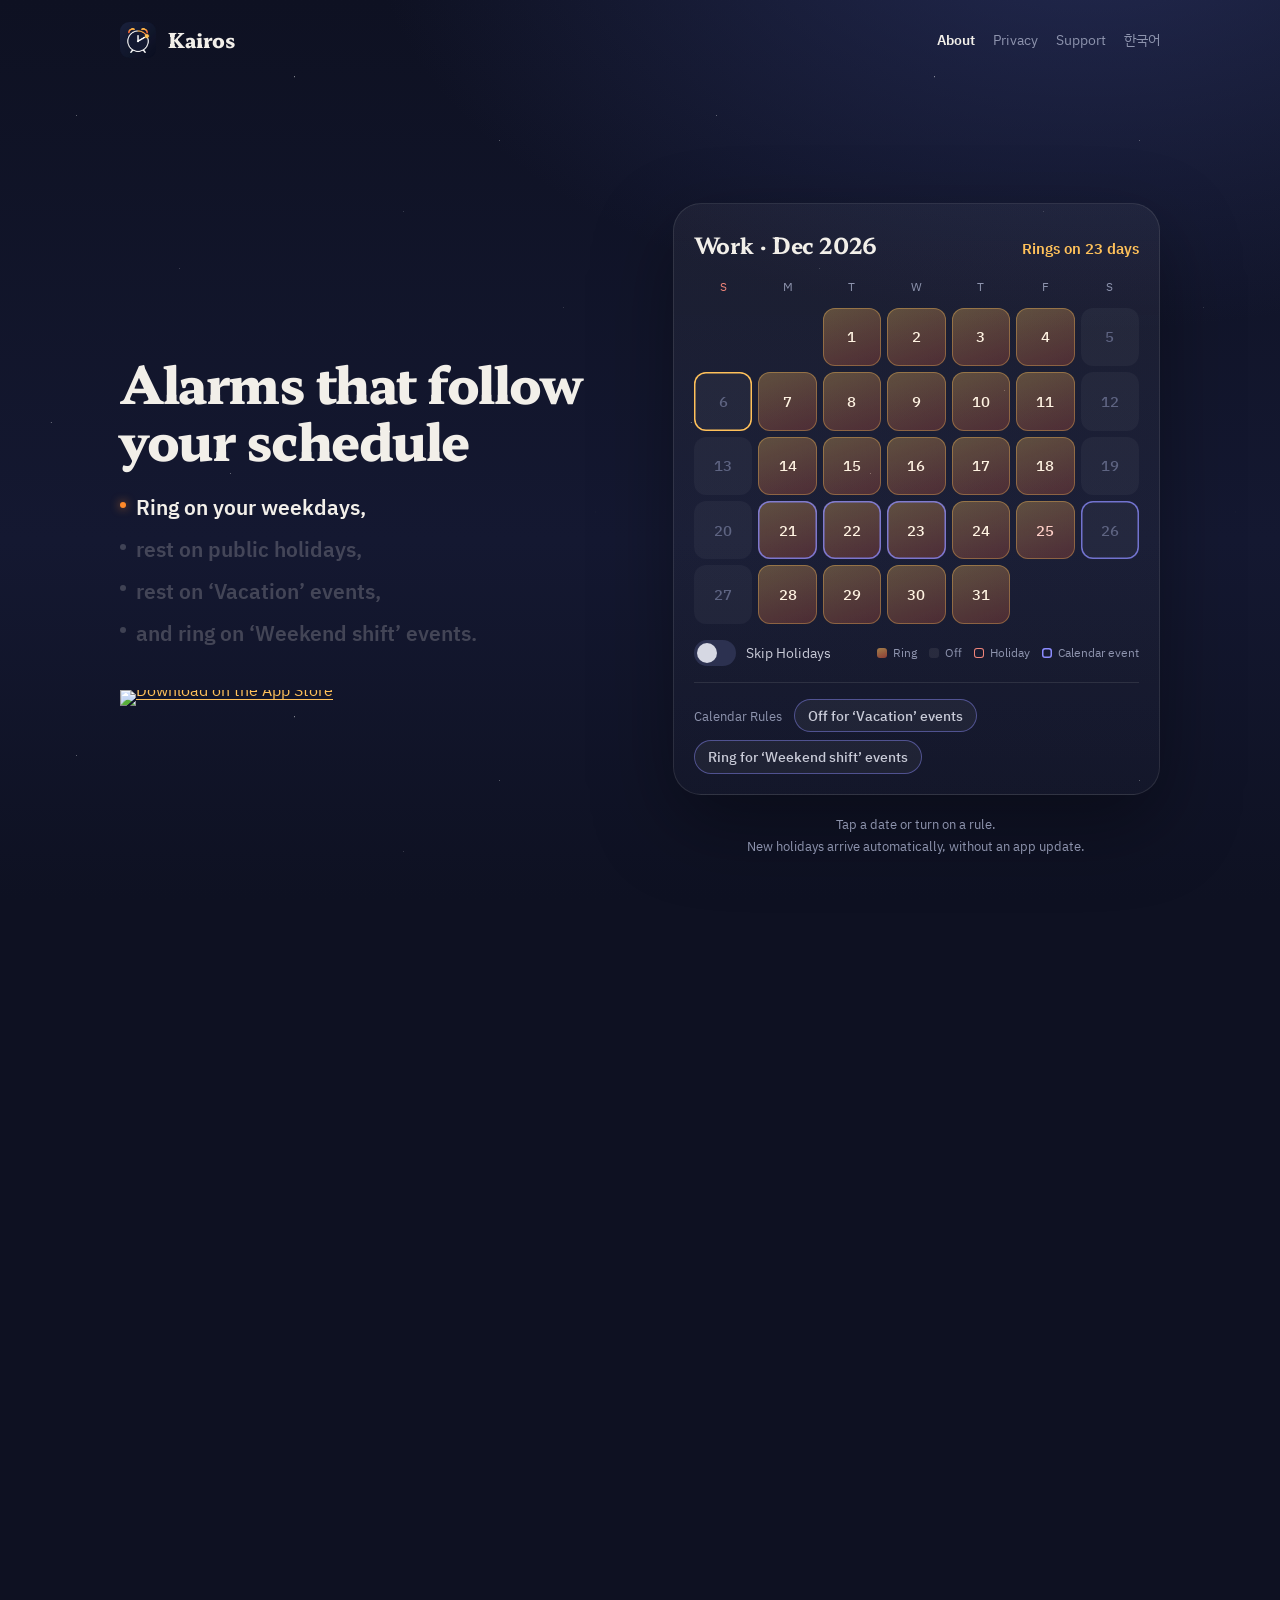
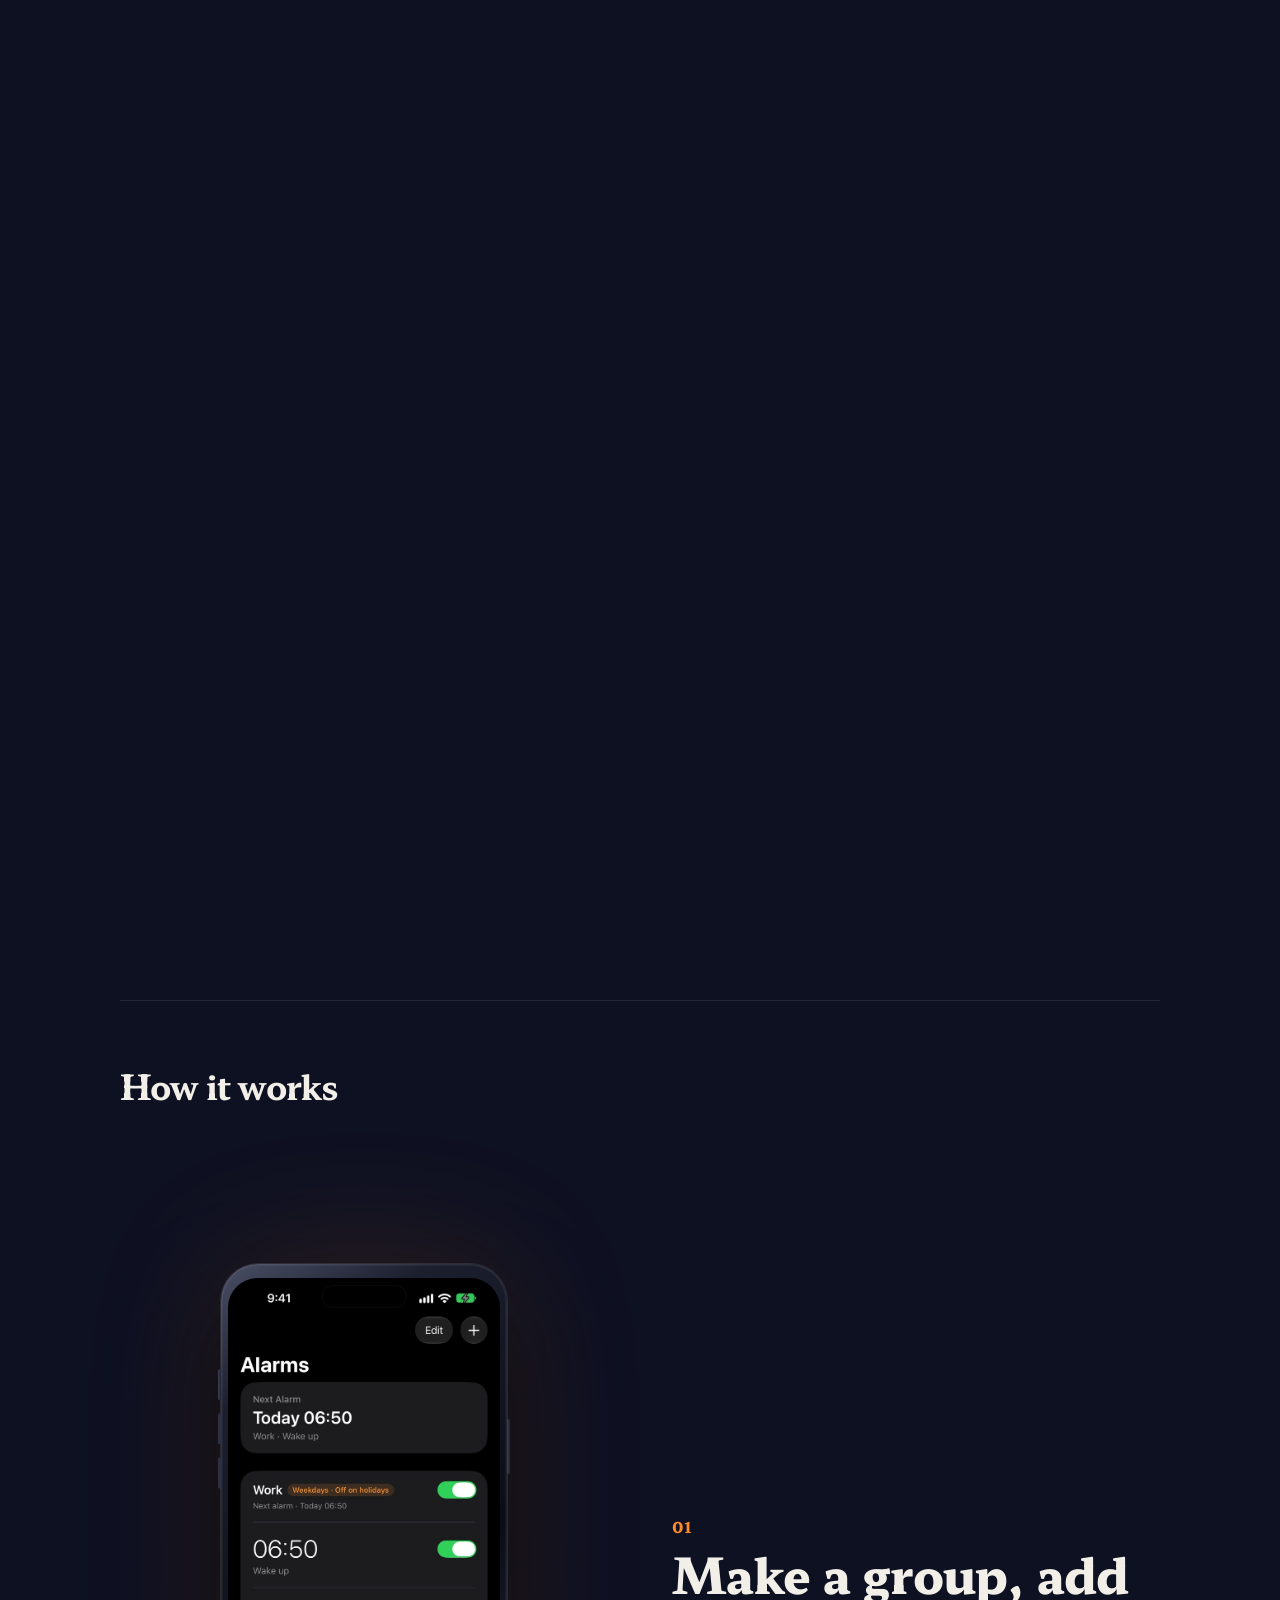
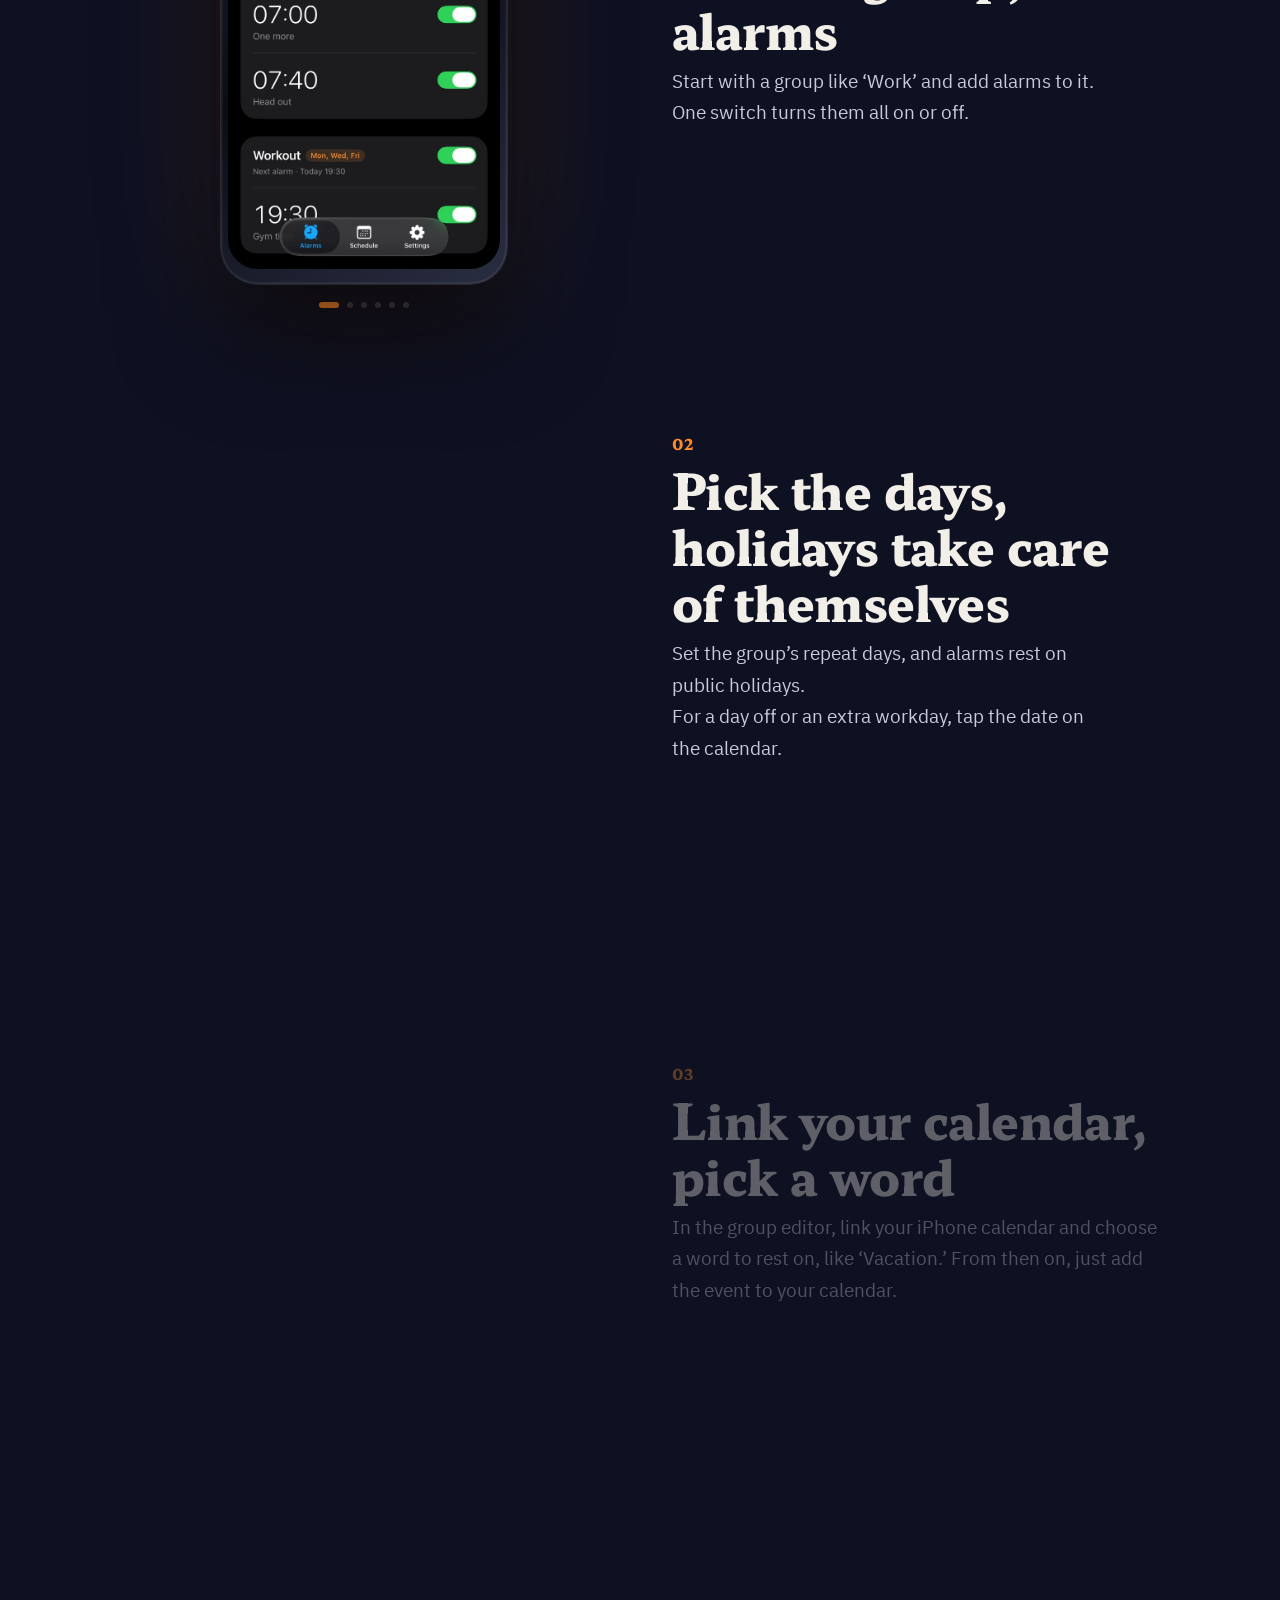
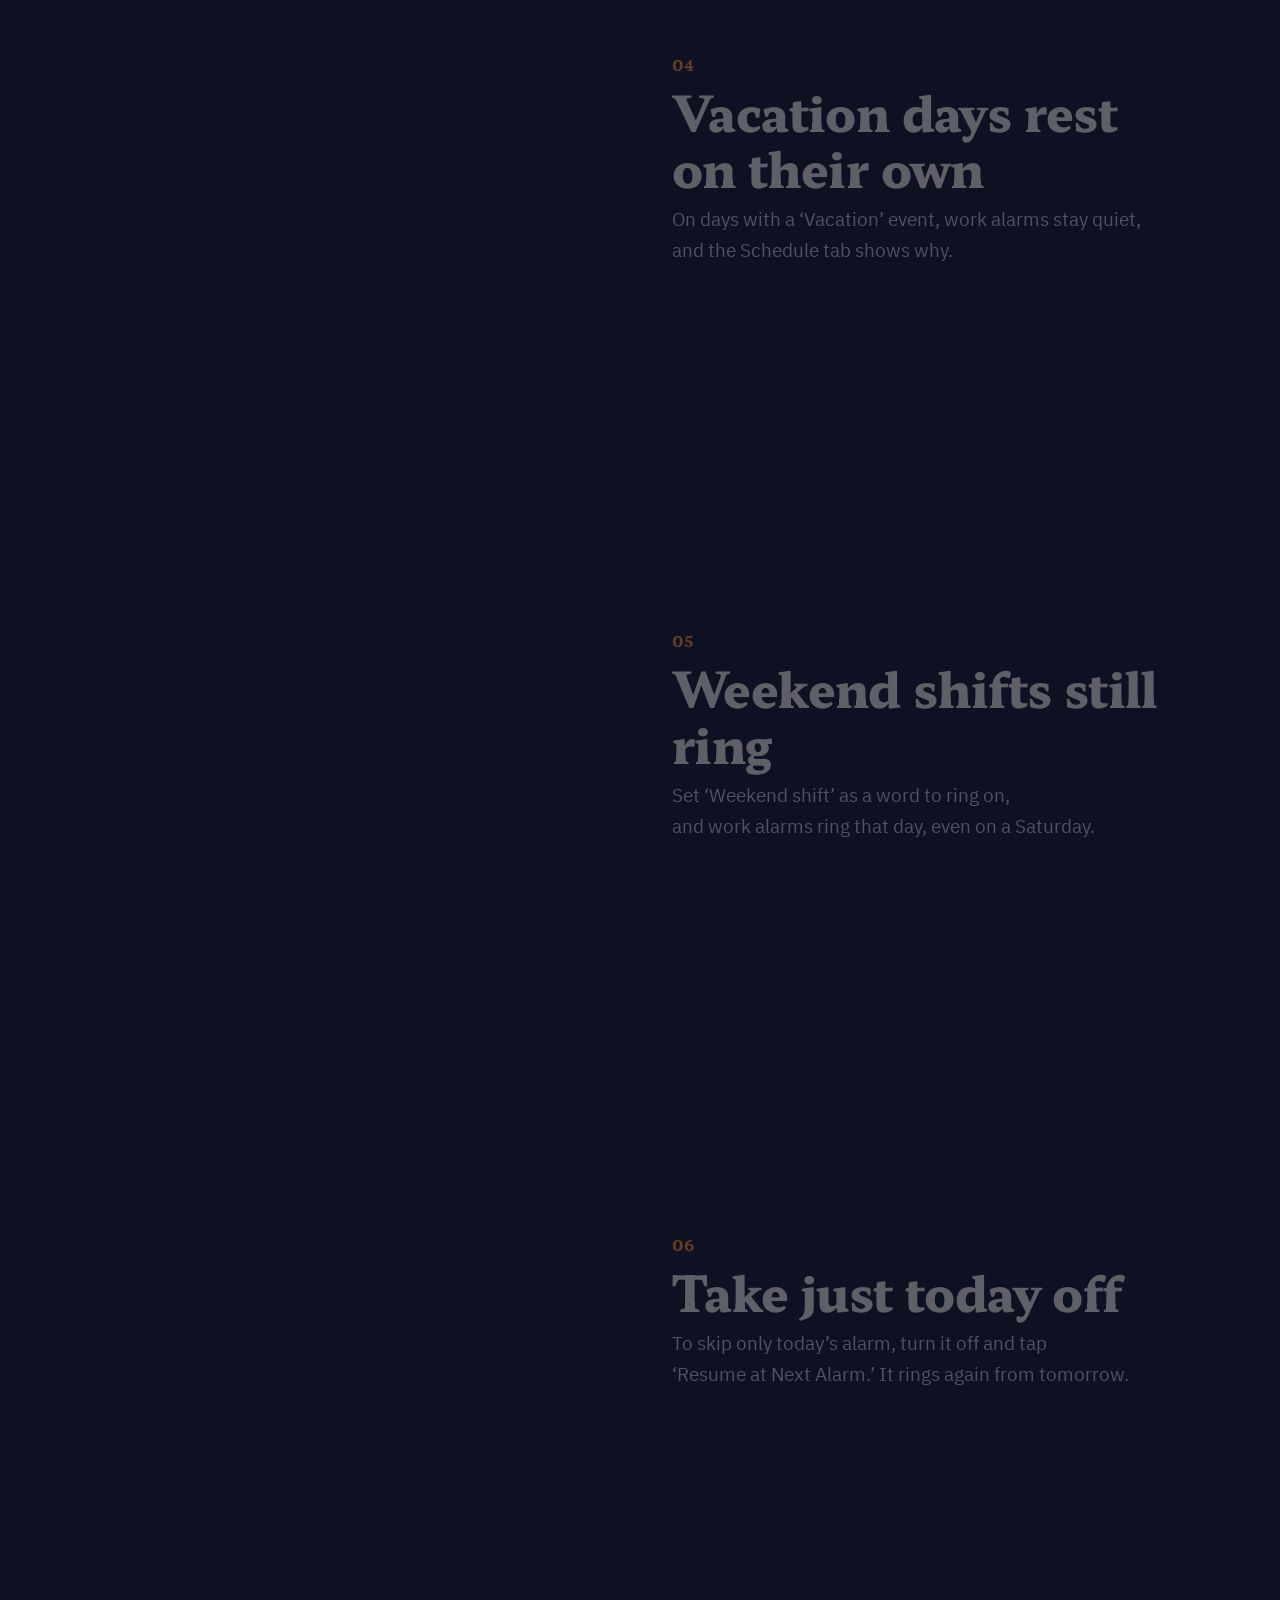
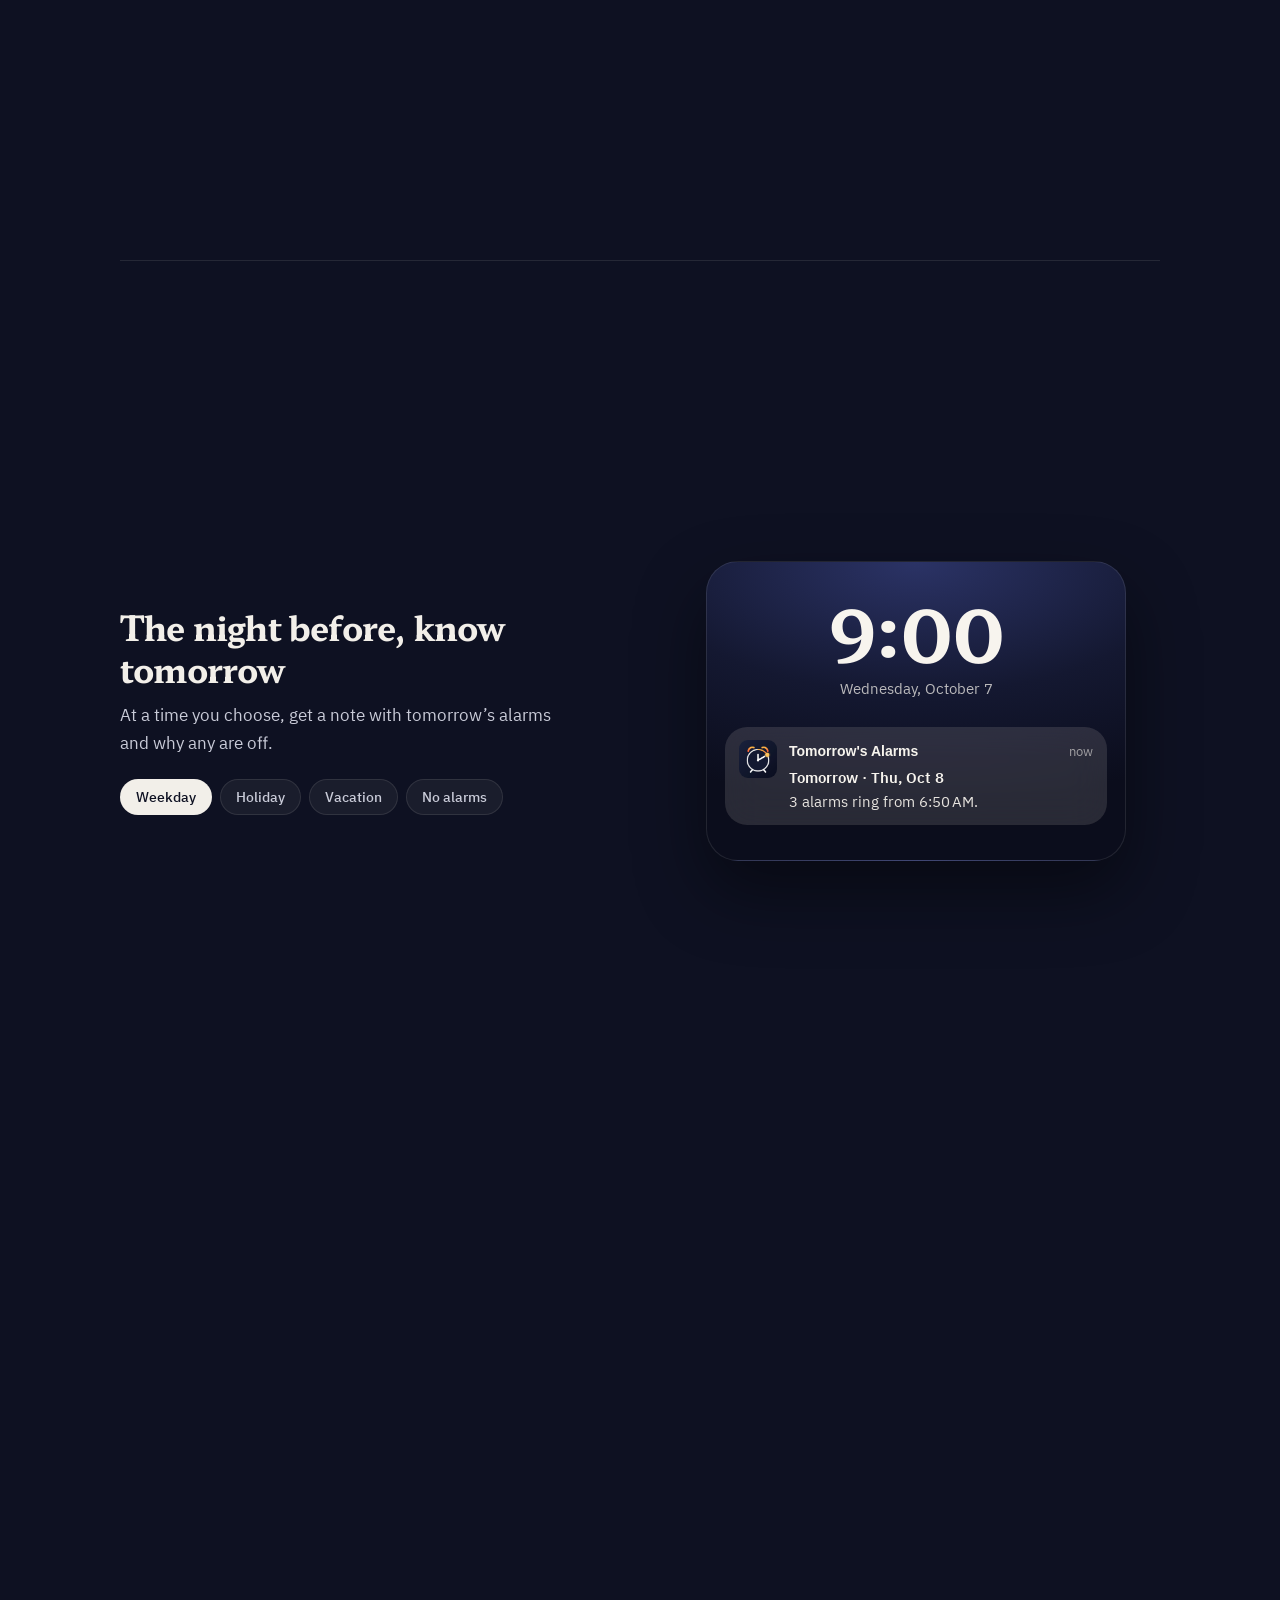
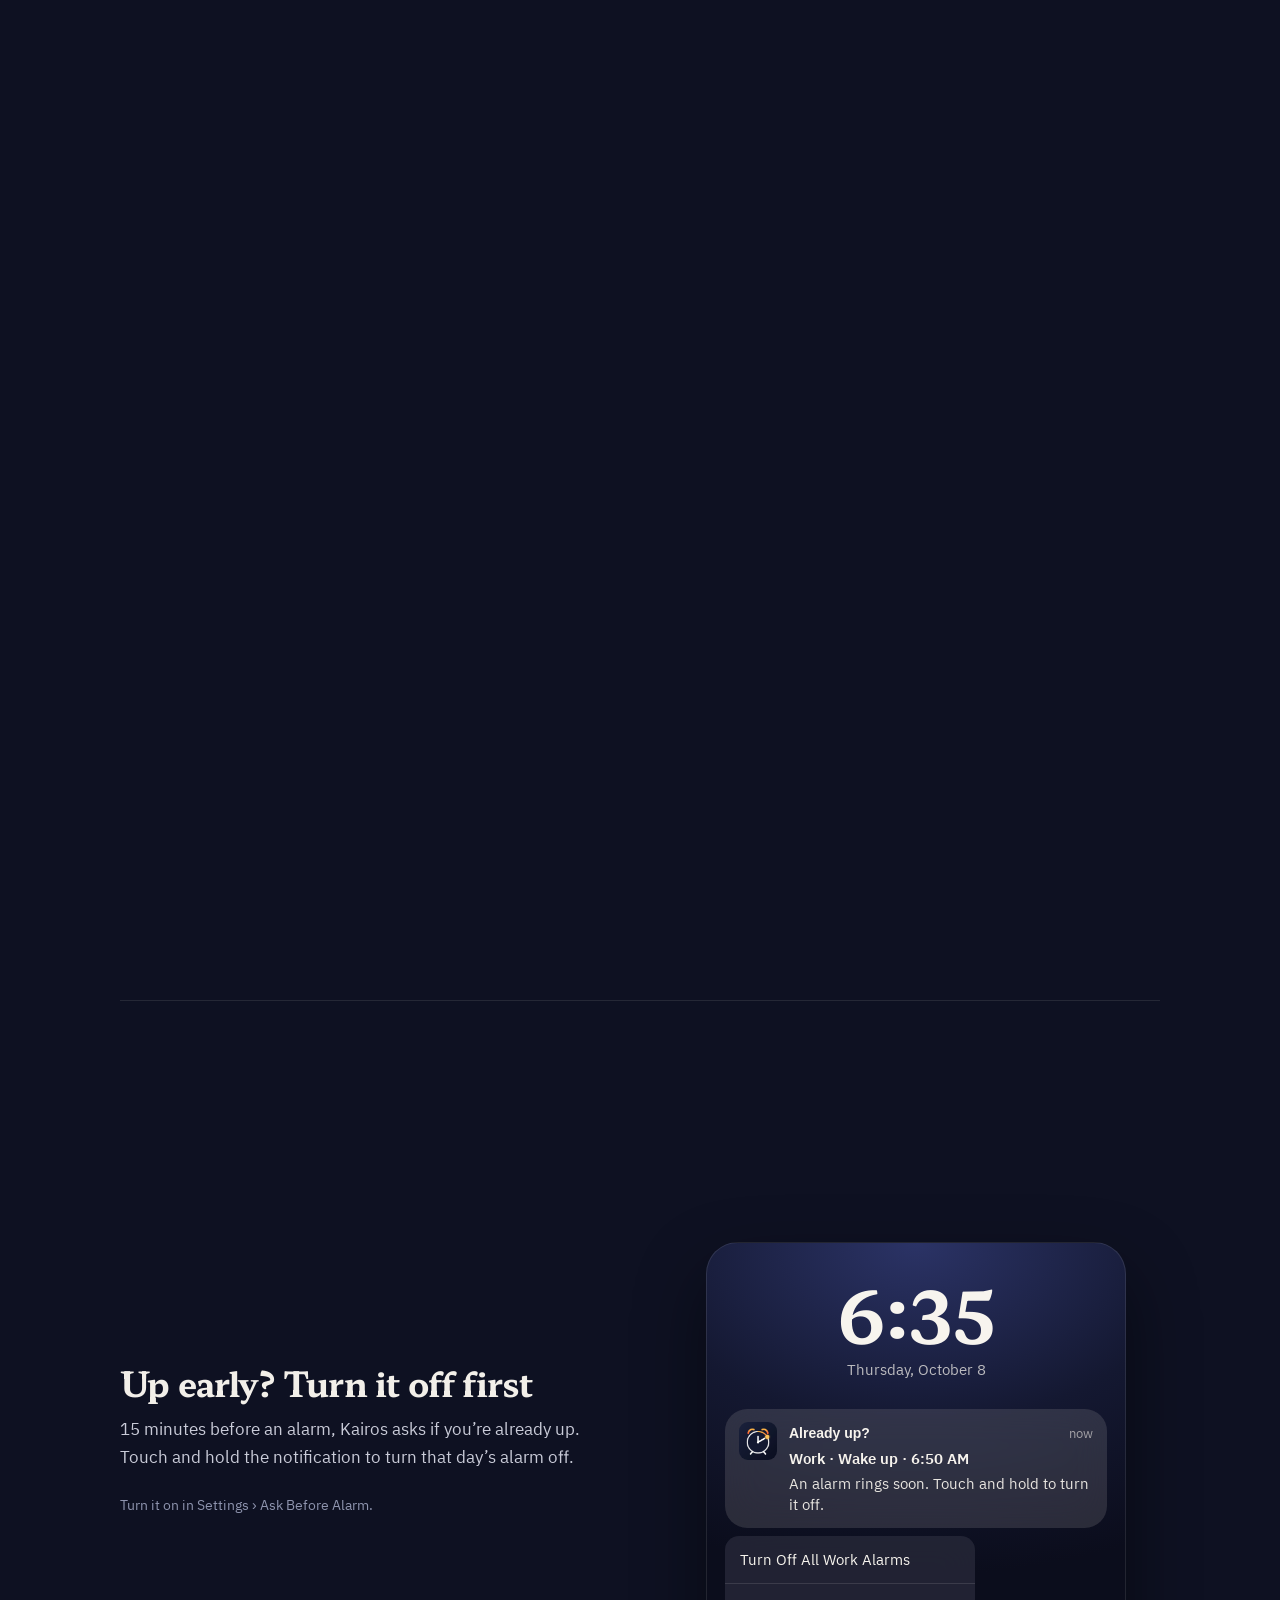
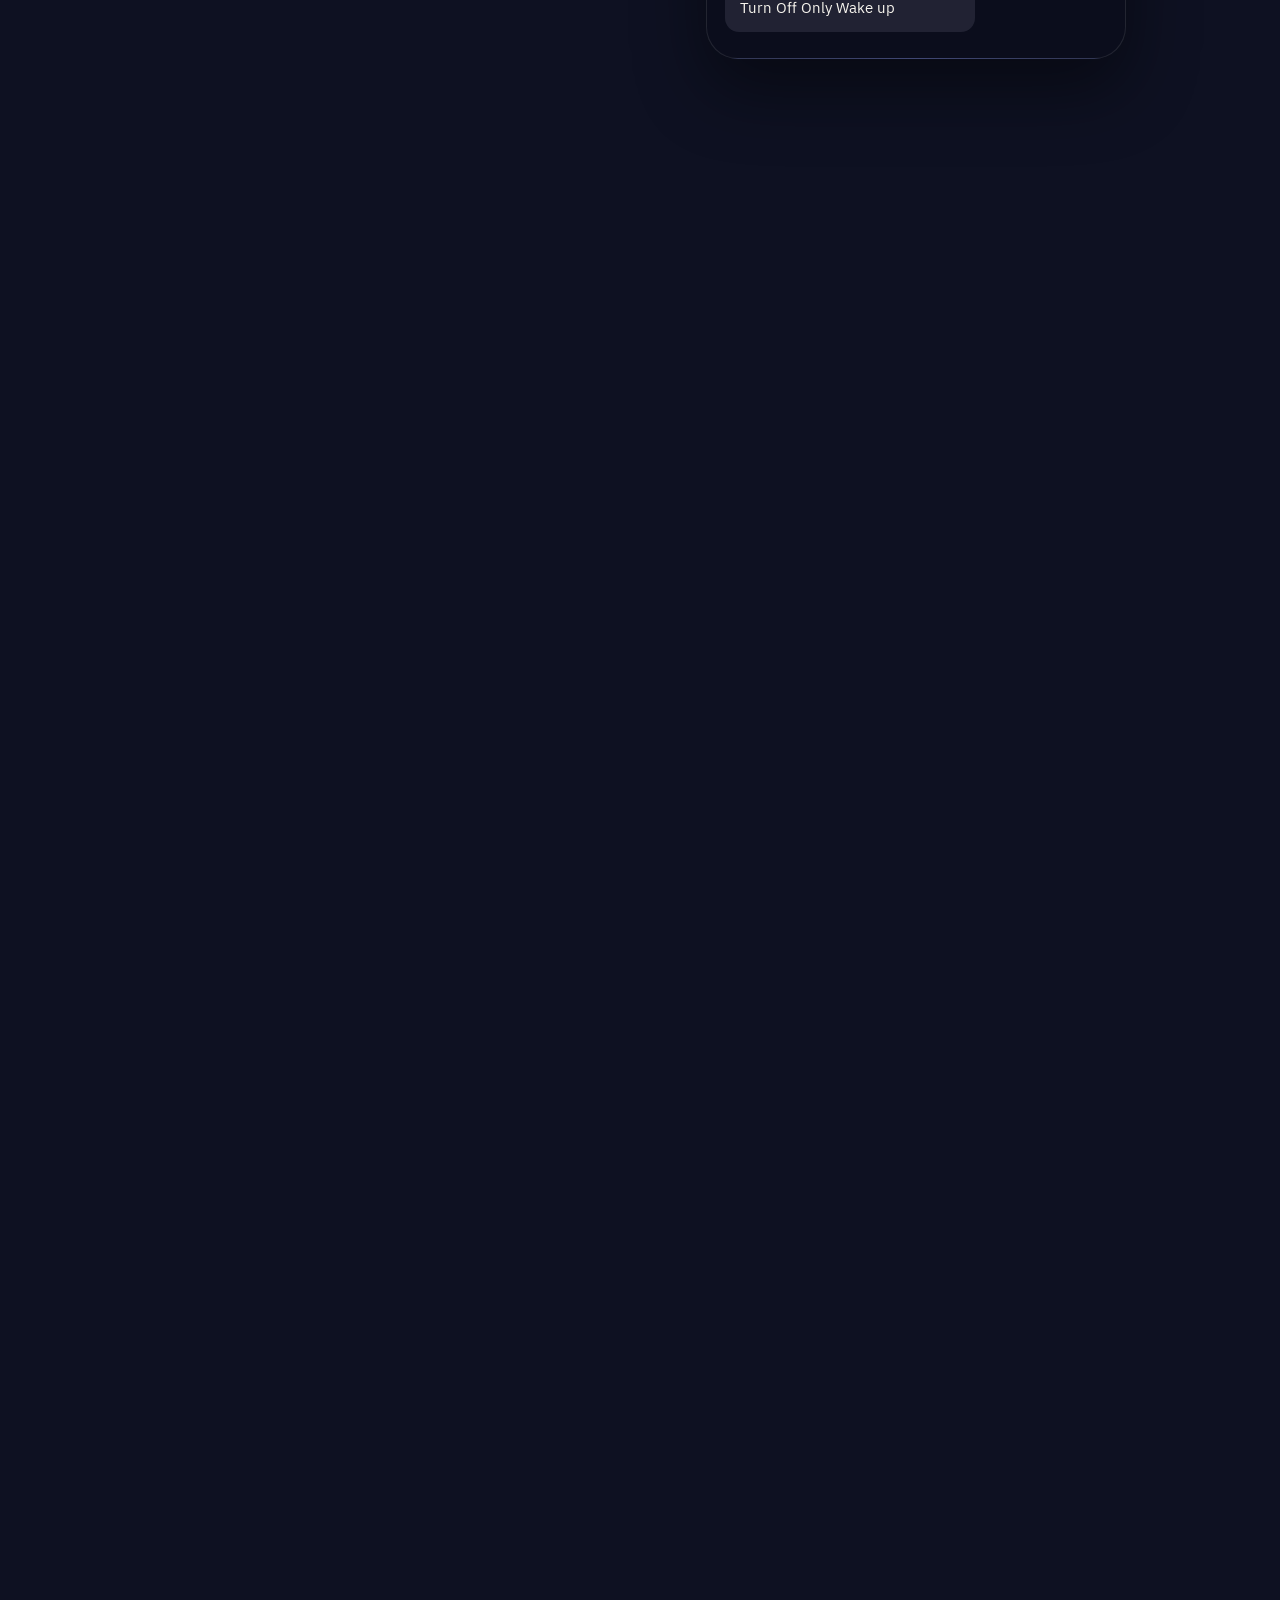
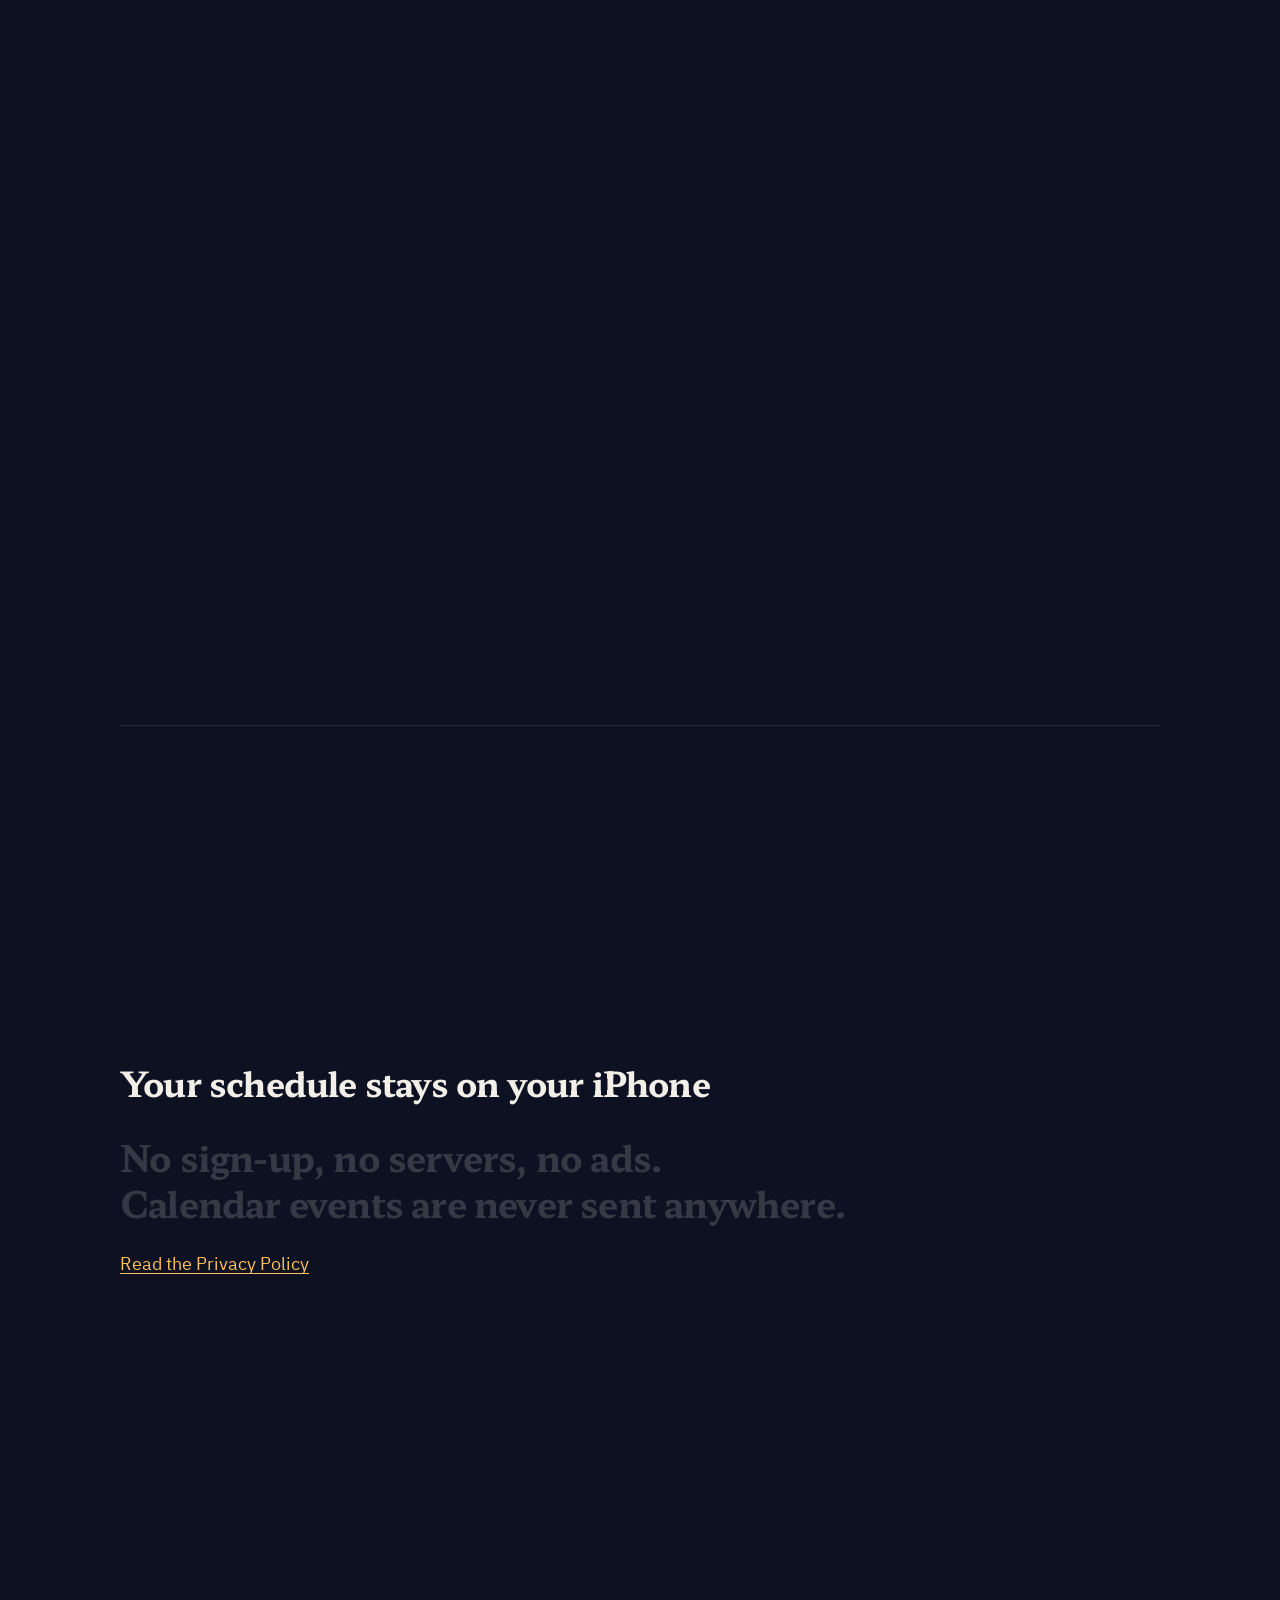
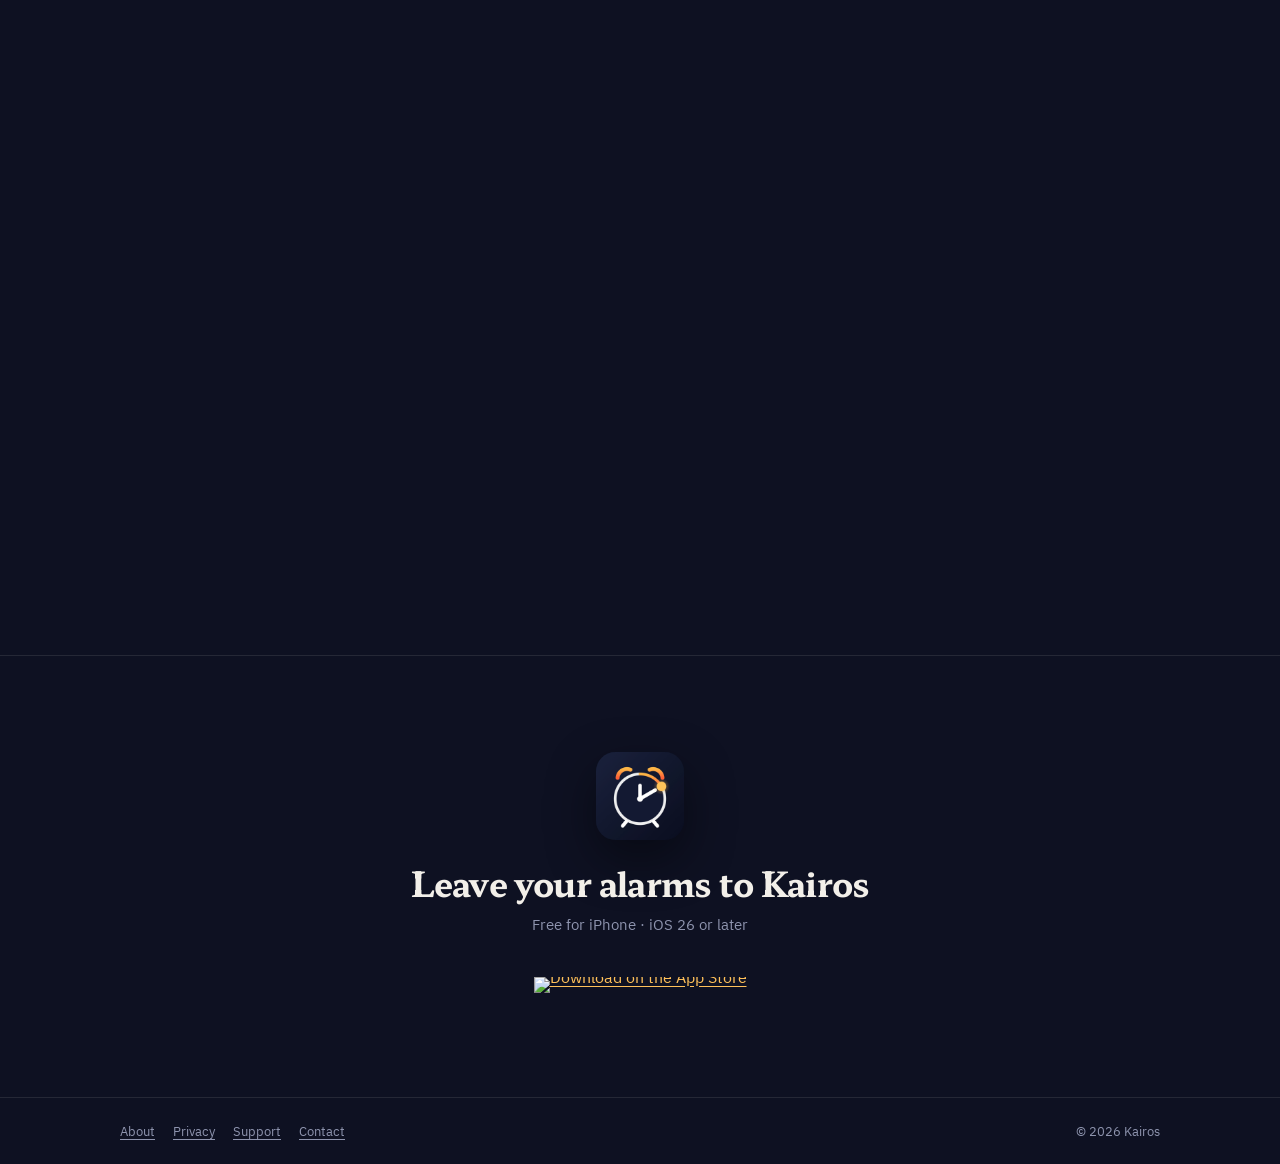
==== commit 2ed44ff4: "fix: 사이트 리뷰 지적을 고친다 - 좁은 화면에서 언어 전환 링크가 잘리지 않게 메뉴를 줄인다 - 영어 데모 머리줄을 'Work · Oct 2026'으로 줄여 한 줄에 둔다 -" ====
--- a/index.html
+++ b/index.html
@@ -41,7 +41,7 @@
       <a href="index.html" aria-current="page" data-en="About">소개</a>
       <a href="privacy.html" data-en="Privacy">개인정보처리방침</a>
       <a href="support.html" data-en="Support">지원</a>
-      <a class="lang-switch" href="#">English</a>
+      <a class="lang-switch" href="?lang=en" hreflang="en" lang="en">English</a>
     </nav>
   </header>
 
@@ -231,7 +231,7 @@
   var count = document.getElementById("count");
   var toggle = document.getElementById("holiday");
   document.getElementById("demo-title").textContent = EN
-    ? "Work · " + now.toLocaleDateString("en-US", { month: "long", year: "numeric" })
+    ? "Work · " + now.toLocaleDateString("en-US", { month: "short", year: "numeric" })
     : "출근 · " + year + "년 " + (month + 1) + "월";
   var monthName = now.toLocaleDateString("en-US", { month: "long" });
 
@@ -291,7 +291,7 @@
       c.className = "day" + (on ? " ring" : "") + (name ? " holiday" : "") + (ev ? " event" : "") +
         (day in changed ? " changed" : "") + (day === today ? " today" : "") + (intro && on ? " intro" : "");
       c.setAttribute("aria-label", EN
-        ? monthName + " " + day + (name ? " " + name : "") + (day === today ? ", today" : "") +
+        ? monthName + " " + day + (name ? ", " + name : "") + (day === today ? ", today" : "") +
           (ev ? ", ‘" + ev + "’ event" : "") + ", " + (on ? "rings" : "off") + (day in changed ? ", edited" : "")
         : (month + 1) + "월 " + day + "일" + (name ? " " + name : "") +
           (day === today ? ", 오늘" : "") + (ev ? ", '" + ev + "' 일정" : "") + ", " + (on ? "울림" : "쉼") + (day in changed ? ", 직접 바꿈" : ""));
--- a/style.css
+++ b/style.css
@@ -340,3 +340,18 @@
 .noti-actions span { padding: 11px 15px; font-size: 15px; color: #F7F4EE; }
 .noti-actions span + span { border-top: 1px solid rgba(242,239,233,.12); }
 @media (prefers-reduced-motion: reduce) { .wake-scene .noti, .noti-actions { transition: none; } }
+
+/* 언어: 영어는 바꿔 끼우기 전에 한국어가 보이지 않게 숨긴다(i18n.js). */
+html.i18n-pending body { visibility: hidden; }
+html[lang="en"] [data-lang-block="ko"] { display: none; }
+.lang-switch { white-space: nowrap; }
+.demo-head .count { white-space: nowrap; }
+/* 좁은 화면: 메뉴 네 개(언어 전환 포함)가 한 줄에 들어가게 줄인다. */
+@media (max-width: 420px) {
+  .top nav { gap: 11px; font-size: 13px; }
+}
+@media (max-width: 350px) {
+  .top nav { gap: 7px; font-size: 11.5px; }
+  .top .name { font-size: 17px; }
+  .top img { width: 28px; height: 28px; }
+}
